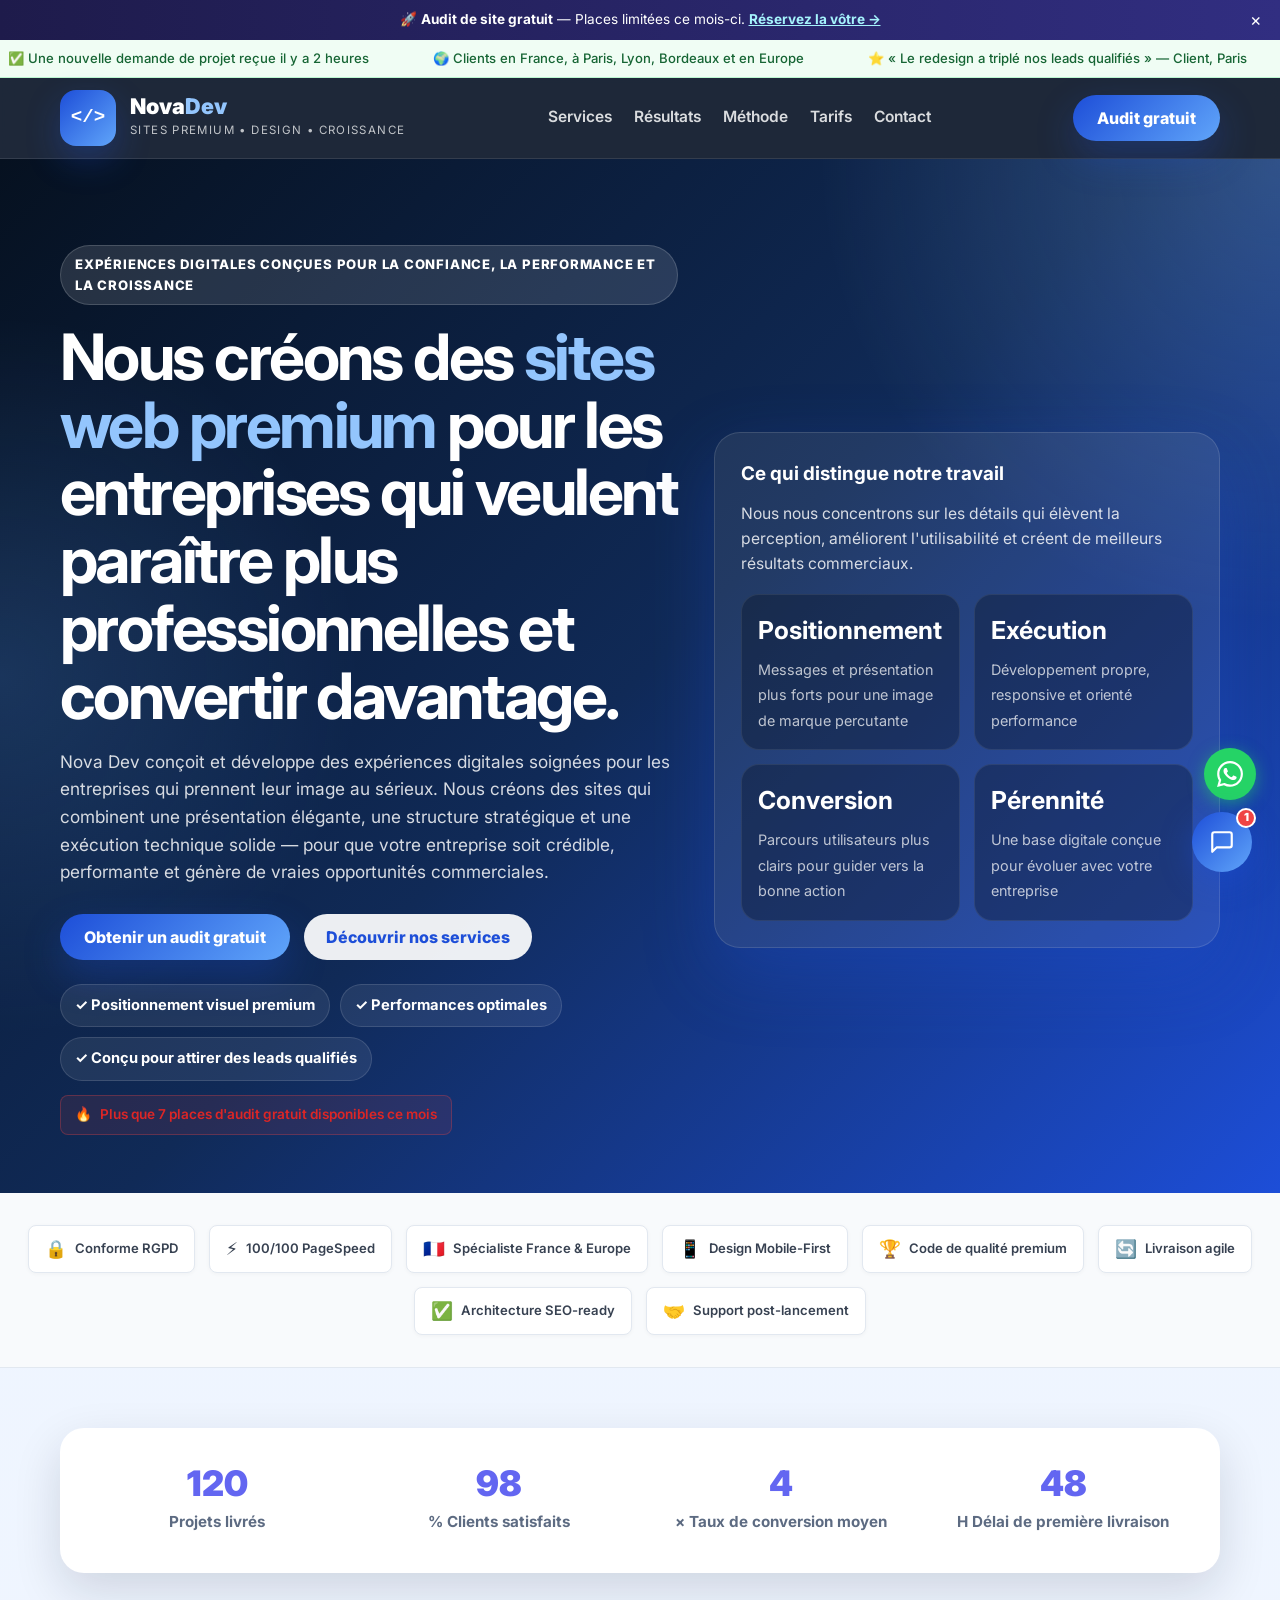
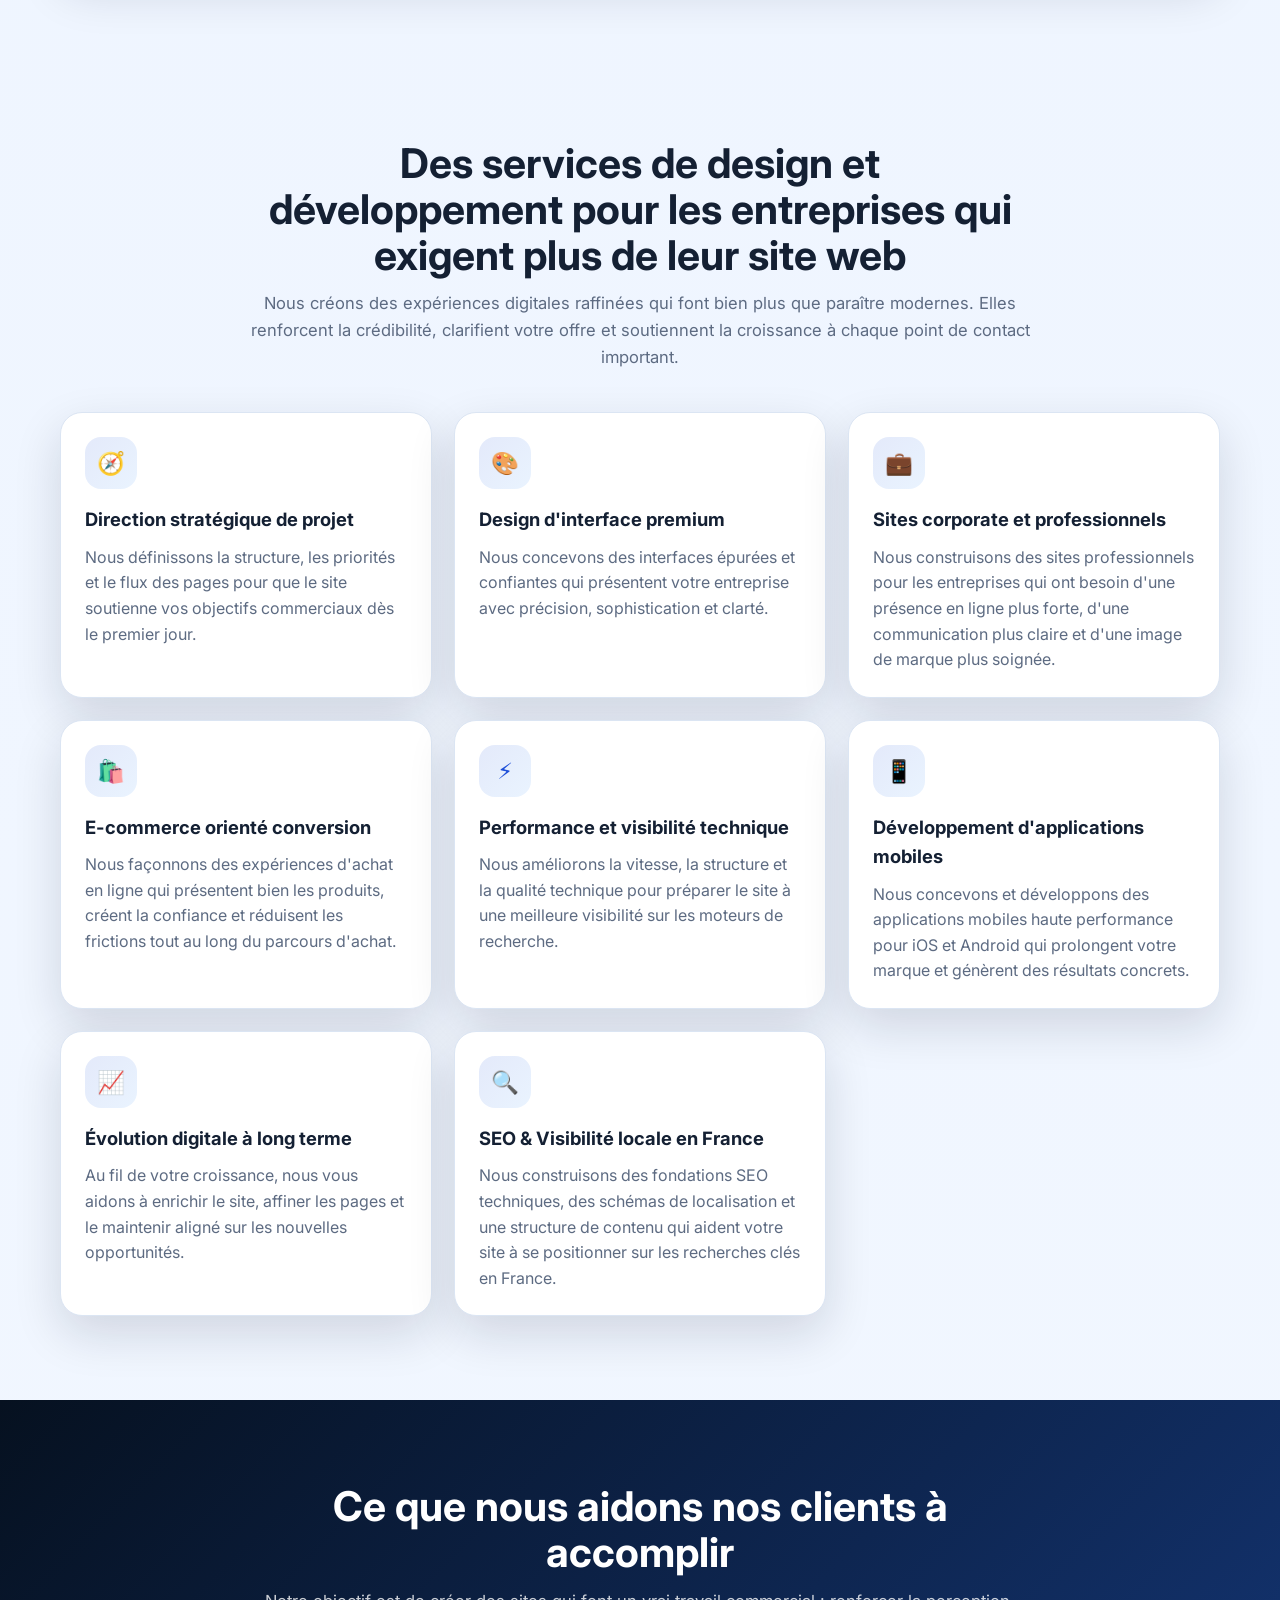
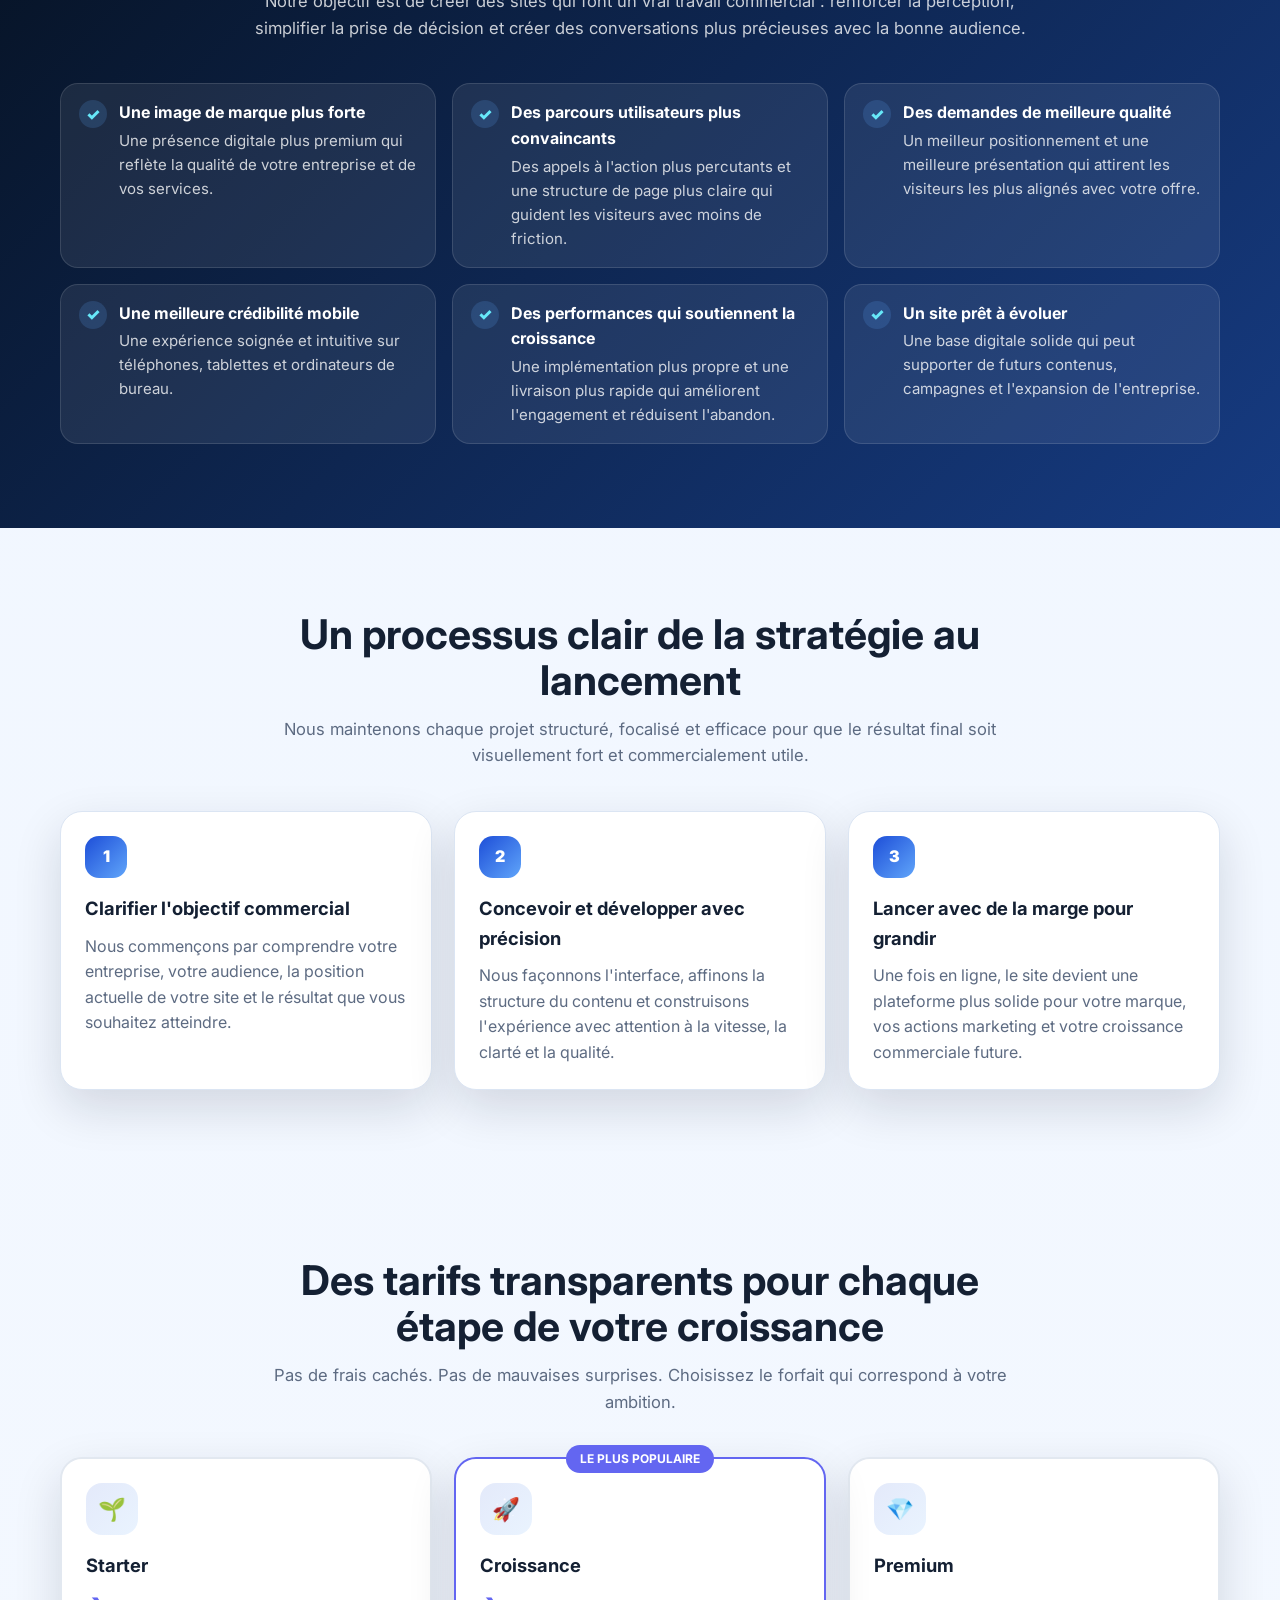
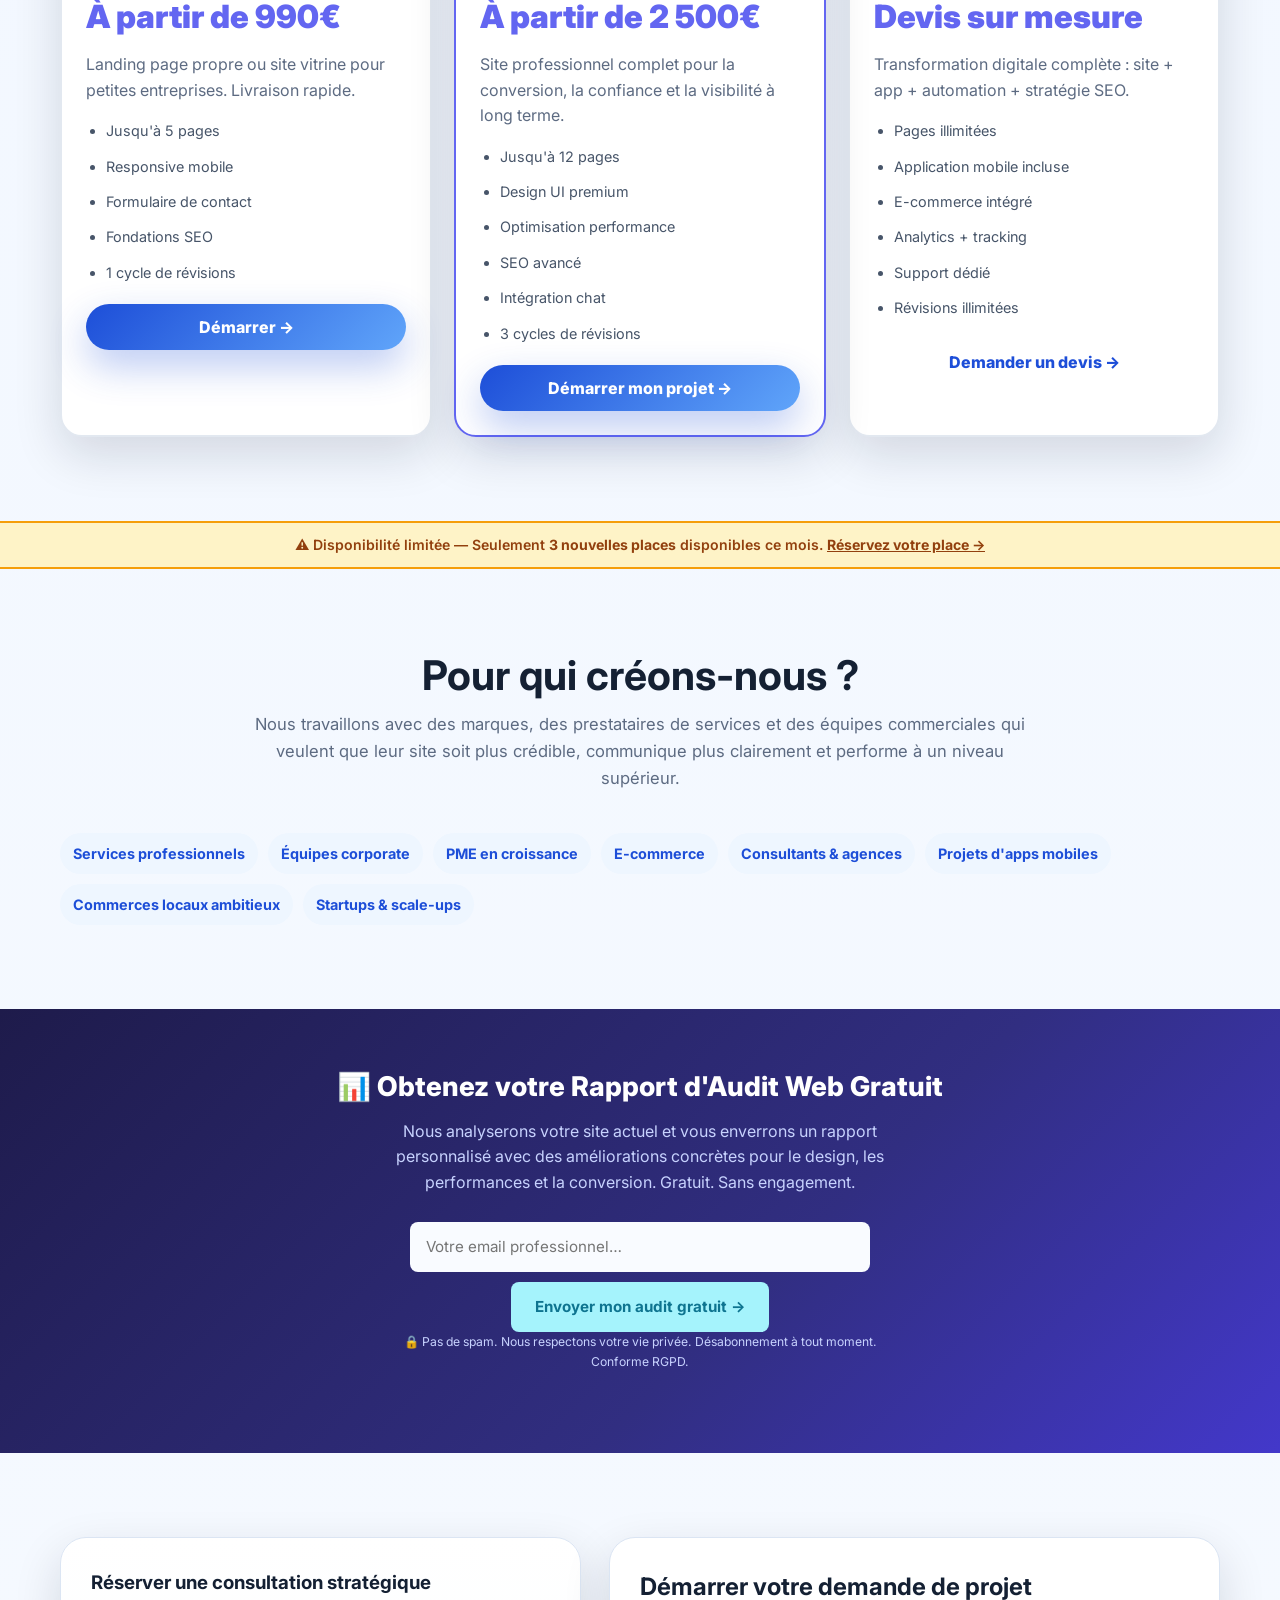
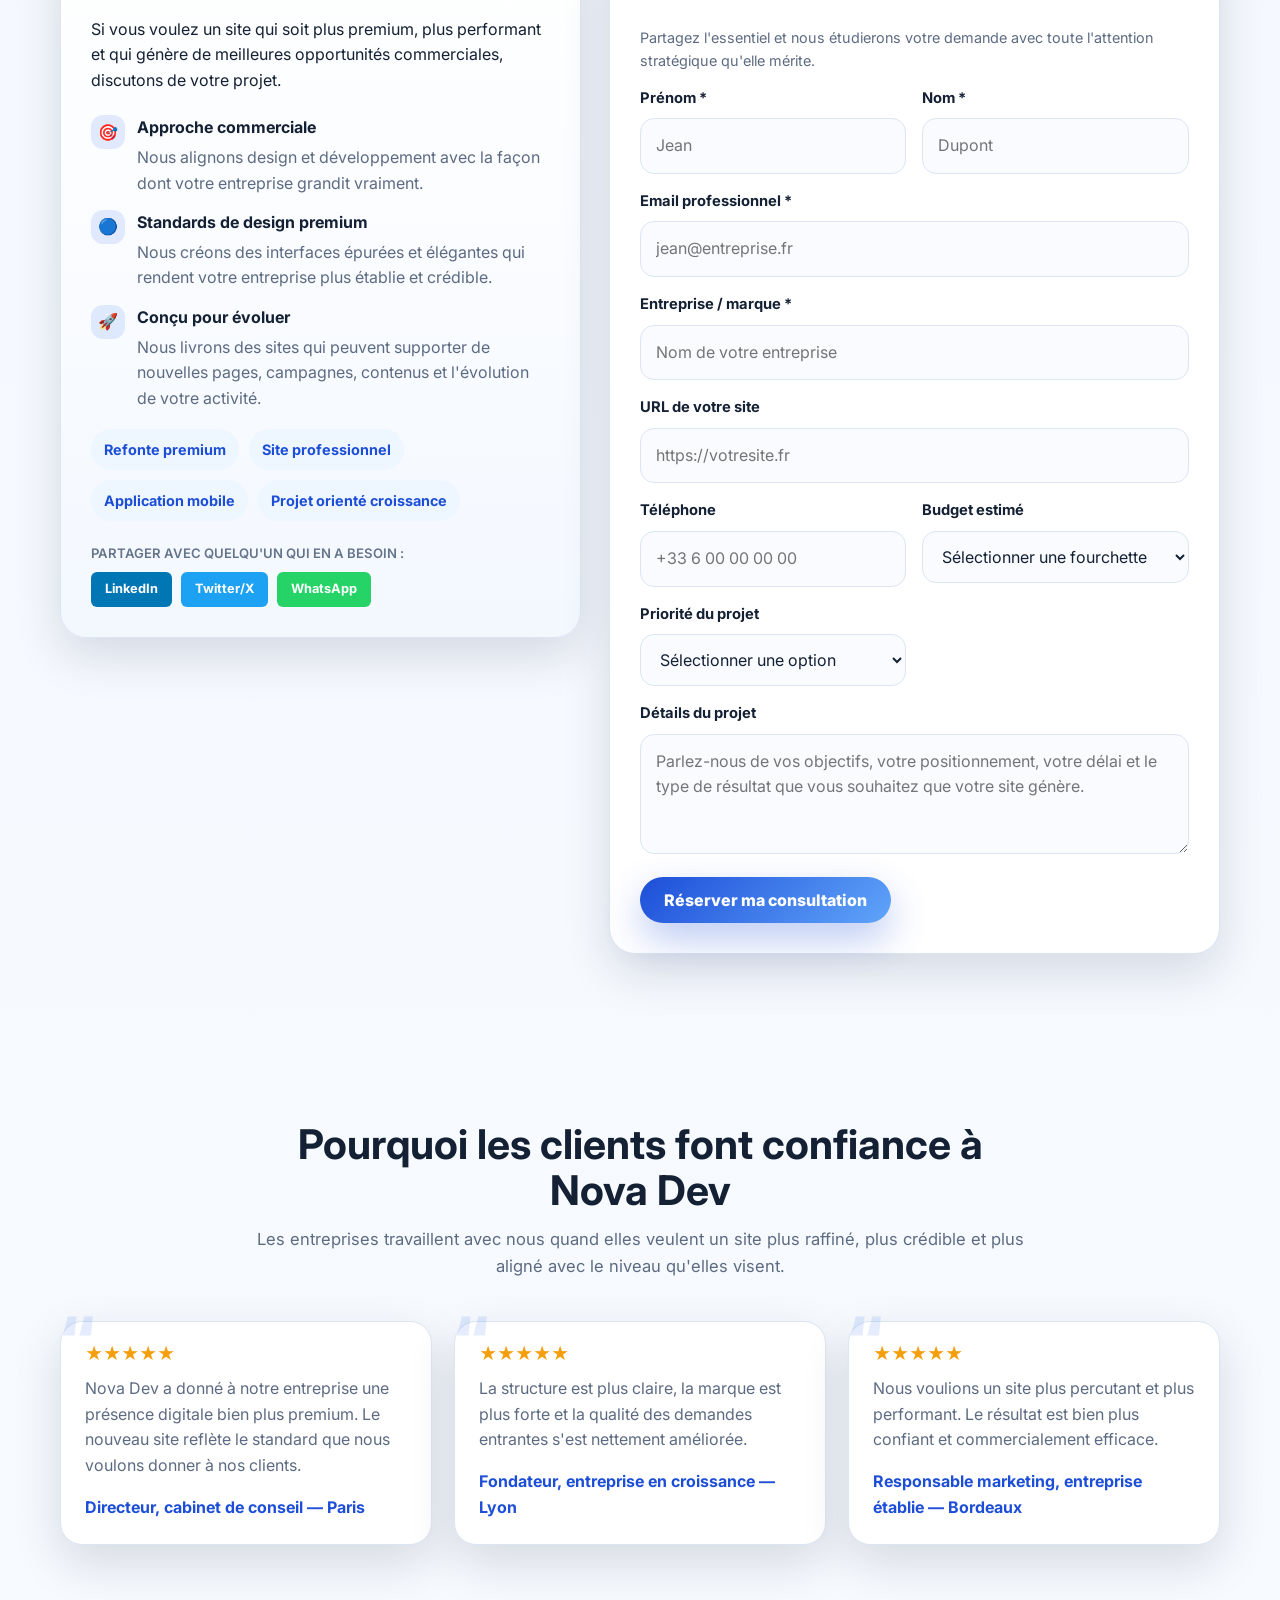
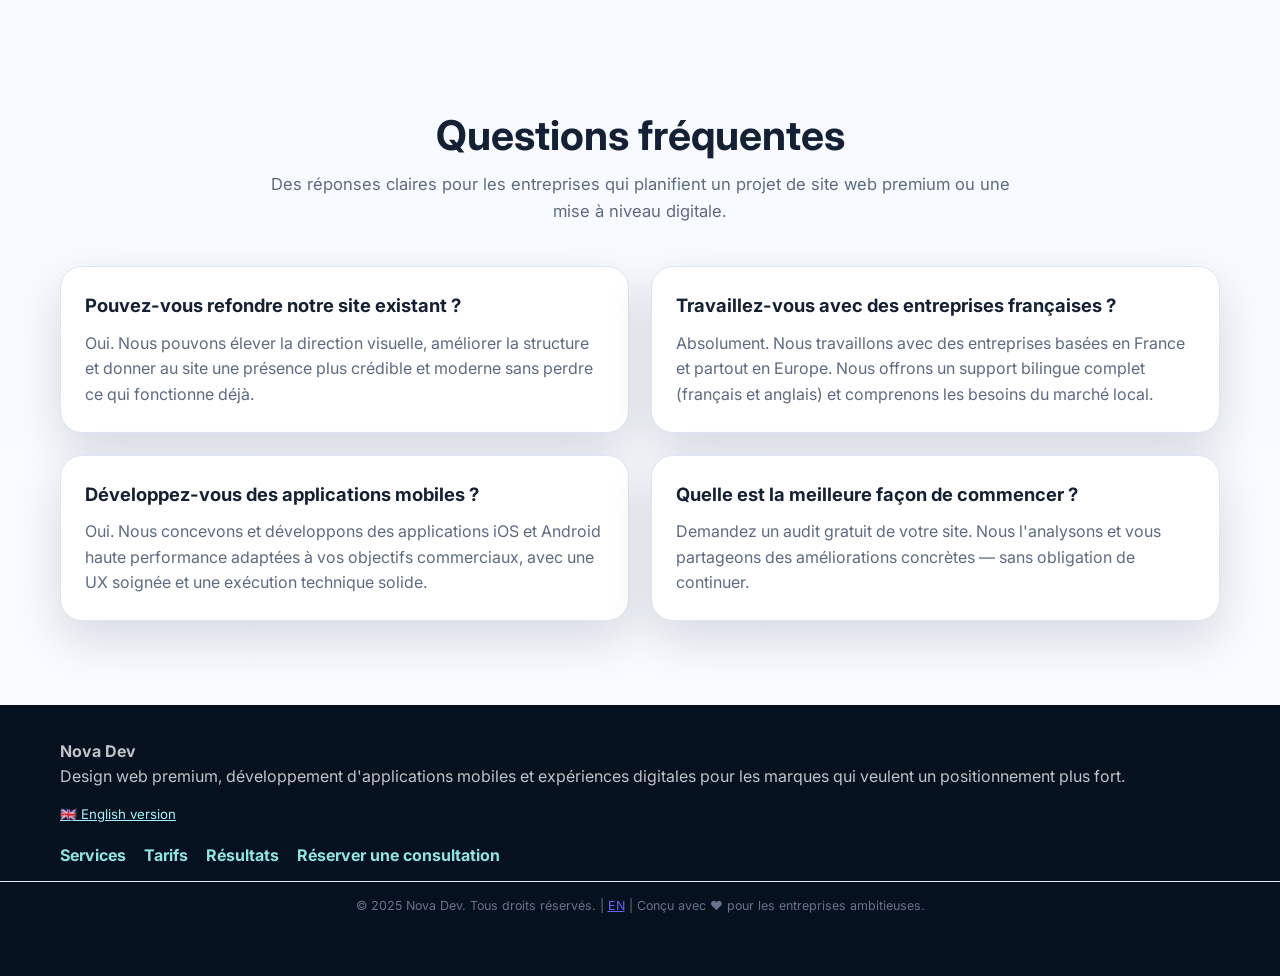
==== index.html @ 9b4efb51 "✨ Upgrade marketing automation : popup exit-intent, ticker preuve sociale, tarifs, badges de confian" ====
<!DOCTYPE html>
<html lang="fr">
<head>
  <meta charset="UTF-8" />
  <meta name="viewport" content="width=device-width, initial-scale=1.0" />
  <title>Agence premium de création de sites web | Nova Dev France</title>
  <meta name="description" content="Nova Dev crée des sites web premium pour les entreprises ambitieuses en France. Design haut de gamme, performances optimales et plus de demandes qualifiées." />
  <meta name="robots" content="index,follow" />
  <meta property="og:title" content="Agence premium de création de sites web | Nova Dev France" />
  <meta property="og:description" content="Design et développement web haut de gamme pour les entreprises qui veulent une présence digitale plus forte, plus performante et plus rentable." />
  <meta property="og:type" content="website" />
  <meta property="og:url" content="https://novadev-fr-audit.vercel.app/" />
  <meta property="og:image" content="https://novadev-fr-audit.vercel.app/assets/img/og-image.png" />
  <meta name="twitter:card" content="summary_large_image" />
  <meta name="twitter:title" content="Agence premium de création de sites web | Nova Dev France" />
  <meta name="twitter:description" content="Design et développement web haut de gamme pour entreprises ambitieuses en France." />
  <!-- Canonical -->
  <link rel="canonical" href="https://novadev-fr-audit.vercel.app/" />
  <!-- Hreflang -->
  <link rel="alternate" hreflang="fr" href="https://novadev-fr-audit.vercel.app/" />
  <link rel="alternate" hreflang="en" href="https://novadev-audit.vercel.app/" />
  <link rel="alternate" hreflang="x-default" href="https://novadev-audit.vercel.app/" />
  <!-- Fonts -->
  <link rel="preconnect" href="https://fonts.googleapis.com" />
  <link rel="preconnect" href="https://fonts.gstatic.com" crossorigin />
  <link href="https://fonts.googleapis.com/css2?family=Inter:wght@400;500;600;700;800;900&display=swap" rel="stylesheet" />
  <link rel="stylesheet" href="assets/css/style.css" />
  <!-- =====================================================
       STACK MARKETING AUTOMATION — ENTIÈREMENT GRATUIT
       =====================================================
       1. Umami Analytics  — RGPD, sans cookies, open-source
          Déployer GRATUITEMENT sur Vercel : https://github.com/umami-software/umami
       2. Brevo (ex Sendinblue) — Email + SMS automation (300 emails/jour GRATUIT)
          https://www.brevo.com — remplacer YOUR_BREVO_FORM_ID ci-dessous
       3. Tawk.to — Chat en direct gratuit + capture de leads
          Remplacer YOUR_TAWK_PROPERTY_ID ci-dessous
       4. Schema.org JSON-LD — Données structurées pour le SEO local
       5. Popup exit-intent — JS personnalisé, 100% gratuit
       6. Ticker preuve sociale — JS personnalisé, 100% gratuit
       7. Barre de progression + CTA — JS personnalisé, 100% gratuit
  ===================================================== -->
  <!-- Umami Analytics (conforme RGPD, sans cookies) -->
  <!-- <script async src="https://YOUR_UMAMI_DOMAIN.vercel.app/script.js" data-website-id="YOUR_UMAMI_WEBSITE_ID"></script> -->

  <!-- Schema.org — Données structurées pour SEO local France -->
  <script type="application/ld+json">
  {
    "@context": "https://schema.org",
    "@graph": [
      {
        "@type": "ProfessionalService",
        "@id": "https://novadev-fr-audit.vercel.app/#organization",
        "name": "Nova Dev",
        "description": "Agence premium de création de sites web et développement mobile pour entreprises ambitieuses en France.",
        "url": "https://novadev-fr-audit.vercel.app/",
        "sameAs": [
          "https://novadev-audit.vercel.app/",
          "https://github.com/massziri"
        ],
        "serviceType": ["Création de site web", "Design web", "Développement mobile", "E-commerce", "SEO"],
        "areaServed": ["France", "Paris", "Lyon", "Marseille", "Europe"],
        "priceRange": "€€€",
        "contactPoint": {
          "@type": "ContactPoint",
          "contactType": "sales",
          "availableLanguage": ["French", "English"]
        }
      },
      {
        "@type": "WebSite",
        "@id": "https://novadev-fr-audit.vercel.app/#website",
        "url": "https://novadev-fr-audit.vercel.app/",
        "name": "Nova Dev — Agence Web Premium France",
        "inLanguage": "fr"
      }
    ]
  }
  </script>
  <style>
    /* ── MARKETING AUTOMATION EXTRAS ─────────────────────── */
    #scroll-bar { position:fixed; top:0; left:0; width:0; height:3px; background:linear-gradient(90deg,#6366f1,#8b5cf6); z-index:9999; transition:width .1s; }
    #sticky-banner { display:flex; align-items:center; justify-content:center; gap:12px; background:linear-gradient(90deg,#1e1b4b,#312e81); color:#fff; font-size:.85rem; padding:9px 16px; position:relative; z-index:900; flex-wrap:wrap; }
    #sticky-banner a { color:#a5f3fc; font-weight:700; text-decoration:underline; white-space:nowrap; }
    #sticky-banner .close-banner { position:absolute; right:12px; background:none; border:none; color:#fff; cursor:pointer; font-size:1.1rem; line-height:1; }
    #social-proof { background:#f0fdf4; border-bottom:1px solid #bbf7d0; padding:8px 0; overflow:hidden; font-size:.82rem; color:#166534; font-weight:500; }
    .ticker-inner { display:flex; gap:48px; white-space:nowrap; animation:ticker 28s linear infinite; }
    .ticker-inner span { padding:0 8px; }
    @keyframes ticker { 0%{transform:translateX(0)} 100%{transform:translateX(-50%)} }
    #exit-overlay { display:none; position:fixed; inset:0; background:rgba(0,0,0,.65); z-index:10000; align-items:center; justify-content:center; }
    #exit-overlay.active { display:flex; }
    #exit-box { background:#fff; border-radius:16px; padding:40px 36px; max-width:460px; width:90%; text-align:center; position:relative; box-shadow:0 24px 60px rgba(0,0,0,.2); animation:fadeUp .35s ease; }
    @keyframes fadeUp { from{opacity:0;transform:translateY(30px)} to{opacity:1;transform:translateY(0)} }
    #exit-box h2 { font-size:1.5rem; font-weight:800; color:#1e1b4b; margin:0 0 10px; }
    #exit-box p { color:#475569; margin:0 0 22px; font-size:.95rem; }
    #exit-box .exit-btns { display:flex; gap:12px; justify-content:center; flex-wrap:wrap; }
    #exit-box .exit-btns a { display:inline-block; padding:12px 22px; border-radius:8px; font-weight:700; font-size:.9rem; text-decoration:none; cursor:pointer; }
    #exit-box .exit-yes { background:#6366f1; color:#fff; }
    #exit-box .exit-no { background:#f1f5f9; color:#475569; }
    #exit-close { position:absolute; top:14px; right:16px; background:none; border:none; font-size:1.4rem; cursor:pointer; color:#94a3b8; }
    #wa-float { position:fixed; bottom:100px; right:24px; z-index:8000; background:#25D366; color:#fff; border-radius:50%; width:52px; height:52px; display:flex; align-items:center; justify-content:center; box-shadow:0 4px 16px rgba(37,211,102,.5); text-decoration:none; animation:pulse 2s infinite; }
    @keyframes pulse { 0%,100%{box-shadow:0 4px 16px rgba(37,211,102,.5)} 50%{box-shadow:0 4px 28px rgba(37,211,102,.8)} }
    #wa-float svg { width:26px; height:26px; }
    .lead-strip { background:linear-gradient(135deg,#1e1b4b 0%,#312e81 60%,#4338ca 100%); color:#fff; padding:56px 20px; text-align:center; }
    .lead-strip h2 { font-size:1.7rem; font-weight:800; margin:0 0 10px; }
    .lead-strip p { color:#c7d2fe; margin:0 0 26px; max-width:520px; margin-left:auto; margin-right:auto; }
    .lead-form { display:flex; gap:10px; max-width:460px; margin:0 auto; flex-wrap:wrap; justify-content:center; }
    .lead-form input[type=email] { flex:1; min-width:200px; padding:13px 16px; border-radius:8px; border:none; font-size:.95rem; outline:none; }
    .lead-form button { padding:13px 24px; background:#a5f3fc; color:#0e7490; font-weight:700; border:none; border-radius:8px; cursor:pointer; font-size:.95rem; white-space:nowrap; }
    .lead-note { font-size:.76rem; color:#94a3b8; margin-top:10px; }
    .cta-timer { display:inline-flex; align-items:center; gap:8px; background:rgba(239,68,68,.1); border:1px solid rgba(239,68,68,.3); border-radius:8px; padding:8px 14px; font-size:.85rem; color:#dc2626; font-weight:600; margin-top:14px; }
    .stat strong { display:block; font-size:2.2rem; font-weight:900; color:#6366f1; }
    .trust-badges { display:flex; flex-wrap:wrap; gap:14px; justify-content:center; padding:32px 20px; background:#f8fafc; border-bottom:1px solid #e2e8f0; }
    .trust-badge { display:flex; align-items:center; gap:8px; background:#fff; border:1px solid #e2e8f0; border-radius:8px; padding:9px 16px; font-size:.82rem; font-weight:600; color:#374151; box-shadow:0 1px 4px rgba(0,0,0,.04); }
    .trust-badge span { font-size:1.1rem; }
    .urgency-bar { background:#fef3c7; border-top:2px solid #f59e0b; border-bottom:2px solid #f59e0b; padding:11px; text-align:center; font-size:.88rem; font-weight:600; color:#92400e; }
    #lead-popup { display:none; position:fixed; bottom:80px; left:20px; z-index:7000; background:#fff; border-radius:14px; padding:22px 24px; max-width:300px; box-shadow:0 8px 32px rgba(0,0,0,.18); border-top:4px solid #6366f1; }
    #lead-popup.active { display:block; animation:fadeUp .3s ease; }
    #lead-popup h4 { margin:0 0 8px; font-size:1rem; font-weight:800; color:#1e1b4b; }
    #lead-popup p { font-size:.82rem; color:#64748b; margin:0 0 12px; }
    #lead-popup input { width:100%; box-sizing:border-box; padding:9px 12px; border:1px solid #e2e8f0; border-radius:7px; font-size:.88rem; margin-bottom:9px; outline:none; }
    #lead-popup button.lp-btn { width:100%; padding:10px; background:#6366f1; color:#fff; border:none; border-radius:7px; font-weight:700; cursor:pointer; font-size:.9rem; }
    #lead-popup .lp-close { position:absolute; top:10px; right:13px; background:none; border:none; cursor:pointer; font-size:1.1rem; color:#94a3b8; }
  </style>
</head>
<body>

<div id="scroll-bar"></div>

<!-- Bannière d'annonce sticky -->
<div id="sticky-banner">
  <span>🚀 <strong>Audit de site gratuit</strong> — Places limitées ce mois-ci. <a href="#contact">Réservez la vôtre →</a></span>
  <button class="close-banner" aria-label="Fermer la bannière" onclick="this.parentElement.remove()">×</button>
</div>

<!-- Ticker preuve sociale -->
<div id="social-proof" aria-hidden="true">
  <div class="ticker-inner">
    <span>✅ Une nouvelle demande de projet reçue il y a 2 heures</span>
    <span>🌍 Clients en France, à Paris, Lyon, Bordeaux et en Europe</span>
    <span>⭐ « Le redesign a triplé nos leads qualifiés » — Client, Paris</span>
    <span>🚀 5 consultations de projets réservées cette semaine</span>
    <span>📈 « Notre site convertit maintenant 4× mieux » — Fondateur SaaS</span>
    <span>✅ Une nouvelle demande de projet reçue il y a 2 heures</span>
    <span>🌍 Clients en France, à Paris, Lyon, Bordeaux et en Europe</span>
    <span>⭐ « Le redesign a triplé nos leads qualifiés » — Client, Paris</span>
    <span>🚀 5 consultations de projets réservées cette semaine</span>
    <span>📈 « Notre site convertit maintenant 4× mieux » — Fondateur SaaS</span>
  </div>
</div>

<header class="site-header">
  <div class="container site-nav">
    <a class="brand" href="#top" aria-label="Accueil Nova Dev">
      <div class="brand-mark"><span>&lt;/&gt;</span></div>
      <div class="brand-copy">
        <span class="brand-title">Nova<em>Dev</em></span>
        <span class="brand-tag">Sites premium • Design • Croissance</span>
      </div>
    </a>
    <nav class="nav-links" aria-label="Navigation principale">
      <a href="#services">Services</a>
      <a href="#results">Résultats</a>
      <a href="#process">Méthode</a>
      <a href="#pricing">Tarifs</a>
      <a href="#contact">Contact</a>
    </nav>
    <div class="nav-actions">
      <a class="btn btn-primary" href="#contact">Audit gratuit</a>
      <button class="menu-toggle" type="button" aria-label="Ouvrir le menu" aria-expanded="false" data-menu-toggle>
        <svg viewBox="0 0 24 24" fill="none" stroke="currentColor" stroke-width="2.2" stroke-linecap="round"><path d="M4 7h16M4 12h16M4 17h16"/></svg>
      </button>
    </div>
  </div>
</header>

<main id="top">
  <!-- HERO -->
  <section class="hero">
    <div class="container hero-grid">
      <div>
        <div class="eyebrow">Expériences digitales conçues pour la confiance, la performance et la croissance</div>
        <h1>Nous créons des <span>sites web premium</span> pour les entreprises qui veulent paraître plus professionnelles et convertir davantage.</h1>
        <p>Nova Dev conçoit et développe des expériences digitales soignées pour les entreprises qui prennent leur image au sérieux. Nous créons des sites qui combinent une présentation élégante, une structure stratégique et une exécution technique solide — pour que votre entreprise soit crédible, performante et génère de vraies opportunités commerciales.</p>
        <div class="hero-actions">
          <a class="btn btn-primary" href="#contact">Obtenir un audit gratuit</a>
          <a class="btn btn-secondary" href="#services">Découvrir nos services</a>
        </div>
        <div class="hero-points">
          <span>✓ Positionnement visuel premium</span>
          <span>✓ Performances optimales</span>
          <span>✓ Conçu pour attirer des leads qualifiés</span>
        </div>
        <div class="cta-timer">🔥 <span>Plus que <span id="countdown">7</span> places d'audit gratuit disponibles ce mois</span></div>
      </div>
      <aside class="hero-card" aria-label="Aperçu des services">
        <h2>Ce qui distingue notre travail</h2>
        <p>Nous nous concentrons sur les détails qui élèvent la perception, améliorent l'utilisabilité et créent de meilleurs résultats commerciaux.</p>
        <div class="mini-grid">
          <div class="mini-card"><strong>Positionnement</strong><span>Messages et présentation plus forts pour une image de marque percutante</span></div>
          <div class="mini-card"><strong>Exécution</strong><span>Développement propre, responsive et orienté performance</span></div>
          <div class="mini-card"><strong>Conversion</strong><span>Parcours utilisateurs plus clairs pour guider vers la bonne action</span></div>
          <div class="mini-card"><strong>Pérennité</strong><span>Une base digitale conçue pour évoluer avec votre entreprise</span></div>
        </div>
      </aside>
    </div>
  </section>

  <!-- BADGES DE CONFIANCE -->
  <div class="trust-badges">
    <div class="trust-badge"><span>🔒</span> Conforme RGPD</div>
    <div class="trust-badge"><span>⚡</span> 100/100 PageSpeed</div>
    <div class="trust-badge"><span>🇫🇷</span> Spécialiste France & Europe</div>
    <div class="trust-badge"><span>📱</span> Design Mobile-First</div>
    <div class="trust-badge"><span>🏆</span> Code de qualité premium</div>
    <div class="trust-badge"><span>🔄</span> Livraison agile</div>
    <div class="trust-badge"><span>✅</span> Architecture SEO-ready</div>
    <div class="trust-badge"><span>🤝</span> Support post-lancement</div>
  </div>

  <!-- STATISTIQUES -->
  <section class="stats">
    <div class="container stats-grid">
      <div class="stat"><strong data-count="120">0</strong><span>Projets livrés</span></div>
      <div class="stat"><strong data-count="98">0</strong><span>% Clients satisfaits</span></div>
      <div class="stat"><strong data-count="4">0</strong><span>× Taux de conversion moyen</span></div>
      <div class="stat"><strong data-count="48">0</strong><span>H Délai de première livraison</span></div>
    </div>
  </section>

  <!-- SERVICES -->
  <section id="services">
    <div class="container">
      <div class="section-head">
        <h2>Des services de design et développement pour les entreprises qui exigent plus de leur site web</h2>
        <p>Nous créons des expériences digitales raffinées qui font bien plus que paraître modernes. Elles renforcent la crédibilité, clarifient votre offre et soutiennent la croissance à chaque point de contact important.</p>
      </div>
      <div class="cards-3">
        <article class="card">
          <div class="icon">🧭</div>
          <h3>Direction stratégique de projet</h3>
          <p>Nous définissons la structure, les priorités et le flux des pages pour que le site soutienne vos objectifs commerciaux dès le premier jour.</p>
        </article>
        <article class="card">
          <div class="icon">🎨</div>
          <h3>Design d'interface premium</h3>
          <p>Nous concevons des interfaces épurées et confiantes qui présentent votre entreprise avec précision, sophistication et clarté.</p>
        </article>
        <article class="card">
          <div class="icon">💼</div>
          <h3>Sites corporate et professionnels</h3>
          <p>Nous construisons des sites professionnels pour les entreprises qui ont besoin d'une présence en ligne plus forte, d'une communication plus claire et d'une image de marque plus soignée.</p>
        </article>
        <article class="card">
          <div class="icon">🛍️</div>
          <h3>E-commerce orienté conversion</h3>
          <p>Nous façonnons des expériences d'achat en ligne qui présentent bien les produits, créent la confiance et réduisent les frictions tout au long du parcours d'achat.</p>
        </article>
        <article class="card">
          <div class="icon">⚡</div>
          <h3>Performance et visibilité technique</h3>
          <p>Nous améliorons la vitesse, la structure et la qualité technique pour préparer le site à une meilleure visibilité sur les moteurs de recherche.</p>
        </article>
        <article class="card">
          <div class="icon">📱</div>
          <h3>Développement d'applications mobiles</h3>
          <p>Nous concevons et développons des applications mobiles haute performance pour iOS et Android qui prolongent votre marque et génèrent des résultats concrets.</p>
        </article>
        <article class="card">
          <div class="icon">📈</div>
          <h3>Évolution digitale à long terme</h3>
          <p>Au fil de votre croissance, nous vous aidons à enrichir le site, affiner les pages et le maintenir aligné sur les nouvelles opportunités.</p>
        </article>
        <article class="card">
          <div class="icon">🔍</div>
          <h3>SEO & Visibilité locale en France</h3>
          <p>Nous construisons des fondations SEO techniques, des schémas de localisation et une structure de contenu qui aident votre site à se positionner sur les recherches clés en France.</p>
        </article>
      </div>
    </div>
  </section>

  <!-- RÉSULTATS -->
  <section class="dark-band" id="results">
    <div class="container">
      <div class="section-head">
        <h2>Ce que nous aidons nos clients à accomplir</h2>
        <p>Notre objectif est de créer des sites qui font un vrai travail commercial : renforcer la perception, simplifier la prise de décision et créer des conversations plus précieuses avec la bonne audience.</p>
      </div>
      <div class="check-grid">
        <div class="check-item"><span>✓</span><div><strong>Une image de marque plus forte</strong><p>Une présence digitale plus premium qui reflète la qualité de votre entreprise et de vos services.</p></div></div>
        <div class="check-item"><span>✓</span><div><strong>Des parcours utilisateurs plus convaincants</strong><p>Des appels à l'action plus percutants et une structure de page plus claire qui guident les visiteurs avec moins de friction.</p></div></div>
        <div class="check-item"><span>✓</span><div><strong>Des demandes de meilleure qualité</strong><p>Un meilleur positionnement et une meilleure présentation qui attirent les visiteurs les plus alignés avec votre offre.</p></div></div>
        <div class="check-item"><span>✓</span><div><strong>Une meilleure crédibilité mobile</strong><p>Une expérience soignée et intuitive sur téléphones, tablettes et ordinateurs de bureau.</p></div></div>
        <div class="check-item"><span>✓</span><div><strong>Des performances qui soutiennent la croissance</strong><p>Une implémentation plus propre et une livraison plus rapide qui améliorent l'engagement et réduisent l'abandon.</p></div></div>
        <div class="check-item"><span>✓</span><div><strong>Un site prêt à évoluer</strong><p>Une base digitale solide qui peut supporter de futurs contenus, campagnes et l'expansion de l'entreprise.</p></div></div>
      </div>
    </div>
  </section>

  <!-- MÉTHODE -->
  <section id="process">
    <div class="container">
      <div class="section-head">
        <h2>Un processus clair de la stratégie au lancement</h2>
        <p>Nous maintenons chaque projet structuré, focalisé et efficace pour que le résultat final soit visuellement fort et commercialement utile.</p>
      </div>
      <div class="steps">
        <article class="card">
          <div class="step-number">1</div>
          <h3>Clarifier l'objectif commercial</h3>
          <p>Nous commençons par comprendre votre entreprise, votre audience, la position actuelle de votre site et le résultat que vous souhaitez atteindre.</p>
        </article>
        <article class="card">
          <div class="step-number">2</div>
          <h3>Concevoir et développer avec précision</h3>
          <p>Nous façonnons l'interface, affinons la structure du contenu et construisons l'expérience avec attention à la vitesse, la clarté et la qualité.</p>
        </article>
        <article class="card">
          <div class="step-number">3</div>
          <h3>Lancer avec de la marge pour grandir</h3>
          <p>Une fois en ligne, le site devient une plateforme plus solide pour votre marque, vos actions marketing et votre croissance commerciale future.</p>
        </article>
      </div>
    </div>
  </section>

  <!-- TARIFS -->
  <section id="pricing">
    <div class="container">
      <div class="section-head">
        <h2>Des tarifs transparents pour chaque étape de votre croissance</h2>
        <p>Pas de frais cachés. Pas de mauvaises surprises. Choisissez le forfait qui correspond à votre ambition.</p>
      </div>
      <div class="cards-3">
        <article class="card" style="border:2px solid #e2e8f0;">
          <div class="icon">🌱</div>
          <h3>Starter</h3>
          <p style="font-size:2rem;font-weight:900;color:#6366f1;margin:10px 0;">À partir de 990€</p>
          <p>Landing page propre ou site vitrine pour petites entreprises. Livraison rapide.</p>
          <ul style="text-align:left;margin:14px 0 18px;padding-left:20px;font-size:.9rem;color:#475569;line-height:1.9;">
            <li>Jusqu'à 5 pages</li>
            <li>Responsive mobile</li>
            <li>Formulaire de contact</li>
            <li>Fondations SEO</li>
            <li>1 cycle de révisions</li>
          </ul>
          <a class="btn btn-primary" href="#contact" style="display:block;text-align:center;">Démarrer →</a>
        </article>
        <article class="card" style="border:2px solid #6366f1;position:relative;">
          <div style="position:absolute;top:-14px;left:50%;transform:translateX(-50%);background:#6366f1;color:#fff;font-size:.75rem;font-weight:700;padding:4px 14px;border-radius:20px;">LE PLUS POPULAIRE</div>
          <div class="icon">🚀</div>
          <h3>Croissance</h3>
          <p style="font-size:2rem;font-weight:900;color:#6366f1;margin:10px 0;">À partir de 2 500€</p>
          <p>Site professionnel complet pour la conversion, la confiance et la visibilité à long terme.</p>
          <ul style="text-align:left;margin:14px 0 18px;padding-left:20px;font-size:.9rem;color:#475569;line-height:1.9;">
            <li>Jusqu'à 12 pages</li>
            <li>Design UI premium</li>
            <li>Optimisation performance</li>
            <li>SEO avancé</li>
            <li>Intégration chat</li>
            <li>3 cycles de révisions</li>
          </ul>
          <a class="btn btn-primary" href="#contact" style="display:block;text-align:center;">Démarrer mon projet →</a>
        </article>
        <article class="card" style="border:2px solid #e2e8f0;">
          <div class="icon">💎</div>
          <h3>Premium</h3>
          <p style="font-size:2rem;font-weight:900;color:#6366f1;margin:10px 0;">Devis sur mesure</p>
          <p>Transformation digitale complète : site + app + automation + stratégie SEO.</p>
          <ul style="text-align:left;margin:14px 0 18px;padding-left:20px;font-size:.9rem;color:#475569;line-height:1.9;">
            <li>Pages illimitées</li>
            <li>Application mobile incluse</li>
            <li>E-commerce intégré</li>
            <li>Analytics + tracking</li>
            <li>Support dédié</li>
            <li>Révisions illimitées</li>
          </ul>
          <a class="btn btn-secondary" href="#contact" style="display:block;text-align:center;">Demander un devis →</a>
        </article>
      </div>
    </div>
  </section>

  <!-- BARRE D'URGENCE -->
  <div class="urgency-bar">
    ⚠️ Disponibilité limitée — Seulement <strong>3 nouvelles places</strong> disponibles ce mois. <a href="#contact" style="color:#92400e;font-weight:700;">Réservez votre place →</a>
  </div>

  <!-- POUR QUI -->
  <section>
    <div class="container">
      <div class="section-head">
        <h2>Pour qui créons-nous ?</h2>
        <p>Nous travaillons avec des marques, des prestataires de services et des équipes commerciales qui veulent que leur site soit plus crédible, communique plus clairement et performe à un niveau supérieur.</p>
      </div>
      <div class="badge-row" aria-label="Types d'entreprises">
        <span>Services professionnels</span>
        <span>Équipes corporate</span>
        <span>PME en croissance</span>
        <span>E-commerce</span>
        <span>Consultants &amp; agences</span>
        <span>Projets d'apps mobiles</span>
        <span>Commerces locaux ambitieux</span>
        <span>Startups &amp; scale-ups</span>
      </div>
    </div>
  </section>

  <!-- LEAD MAGNET -->
  <div class="lead-strip">
    <h2>📊 Obtenez votre Rapport d'Audit Web Gratuit</h2>
    <p>Nous analyserons votre site actuel et vous enverrons un rapport personnalisé avec des améliorations concrètes pour le design, les performances et la conversion. Gratuit. Sans engagement.</p>
    <div id="brevo-form-container">
      <form class="lead-form" id="auditLeadForm" onsubmit="submitLeadForm(event)">
        <input type="email" id="leadEmail" placeholder="Votre email professionnel…" required autocomplete="email" />
        <button type="submit">Envoyer mon audit gratuit →</button>
      </form>
      <p class="lead-note">🔒 Pas de spam. Nous respectons votre vie privée. Désabonnement à tout moment. Conforme RGPD.</p>
    </div>
    <div id="leadSuccess" style="display:none;color:#a5f3fc;font-weight:700;font-size:1.05rem;margin-top:16px;">✅ Demande reçue ! Nous vous enverrons votre audit dans les 24 heures.</div>
  </div>

  <!-- CONTACT -->
  <section id="contact">
    <div class="container form-shell">
      <aside class="info-panel">
        <h3>Réserver une consultation stratégique</h3>
        <p>Si vous voulez un site qui soit plus premium, plus performant et qui génère de meilleures opportunités commerciales, discutons de votre projet.</p>
        <div class="info-list">
          <div class="item"><div class="info-dot">🎯</div><div><strong>Approche commerciale</strong>Nous alignons design et développement avec la façon dont votre entreprise grandit vraiment.</div></div>
          <div class="item"><div class="info-dot">🔵</div><div><strong>Standards de design premium</strong>Nous créons des interfaces épurées et élégantes qui rendent votre entreprise plus établie et crédible.</div></div>
          <div class="item"><div class="info-dot">🚀</div><div><strong>Conçu pour évoluer</strong>Nous livrons des sites qui peuvent supporter de nouvelles pages, campagnes, contenus et l'évolution de votre activité.</div></div>
        </div>
        <div class="badge-row">
          <span>Refonte premium</span>
          <span>Site professionnel</span>
          <span>Application mobile</span>
          <span>Projet orienté croissance</span>
        </div>
        <!-- Partage social -->
        <div style="margin-top:22px;">
          <p style="font-size:.82rem;color:#64748b;margin-bottom:8px;font-weight:600;">PARTAGER AVEC QUELQU'UN QUI EN A BESOIN :</p>
          <div style="display:flex;gap:9px;flex-wrap:wrap;">
            <a href="https://www.linkedin.com/shareArticle?mini=true&url=https://novadev-fr-audit.vercel.app&title=Agence+Web+Premium+France" target="_blank" rel="noopener" style="background:#0077b5;color:#fff;padding:7px 14px;border-radius:6px;font-size:.8rem;font-weight:700;text-decoration:none;">LinkedIn</a>
            <a href="https://twitter.com/intent/tweet?url=https://novadev-fr-audit.vercel.app&text=NovaDev+—+agence+web+premium+en+France" target="_blank" rel="noopener" style="background:#1DA1F2;color:#fff;padding:7px 14px;border-radius:6px;font-size:.8rem;font-weight:700;text-decoration:none;">Twitter/X</a>
            <a href="https://api.whatsapp.com/send?text=Découvrez+NovaDev+—+agence+web+premium+https://novadev-fr-audit.vercel.app" target="_blank" rel="noopener" style="background:#25D366;color:#fff;padding:7px 14px;border-radius:6px;font-size:.8rem;font-weight:700;text-decoration:none;">WhatsApp</a>
          </div>
        </div>
      </aside>

      <div class="form-panel">
        <h2>Démarrer votre demande de projet</h2>
        <p class="form-note">Partagez l'essentiel et nous étudierons votre demande avec toute l'attention stratégique qu'elle mérite.</p>
        <form id="contactForm" novalidate>
          <input type="hidden" name="_subject" value="Nova Dev — Demande de projet (FR)" />
          <input type="hidden" name="_captcha" value="false" />
          <input type="hidden" name="_template" value="table" />
          <div class="form-grid">
            <div class="field">
              <label for="fname">Prénom *</label>
              <input id="fname" name="fname" type="text" placeholder="Jean" required />
            </div>
            <div class="field">
              <label for="lname">Nom *</label>
              <input id="lname" name="lname" type="text" placeholder="Dupont" required />
            </div>
            <div class="field field-full">
              <label for="email">Email professionnel *</label>
              <input id="email" name="email" type="email" placeholder="jean@entreprise.fr" required />
            </div>
            <div class="field field-full">
              <label for="company">Entreprise / marque *</label>
              <input id="company" name="company" type="text" placeholder="Nom de votre entreprise" required />
            </div>
            <div class="field field-full">
              <label for="website">URL de votre site</label>
              <input id="website" name="website" type="url" placeholder="https://votresite.fr" />
            </div>
            <div class="field">
              <label for="phone">Téléphone</label>
              <input id="phone" name="phone" type="tel" placeholder="+33 6 00 00 00 00" />
            </div>
            <div class="field">
              <label for="budget">Budget estimé</label>
              <select id="budget" name="budget">
                <option value="">Sélectionner une fourchette</option>
                <option>Moins de 1 000€</option>
                <option>1 000€ – 2 500€</option>
                <option>2 500€ – 5 000€</option>
                <option>5 000€ – 10 000€</option>
                <option>10 000€+</option>
              </select>
            </div>
            <div class="field">
              <label for="service">Priorité du projet</label>
              <select id="service" name="service">
                <option value="">Sélectionner une option</option>
                <option>Création de site professionnel</option>
                <option>Refonte de site existant</option>
                <option>Développement d'application mobile</option>
                <option>Projet landing page</option>
                <option>Projet e-commerce</option>
                <option>Support amélioration continue</option>
                <option>Besoin de conseils stratégiques</option>
              </select>
            </div>
            <div class="field field-full">
              <label for="message">Détails du projet</label>
              <textarea id="message" name="message" placeholder="Parlez-nous de vos objectifs, votre positionnement, votre délai et le type de résultat que vous souhaitez que votre site génère."></textarea>
            </div>
            <div class="field field-full">
              <button class="btn btn-primary" type="submit">Réserver ma consultation</button>
            </div>
          </div>
        </form>
        <div class="alert success" id="formSuccess">Votre demande a bien été envoyée. Nous vous répondons sous 24h.</div>
        <div class="alert error" id="formError">Le formulaire n'a pas pu être soumis. Veuillez réessayer.</div>
      </div>
    </div>
  </section>

  <!-- TÉMOIGNAGES -->
  <section>
    <div class="container">
      <div class="section-head">
        <h2>Pourquoi les clients font confiance à Nova Dev</h2>
        <p>Les entreprises travaillent avec nous quand elles veulent un site plus raffiné, plus crédible et plus aligné avec le niveau qu'elles visent.</p>
      </div>
      <div class="testimonials">
        <article class="card quote">
          <div style="color:#f59e0b;font-size:1.1rem;margin-bottom:8px;">★★★★★</div>
          <p>Nova Dev a donné à notre entreprise une présence digitale bien plus premium. Le nouveau site reflète le standard que nous voulons donner à nos clients.</p>
          <strong>Directeur, cabinet de conseil — Paris</strong>
        </article>
        <article class="card quote">
          <div style="color:#f59e0b;font-size:1.1rem;margin-bottom:8px;">★★★★★</div>
          <p>La structure est plus claire, la marque est plus forte et la qualité des demandes entrantes s'est nettement améliorée.</p>
          <strong>Fondateur, entreprise en croissance — Lyon</strong>
        </article>
        <article class="card quote">
          <div style="color:#f59e0b;font-size:1.1rem;margin-bottom:8px;">★★★★★</div>
          <p>Nous voulions un site plus percutant et plus performant. Le résultat est bien plus confiant et commercialement efficace.</p>
          <strong>Responsable marketing, entreprise établie — Bordeaux</strong>
        </article>
      </div>
    </div>
  </section>

  <!-- FAQ -->
  <section id="faq">
    <div class="container">
      <div class="section-head">
        <h2>Questions fréquentes</h2>
        <p>Des réponses claires pour les entreprises qui planifient un projet de site web premium ou une mise à niveau digitale.</p>
      </div>
      <div class="faq-grid">
        <article class="card"><h3>Pouvez-vous refondre notre site existant ?</h3><p>Oui. Nous pouvons élever la direction visuelle, améliorer la structure et donner au site une présence plus crédible et moderne sans perdre ce qui fonctionne déjà.</p></article>
        <article class="card"><h3>Travaillez-vous avec des entreprises françaises ?</h3><p>Absolument. Nous travaillons avec des entreprises basées en France et partout en Europe. Nous offrons un support bilingue complet (français et anglais) et comprenons les besoins du marché local.</p></article>
        <article class="card"><h3>Développez-vous des applications mobiles ?</h3><p>Oui. Nous concevons et développons des applications iOS et Android haute performance adaptées à vos objectifs commerciaux, avec une UX soignée et une exécution technique solide.</p></article>
        <article class="card"><h3>Quelle est la meilleure façon de commencer ?</h3><p>Demandez un audit gratuit de votre site. Nous l'analysons et vous partageons des améliorations concrètes — sans obligation de continuer.</p></article>
      </div>
    </div>
  </section>
</main>

<footer class="site-footer">
  <div class="container footer-grid">
    <div>
      <strong>Nova Dev</strong><br />
      Design web premium, développement d'applications mobiles et expériences digitales pour les marques qui veulent un positionnement plus fort.
      <div style="margin-top:14px;display:flex;gap:12px;flex-wrap:wrap;">
        <a href="https://novadev-audit.vercel.app" style="color:#a5f3fc;font-size:.83rem;text-decoration:underline;">🇬🇧 English version</a>
      </div>
    </div>
    <div class="footer-links">
      <a href="#services">Services</a>
      <a href="#pricing">Tarifs</a>
      <a href="#results">Résultats</a>
      <a href="#contact">Réserver une consultation</a>
    </div>
  </div>
  <div style="text-align:center;padding:14px;font-size:.78rem;color:#64748b;border-top:1px solid #e2e8f0;margin-top:12px;">
    © 2025 Nova Dev. Tous droits réservés. |
    <a href="https://novadev-audit.vercel.app" style="color:#6366f1;">EN</a> |
    Conçu avec ♥ pour les entreprises ambitieuses.
  </div>
</footer>

<!-- POPUP EXIT INTENT -->
<div id="exit-overlay" role="dialog" aria-modal="true" aria-label="Offre spéciale">
  <div id="exit-box">
    <button id="exit-close" aria-label="Fermer">×</button>
    <div style="font-size:2.5rem;margin-bottom:8px;">🎁</div>
    <h2>Attendez ! Avant de partir…</h2>
    <p>Obtenez un <strong>audit personnalisé gratuit de votre site</strong> — nous analysons votre site et vous envoyons un rapport avec des améliorations spécifiques pour le design, la vitesse et la conversion.</p>
    <div class="exit-btns">
      <a href="#contact" class="exit-yes" onclick="document.getElementById('exit-overlay').classList.remove('active')">Oui, je veux mon audit gratuit</a>
      <span class="exit-no" onclick="document.getElementById('exit-overlay').classList.remove('active')" role="button" tabindex="0">Non merci</span>
    </div>
  </div>
</div>

<!-- BOUTON WHATSAPP FLOTTANT -->
<a id="wa-float" href="https://api.whatsapp.com/send?phone=&text=Bonjour%20Nova%20Dev%2C%20je%20souhaite%20discuter%20d%27un%20projet%20web." target="_blank" rel="noopener" aria-label="Discuter sur WhatsApp">
  <svg viewBox="0 0 24 24" fill="currentColor" aria-hidden="true"><path d="M17.472 14.382c-.297-.149-1.758-.867-2.03-.967-.273-.099-.471-.148-.67.15-.197.297-.767.966-.94 1.164-.173.199-.347.223-.644.075-.297-.15-1.255-.463-2.39-1.475-.883-.788-1.48-1.761-1.653-2.059-.173-.297-.018-.458.13-.606.134-.133.298-.347.446-.52.149-.174.198-.298.298-.497.099-.198.05-.371-.025-.52-.075-.149-.669-1.612-.916-2.207-.242-.579-.487-.5-.669-.51-.173-.008-.371-.01-.57-.01-.198 0-.52.074-.792.372-.272.297-1.04 1.016-1.04 2.479 0 1.462 1.065 2.875 1.213 3.074.149.198 2.096 3.2 5.077 4.487.709.306 1.262.489 1.694.625.712.227 1.36.195 1.871.118.571-.085 1.758-.719 2.006-1.413.248-.694.248-1.289.173-1.413-.074-.124-.272-.198-.57-.347m-5.421 7.403h-.004a9.87 9.87 0 01-5.031-1.378l-.361-.214-3.741.982.998-3.648-.235-.374a9.86 9.86 0 01-1.51-5.26c.001-5.45 4.436-9.884 9.888-9.884 2.64 0 5.122 1.03 6.988 2.898a9.825 9.825 0 012.893 6.994c-.003 5.45-4.437 9.884-9.885 9.884m8.413-18.297A11.815 11.815 0 0012.05 0C5.495 0 .16 5.335.157 11.892c0 2.096.547 4.142 1.588 5.945L.057 24l6.305-1.654a11.882 11.882 0 005.683 1.448h.005c6.554 0 11.89-5.335 11.893-11.893a11.821 11.821 0 00-3.48-8.413Z"/></svg>
</a>

<!-- POPUP LEAD FORM (apparaît après 30s) -->
<div id="lead-popup">
  <button class="lp-close" aria-label="Fermer" onclick="document.getElementById('lead-popup').classList.remove('active')">×</button>
  <h4>💡 Conseils web gratuits pour votre entreprise</h4>
  <p>Recevez notre guide gratuit : <em>« 5 erreurs qui coûtent des leads à votre site »</em></p>
  <form onsubmit="submitPopupForm(event)">
    <input type="email" id="popupEmail" placeholder="Votre adresse email" required />
    <button type="submit" class="lp-btn">Envoyer le guide gratuit →</button>
  </form>
</div>

<!-- AI CHAT POPUP -->
<div id="ai-chat-bubble" aria-label="Ouvrir le chat" role="button" tabindex="0">
  <svg viewBox="0 0 24 24" fill="none" stroke="currentColor" stroke-width="2" stroke-linecap="round" stroke-linejoin="round" aria-hidden="true">
    <path d="M21 15a2 2 0 0 1-2 2H7l-4 4V5a2 2 0 0 1 2-2h14a2 2 0 0 1 2 2z"/>
  </svg>
  <span class="chat-badge">1</span>
</div>

<div id="ai-chat-window" role="dialog" aria-modal="true" aria-label="Chat avec l'assistant Nova Dev" hidden>
  <div class="chat-header">
    <div class="chat-header-info">
      <div class="chat-avatar">
        <svg viewBox="0 0 24 24" fill="none" stroke="currentColor" stroke-width="2" aria-hidden="true">
          <circle cx="12" cy="8" r="4"/><path d="M6 20v-2a6 6 0 0 1 12 0v2"/>
        </svg>
      </div>
      <div>
        <strong>Assistant Nova Dev</strong>
        <span class="chat-status"><span class="chat-dot"></span> En ligne</span>
      </div>
    </div>
    <button id="ai-chat-close" aria-label="Fermer le chat">&times;</button>
  </div>
  <div class="chat-messages" id="chat-messages" role="log" aria-live="polite"></div>
  <div class="chat-input-row">
    <input type="text" id="chat-input" placeholder="Tapez votre message…" autocomplete="off" aria-label="Message" maxlength="300" />
    <button id="chat-send" aria-label="Envoyer">
      <svg viewBox="0 0 24 24" fill="none" stroke="currentColor" stroke-width="2.2" stroke-linecap="round" aria-hidden="true">
        <line x1="22" y1="2" x2="11" y2="13"/><polygon points="22 2 15 22 11 13 2 9 22 2"/>
      </svg>
    </button>
  </div>
</div>

<script src="assets/js/main.js"></script>
<script src="assets/js/chat.js" defer></script>
<script>
// ── MARKETING AUTOMATION JS (FR) ─────────────────────────

// 1. Barre de progression
window.addEventListener('scroll', () => {
  const scrolled = window.scrollY / (document.documentElement.scrollHeight - window.innerHeight);
  document.getElementById('scroll-bar').style.width = (scrolled * 100) + '%';
});

// 2. Compteur animé
function animateCounter(el, target) {
  let current = 0;
  const step = Math.ceil(target / 60);
  const timer = setInterval(() => {
    current = Math.min(current + step, target);
    el.textContent = current + (el.dataset.suffix || '');
    if (current >= target) clearInterval(timer);
  }, 30);
}
const observer = new IntersectionObserver((entries) => {
  entries.forEach(entry => {
    if (entry.isIntersecting) {
      animateCounter(entry.target, parseInt(entry.target.dataset.count));
      observer.unobserve(entry.target);
    }
  });
}, { threshold: 0.5 });
document.querySelectorAll('[data-count]').forEach(el => observer.observe(el));

// 3. Popup exit intent
let exitShown = false;
document.addEventListener('mouseleave', (e) => {
  if (e.clientY < 10 && !exitShown) {
    exitShown = true;
    document.getElementById('exit-overlay').classList.add('active');
  }
});
document.getElementById('exit-close').addEventListener('click', () => {
  document.getElementById('exit-overlay').classList.remove('active');
});
document.getElementById('exit-overlay').addEventListener('click', (e) => {
  if (e.target === document.getElementById('exit-overlay'))
    document.getElementById('exit-overlay').classList.remove('active');
});

// 4. Popup lead form (30 secondes)
setTimeout(() => {
  document.getElementById('lead-popup').classList.add('active');
}, 30000);

// 5. Formulaire lead magnet
function submitLeadForm(e) {
  e.preventDefault();
  const email = document.getElementById('leadEmail').value;
  fetch('https://formsubmit.co/ajax/novadev.contact@gmail.com', {
    method: 'POST',
    headers: { 'Content-Type': 'application/json', 'Accept': 'application/json' },
    body: JSON.stringify({ email, _subject: 'Nova Dev — Demande Audit Gratuit (FR)', _template: 'table' })
  }).catch(() => {});
  document.getElementById('auditLeadForm').style.display = 'none';
  document.getElementById('leadSuccess').style.display = 'block';
}

// 6. Formulaire popup
function submitPopupForm(e) {
  e.preventDefault();
  const email = document.getElementById('popupEmail').value;
  fetch('https://formsubmit.co/ajax/novadev.contact@gmail.com', {
    method: 'POST',
    headers: { 'Content-Type': 'application/json', 'Accept': 'application/json' },
    body: JSON.stringify({ email, _subject: 'Nova Dev — Téléchargement Guide (FR)', _template: 'table' })
  }).catch(() => {});
  document.getElementById('lead-popup').innerHTML = '<p style="padding:10px;text-align:center;font-weight:700;color:#166534;">✅ Guide envoyé ! Vérifiez votre boîte mail.</p>';
  setTimeout(() => document.getElementById('lead-popup').classList.remove('active'), 3000);
}

// 7. Suivi des paramètres UTM
(function(){
  const params = new URLSearchParams(window.location.search);
  ['utm_source','utm_medium','utm_campaign','utm_content'].forEach(p => {
    if (params.get(p)) sessionStorage.setItem(p, params.get(p));
  });
})();

// 8. Injecter les UTM dans le formulaire principal
document.addEventListener('DOMContentLoaded', () => {
  const form = document.getElementById('contactForm');
  if (form) {
    ['utm_source','utm_medium','utm_campaign'].forEach(p => {
      const val = sessionStorage.getItem(p);
      if (val) {
        const inp = document.createElement('input');
        inp.type = 'hidden'; inp.name = p; inp.value = val;
        form.appendChild(inp);
      }
    });
  }
});
</script>
</body>
</html>
---- assets/css/style.css ----
:root {
  --bg: #08111f;
  --bg-soft: #0f1c31;
  --surface: #ffffff;
  --surface-soft: #f4f8ff;
  --text: #142033;
  --muted: #5d6b82;
  --line: #dbe5f3;
  --primary: #1d4ed8;
  --primary-2: #3b82f6;
  --accent: #60a5fa;
  --accent-2: #bfdbfe;
  --white: #ffffff;
  --danger: #b91c1c;
  --success: #166534;
  --success-bg: #ecfdf3;
  --danger-bg: #fef2f2;
  --radius: 18px;
  --shadow: 0 18px 48px rgba(15, 23, 42, 0.14);
  --hero-shadow: 0 26px 70px rgba(29, 78, 216, 0.30);
  --max: 1160px;
  --font: 'Inter', system-ui, -apple-system, BlinkMacSystemFont, 'Segoe UI', sans-serif;
}

* { box-sizing: border-box; }
html { scroll-behavior: smooth; }
body {
  margin: 0;
  font-family: var(--font);
  color: var(--text);
  background: linear-gradient(180deg, #edf4ff 0%, #f8fbff 100%);
  line-height: 1.6;
}
a { color: inherit; }
img { max-width: 100%; display: block; }
button, input, select, textarea { font: inherit; }

.container {
  width: min(calc(100% - 32px), var(--max));
  margin: 0 auto;
}

.site-header {
  position: sticky;
  top: 0;
  z-index: 1000;
  backdrop-filter: blur(14px);
  background: rgba(7, 18, 36, 0.9);
  border-bottom: 1px solid rgba(255,255,255,0.10);
}
.site-nav {
  min-height: 80px;
  display: flex;
  align-items: center;
  justify-content: space-between;
  gap: 24px;
}
.brand {
  display: inline-flex;
  align-items: center;
  gap: 14px;
  text-decoration: none;
  color: var(--white);
  min-width: 0;
}
.brand-mark {
  width: 56px;
  height: 56px;
  border-radius: 16px;
  background: linear-gradient(135deg, #1d4ed8, #60a5fa);
  display: grid;
  place-items: center;
  box-shadow: 0 14px 34px rgba(29, 78, 216, 0.30);
  flex: 0 0 auto;
  overflow: hidden;
}
.brand-mark span {
  font-family: 'Courier New', monospace;
  font-size: 1.2rem;
  font-weight: 900;
  color: #fff;
}
/* brand--image class kept for backwards compat but not used */
.brand-copy { min-width: 0; }
.brand-title {
  display: block;
  font-size: 1.35rem;
  font-weight: 900;
  line-height: 1;
}
.brand-title em { color: #93c5fd; font-style: normal; }
.brand-tag {
  display: block;
  color: rgba(255,255,255,0.72);
  font-size: 0.72rem;
  letter-spacing: 0.12em;
  text-transform: uppercase;
  margin-top: 4px;
}
.nav-links {
  display: flex;
  align-items: center;
  gap: 22px;
}
.nav-links a {
  color: rgba(255,255,255,0.84);
  text-decoration: none;
  font-weight: 600;
  font-size: 0.97rem;
}
.nav-links a:hover { color: #fff; }
.nav-actions {
  display: flex;
  align-items: center;
  gap: 14px;
}
.btn,
.menu-toggle {
  border: 0;
  border-radius: 999px;
  cursor: pointer;
}
.btn {
  display: inline-flex;
  align-items: center;
  justify-content: center;
  gap: 10px;
  text-decoration: none;
  font-weight: 800;
  line-height: 1;
  transition: transform .2s ease, box-shadow .2s ease, opacity .2s ease;
}
.btn:hover { transform: translateY(-2px); }
.btn-primary {
  color: #fff;
  background: linear-gradient(135deg, #1d4ed8, #60a5fa);
  box-shadow: 0 16px 38px rgba(29, 78, 216, 0.30);
  padding: 15px 24px;
}
.btn-secondary {
  color: var(--primary);
  background: rgba(255,255,255,0.92);
  padding: 15px 22px;
}
.menu-toggle {
  display: none;
  width: 48px;
  height: 48px;
  background: rgba(255,255,255,0.08);
  color: #fff;
}
.menu-toggle svg { width: 22px; height: 22px; }

.hero {
  position: relative;
  overflow: hidden;
  background: radial-gradient(circle at top right, rgba(147,197,253,0.24), transparent 28%),
              radial-gradient(circle at left center, rgba(96,165,250,0.18), transparent 26%),
              linear-gradient(135deg, #061120 0%, #102a57 50%, #1d4ed8 100%);
  color: var(--white);
  padding: 86px 0 58px;
}
.hero-grid {
  display: grid;
  grid-template-columns: minmax(0, 1.1fr) minmax(320px, 0.9fr);
  gap: 36px;
  align-items: center;
}
.eyebrow {
  display: inline-flex;
  align-items: center;
  gap: 10px;
  background: rgba(255,255,255,0.12);
  border: 1px solid rgba(255,255,255,0.16);
  border-radius: 999px;
  padding: 8px 14px;
  font-size: 0.82rem;
  font-weight: 800;
  letter-spacing: .06em;
  text-transform: uppercase;
}
.hero h1 {
  font-size: clamp(2.2rem, 5vw, 4.3rem);
  line-height: 1.06;
  letter-spacing: -0.04em;
  margin: 18px 0 18px;
}
.hero h1 span { color: #93c5fd; }
.hero p {
  max-width: 650px;
  color: rgba(255,255,255,0.83);
  font-size: 1.08rem;
  margin: 0 0 28px;
}
.hero-actions {
  display: flex;
  flex-wrap: wrap;
  gap: 14px;
  margin-bottom: 24px;
}
.hero-points {
  display: flex;
  flex-wrap: wrap;
  gap: 10px;
}
.hero-points span {
  display: inline-flex;
  align-items: center;
  gap: 8px;
  background: rgba(255,255,255,0.08);
  border: 1px solid rgba(255,255,255,0.12);
  border-radius: 999px;
  padding: 9px 14px;
  font-weight: 700;
  font-size: 0.92rem;
}
.hero-card {
  background: rgba(255,255,255,0.08);
  border: 1px solid rgba(255,255,255,0.12);
  border-radius: 26px;
  padding: 26px;
  box-shadow: var(--hero-shadow);
}
.hero-card h2 {
  margin: 0 0 12px;
  font-size: 1.18rem;
}
.hero-card p {
  margin: 0 0 18px;
  color: rgba(255,255,255,0.82);
  font-size: 0.98rem;
}
.mini-grid {
  display: grid;
  grid-template-columns: repeat(2, minmax(0, 1fr));
  gap: 14px;
}
.mini-card {
  background: rgba(8,17,31,0.35);
  border: 1px solid rgba(255,255,255,0.08);
  border-radius: 18px;
  padding: 16px;
}
.mini-card strong {
  display: block;
  font-size: 1.55rem;
  margin-bottom: 6px;
}
.mini-card span { color: rgba(255,255,255,0.72); font-size: 0.9rem; }

.stats {
  margin-top: -24px;
  position: relative;
  z-index: 2;
}
.stats-grid {
  background: #fff;
  border-radius: 24px;
  box-shadow: var(--shadow);
  display: grid;
  grid-template-columns: repeat(4, minmax(0, 1fr));
  gap: 16px;
  padding: 24px;
}
.stat {
  text-align: center;
  padding: 14px;
}
.stat strong {
  display: block;
  color: var(--primary);
  font-size: clamp(1.7rem, 3vw, 2.4rem);
  line-height: 1;
  margin-bottom: 8px;
}
.stat span { color: var(--muted); font-weight: 700; font-size: .95rem; }

section { padding: 84px 0; }
.section-head {
  text-align: center;
  max-width: 780px;
  margin: 0 auto 42px;
}
.section-head h2 {
  margin: 0 0 12px;
  font-size: clamp(1.9rem, 3.2vw, 3rem);
  line-height: 1.12;
}
.section-head p {
  margin: 0;
  color: var(--muted);
  font-size: 1.04rem;
}
.cards-3, .cards-4, .steps, .testimonials, .faq-grid {
  display: grid;
  gap: 22px;
}
.cards-3 { grid-template-columns: repeat(3, minmax(0, 1fr)); }
.cards-4 { grid-template-columns: repeat(4, minmax(0, 1fr)); }
.steps { grid-template-columns: repeat(3, minmax(0, 1fr)); }
.testimonials { grid-template-columns: repeat(3, minmax(0, 1fr)); }
.faq-grid { grid-template-columns: repeat(2, minmax(0, 1fr)); }
.card {
  background: #fff;
  border: 1px solid var(--line);
  border-radius: 22px;
  padding: 24px;
  box-shadow: var(--shadow);
}
.card .icon {
  width: 52px;
  height: 52px;
  border-radius: 16px;
  display: grid;
  place-items: center;
  background: linear-gradient(135deg, rgba(29,78,216,0.12), rgba(147,197,253,0.20));
  color: var(--primary);
  font-size: 1.4rem;
  margin-bottom: 16px;
}
.card h3 { margin: 0 0 10px; font-size: 1.15rem; }
.card p { margin: 0; color: var(--muted); }
.card ul { margin: 12px 0 0; padding-left: 18px; color: var(--muted); }
.card li + li { margin-top: 8px; }

.dark-band {
  background: linear-gradient(135deg, #061120 0%, #163b82 100%);
  color: #fff;
}
.dark-band .section-head p { color: rgba(255,255,255,0.78); }
.check-grid {
  display: grid;
  grid-template-columns: repeat(3, minmax(0, 1fr));
  gap: 16px;
}
.check-item {
  background: rgba(255,255,255,0.08);
  border: 1px solid rgba(255,255,255,0.12);
  border-radius: 18px;
  padding: 16px 18px;
  display: flex;
  gap: 12px;
  align-items: flex-start;
}
.check-item span {
  display: inline-grid;
  place-items: center;
  width: 28px;
  height: 28px;
  border-radius: 50%;
  background: rgba(96,165,250,0.18);
  color: #67e8f9;
  flex: 0 0 auto;
  font-weight: 900;
}
.check-item strong { display: block; margin-bottom: 3px; }
.check-item p { margin: 0; color: rgba(255,255,255,0.78); font-size: 0.94rem; }

.step-number {
  display: inline-grid;
  place-items: center;
  width: 42px;
  height: 42px;
  border-radius: 14px;
  background: linear-gradient(135deg, #1d4ed8, #60a5fa);
  color: #fff;
  font-weight: 900;
  margin-bottom: 16px;
}

.form-shell {
  display: grid;
  grid-template-columns: minmax(0, .92fr) minmax(0, 1.08fr);
  gap: 28px;
  align-items: start;
}
.form-panel, .info-panel {
  background: #fff;
  border: 1px solid var(--line);
  border-radius: 26px;
  box-shadow: var(--shadow);
}
.form-panel { padding: 30px; }
.info-panel {
  padding: 30px;
  background: linear-gradient(180deg, #ffffff 0%, #f3f8ff 100%);
}
.info-panel h3, .form-panel h2 { margin-top: 0; }
.info-list {
  display: grid;
  gap: 14px;
  margin-top: 22px;
}
.info-list .item {
  display: flex;
  gap: 12px;
  align-items: flex-start;
  color: var(--muted);
}
.info-list .item strong { color: var(--text); display: block; margin-bottom: 4px; }
.info-dot {
  width: 34px;
  height: 34px;
  border-radius: 12px;
  display: grid;
  place-items: center;
  background: rgba(37,99,235,0.12);
  color: var(--primary);
  flex: 0 0 auto;
}
.form-grid {
  display: grid;
  grid-template-columns: repeat(2, minmax(0, 1fr));
  gap: 16px;
}
.field,
.field-full { display: block; }
.field-full { grid-column: 1 / -1; }
label {
  display: block;
  margin-bottom: 8px;
  font-weight: 700;
  font-size: 0.92rem;
}
input, select, textarea {
  width: 100%;
  border: 1.8px solid var(--line);
  border-radius: 14px;
  background: #f9fbff;
  padding: 14px 15px;
  color: var(--text);
  outline: none;
  transition: border-color .2s ease, box-shadow .2s ease, background .2s ease;
}
input:focus, select:focus, textarea:focus {
  border-color: var(--primary);
  box-shadow: 0 0 0 4px rgba(37,99,235,0.10);
  background: #fff;
}
textarea { min-height: 120px; resize: vertical; }
.form-note {
  color: var(--muted);
  font-size: .9rem;
  margin-top: 14px;
}
.alert {
  display: none;
  margin-top: 18px;
  border-radius: 16px;
  padding: 16px 18px;
  font-weight: 700;
}
.alert.success {
  color: var(--success);
  background: var(--success-bg);
  border: 1px solid #bbf7d0;
}
.alert.error {
  color: var(--danger);
  background: var(--danger-bg);
  border: 1px solid #fecaca;
}
.badge-row {
  display: flex;
  flex-wrap: wrap;
  gap: 10px;
  margin-top: 18px;
}
.badge-row span {
  display: inline-flex;
  align-items: center;
  gap: 8px;
  border-radius: 999px;
  padding: 9px 13px;
  background: #eef6ff;
  color: var(--primary);
  font-weight: 700;
  font-size: 0.9rem;
}
.quote {
  position: relative;
  padding-top: 18px;
}
.quote::before {
  content: '“';
  position: absolute;
  top: -14px;
  left: 0;
  font-size: 4rem;
  color: rgba(37,99,235,0.12);
  font-weight: 900;
  line-height: 1;
}
.quote p { margin: 0 0 16px; }
.quote strong { color: var(--primary); }

.site-footer {
  background: #061120;
  color: rgba(255,255,255,0.75);
  padding: 34px 0 46px;
}
.footer-grid {
  display: flex;
  align-items: center;
  justify-content: space-between;
  gap: 18px;
  flex-wrap: wrap;
}
.footer-links {
  display: flex;
  gap: 18px;
  flex-wrap: wrap;
}
.footer-links a {
  color: #8fe5df;
  text-decoration: none;
  font-weight: 700;
}
.footer-links a:hover { color: #fff; }

@media (max-width: 1024px) {
  .hero-grid,
  .form-shell,
  .cards-4,
  .check-grid,
  .cards-3,
  .steps,
  .testimonials,
  .faq-grid {
    grid-template-columns: repeat(2, minmax(0, 1fr));
  }
  .hero-grid { grid-template-columns: 1fr; }
}

@media (max-width: 860px) {
  .site-nav {
    min-height: 74px;
    flex-wrap: wrap;
    padding: 14px 0;
  }
  .menu-toggle { display: inline-grid; place-items: center; }
  .nav-links {
    width: 100%;
    order: 10;
    display: none;
    flex-direction: column;
    align-items: stretch;
    gap: 6px;
    padding: 10px 0 4px;
  }
  .site-header.menu-open .nav-links { display: flex; }
  .nav-links a {
    padding: 12px 14px;
    border-radius: 14px;
    background: rgba(255,255,255,0.06);
  }
  .nav-actions .btn-primary {
    display: none;
  }
}

@media (max-width: 720px) {
  section { padding: 68px 0; }
  .hero { padding: 72px 0 48px; }
  .hero-actions,
  .badge-row,
  .footer-grid,
  .footer-links {
    justify-content: center;
  }
  .stats-grid,
  .form-grid,
  .hero-grid,
  .form-shell,
  .cards-4,
  .cards-3,
  .steps,
  .testimonials,
  .faq-grid,
  .check-grid,
  .mini-grid {
    grid-template-columns: 1fr;
  }
  .form-panel,
  .info-panel { padding: 22px; }
}

@media (max-width: 560px) {
  .container {
    width: min(calc(100% - 20px), var(--max));
  }
  .brand-mark {
    width: 52px;
    height: 52px;
    border-radius: 14px;
  }
  /* brand--image not used */
  .brand-title { font-size: 1.15rem; }
  .hero h1 { font-size: 2.2rem; }
  .hero p { font-size: 1rem; }
  .btn-primary,
  .btn-secondary { width: 100%; }
  .hero-actions .btn { width: 100%; }
}

/* ============================================================
   AI CHAT POPUP STYLES
============================================================ */
#ai-chat-bubble {
  position: fixed;
  bottom: 28px;
  right: 28px;
  z-index: 9999;
  width: 60px;
  height: 60px;
  border-radius: 50%;
  background: linear-gradient(135deg, #1d4ed8, #60a5fa);
  box-shadow: 0 8px 32px rgba(29, 78, 216, 0.45);
  display: flex;
  align-items: center;
  justify-content: center;
  cursor: pointer;
  transition: transform .25s ease, box-shadow .25s ease;
  color: #fff;
}
#ai-chat-bubble:hover,
#ai-chat-bubble:focus {
  transform: scale(1.08) translateY(-3px);
  box-shadow: 0 14px 40px rgba(29, 78, 216, 0.55);
  outline: 3px solid rgba(96,165,250,0.5);
}
#ai-chat-bubble svg {
  width: 26px;
  height: 26px;
}
.chat-badge {
  position: absolute;
  top: -4px;
  right: -4px;
  background: #ef4444;
  color: #fff;
  font-size: 0.7rem;
  font-weight: 900;
  width: 20px;
  height: 20px;
  border-radius: 50%;
  display: flex;
  align-items: center;
  justify-content: center;
  border: 2px solid #fff;
  animation: pulse-badge 2s ease infinite;
}
@keyframes pulse-badge {
  0%, 100% { transform: scale(1); }
  50% { transform: scale(1.15); }
}
#ai-chat-window {
  position: fixed;
  bottom: 100px;
  right: 28px;
  z-index: 9998;
  width: 370px;
  max-width: calc(100vw - 40px);
  height: 530px;
  max-height: calc(100vh - 120px);
  background: #fff;
  border-radius: 24px;
  box-shadow: 0 24px 80px rgba(15, 23, 42, 0.22);
  display: flex;
  flex-direction: column;
  overflow: hidden;
  border: 1px solid var(--line);
  animation: chat-slide-up .28s cubic-bezier(.34,1.56,.64,1);
}
#ai-chat-window[hidden] {
  display: none !important;
}
@keyframes chat-slide-up {
  from { opacity: 0; transform: translateY(24px) scale(.96); }
  to   { opacity: 1; transform: translateY(0) scale(1); }
}
.chat-header {
  background: linear-gradient(135deg, #1d4ed8, #3b82f6);
  color: #fff;
  padding: 16px 18px;
  display: flex;
  align-items: center;
  justify-content: space-between;
  flex-shrink: 0;
}
.chat-header-info {
  display: flex;
  align-items: center;
  gap: 12px;
}
.chat-avatar {
  width: 40px;
  height: 40px;
  border-radius: 50%;
  background: rgba(255,255,255,0.18);
  display: grid;
  place-items: center;
  flex-shrink: 0;
}
.chat-avatar svg { width: 20px; height: 20px; }
.chat-header strong {
  display: block;
  font-size: 0.97rem;
}
.chat-status {
  display: flex;
  align-items: center;
  gap: 5px;
  font-size: 0.78rem;
  opacity: .85;
  margin-top: 2px;
}
.chat-dot {
  width: 7px;
  height: 7px;
  border-radius: 50%;
  background: #4ade80;
  display: inline-block;
  animation: blink-dot 2s ease infinite;
}
@keyframes blink-dot {
  0%, 100% { opacity: 1; }
  50% { opacity: .4; }
}
#ai-chat-close {
  background: rgba(255,255,255,0.16);
  border: none;
  color: #fff;
  font-size: 1.4rem;
  width: 32px;
  height: 32px;
  border-radius: 50%;
  cursor: pointer;
  display: flex;
  align-items: center;
  justify-content: center;
  line-height: 1;
  transition: background .2s;
  padding: 0;
}
#ai-chat-close:hover { background: rgba(255,255,255,0.28); }
.chat-messages {
  flex: 1;
  overflow-y: auto;
  padding: 18px 16px;
  display: flex;
  flex-direction: column;
  gap: 12px;
  scroll-behavior: smooth;
}
.chat-msg {
  display: flex;
  flex-direction: column;
  max-width: 82%;
}
.chat-msg.bot { align-self: flex-start; }
.chat-msg.user { align-self: flex-end; }
.chat-bubble {
  padding: 11px 15px;
  border-radius: 18px;
  font-size: 0.93rem;
  line-height: 1.5;
}
.chat-msg.bot .chat-bubble {
  background: var(--surface-soft);
  border: 1px solid var(--line);
  color: var(--text);
  border-bottom-left-radius: 4px;
}
.chat-msg.user .chat-bubble {
  background: linear-gradient(135deg, #1d4ed8, #3b82f6);
  color: #fff;
  border-bottom-right-radius: 4px;
}
.chat-time {
  font-size: 0.7rem;
  color: var(--muted);
  margin-top: 4px;
  padding: 0 4px;
}
.chat-msg.user .chat-time { text-align: right; }
.chat-typing {
  display: flex;
  align-items: center;
  gap: 5px;
  padding: 11px 15px;
  background: var(--surface-soft);
  border: 1px solid var(--line);
  border-radius: 18px;
  border-bottom-left-radius: 4px;
  width: fit-content;
}
.chat-typing span {
  width: 7px;
  height: 7px;
  background: var(--primary);
  border-radius: 50%;
  opacity: .5;
  animation: typing-bounce .9s ease infinite;
}
.chat-typing span:nth-child(2) { animation-delay: .15s; }
.chat-typing span:nth-child(3) { animation-delay: .30s; }
@keyframes typing-bounce {
  0%, 80%, 100% { transform: translateY(0); opacity: .5; }
  40% { transform: translateY(-5px); opacity: 1; }
}
.chat-input-row {
  padding: 14px 16px;
  border-top: 1px solid var(--line);
  display: flex;
  gap: 10px;
  background: #fff;
  flex-shrink: 0;
}
#chat-input {
  flex: 1;
  border: 1.8px solid var(--line);
  border-radius: 999px;
  padding: 11px 18px;
  font-size: 0.93rem;
  outline: none;
  transition: border-color .2s, box-shadow .2s;
  width: auto;
  background: var(--surface-soft);
}
#chat-input:focus {
  border-color: var(--primary);
  box-shadow: 0 0 0 3px rgba(29,78,216,.12);
  background: #fff;
}
#chat-send {
  width: 44px;
  height: 44px;
  border-radius: 50%;
  background: linear-gradient(135deg, #1d4ed8, #60a5fa);
  border: none;
  color: #fff;
  cursor: pointer;
  display: flex;
  align-items: center;
  justify-content: center;
  flex-shrink: 0;
  transition: transform .2s, box-shadow .2s;
  box-shadow: 0 4px 14px rgba(29,78,216,.3);
}
#chat-send:hover { transform: scale(1.08); box-shadow: 0 6px 18px rgba(29,78,216,.4); }
#chat-send svg { width: 18px; height: 18px; }
.chat-quick-btns {
  display: flex;
  flex-wrap: wrap;
  gap: 8px;
  margin-top: 8px;
}
.chat-quick-btn {
  background: #eef6ff;
  color: var(--primary);
  border: 1.5px solid rgba(29,78,216,0.18);
  border-radius: 999px;
  padding: 7px 13px;
  font-size: 0.83rem;
  font-weight: 700;
  cursor: pointer;
  transition: background .2s, transform .15s;
  font-family: var(--font);
}
.chat-quick-btn:hover { background: #dbeafe; transform: translateY(-1px); }
@media (max-width: 480px) {
  #ai-chat-window {
    right: 12px;
    bottom: 88px;
    width: calc(100vw - 24px);
  }
  #ai-chat-bubble {
    right: 16px;
    bottom: 20px;
  }
}

/* ── Language Switcher ─────────────────────────────────────── */
.nd-lang-switch {
  display: inline-flex;
  align-items: center;
  gap: 5px;
  color: rgba(255,255,255,0.85);
  text-decoration: none;
  font-size: 0.85rem;
  font-weight: 700;
  padding: 7px 12px;
  border-radius: 999px;
  border: 1px solid rgba(255,255,255,0.22);
  transition: background .2s, color .2s;
  letter-spacing: .03em;
}
.nd-lang-switch:hover {
  background: rgba(255,255,255,0.12);
  color: #fff;
}
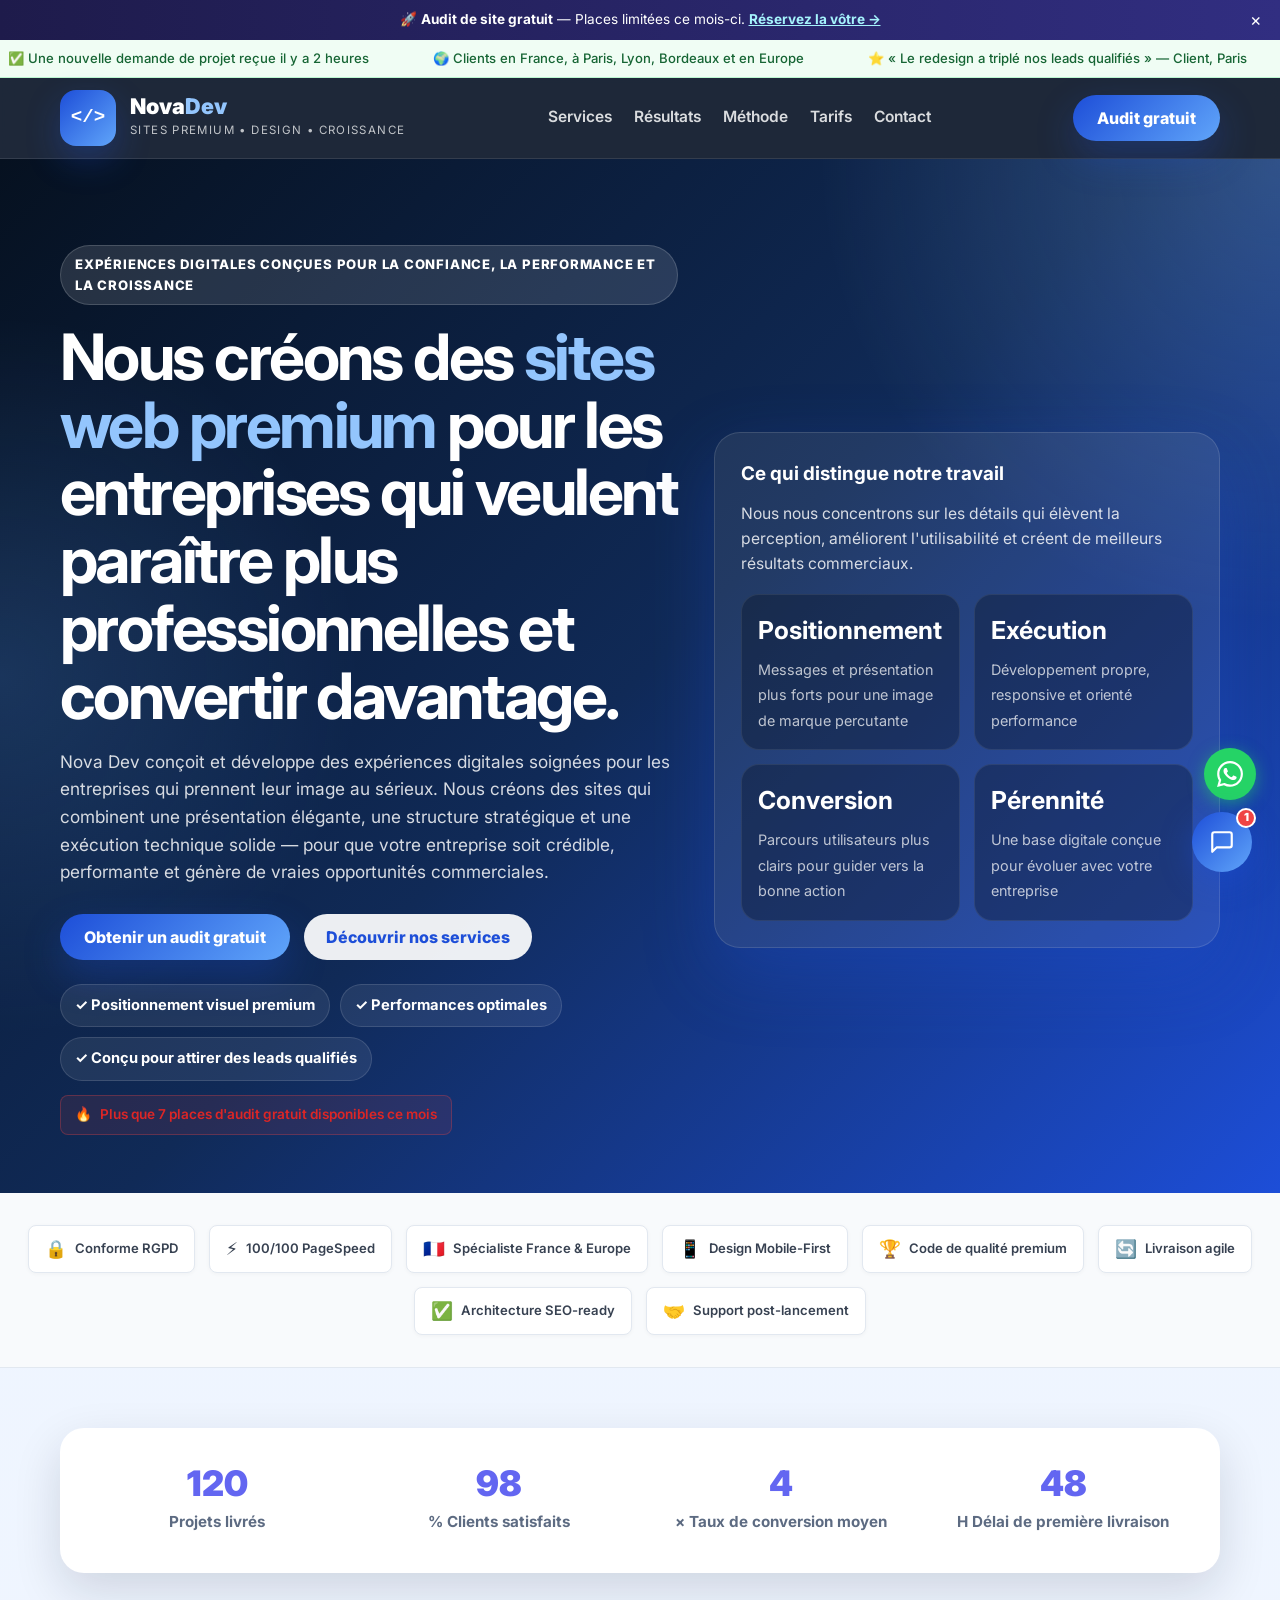
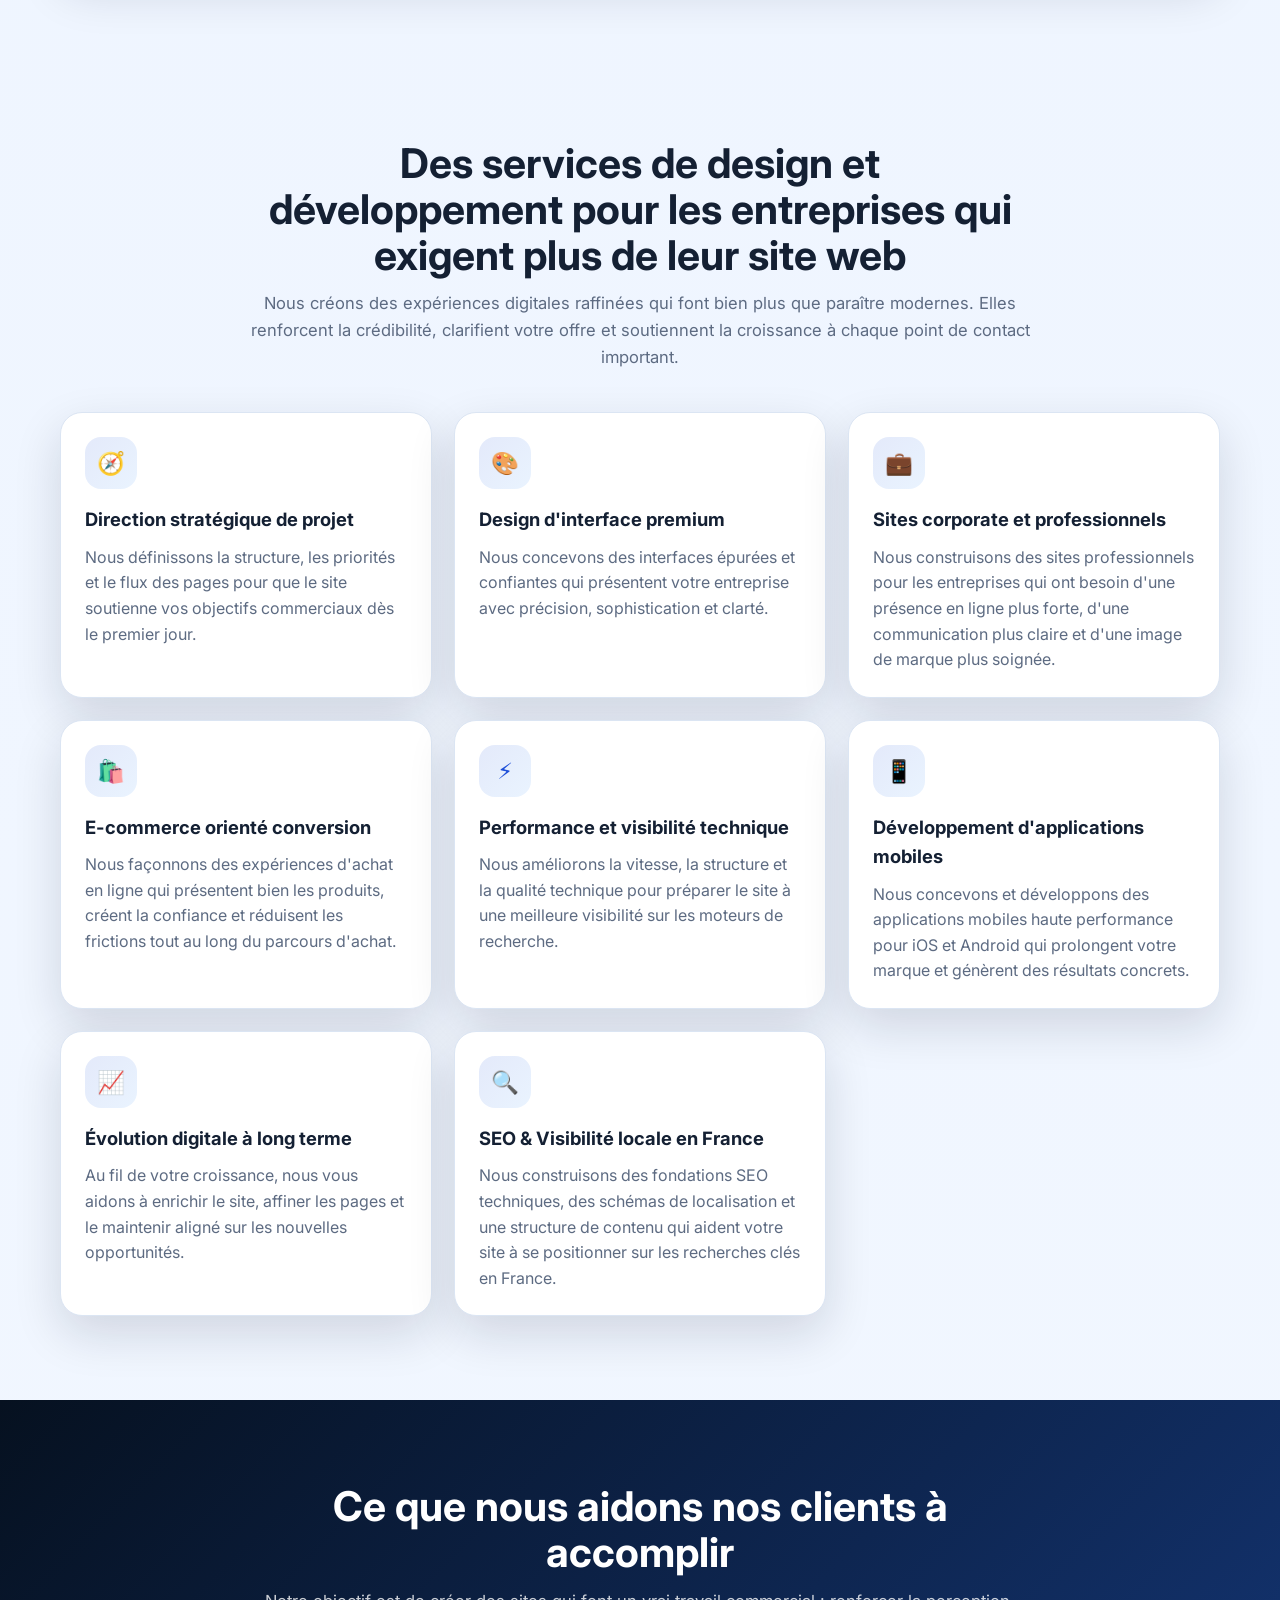
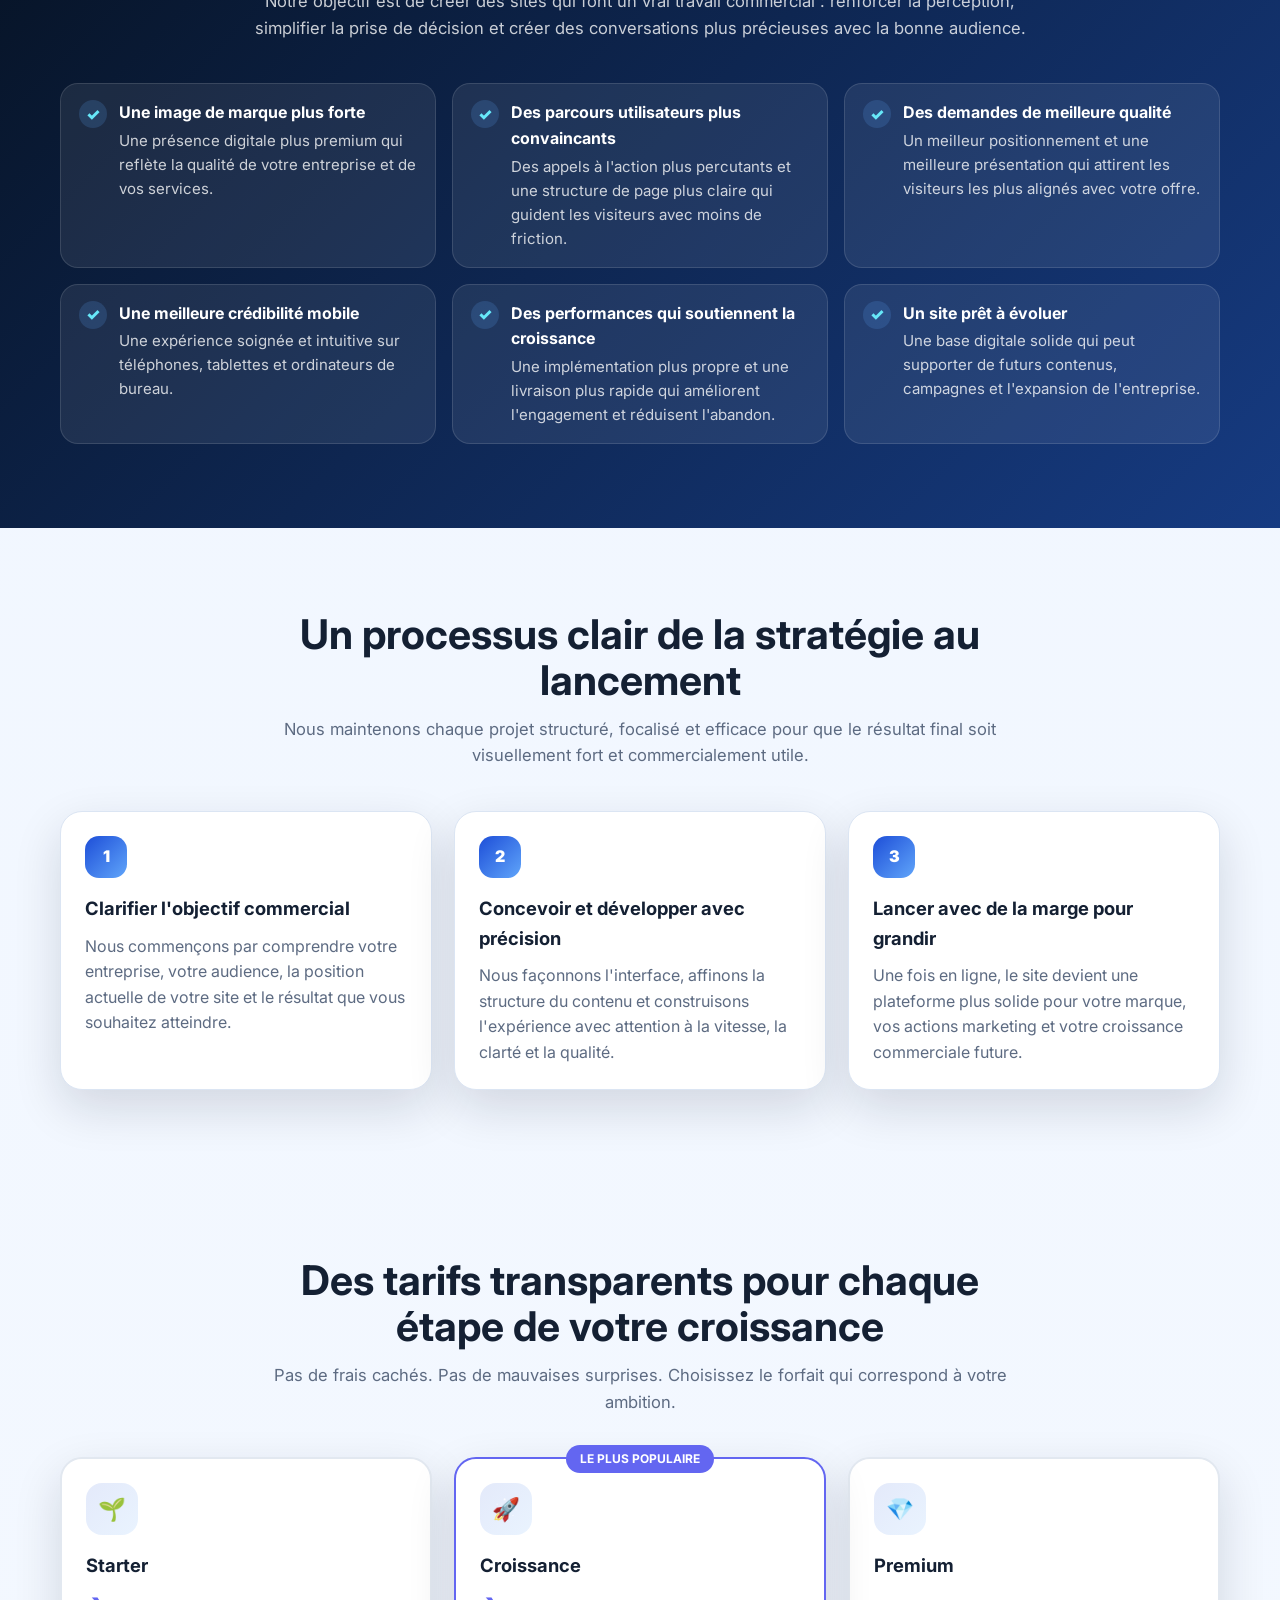
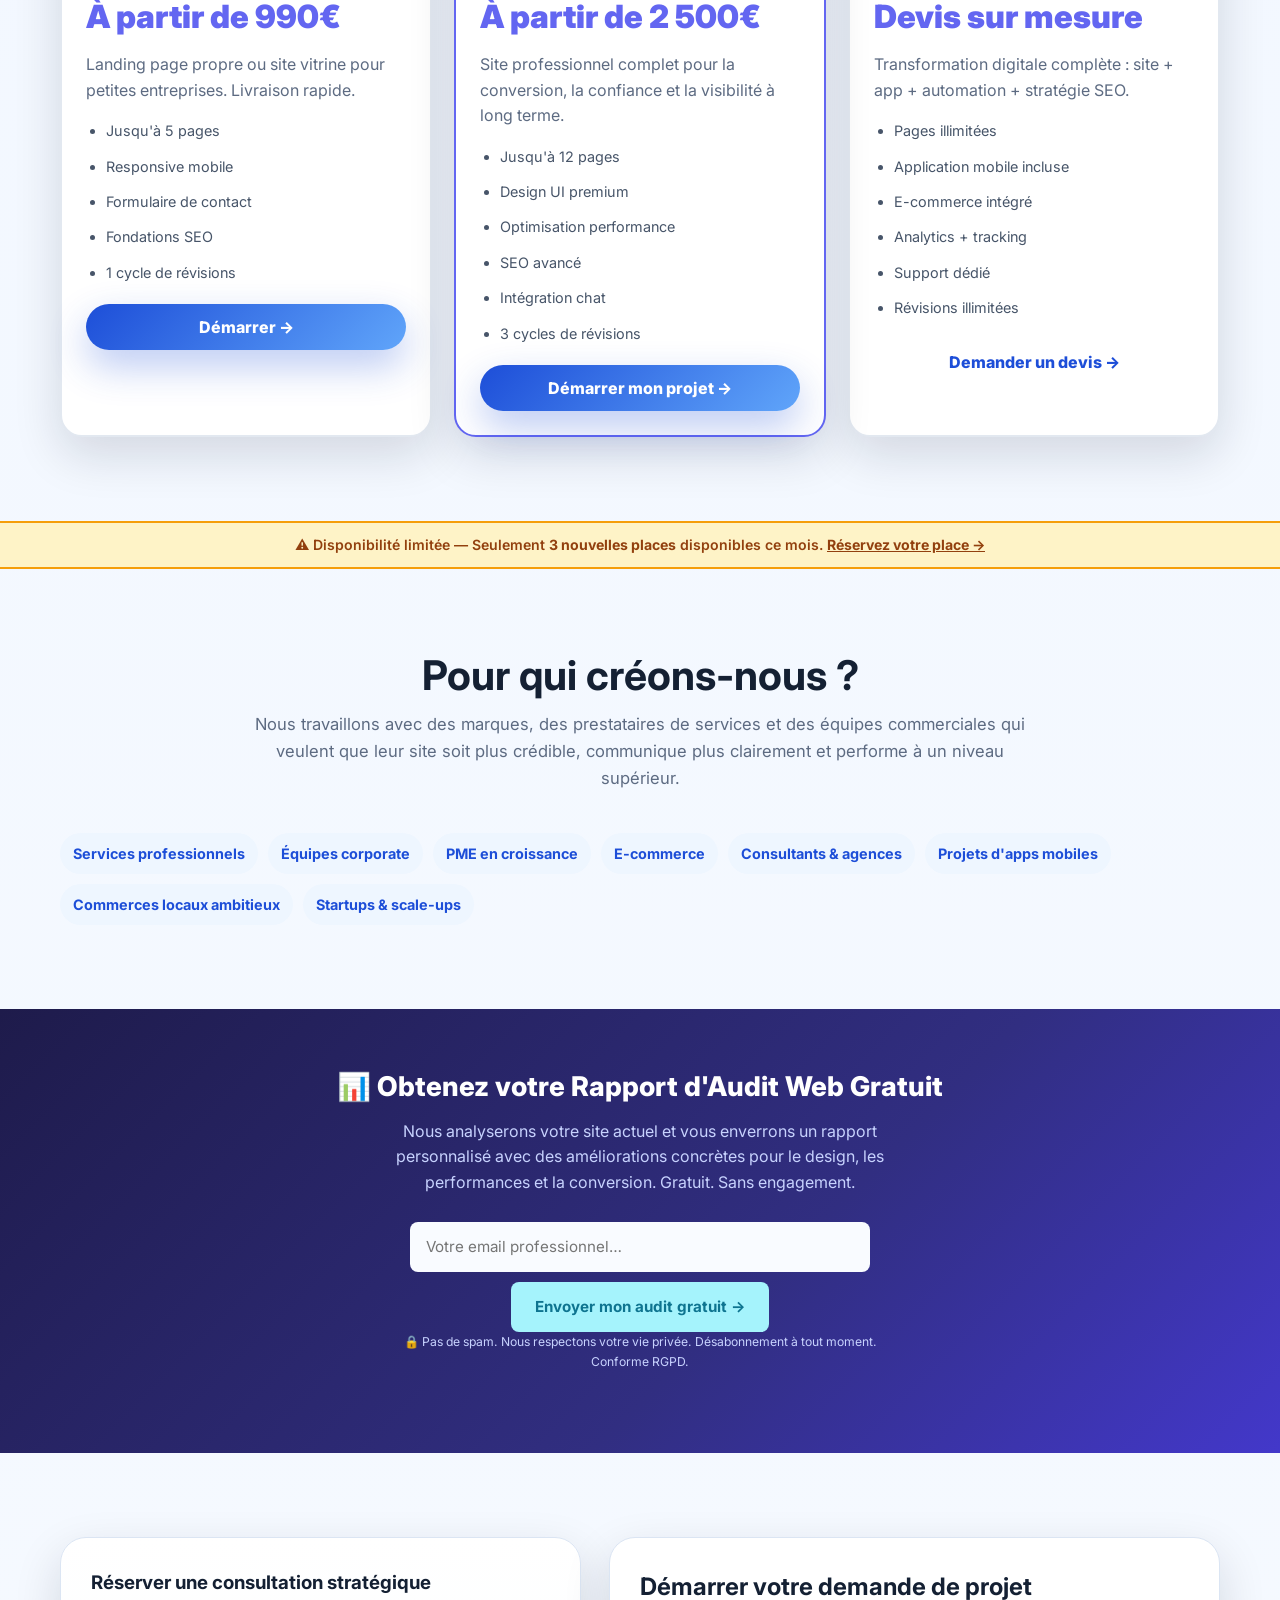
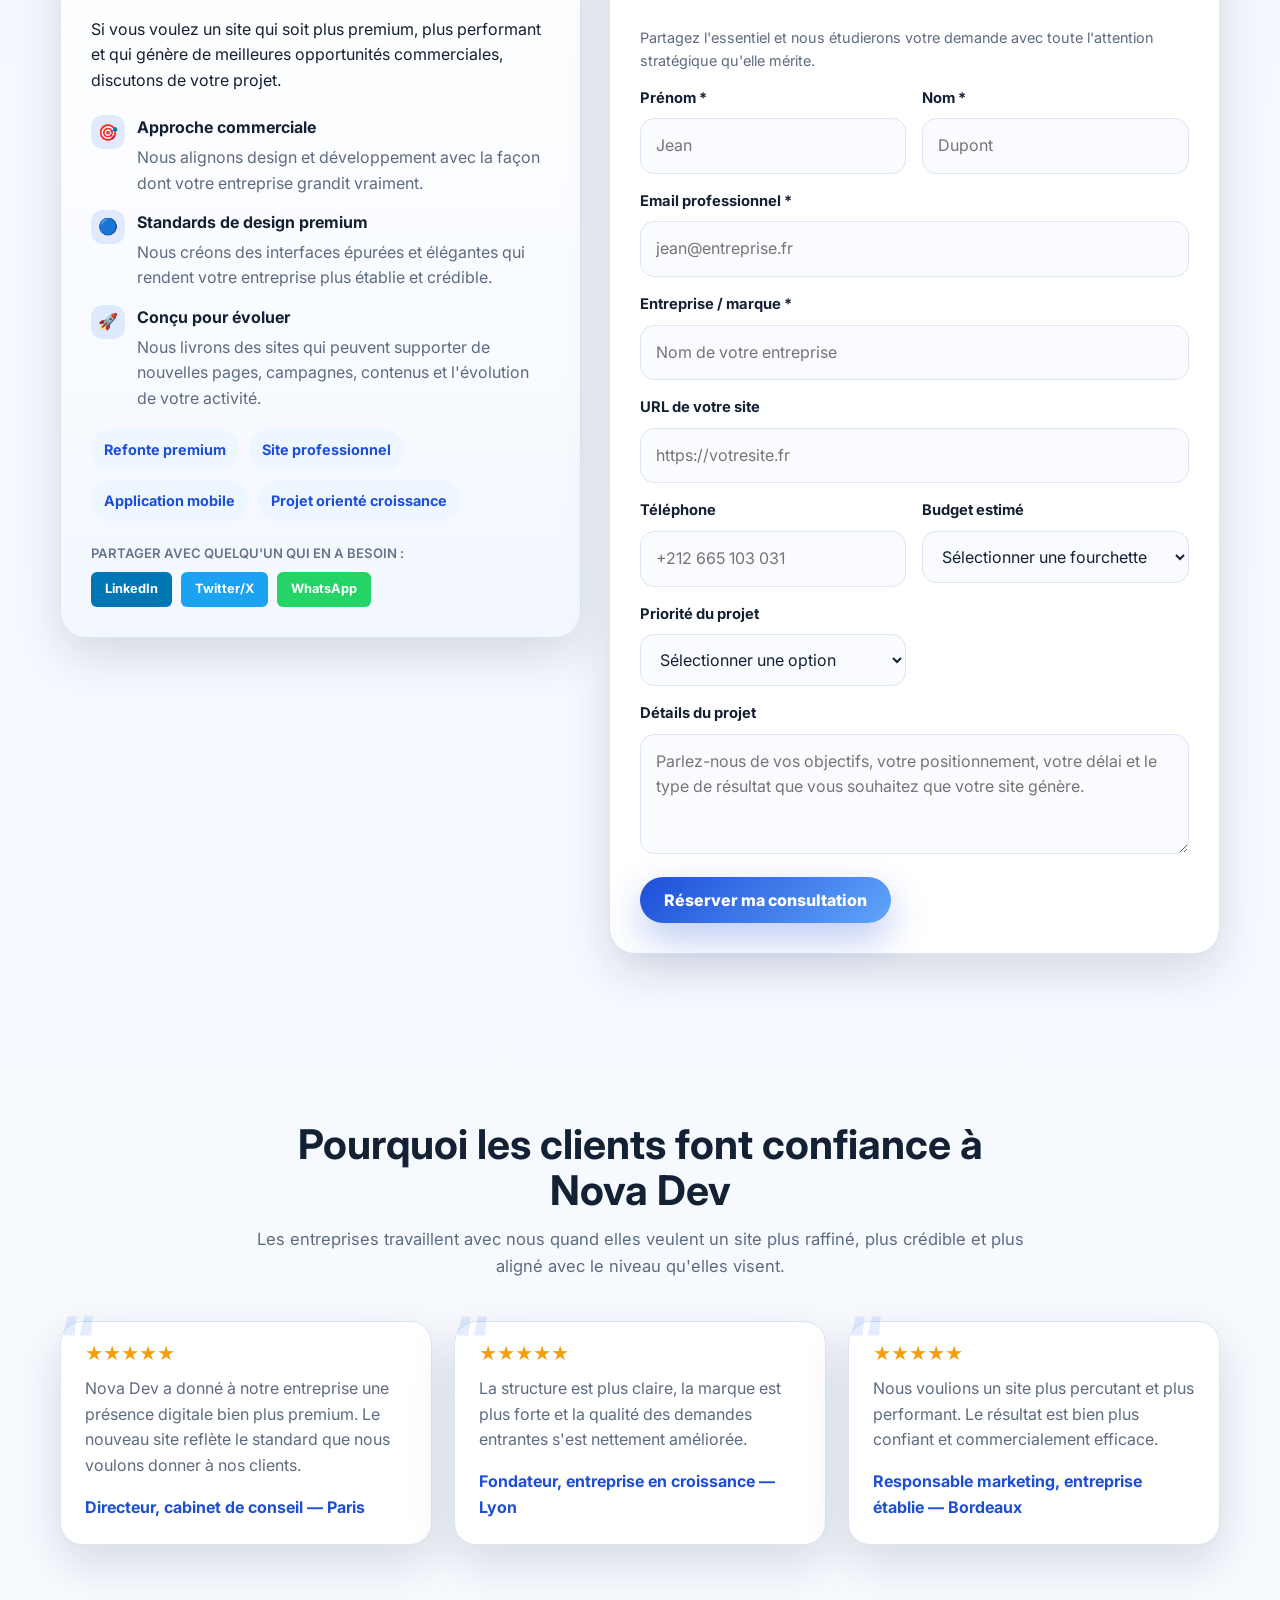
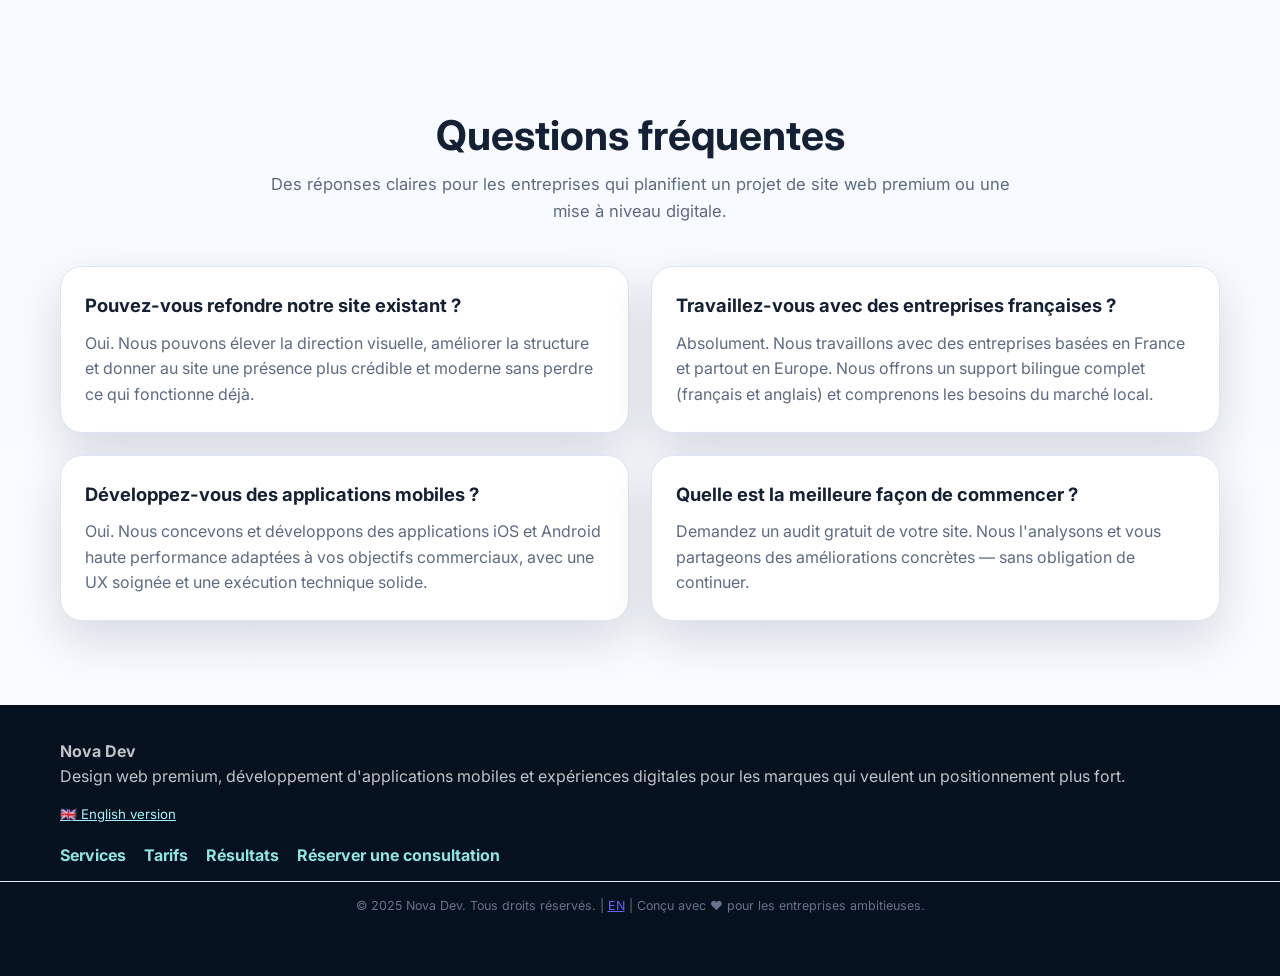
==== commit 7f5f7876: "fix: numéro WhatsApp, email, suppression Tawk — 2026-04-04 17:00" ====
--- a/index.html
+++ b/index.html
@@ -478,7 +478,7 @@
             </div>
             <div class="field">
               <label for="phone">Téléphone</label>
-              <input id="phone" name="phone" type="tel" placeholder="+33 6 00 00 00 00" />
+              <input id="phone" name="phone" type="tel" placeholder="+212 665 103 031" />
             </div>
             <div class="field">
               <label for="budget">Budget estimé</label>
@@ -601,7 +601,7 @@
 </div>
 
 <!-- BOUTON WHATSAPP FLOTTANT -->
-<a id="wa-float" href="https://api.whatsapp.com/send?phone=&text=Bonjour%20Nova%20Dev%2C%20je%20souhaite%20discuter%20d%27un%20projet%20web." target="_blank" rel="noopener" aria-label="Discuter sur WhatsApp">
+<a id="wa-float" href="https://wa.me/212665103031" target="_blank" rel="noopener" aria-label="Discuter sur WhatsApp">
   <svg viewBox="0 0 24 24" fill="currentColor" aria-hidden="true"><path d="M17.472 14.382c-.297-.149-1.758-.867-2.03-.967-.273-.099-.471-.148-.67.15-.197.297-.767.966-.94 1.164-.173.199-.347.223-.644.075-.297-.15-1.255-.463-2.39-1.475-.883-.788-1.48-1.761-1.653-2.059-.173-.297-.018-.458.13-.606.134-.133.298-.347.446-.52.149-.174.198-.298.298-.497.099-.198.05-.371-.025-.52-.075-.149-.669-1.612-.916-2.207-.242-.579-.487-.5-.669-.51-.173-.008-.371-.01-.57-.01-.198 0-.52.074-.792.372-.272.297-1.04 1.016-1.04 2.479 0 1.462 1.065 2.875 1.213 3.074.149.198 2.096 3.2 5.077 4.487.709.306 1.262.489 1.694.625.712.227 1.36.195 1.871.118.571-.085 1.758-.719 2.006-1.413.248-.694.248-1.289.173-1.413-.074-.124-.272-.198-.57-.347m-5.421 7.403h-.004a9.87 9.87 0 01-5.031-1.378l-.361-.214-3.741.982.998-3.648-.235-.374a9.86 9.86 0 01-1.51-5.26c.001-5.45 4.436-9.884 9.888-9.884 2.64 0 5.122 1.03 6.988 2.898a9.825 9.825 0 012.893 6.994c-.003 5.45-4.437 9.884-9.885 9.884m8.413-18.297A11.815 11.815 0 0012.05 0C5.495 0 .16 5.335.157 11.892c0 2.096.547 4.142 1.588 5.945L.057 24l6.305-1.654a11.882 11.882 0 005.683 1.448h.005c6.554 0 11.89-5.335 11.893-11.893a11.821 11.821 0 00-3.48-8.413Z"/></svg>
 </a>
 
@@ -706,7 +706,7 @@
 function submitLeadForm(e) {
   e.preventDefault();
   const email = document.getElementById('leadEmail').value;
-  fetch('https://formsubmit.co/ajax/novadev.contact@gmail.com', {
+  fetch('https://formsubmit.co/ajax/admin@novatvhub.com', {
     method: 'POST',
     headers: { 'Content-Type': 'application/json', 'Accept': 'application/json' },
     body: JSON.stringify({ email, _subject: 'Nova Dev — Demande Audit Gratuit (FR)', _template: 'table' })
@@ -719,7 +719,7 @@
 function submitPopupForm(e) {
   e.preventDefault();
   const email = document.getElementById('popupEmail').value;
-  fetch('https://formsubmit.co/ajax/novadev.contact@gmail.com', {
+  fetch('https://formsubmit.co/ajax/admin@novatvhub.com', {
     method: 'POST',
     headers: { 'Content-Type': 'application/json', 'Accept': 'application/json' },
     body: JSON.stringify({ email, _subject: 'Nova Dev — Téléchargement Guide (FR)', _template: 'table' })
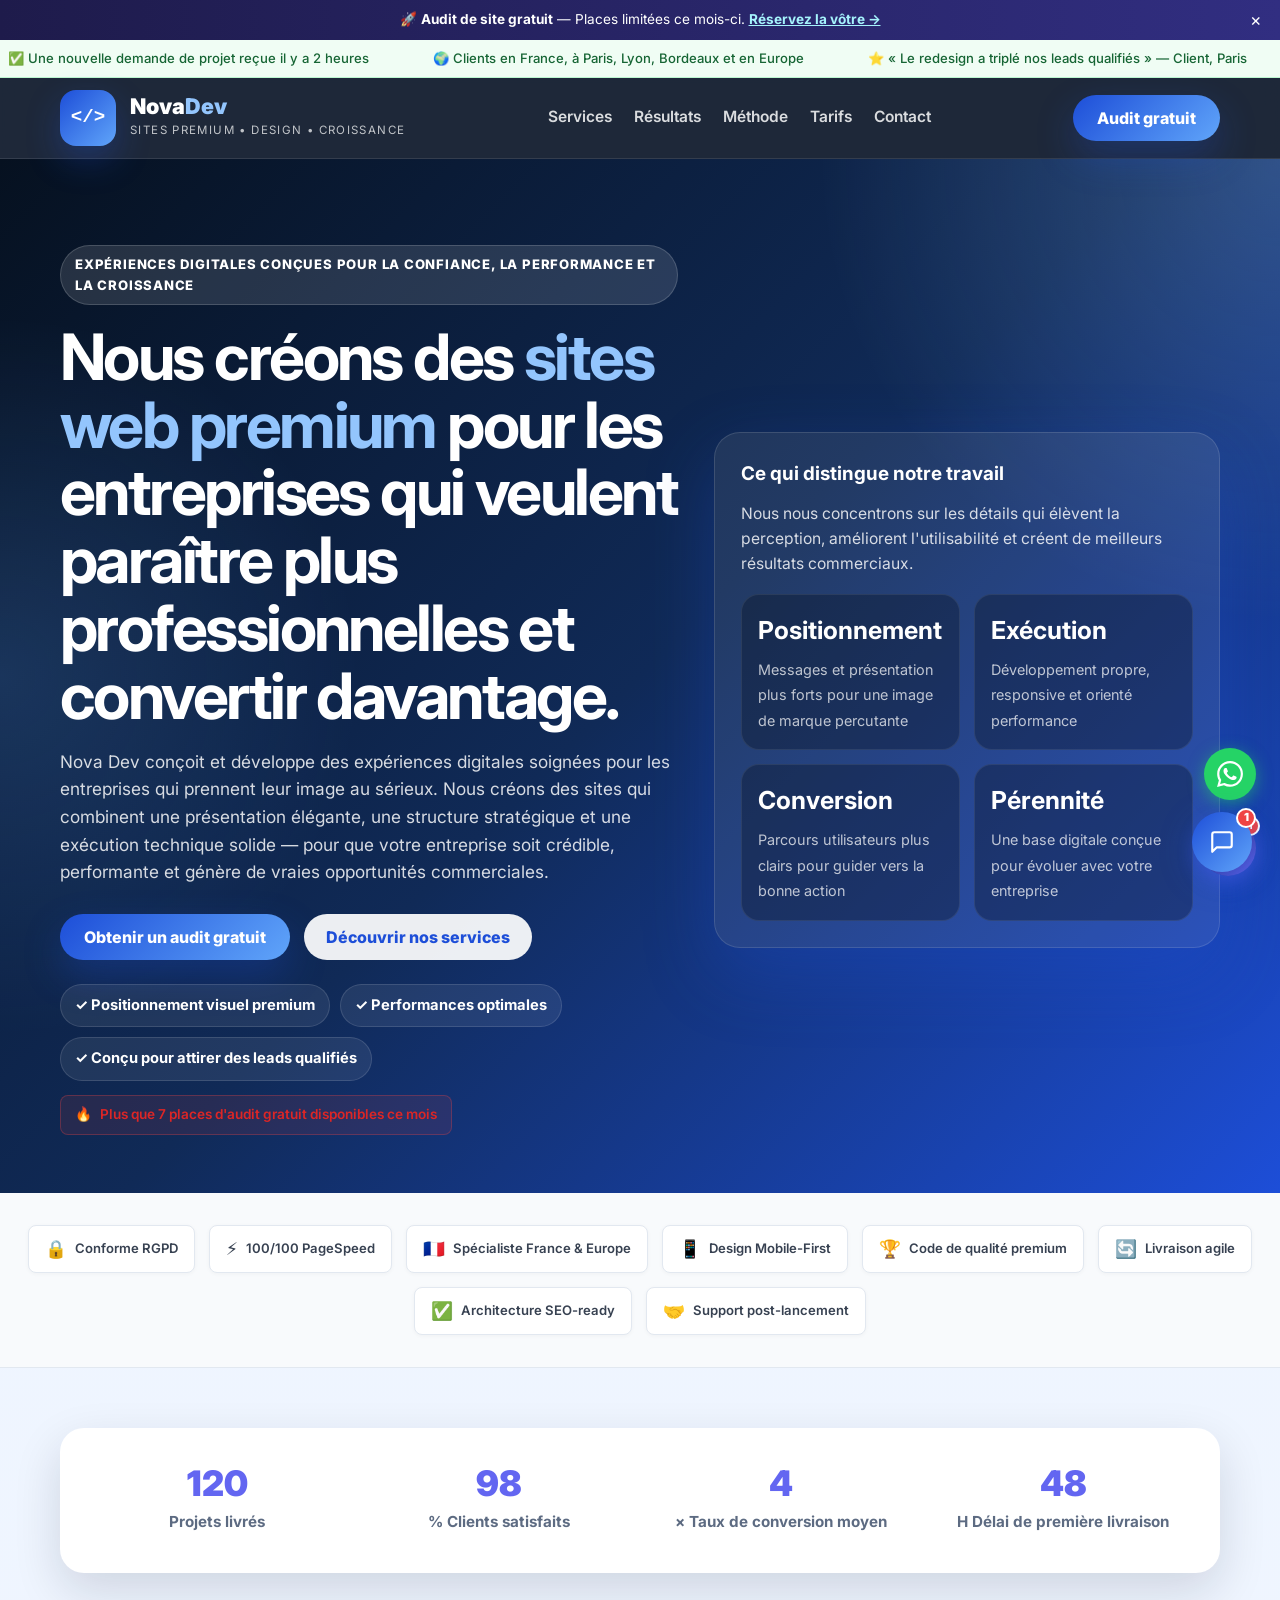
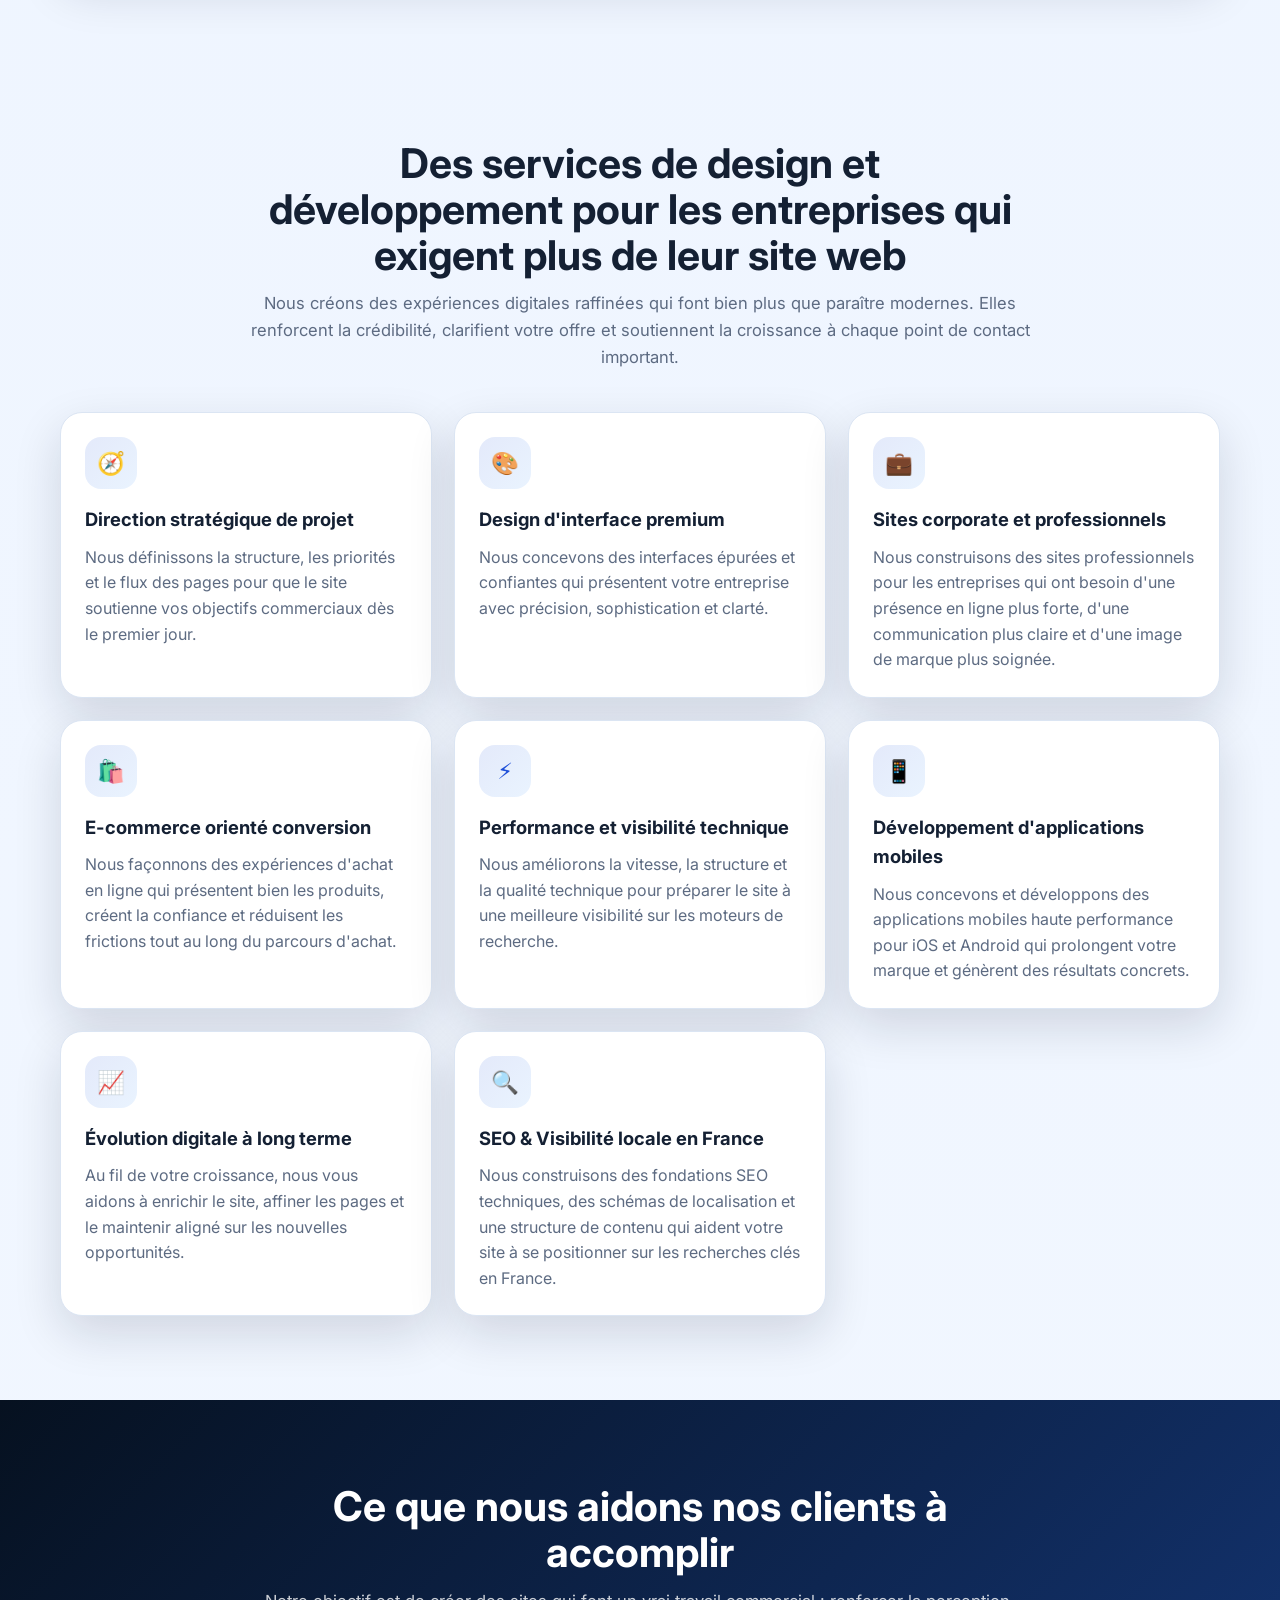
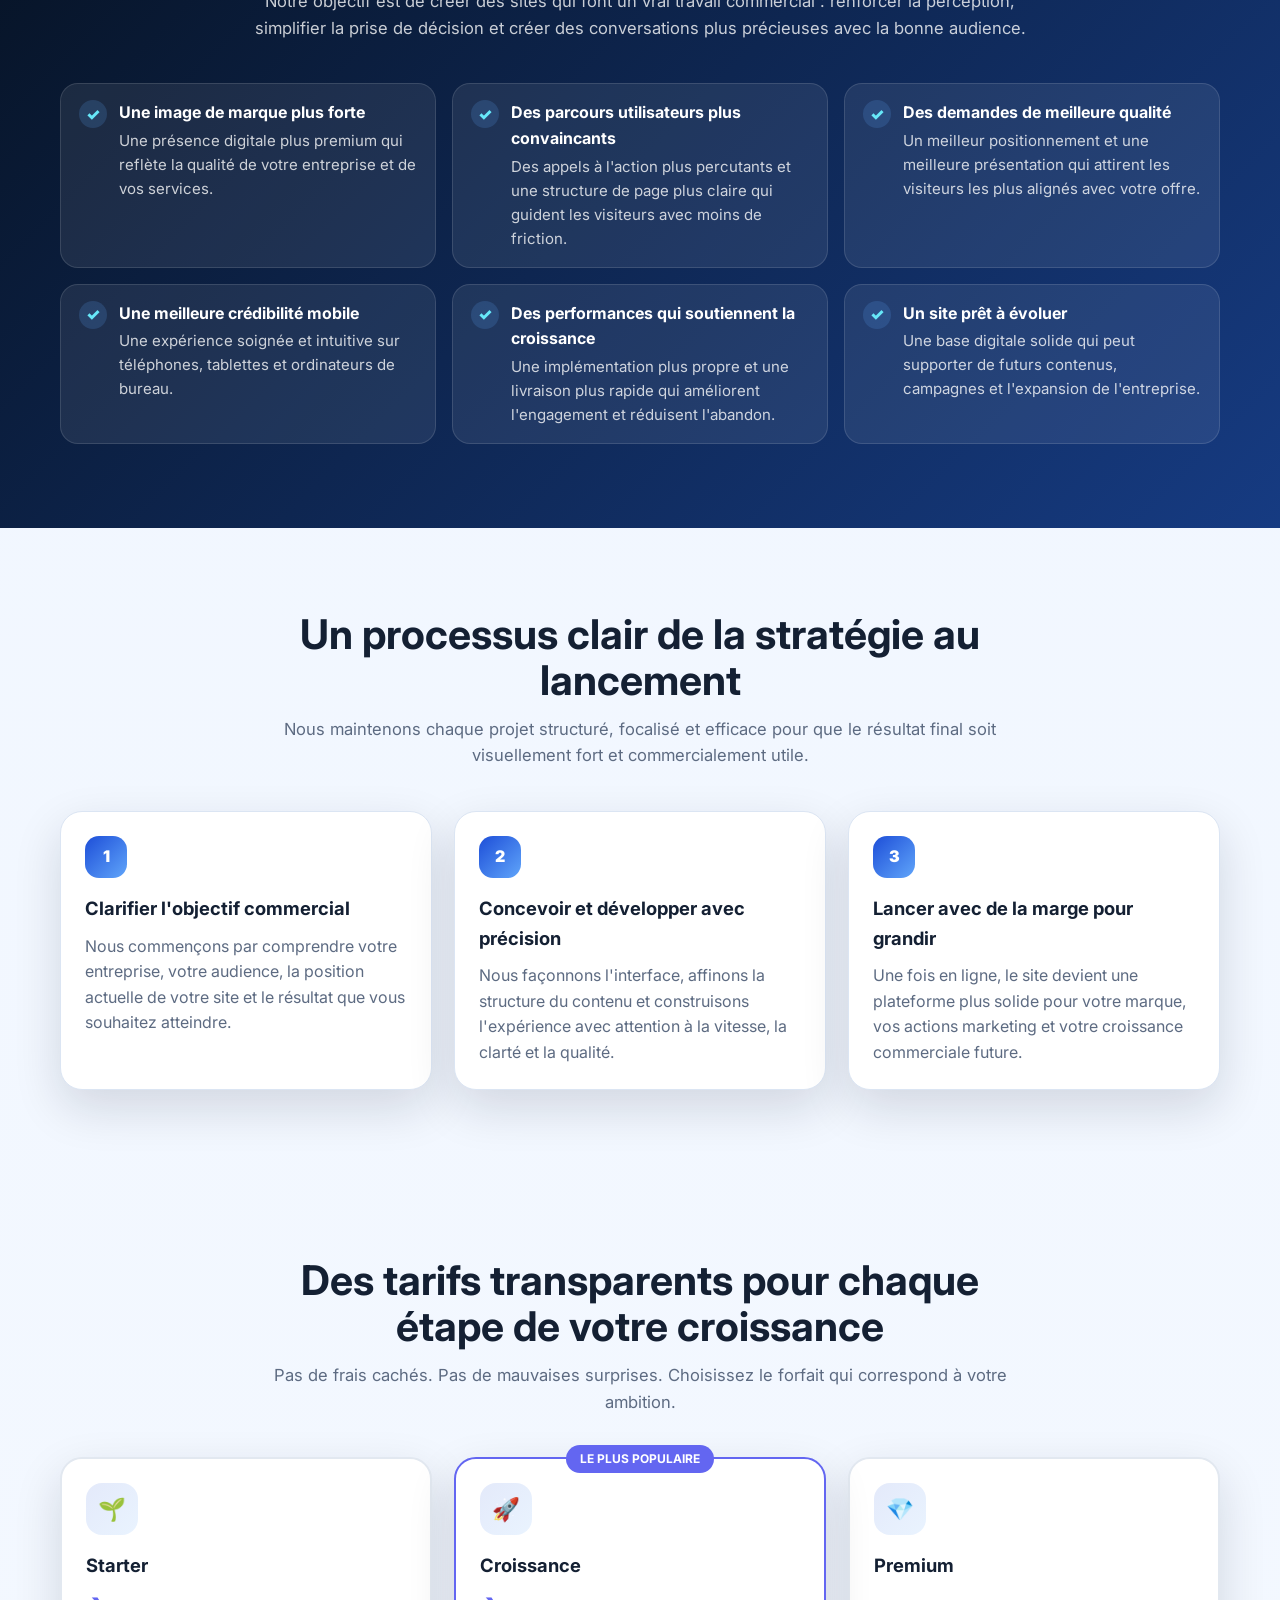
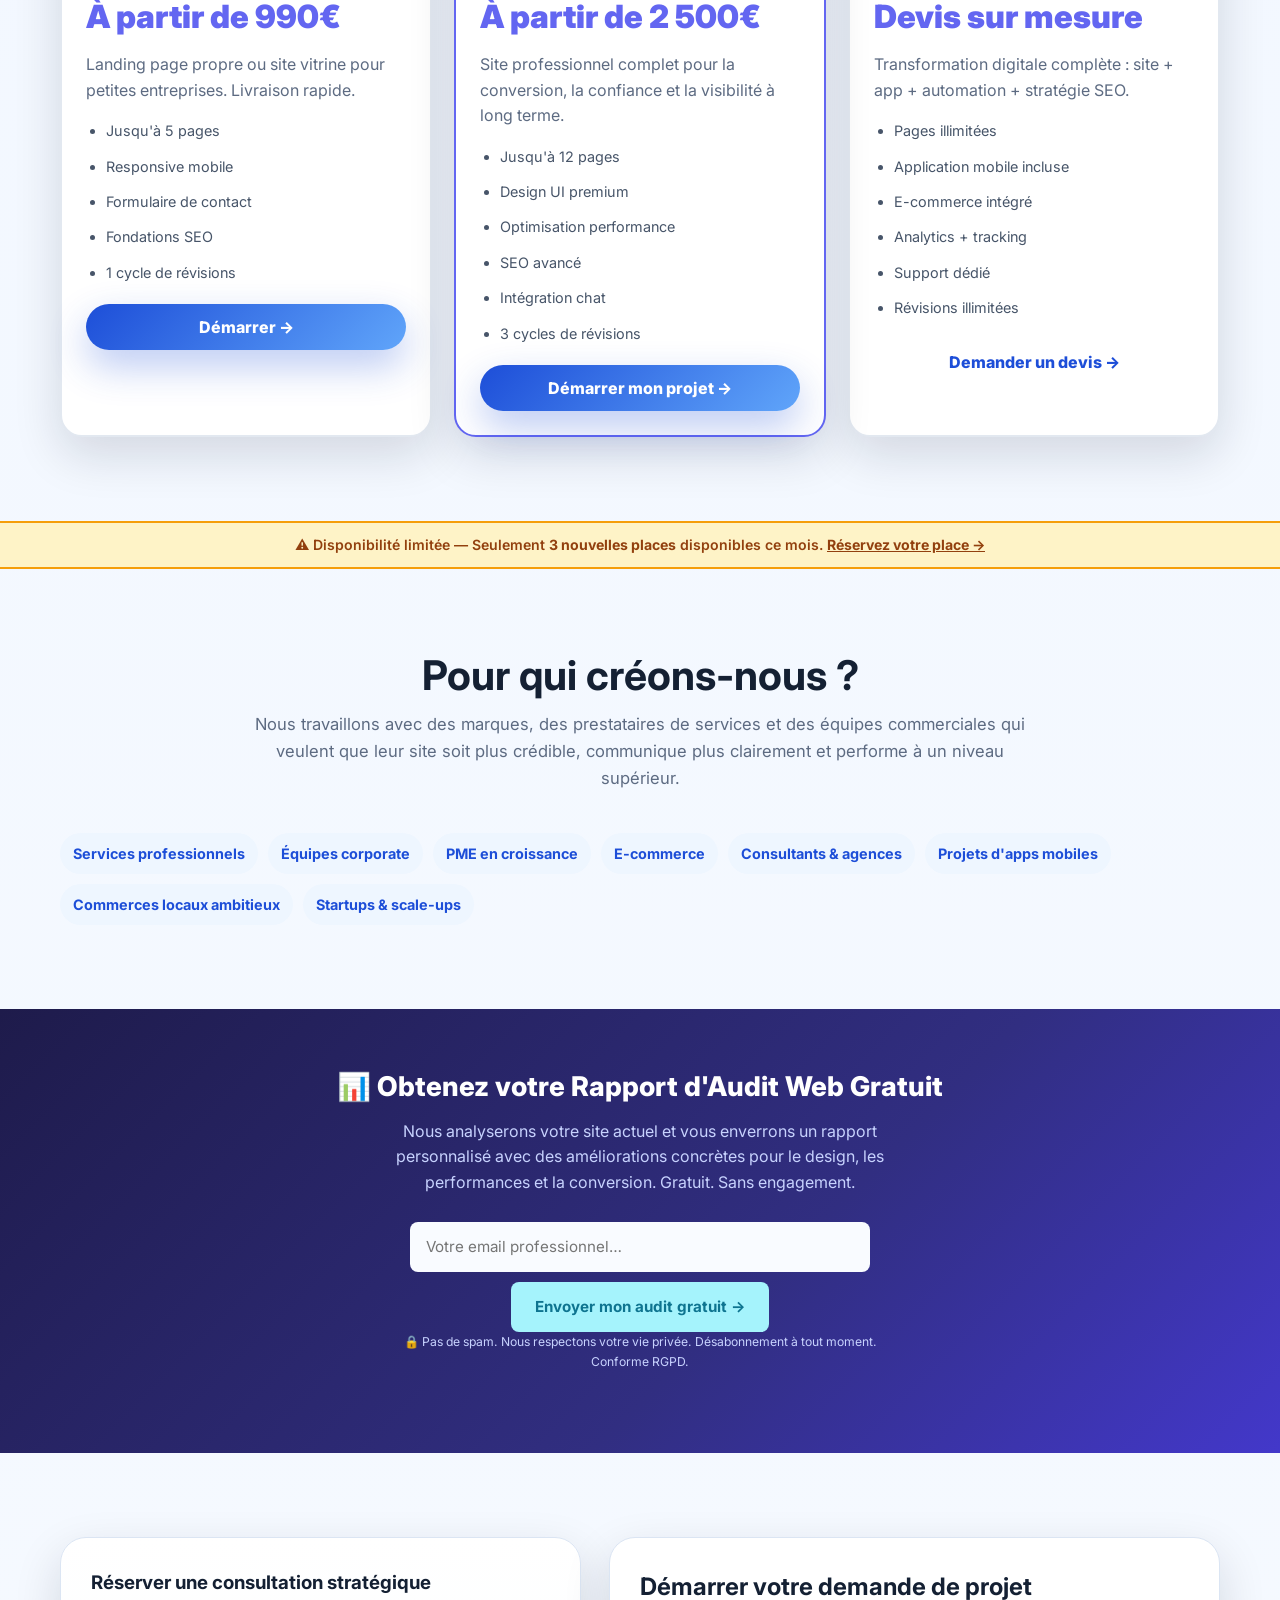
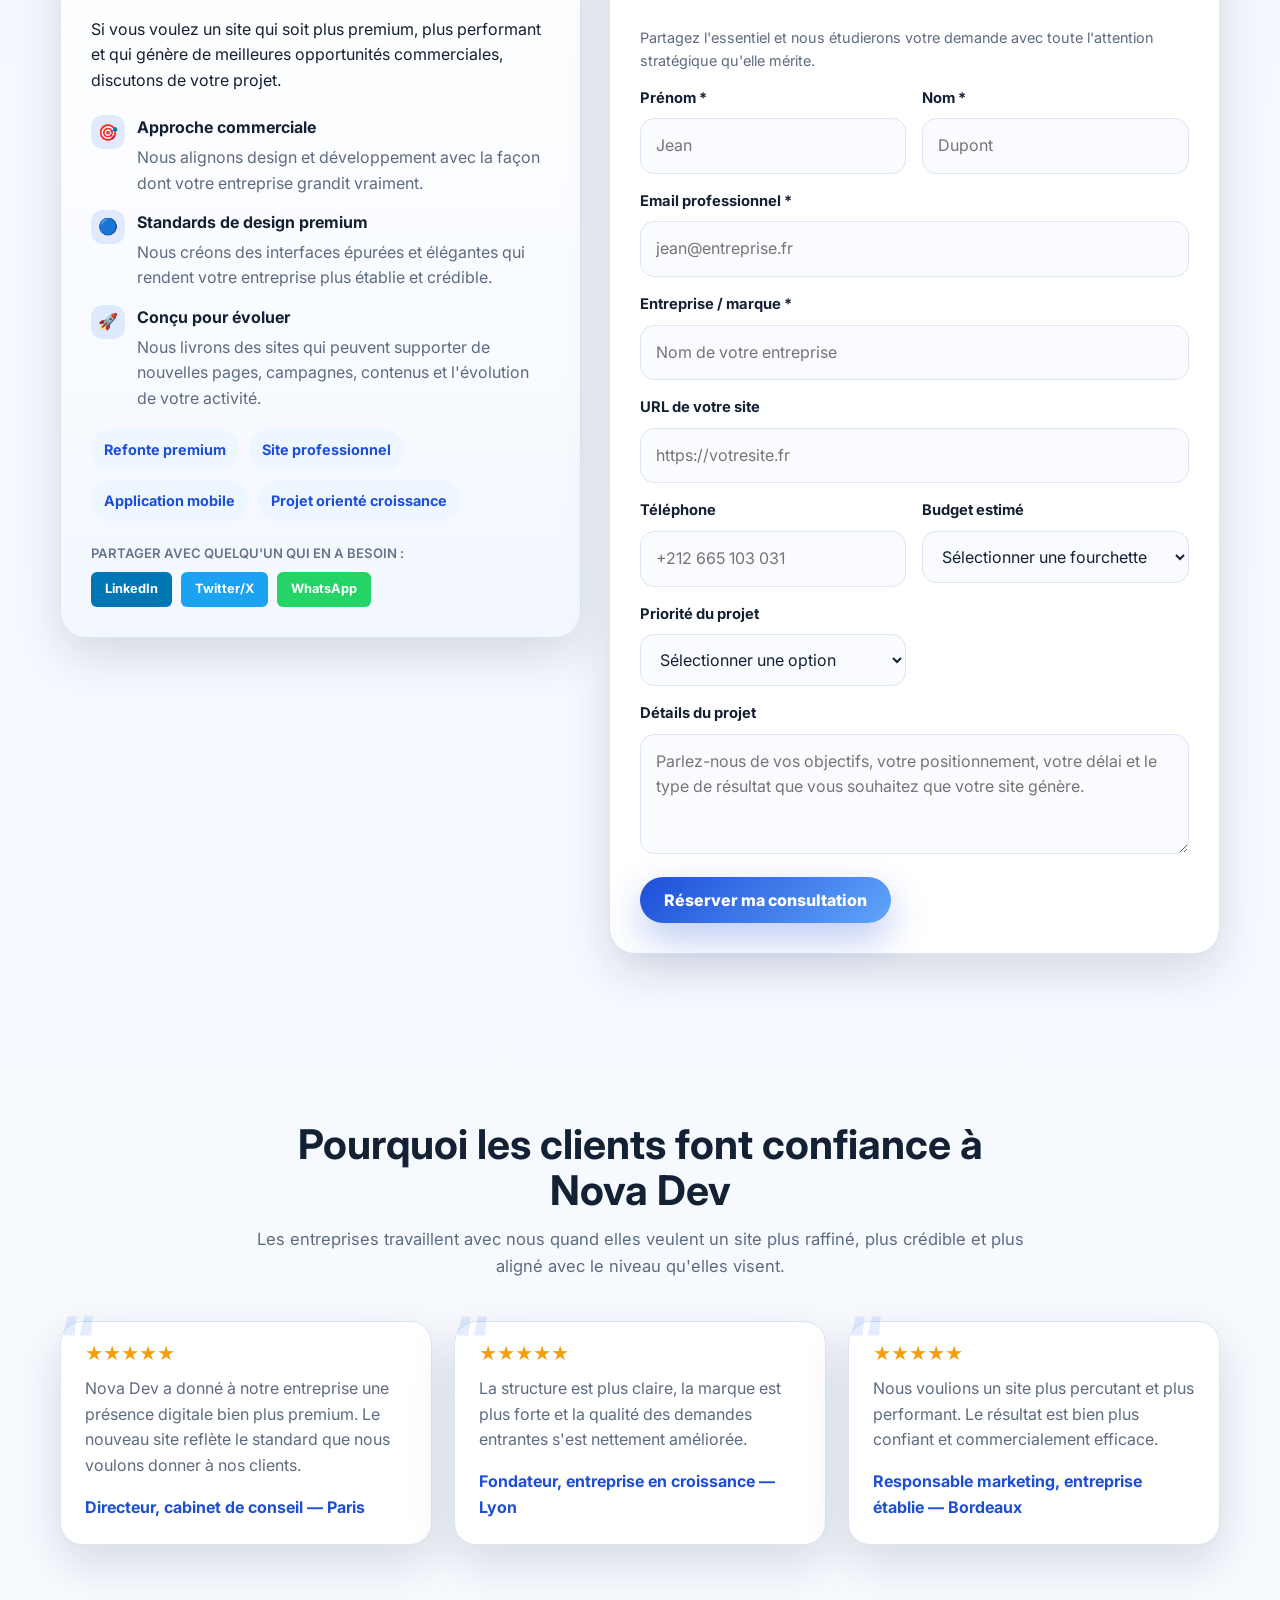
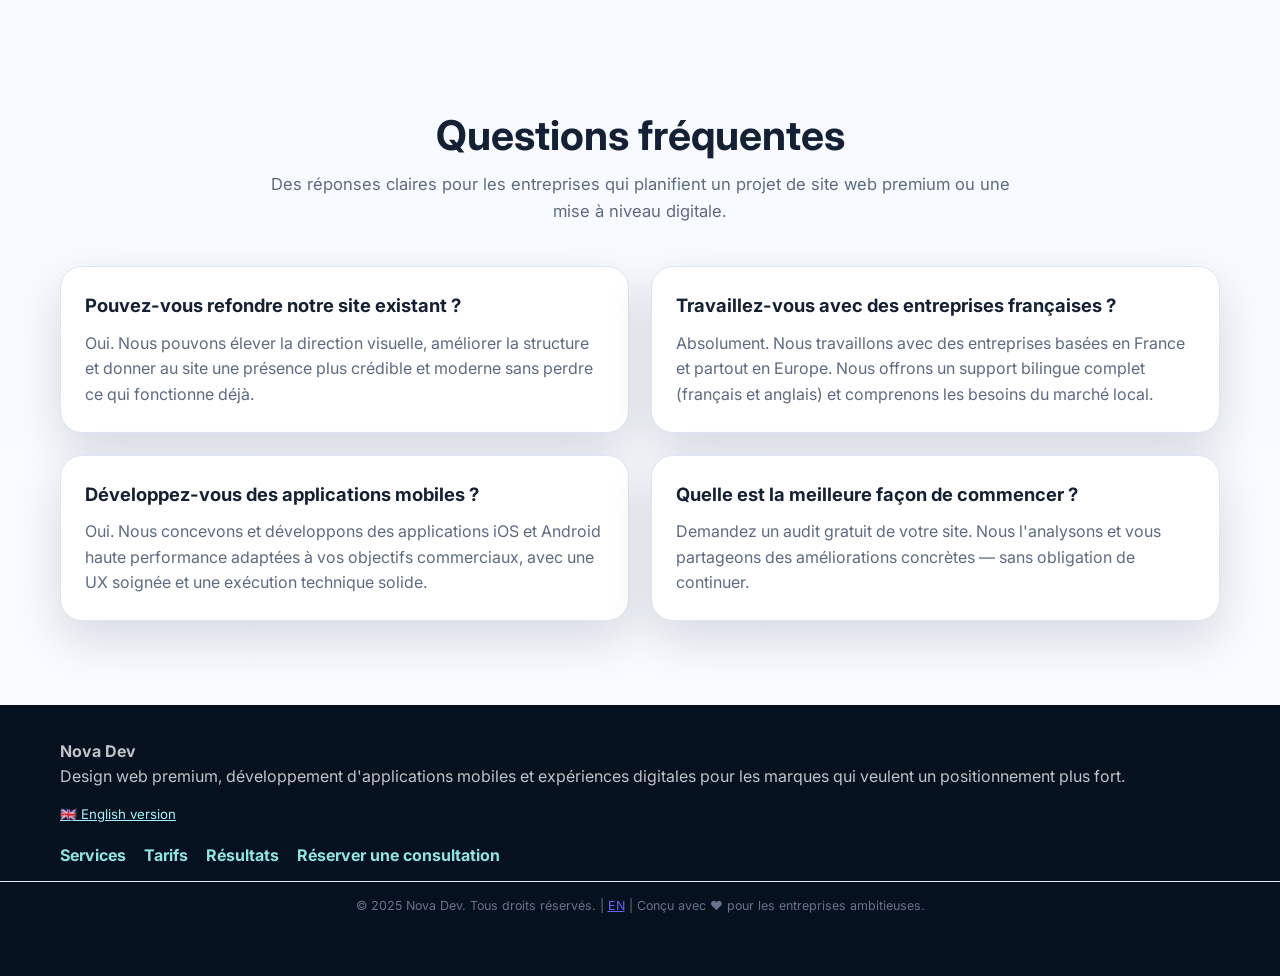
==== commit 7af773e9: "seo: schéma JSON-LD complet (Service+FAQ+Offre+BreadcrumbList) + balises vérification GSC/Bing/Yande" ====
--- a/index.html
+++ b/index.html
@@ -42,27 +42,56 @@
   <!-- Umami Analytics (conforme RGPD, sans cookies) -->
   <!-- <script async src="https://YOUR_UMAMI_DOMAIN.vercel.app/script.js" data-website-id="YOUR_UMAMI_WEBSITE_ID"></script> -->
 
-  <!-- Schema.org — Données structurées pour SEO local France -->
+  <!-- Google Search Console Verification -->
+  <meta name="google-site-verification" content="GOOGLE_VERIFICATION_CODE_FR" />
+  <!-- Bing / Microsoft Webmaster Verification -->
+  <meta name="msvalidate.01" content="BING_VERIFICATION_CODE_FR" />
+  <!-- Yandex Webmaster Verification -->
+  <meta name="yandex-verification" content="YANDEX_VERIFICATION_CODE_FR" />
+
+  <!-- Schema.org — Données structurées SEO complètes : Agence + Services + FAQ + Offres + Fil d'Ariane -->
   <script type="application/ld+json">
   {
     "@context": "https://schema.org",
     "@graph": [
       {
-        "@type": "ProfessionalService",
+        "@type": ["ProfessionalService", "Organization"],
         "@id": "https://novadev-fr-audit.vercel.app/#organization",
         "name": "Nova Dev",
-        "description": "Agence premium de création de sites web et développement mobile pour entreprises ambitieuses en France.",
+        "alternateName": "Nova Dev Agence Web",
+        "description": "Agence premium de création de sites web, refonte et développement mobile pour entreprises ambitieuses en France et en Europe. Sites web à partir de 150€.",
         "url": "https://novadev-fr-audit.vercel.app/",
+        "logo": {
+          "@type": "ImageObject",
+          "url": "https://novadev-fr-audit.vercel.app/assets/img/og-image.png"
+        },
+        "image": "https://novadev-fr-audit.vercel.app/assets/img/og-image.png",
         "sameAs": [
           "https://novadev-audit.vercel.app/",
-          "https://github.com/massziri"
+          "https://github.com/massziri",
+          "https://www.linkedin.com/company/nova-dev-agency",
+          "https://twitter.com/novadevagency",
+          "https://www.facebook.com/novadevagency",
+          "https://www.instagram.com/novadevagency"
         ],
-        "serviceType": ["Création de site web", "Design web", "Développement mobile", "E-commerce", "SEO"],
-        "areaServed": ["France", "Paris", "Lyon", "Marseille", "Europe"],
-        "priceRange": "€€€",
+        "serviceType": ["Création de site web", "Design web", "Refonte de site", "Développement mobile", "E-commerce", "Landing page", "SEO", "UI/UX Design"],
+        "areaServed": [
+          { "@type": "City", "name": "Paris" },
+          { "@type": "City", "name": "Lyon" },
+          { "@type": "City", "name": "Marseille" },
+          { "@type": "City", "name": "Bordeaux" },
+          { "@type": "City", "name": "Toulouse" },
+          { "@type": "Country", "name": "France" },
+          { "@type": "Country", "name": "Belgique" },
+          { "@type": "Country", "name": "Suisse" },
+          { "@type": "Continent", "name": "Europe" }
+        ],
+        "priceRange": "€€",
+        "currenciesAccepted": "EUR, USD",
+        "paymentAccepted": "Virement bancaire, Carte de crédit",
         "contactPoint": {
           "@type": "ContactPoint",
-          "contactType": "sales",
+          "contactType": "service client",
           "availableLanguage": ["French", "English"]
         }
       },
@@ -70,8 +99,141 @@
         "@type": "WebSite",
         "@id": "https://novadev-fr-audit.vercel.app/#website",
         "url": "https://novadev-fr-audit.vercel.app/",
-        "name": "Nova Dev — Agence Web Premium France",
-        "inLanguage": "fr"
+        "name": "Nova Dev — Agence Web & Mobile Premium France",
+        "description": "Création de sites web premium à partir de 150€. Landing pages, sites professionnels, e-commerce et apps mobiles pour entreprises en France.",
+        "inLanguage": "fr",
+        "potentialAction": {
+          "@type": "SearchAction",
+          "target": "https://novadev-fr-audit.vercel.app/?q={search_term_string}",
+          "query-input": "required name=search_term_string"
+        }
+      },
+      {
+        "@type": "WebPage",
+        "@id": "https://novadev-fr-audit.vercel.app/#webpage",
+        "url": "https://novadev-fr-audit.vercel.app/",
+        "name": "Agence premium de création de sites web | Nova Dev France",
+        "isPartOf": { "@id": "https://novadev-fr-audit.vercel.app/#website" },
+        "about": { "@id": "https://novadev-fr-audit.vercel.app/#organization" },
+        "inLanguage": "fr",
+        "datePublished": "2025-01-01",
+        "dateModified": "2026-04-04"
+      },
+      {
+        "@type": "Service",
+        "@id": "https://novadev-fr-audit.vercel.app/#landing-page-service",
+        "serviceType": "Création de Landing Page",
+        "name": "Création de Landing Page",
+        "description": "Landing pages haute conversion à partir de 150€. Design professionnel, optimisé pour générer des leads et des ventes.",
+        "provider": { "@id": "https://novadev-fr-audit.vercel.app/#organization" },
+        "offers": {
+          "@type": "Offer",
+          "price": "150",
+          "priceCurrency": "EUR",
+          "priceSpecification": {
+            "@type": "UnitPriceSpecification",
+            "price": "150",
+            "priceCurrency": "EUR",
+            "unitText": "à partir de"
+          }
+        },
+        "areaServed": "France"
+      },
+      {
+        "@type": "Service",
+        "@id": "https://novadev-fr-audit.vercel.app/#website-service",
+        "serviceType": "Création de Site Web",
+        "name": "Création de Site Web Professionnel",
+        "description": "Sites web professionnels et corporate à partir de 150€. 2 à 5 pages, livraison en 2 à 4 semaines.",
+        "provider": { "@id": "https://novadev-fr-audit.vercel.app/#organization" },
+        "offers": {
+          "@type": "Offer",
+          "price": "150",
+          "priceCurrency": "EUR"
+        }
+      },
+      {
+        "@type": "Service",
+        "@id": "https://novadev-fr-audit.vercel.app/#ecommerce-service",
+        "serviceType": "Développement E-commerce",
+        "name": "Création de Site E-commerce",
+        "description": "Boutiques e-commerce complètes à partir de 200€. Intégration paiement, gestion produits, SEO inclus.",
+        "provider": { "@id": "https://novadev-fr-audit.vercel.app/#organization" },
+        "offers": {
+          "@type": "Offer",
+          "price": "200",
+          "priceCurrency": "EUR"
+        }
+      },
+      {
+        "@type": "Service",
+        "@id": "https://novadev-fr-audit.vercel.app/#redesign-service",
+        "serviceType": "Refonte de Site Web",
+        "name": "Refonte de Site Web",
+        "description": "Refonte complète de votre site web à partir de 150€. Nouveau design, UX améliorée, meilleures performances.",
+        "provider": { "@id": "https://novadev-fr-audit.vercel.app/#organization" },
+        "offers": {
+          "@type": "Offer",
+          "price": "150",
+          "priceCurrency": "EUR"
+        }
+      },
+      {
+        "@type": "FAQPage",
+        "@id": "https://novadev-fr-audit.vercel.app/#faq",
+        "mainEntity": [
+          {
+            "@type": "Question",
+            "name": "Combien coûte la création d'un site web chez Nova Dev ?",
+            "acceptedAnswer": {
+              "@type": "Answer",
+              "text": "Nos tarifs commencent à 150€ pour les landing pages et sites professionnels. L'e-commerce démarre à 200€ et les applications mobiles à 200€. Prix fixes et transparents, sans frais cachés."
+            }
+          },
+          {
+            "@type": "Question",
+            "name": "Quel est le délai de création d'un site web ?",
+            "acceptedAnswer": {
+              "@type": "Answer",
+              "text": "Les landing pages sont livrées en 3 à 7 jours. Les sites professionnels en 2 à 4 semaines. Les projets e-commerce prennent 15 à 60 jours. Les applications mobiles entre 8 et 16 semaines selon la complexité."
+            }
+          },
+          {
+            "@type": "Question",
+            "name": "Travaillez-vous avec des entreprises en dehors de la France ?",
+            "acceptedAnswer": {
+              "@type": "Answer",
+              "text": "Oui. Nova Dev travaille avec des clients en France, Belgique, Suisse et dans toute l'Europe. Nous communiquons en français et en anglais."
+            }
+          },
+          {
+            "@type": "Question",
+            "name": "Quelles technologies utilisez-vous ?",
+            "acceptedAnswer": {
+              "@type": "Answer",
+              "text": "Nous utilisons React, Next.js, TypeScript, Node.js, Shopify, WordPress ainsi que React Native et Flutter pour les applications mobiles."
+            }
+          },
+          {
+            "@type": "Question",
+            "name": "Proposez-vous des services de refonte de site web ?",
+            "acceptedAnswer": {
+              "@type": "Answer",
+              "text": "Oui. Notre service de refonte démarre à 150€. Nous modernisons votre site avec un nouveau design, une UX améliorée et de meilleures performances."
+            }
+          }
+        ]
+      },
+      {
+        "@type": "BreadcrumbList",
+        "itemListElement": [
+          {
+            "@type": "ListItem",
+            "position": 1,
+            "name": "Accueil",
+            "item": "https://novadev-fr-audit.vercel.app/"
+          }
+        ]
       }
     ]
   }
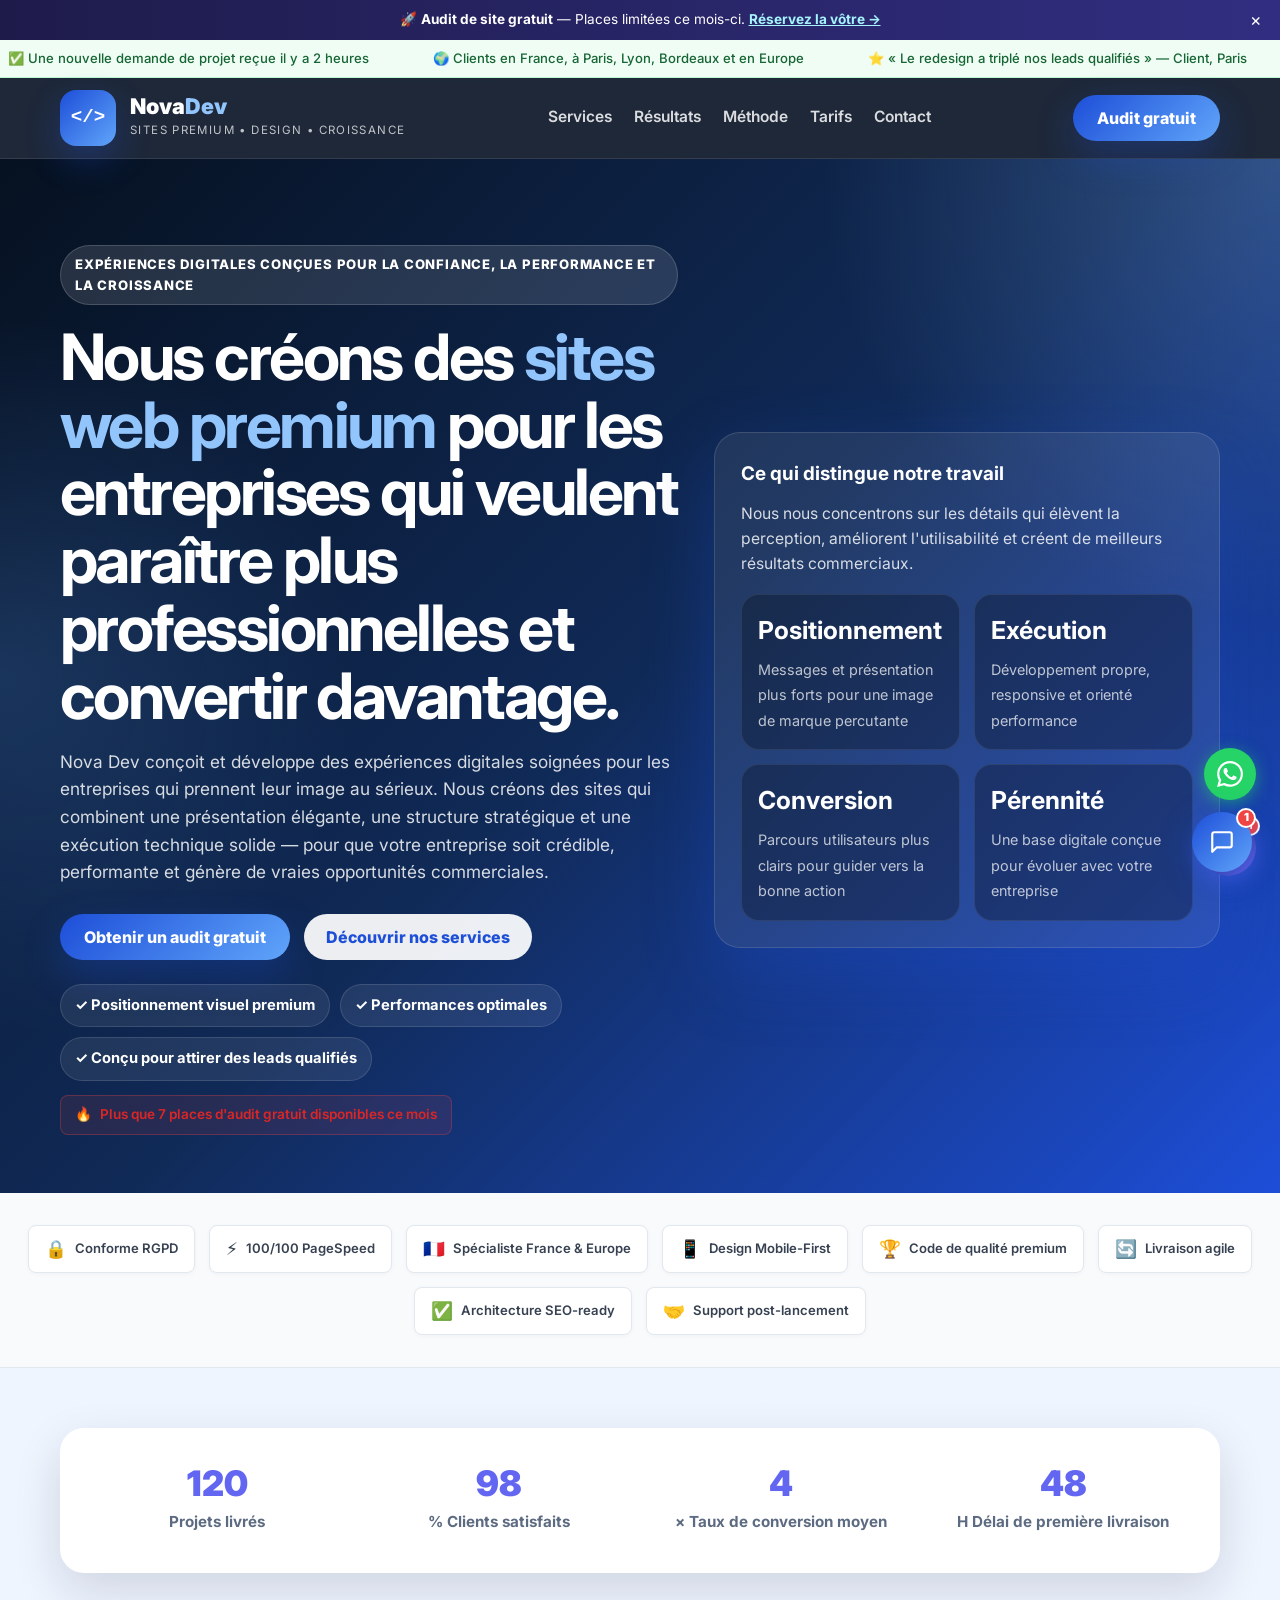
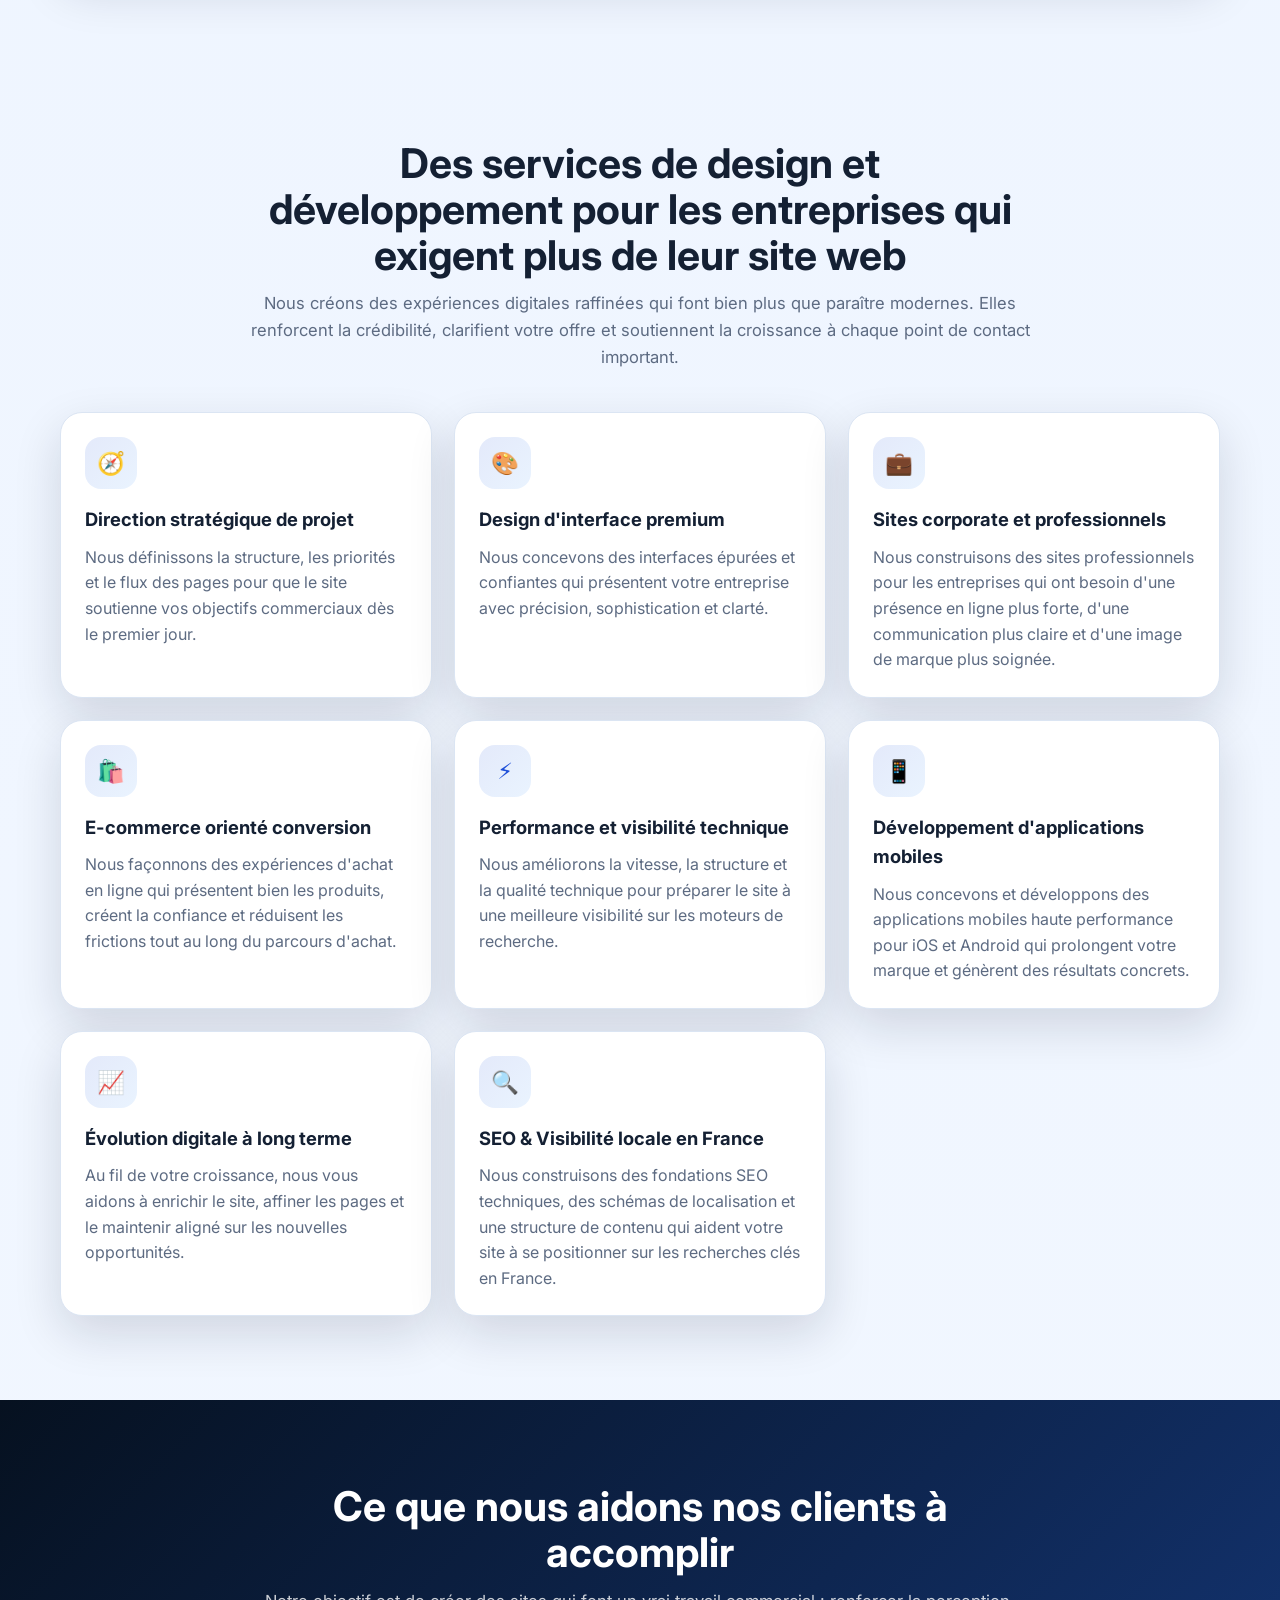
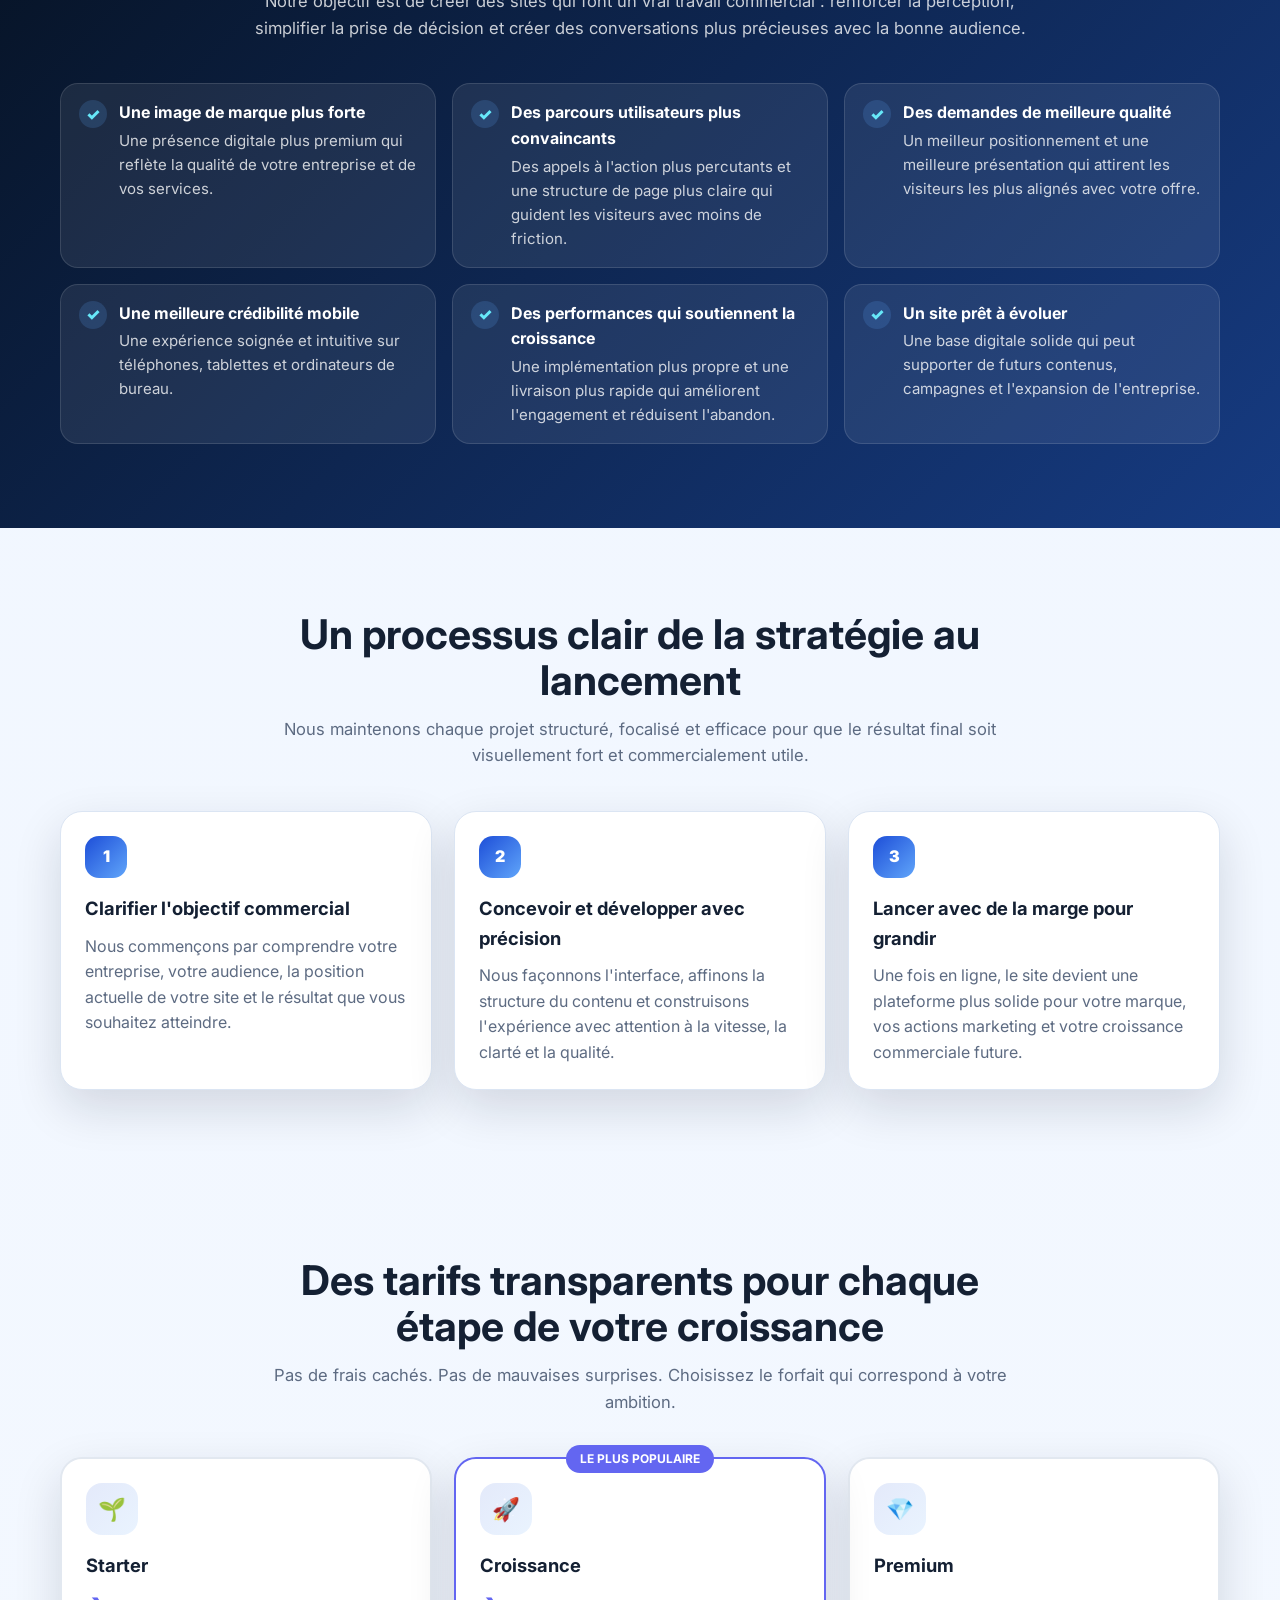
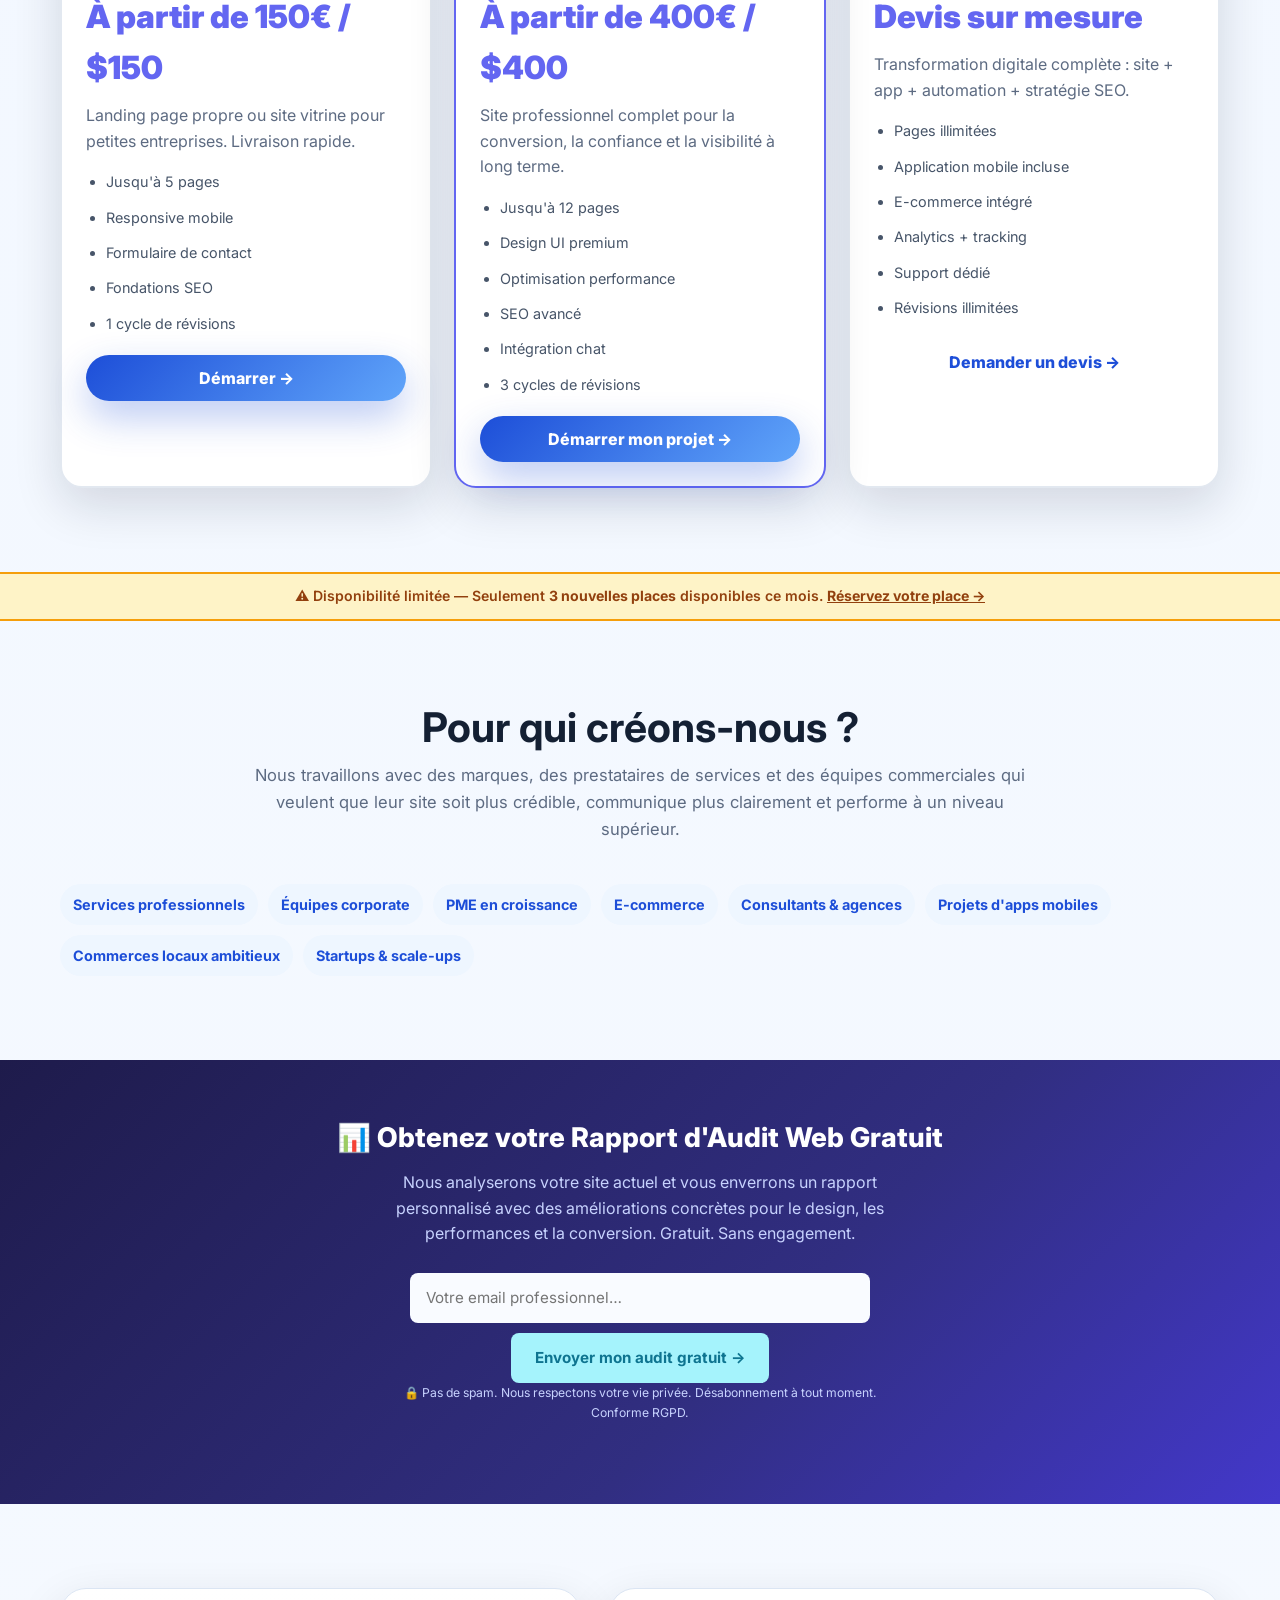
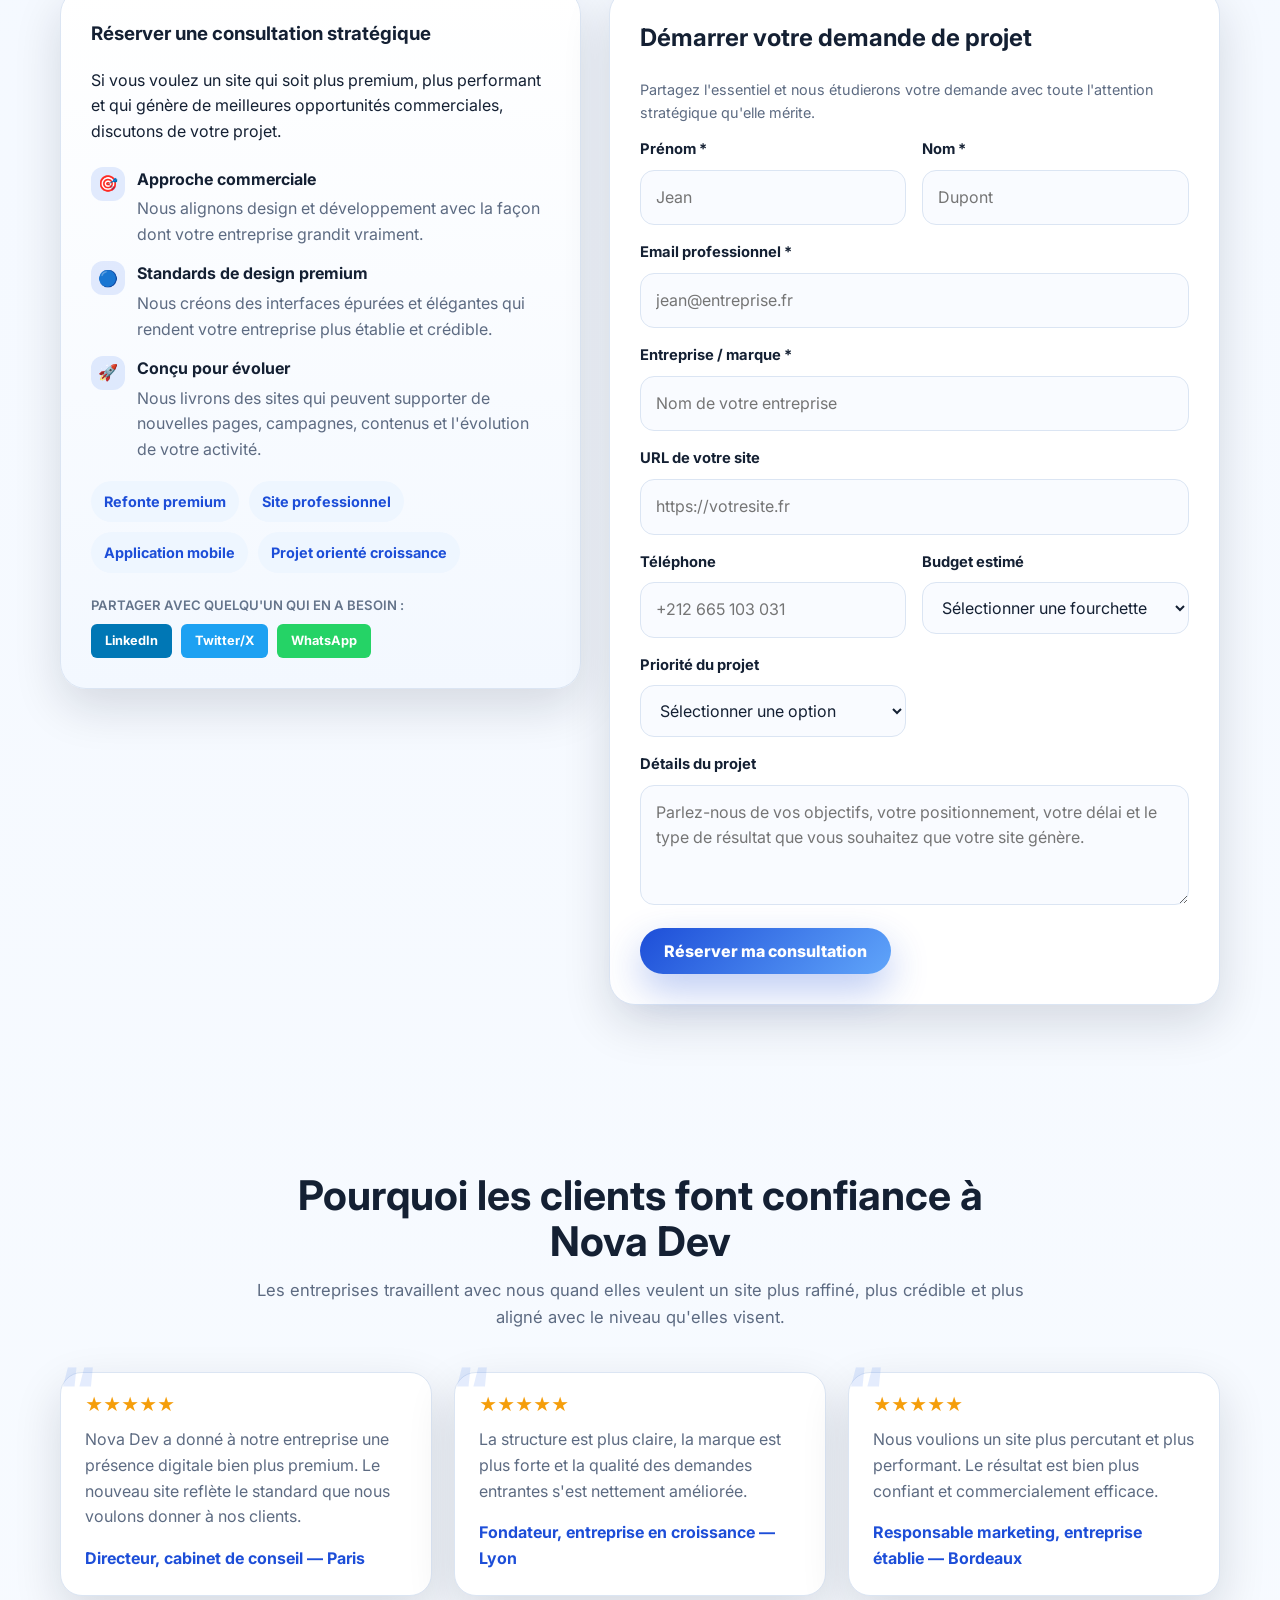
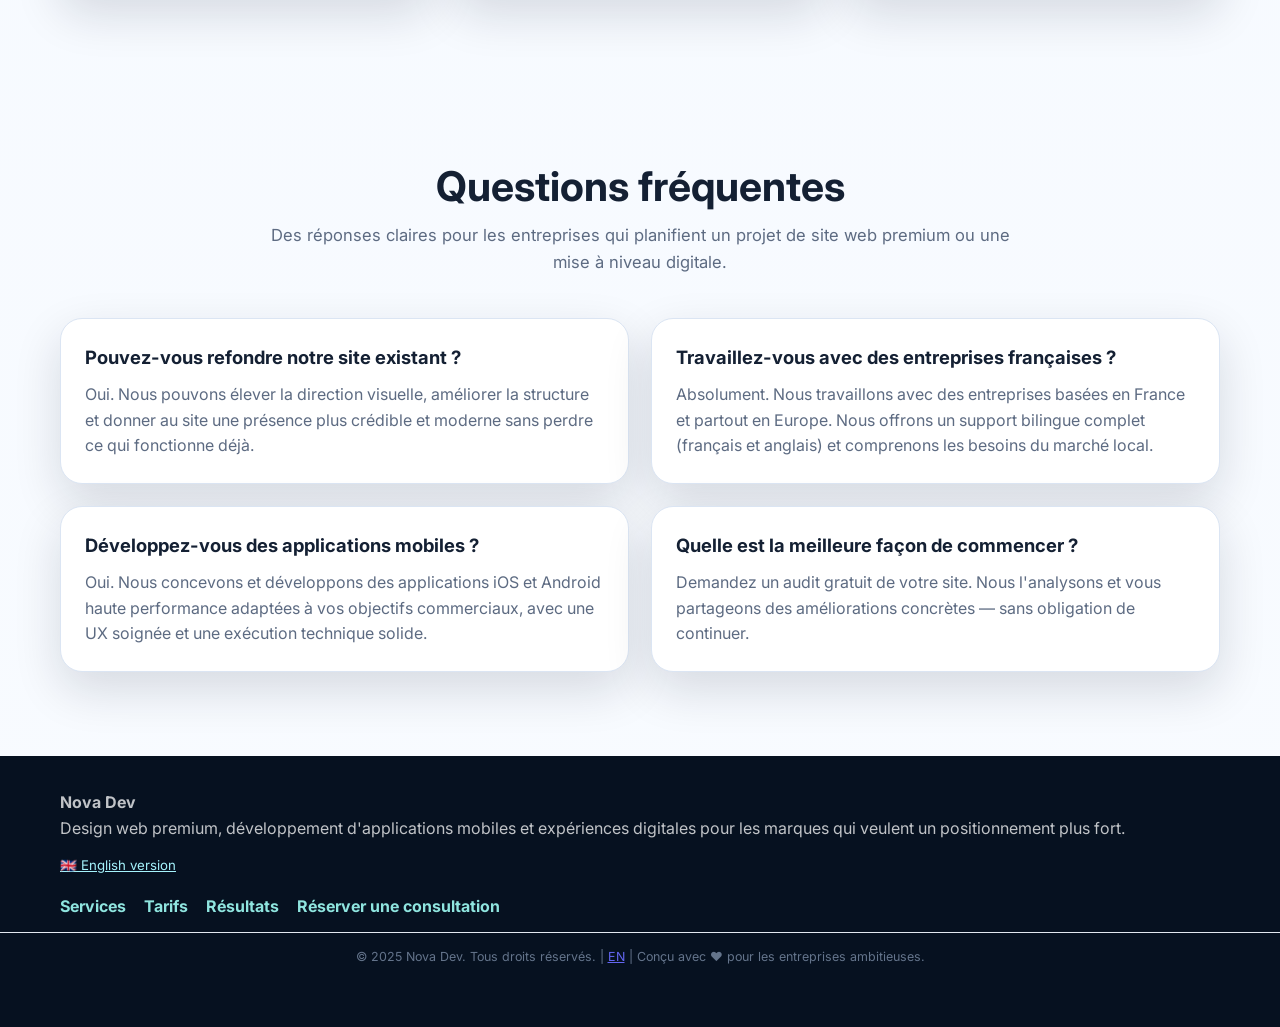
==== commit 3d97a477: "fix: correct Starter 150€ and Croissance 400€ pricing display" ====
--- a/index.html
+++ b/index.html
@@ -497,7 +497,7 @@
         <article class="card" style="border:2px solid #e2e8f0;">
           <div class="icon">🌱</div>
           <h3>Starter</h3>
-          <p style="font-size:2rem;font-weight:900;color:#6366f1;margin:10px 0;">À partir de 990€</p>
+          <p style="font-size:2rem;font-weight:900;color:#6366f1;margin:10px 0;">À partir de 150€ / $150</p>
           <p>Landing page propre ou site vitrine pour petites entreprises. Livraison rapide.</p>
           <ul style="text-align:left;margin:14px 0 18px;padding-left:20px;font-size:.9rem;color:#475569;line-height:1.9;">
             <li>Jusqu'à 5 pages</li>
@@ -512,7 +512,7 @@
           <div style="position:absolute;top:-14px;left:50%;transform:translateX(-50%);background:#6366f1;color:#fff;font-size:.75rem;font-weight:700;padding:4px 14px;border-radius:20px;">LE PLUS POPULAIRE</div>
           <div class="icon">🚀</div>
           <h3>Croissance</h3>
-          <p style="font-size:2rem;font-weight:900;color:#6366f1;margin:10px 0;">À partir de 2 500€</p>
+          <p style="font-size:2rem;font-weight:900;color:#6366f1;margin:10px 0;">À partir de 400€ / $400</p>
           <p>Site professionnel complet pour la conversion, la confiance et la visibilité à long terme.</p>
           <ul style="text-align:left;margin:14px 0 18px;padding-left:20px;font-size:.9rem;color:#475569;line-height:1.9;">
             <li>Jusqu'à 12 pages</li>
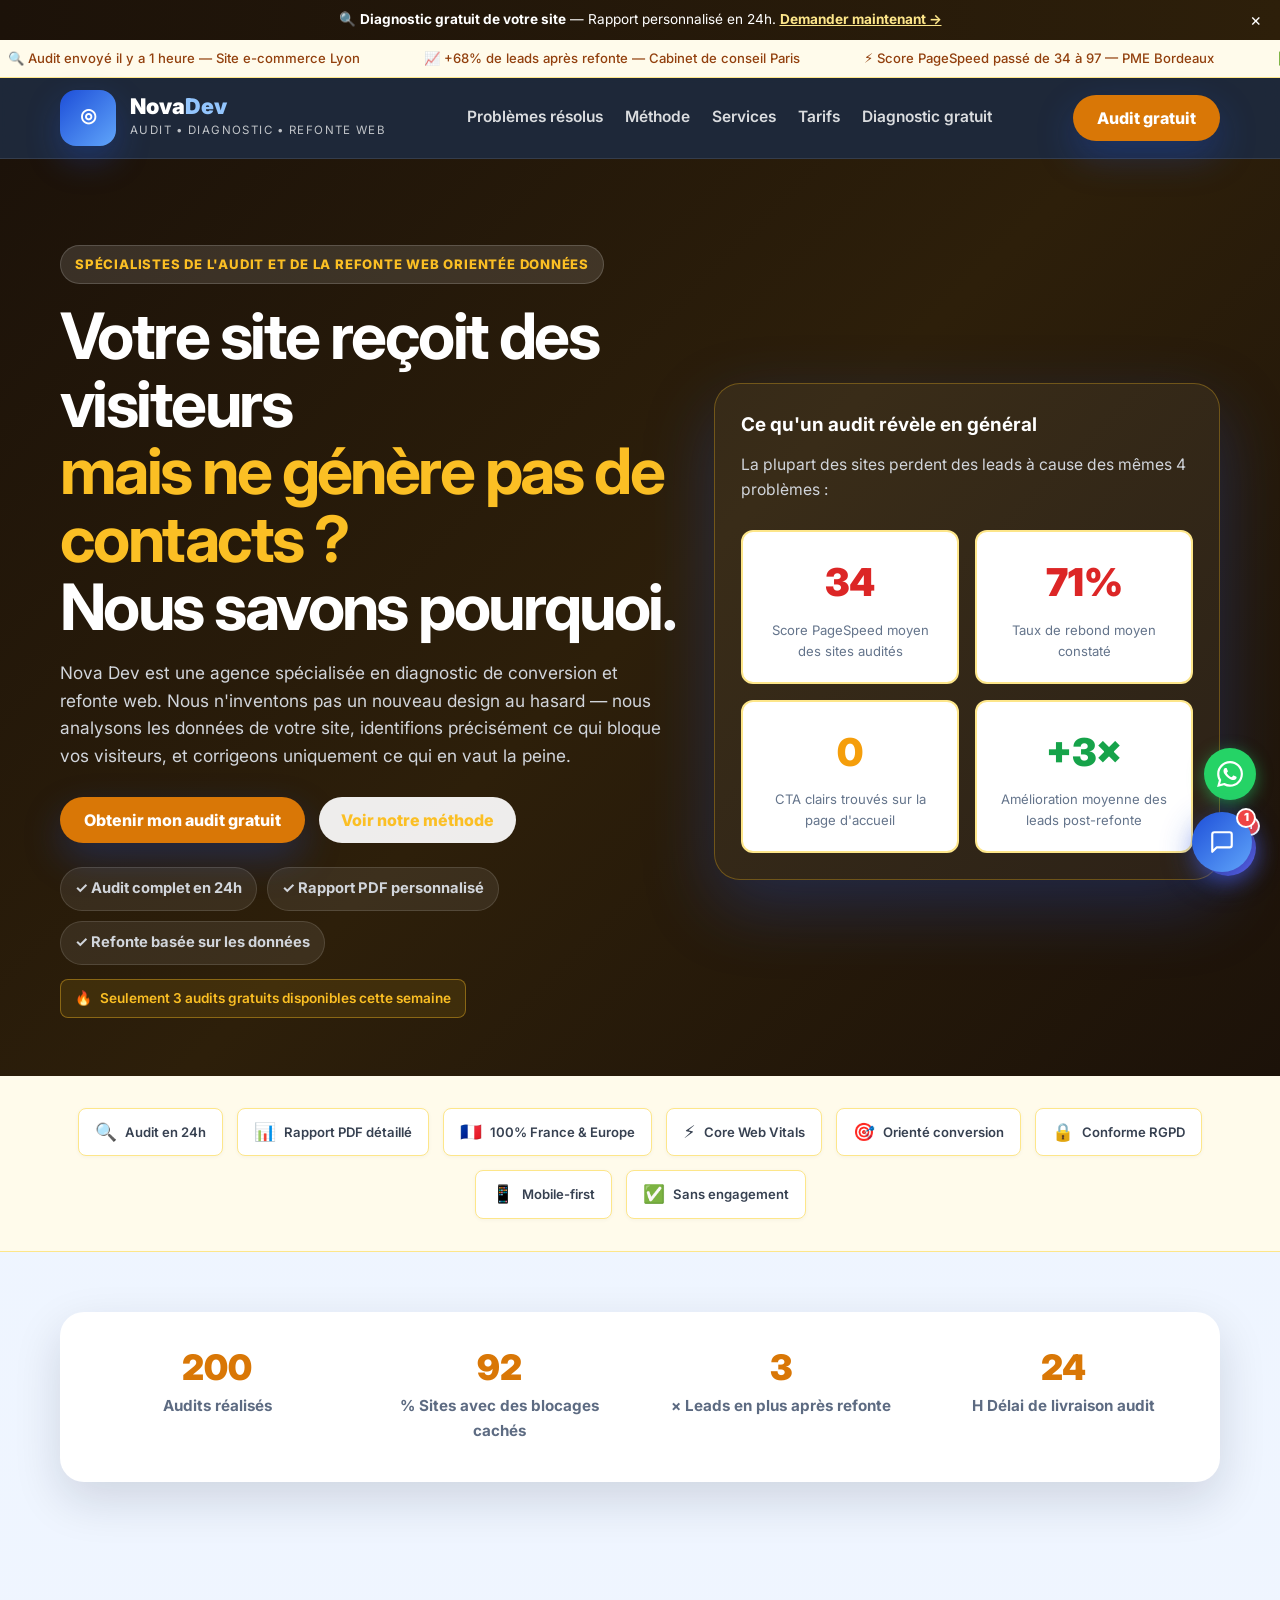
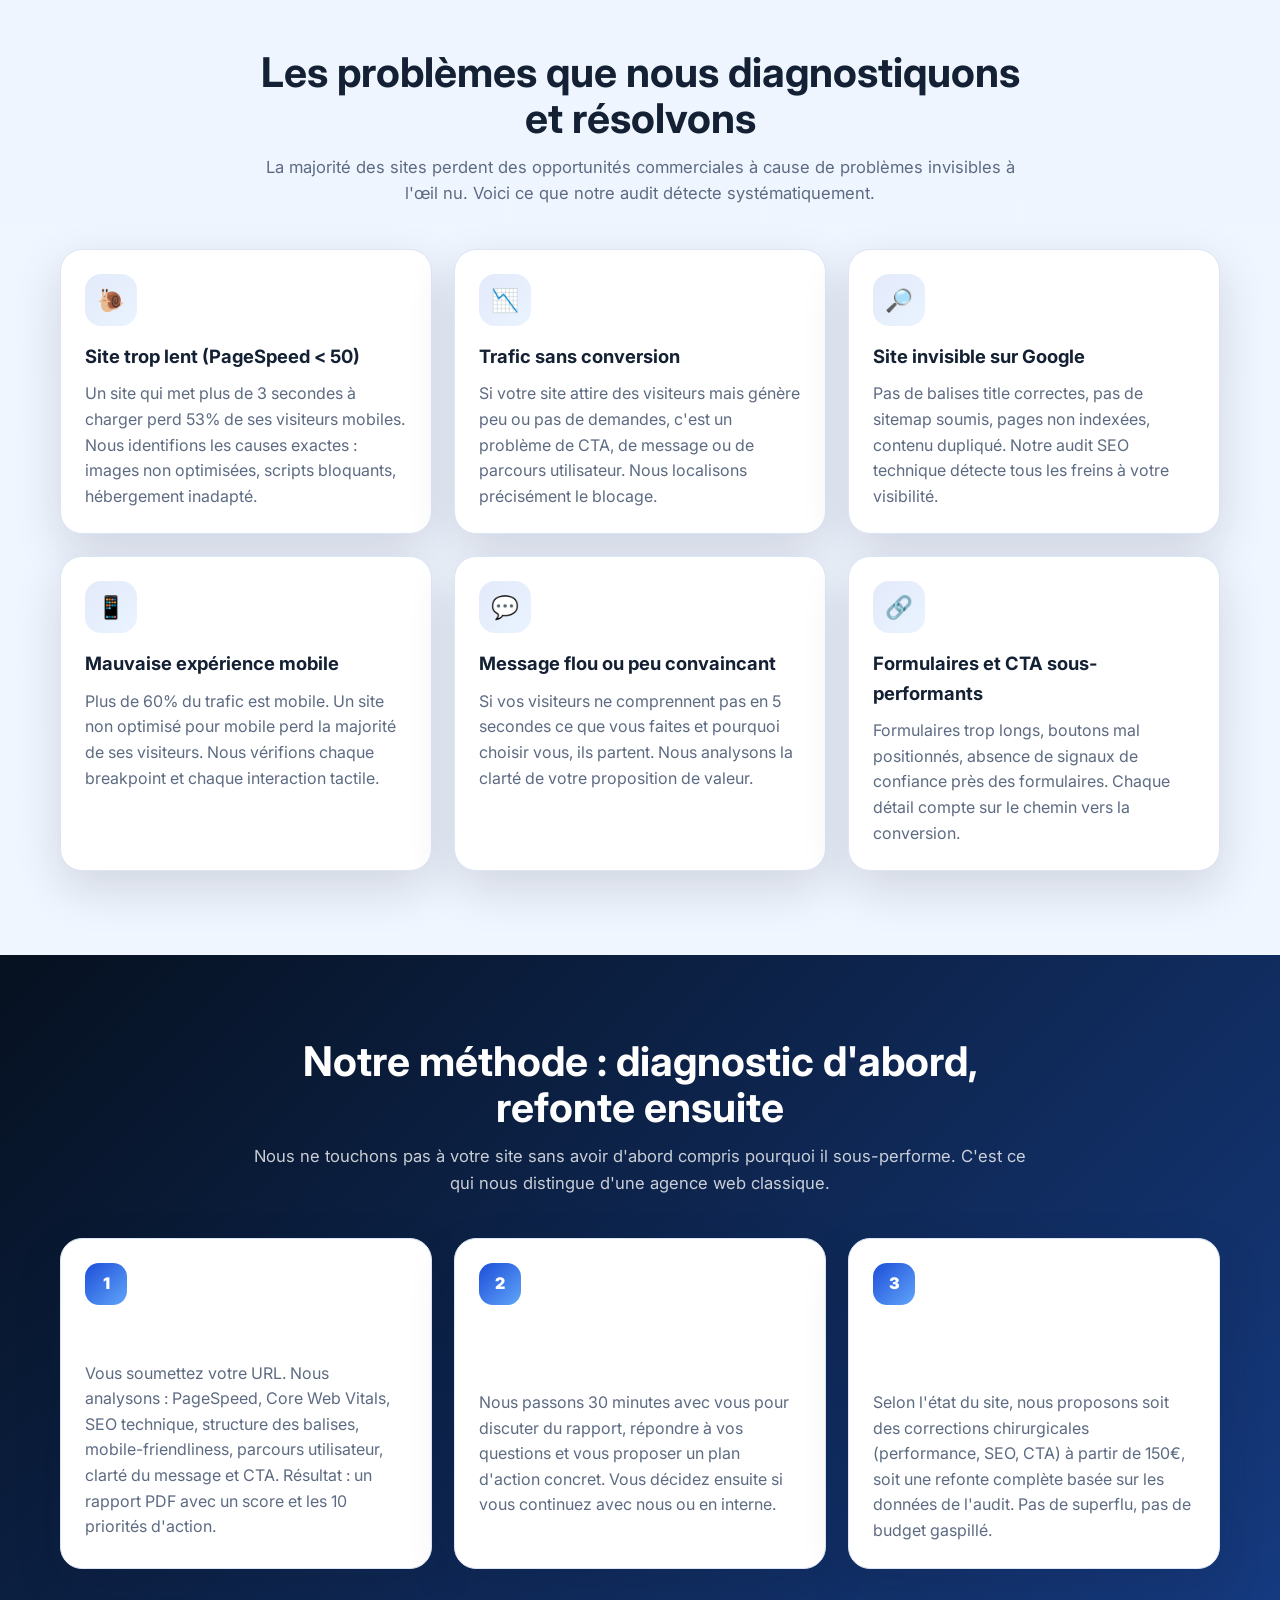
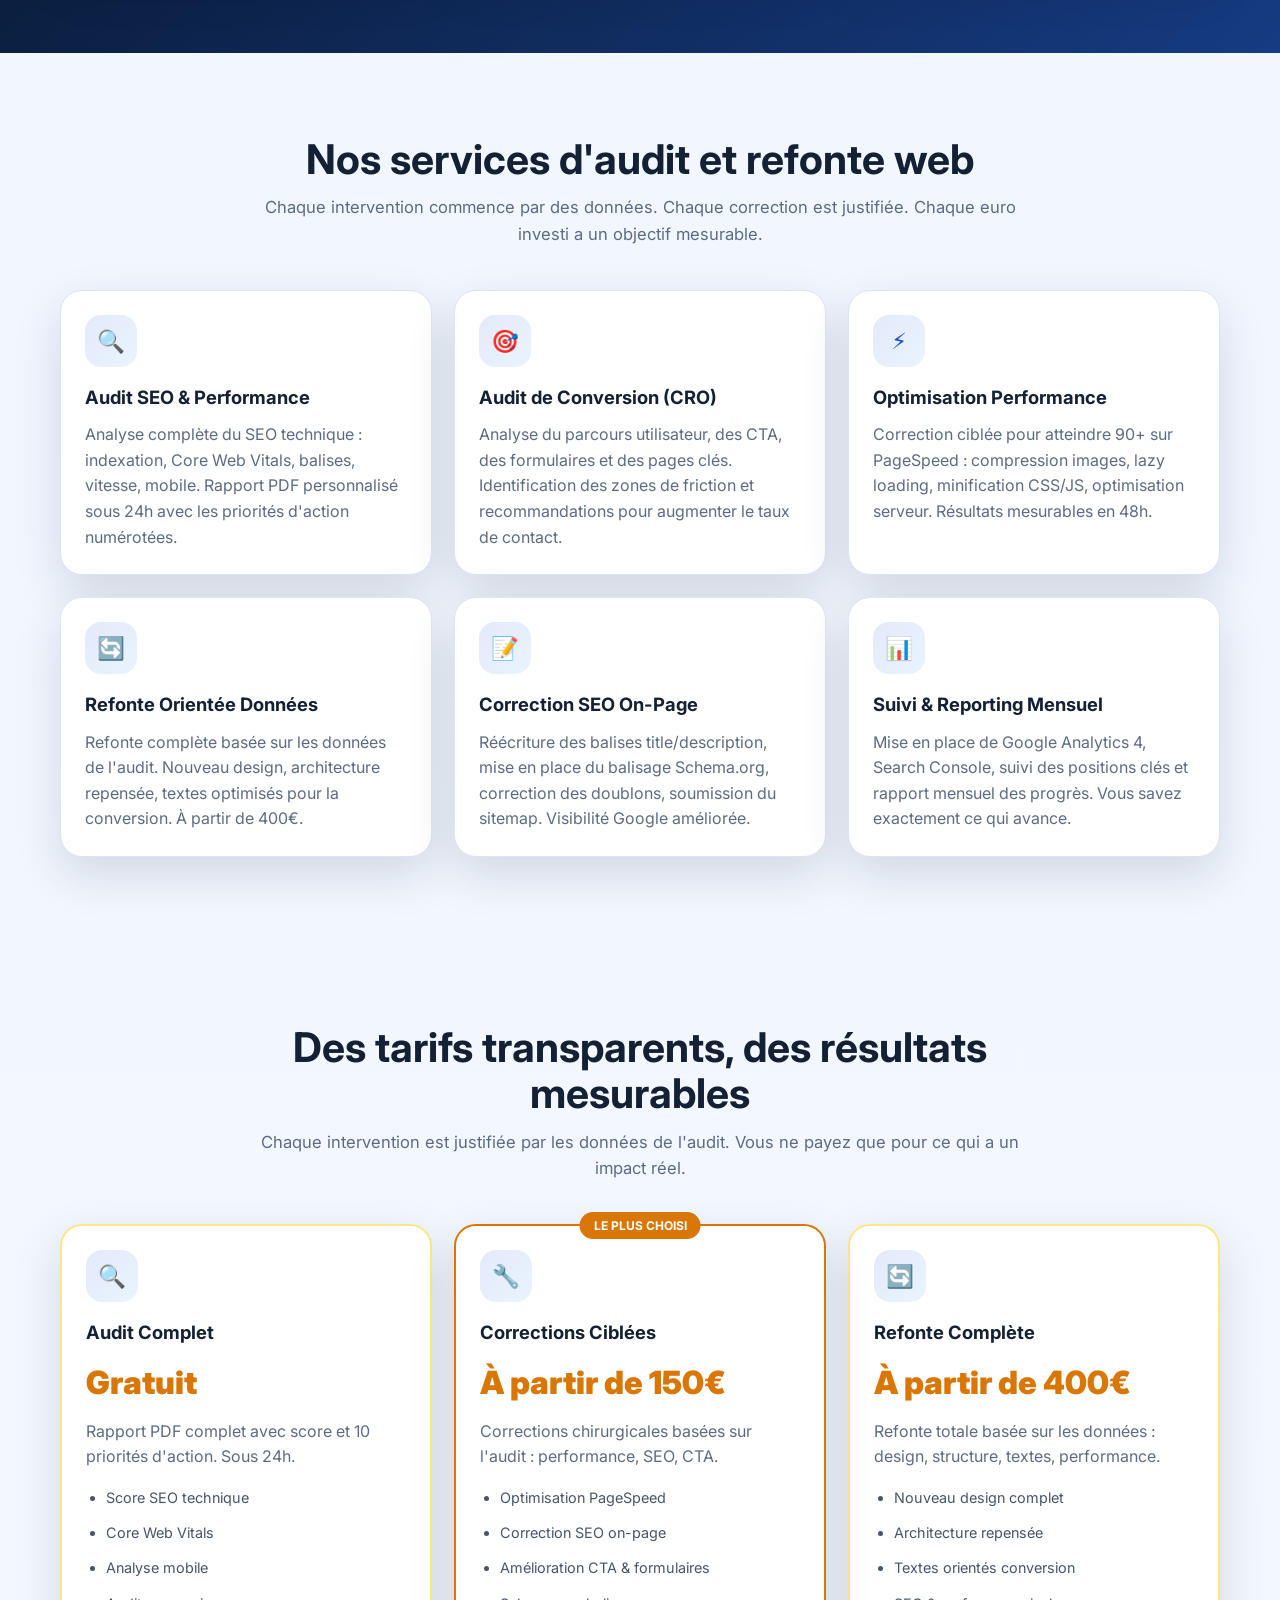
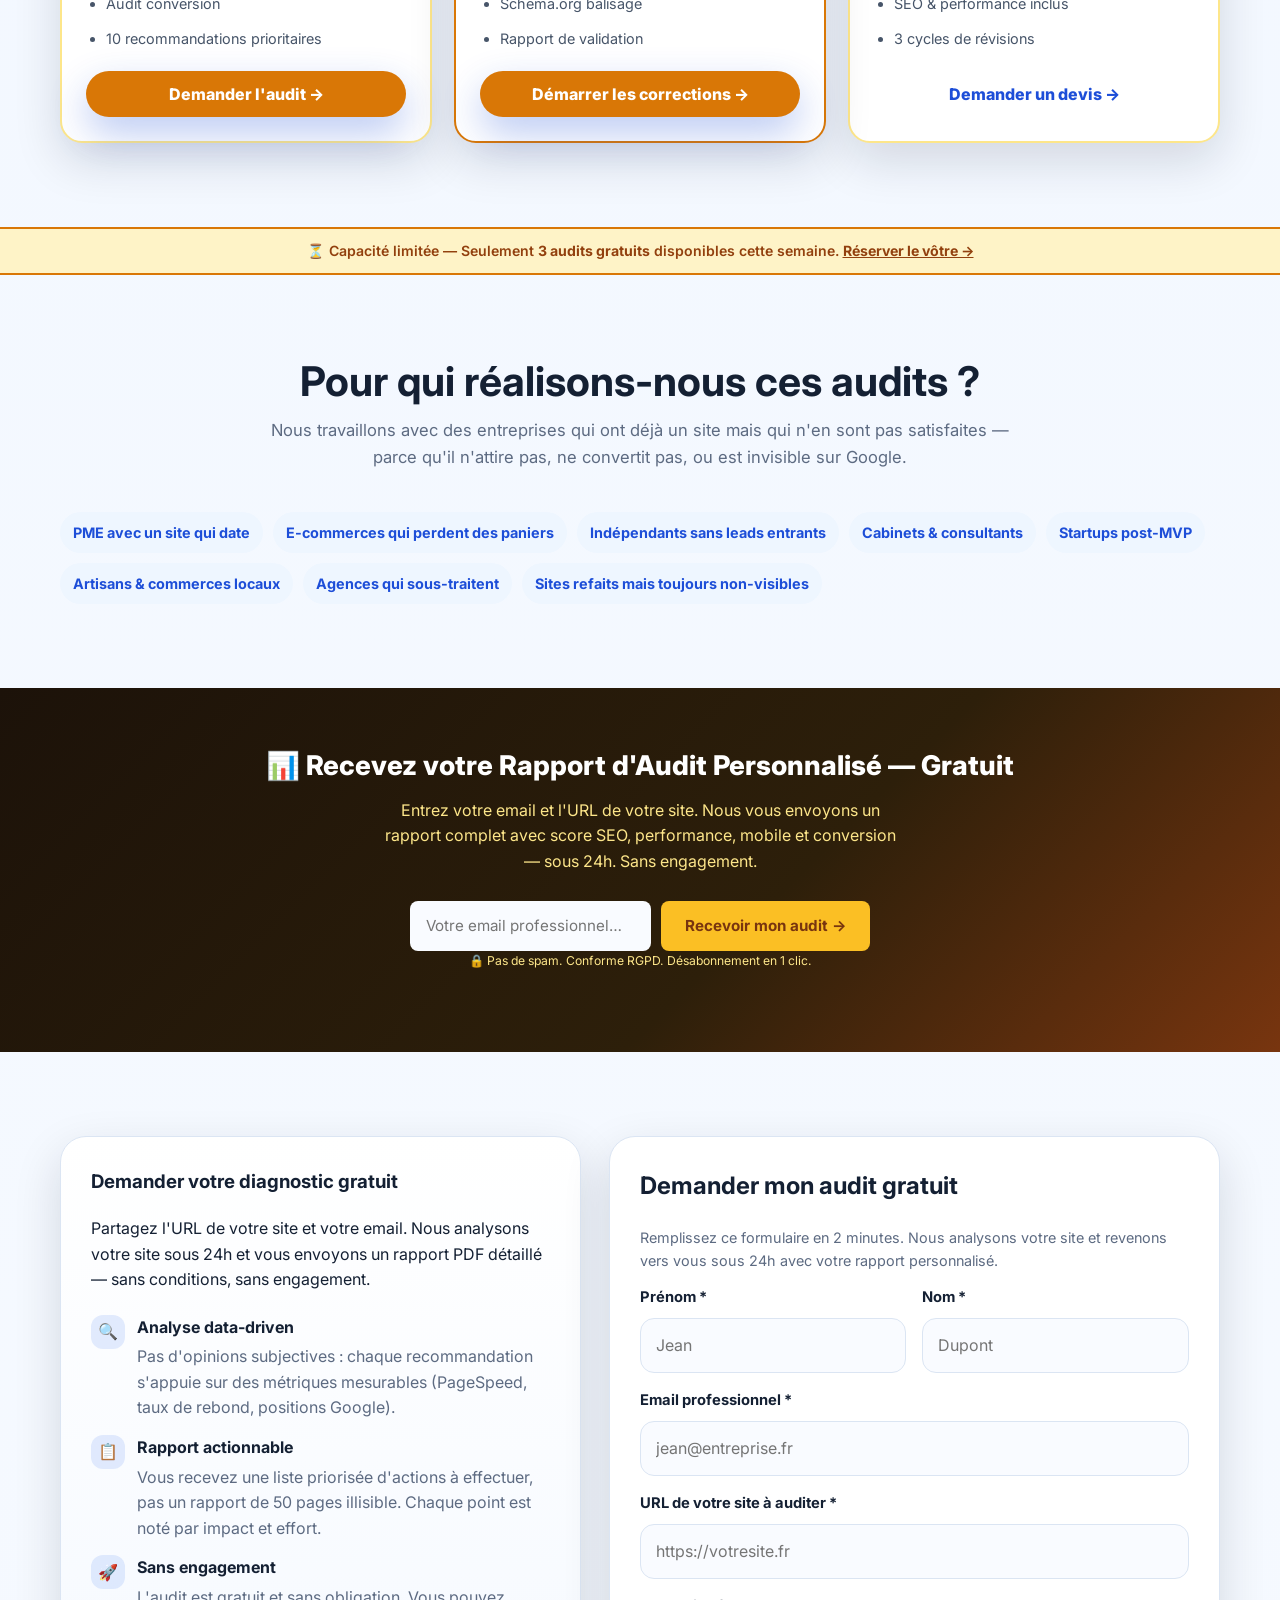
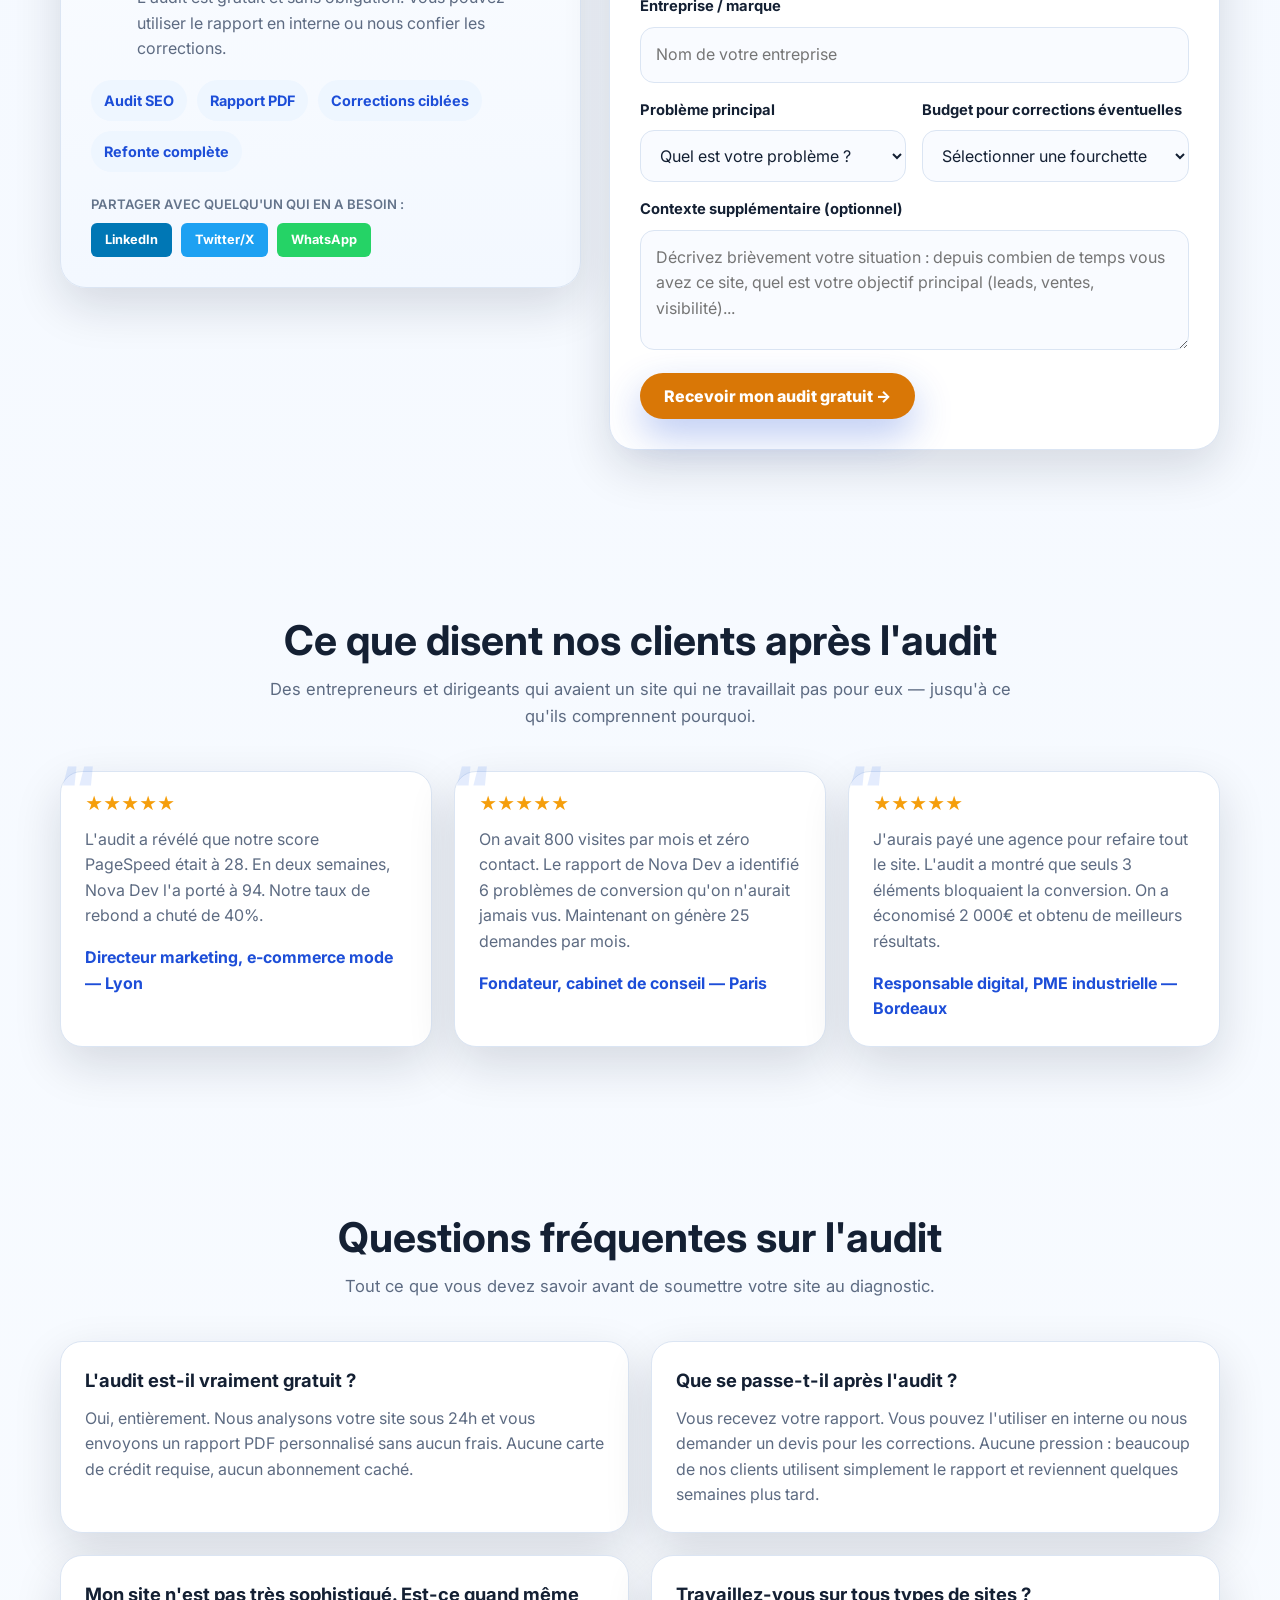
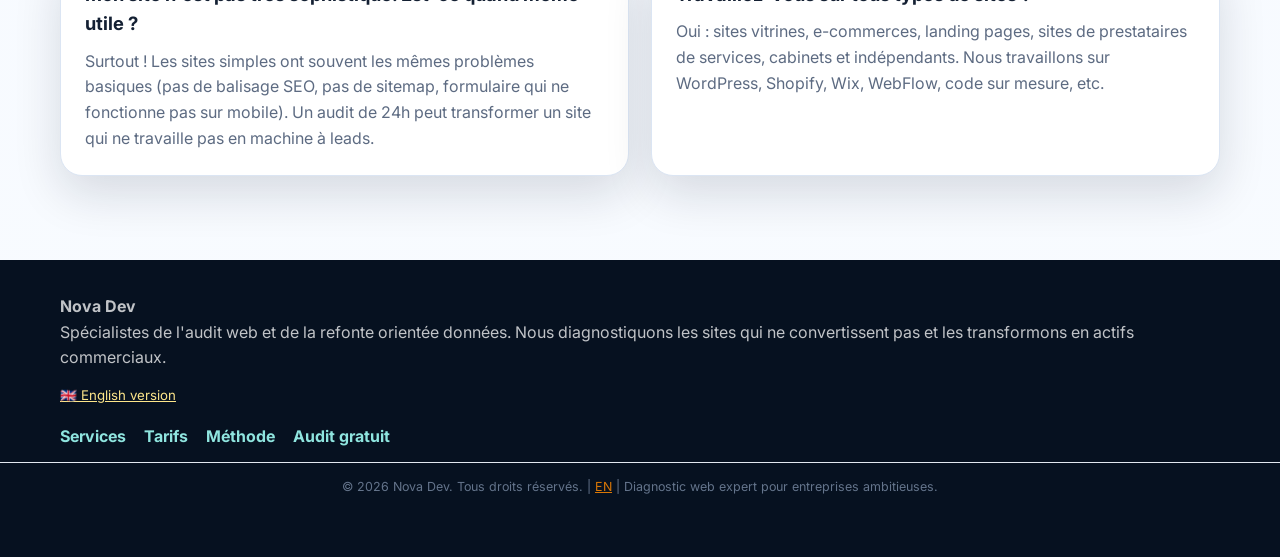
==== commit d2770d2e: "Refonte complète index.html — Nova Dev repositionné audit/diagnostic vs Ziri Dev création premium - " ====
--- a/index.html
+++ b/index.html
@@ -3,17 +3,17 @@
 <head>
   <meta charset="UTF-8" />
   <meta name="viewport" content="width=device-width, initial-scale=1.0" />
-  <title>Agence premium de création de sites web | Nova Dev France</title>
-  <meta name="description" content="Nova Dev crée des sites web premium pour les entreprises ambitieuses en France. Design haut de gamme, performances optimales et plus de demandes qualifiées." />
+  <title>Audit & Refonte de Site Web | Nova Dev — Diagnostic Gratuit France</title>
+  <meta name="description" content="Nova Dev diagnostique les sites web qui ne convertissent pas et les transforme. Audit gratuit en 24h, refonte orientée résultats pour PME et indépendants en France." />
   <meta name="robots" content="index,follow" />
-  <meta property="og:title" content="Agence premium de création de sites web | Nova Dev France" />
-  <meta property="og:description" content="Design et développement web haut de gamme pour les entreprises qui veulent une présence digitale plus forte, plus performante et plus rentable." />
+  <meta property="og:title" content="Audit & Refonte de Site Web | Nova Dev — Diagnostic Gratuit France" />
+  <meta property="og:description" content="Votre site reçoit du trafic mais ne génère pas de leads ? Nova Dev identifie exactement pourquoi et le corrige. Audit gratuit en 24h. Résultats garantis." />
   <meta property="og:type" content="website" />
   <meta property="og:url" content="https://novadev-fr-audit.vercel.app/" />
   <meta property="og:image" content="https://novadev-fr-audit.vercel.app/assets/img/og-image.png" />
   <meta name="twitter:card" content="summary_large_image" />
-  <meta name="twitter:title" content="Agence premium de création de sites web | Nova Dev France" />
-  <meta name="twitter:description" content="Design et développement web haut de gamme pour entreprises ambitieuses en France." />
+  <meta name="twitter:title" content="Audit & Refonte de Site Web | Nova Dev — Diagnostic Gratuit" />
+  <meta name="twitter:description" content="Votre site ne convertit pas ? Nova Dev diagnostique le problème et le répare. Audit gratuit 24h." />
   <!-- Canonical -->
   <link rel="canonical" href="https://novadev-fr-audit.vercel.app/" />
   <!-- Hreflang -->
@@ -25,22 +25,6 @@
   <link rel="preconnect" href="https://fonts.gstatic.com" crossorigin />
   <link href="https://fonts.googleapis.com/css2?family=Inter:wght@400;500;600;700;800;900&display=swap" rel="stylesheet" />
   <link rel="stylesheet" href="assets/css/style.css" />
-  <!-- =====================================================
-       STACK MARKETING AUTOMATION — ENTIÈREMENT GRATUIT
-       =====================================================
-       1. Umami Analytics  — RGPD, sans cookies, open-source
-          Déployer GRATUITEMENT sur Vercel : https://github.com/umami-software/umami
-       2. Brevo (ex Sendinblue) — Email + SMS automation (300 emails/jour GRATUIT)
-          https://www.brevo.com — remplacer YOUR_BREVO_FORM_ID ci-dessous
-       3. Tawk.to — Chat en direct gratuit + capture de leads
-          Remplacer YOUR_TAWK_PROPERTY_ID ci-dessous
-       4. Schema.org JSON-LD — Données structurées pour le SEO local
-       5. Popup exit-intent — JS personnalisé, 100% gratuit
-       6. Ticker preuve sociale — JS personnalisé, 100% gratuit
-       7. Barre de progression + CTA — JS personnalisé, 100% gratuit
-  ===================================================== -->
-  <!-- Umami Analytics (conforme RGPD, sans cookies) -->
-  <!-- <script async src="https://YOUR_UMAMI_DOMAIN.vercel.app/script.js" data-website-id="YOUR_UMAMI_WEBSITE_ID"></script> -->
 
   <!-- Google Search Console Verification -->
   <meta name="google-site-verification" content="GOOGLE_VERIFICATION_CODE_FR" />
@@ -49,7 +33,7 @@
   <!-- Yandex Webmaster Verification -->
   <meta name="yandex-verification" content="YANDEX_VERIFICATION_CODE_FR" />
 
-  <!-- Schema.org — Données structurées SEO complètes : Agence + Services + FAQ + Offres + Fil d'Ariane -->
+  <!-- Schema.org JSON-LD — Nova Dev : Audit & Refonte Web -->
   <script type="application/ld+json">
   {
     "@context": "https://schema.org",
@@ -58,8 +42,8 @@
         "@type": ["ProfessionalService", "Organization"],
         "@id": "https://novadev-fr-audit.vercel.app/#organization",
         "name": "Nova Dev",
-        "alternateName": "Nova Dev Agence Web",
-        "description": "Agence premium de création de sites web, refonte et développement mobile pour entreprises ambitieuses en France et en Europe. Sites web à partir de 150€.",
+        "alternateName": "Nova Dev Audit Web",
+        "description": "Agence spécialisée en audit SEO, diagnostic de conversion et refonte de sites web pour PME et indépendants en France. Audit gratuit en 24h.",
         "url": "https://novadev-fr-audit.vercel.app/",
         "logo": {
           "@type": "ImageObject",
@@ -70,11 +54,9 @@
           "https://novadev-audit.vercel.app/",
           "https://github.com/massziri",
           "https://www.linkedin.com/company/nova-dev-agency",
-          "https://twitter.com/novadevagency",
-          "https://www.facebook.com/novadevagency",
-          "https://www.instagram.com/novadevagency"
+          "https://twitter.com/novadevagency"
         ],
-        "serviceType": ["Création de site web", "Design web", "Refonte de site", "Développement mobile", "E-commerce", "Landing page", "SEO", "UI/UX Design"],
+        "serviceType": ["Audit SEO", "Audit de conversion", "Refonte de site web", "Optimisation de performance", "Diagnostic web", "UX Review", "Core Web Vitals"],
         "areaServed": [
           { "@type": "City", "name": "Paris" },
           { "@type": "City", "name": "Lyon" },
@@ -83,11 +65,10 @@
           { "@type": "City", "name": "Toulouse" },
           { "@type": "Country", "name": "France" },
           { "@type": "Country", "name": "Belgique" },
-          { "@type": "Country", "name": "Suisse" },
-          { "@type": "Continent", "name": "Europe" }
+          { "@type": "Country", "name": "Suisse" }
         ],
         "priceRange": "€€",
-        "currenciesAccepted": "EUR, USD",
+        "currenciesAccepted": "EUR",
         "paymentAccepted": "Virement bancaire, Carte de crédit",
         "contactPoint": {
           "@type": "ContactPoint",
@@ -99,8 +80,8 @@
         "@type": "WebSite",
         "@id": "https://novadev-fr-audit.vercel.app/#website",
         "url": "https://novadev-fr-audit.vercel.app/",
-        "name": "Nova Dev — Agence Web & Mobile Premium France",
-        "description": "Création de sites web premium à partir de 150€. Landing pages, sites professionnels, e-commerce et apps mobiles pour entreprises en France.",
+        "name": "Nova Dev — Audit & Refonte Web France",
+        "description": "Diagnostic gratuit de votre site web en 24h. Audit SEO, conversion, performance. Refonte complète si nécessaire.",
         "inLanguage": "fr",
         "potentialAction": {
           "@type": "SearchAction",
@@ -112,39 +93,34 @@
         "@type": "WebPage",
         "@id": "https://novadev-fr-audit.vercel.app/#webpage",
         "url": "https://novadev-fr-audit.vercel.app/",
-        "name": "Agence premium de création de sites web | Nova Dev France",
+        "name": "Audit & Refonte de Site Web | Nova Dev — Diagnostic Gratuit France",
         "isPartOf": { "@id": "https://novadev-fr-audit.vercel.app/#website" },
         "about": { "@id": "https://novadev-fr-audit.vercel.app/#organization" },
         "inLanguage": "fr",
         "datePublished": "2025-01-01",
-        "dateModified": "2026-04-04"
+        "dateModified": "2026-04-07"
       },
       {
         "@type": "Service",
-        "@id": "https://novadev-fr-audit.vercel.app/#landing-page-service",
-        "serviceType": "Création de Landing Page",
-        "name": "Création de Landing Page",
-        "description": "Landing pages haute conversion à partir de 150€. Design professionnel, optimisé pour générer des leads et des ventes.",
+        "@id": "https://novadev-fr-audit.vercel.app/#audit-service",
+        "serviceType": "Audit SEO & Conversion",
+        "name": "Audit Complet de Site Web",
+        "description": "Audit SEO, UX, performance et conversion en 24h. Rapport personnalisé avec les 10 points critiques à corriger immédiatement.",
         "provider": { "@id": "https://novadev-fr-audit.vercel.app/#organization" },
         "offers": {
           "@type": "Offer",
-          "price": "150",
+          "price": "0",
           "priceCurrency": "EUR",
-          "priceSpecification": {
-            "@type": "UnitPriceSpecification",
-            "price": "150",
-            "priceCurrency": "EUR",
-            "unitText": "à partir de"
-          }
+          "description": "Audit initial gratuit"
         },
         "areaServed": "France"
       },
       {
         "@type": "Service",
-        "@id": "https://novadev-fr-audit.vercel.app/#website-service",
-        "serviceType": "Création de Site Web",
-        "name": "Création de Site Web Professionnel",
-        "description": "Sites web professionnels et corporate à partir de 150€. 2 à 5 pages, livraison en 2 à 4 semaines.",
+        "@id": "https://novadev-fr-audit.vercel.app/#refonte-service",
+        "serviceType": "Refonte de Site Web",
+        "name": "Refonte Site Web Orientée Résultats",
+        "description": "Refonte complète basée sur les données de l'audit. Design repensé, performances optimisées, conversion améliorée. À partir de 150€.",
         "provider": { "@id": "https://novadev-fr-audit.vercel.app/#organization" },
         "offers": {
           "@type": "Offer",
@@ -154,23 +130,10 @@
       },
       {
         "@type": "Service",
-        "@id": "https://novadev-fr-audit.vercel.app/#ecommerce-service",
-        "serviceType": "Développement E-commerce",
-        "name": "Création de Site E-commerce",
-        "description": "Boutiques e-commerce complètes à partir de 200€. Intégration paiement, gestion produits, SEO inclus.",
-        "provider": { "@id": "https://novadev-fr-audit.vercel.app/#organization" },
-        "offers": {
-          "@type": "Offer",
-          "price": "200",
-          "priceCurrency": "EUR"
-        }
-      },
-      {
-        "@type": "Service",
-        "@id": "https://novadev-fr-audit.vercel.app/#redesign-service",
-        "serviceType": "Refonte de Site Web",
-        "name": "Refonte de Site Web",
-        "description": "Refonte complète de votre site web à partir de 150€. Nouveau design, UX améliorée, meilleures performances.",
+        "@id": "https://novadev-fr-audit.vercel.app/#performance-service",
+        "serviceType": "Optimisation Performance Web",
+        "name": "Optimisation Core Web Vitals & PageSpeed",
+        "description": "Correction technique ciblée pour atteindre 90+ PageSpeed. LCP, CLS, FID optimisés. SEO technique renforcé.",
         "provider": { "@id": "https://novadev-fr-audit.vercel.app/#organization" },
         "offers": {
           "@type": "Offer",
@@ -184,42 +147,42 @@
         "mainEntity": [
           {
             "@type": "Question",
-            "name": "Combien coûte la création d'un site web chez Nova Dev ?",
+            "name": "En quoi consiste l'audit gratuit de Nova Dev ?",
             "acceptedAnswer": {
               "@type": "Answer",
-              "text": "Nos tarifs commencent à 150€ pour les landing pages et sites professionnels. L'e-commerce démarre à 200€ et les applications mobiles à 200€. Prix fixes et transparents, sans frais cachés."
+              "text": "Nous analysons votre site sous 24h sur 4 axes : SEO technique (indexation, balises, sitemap), performance (Core Web Vitals, vitesse de chargement), conversion (CTA, parcours utilisateur, formulaires) et mobile. Vous recevez un rapport PDF avec les 10 points critiques à corriger en priorité."
             }
           },
           {
             "@type": "Question",
-            "name": "Quel est le délai de création d'un site web ?",
+            "name": "Quelle est la différence entre Nova Dev et une agence web classique ?",
             "acceptedAnswer": {
               "@type": "Answer",
-              "text": "Les landing pages sont livrées en 3 à 7 jours. Les sites professionnels en 2 à 4 semaines. Les projets e-commerce prennent 15 à 60 jours. Les applications mobiles entre 8 et 16 semaines selon la complexité."
+              "text": "Nous partons toujours d'un diagnostic data-driven avant de toucher au code. Une agence classique refait souvent un site à l'aveugle. Chez Nova Dev, chaque décision de refonte s'appuie sur des données concrètes issues de l'audit : zones de friction, taux de rebond, pages perdues en indexation."
             }
           },
           {
             "@type": "Question",
-            "name": "Travaillez-vous avec des entreprises en dehors de la France ?",
+            "name": "Mon site a du trafic mais peu de contacts. Pouvez-vous aider ?",
             "acceptedAnswer": {
               "@type": "Answer",
-              "text": "Oui. Nova Dev travaille avec des clients en France, Belgique, Suisse et dans toute l'Europe. Nous communiquons en français et en anglais."
+              "text": "C'est exactement notre spécialité. Un site qui reçoit du trafic sans générer de leads souffre généralement d'un problème de conversion : CTA mal placés, formulaires trop longs, message peu clair ou manque de preuve sociale. Notre audit identifie précisément ces blocages."
             }
           },
           {
             "@type": "Question",
-            "name": "Quelles technologies utilisez-vous ?",
+            "name": "Combien coûte une refonte après l'audit ?",
             "acceptedAnswer": {
               "@type": "Answer",
-              "text": "Nous utilisons React, Next.js, TypeScript, Node.js, Shopify, WordPress ainsi que React Native et Flutter pour les applications mobiles."
+              "text": "Nos refontes démarrent à 150€ pour des corrections ciblées (performance, SEO, CTA). Une refonte complète avec nouveau design est à partir de 400€. L'audit est toujours gratuit et sans engagement de suite."
             }
           },
           {
             "@type": "Question",
-            "name": "Proposez-vous des services de refonte de site web ?",
+            "name": "Travaillez-vous en dehors de Paris ?",
             "acceptedAnswer": {
               "@type": "Answer",
-              "text": "Oui. Notre service de refonte démarre à 150€. Nous modernisons votre site avec un nouveau design, une UX améliorée et de meilleures performances."
+              "text": "Oui, nous travaillons avec des clients dans toute la France (Lyon, Marseille, Bordeaux, Toulouse, Lille...) ainsi qu'en Belgique et en Suisse, entièrement à distance. Nos livrables sont clairs et nos échanges structurés."
             }
           }
         ]
@@ -239,12 +202,19 @@
   }
   </script>
   <style>
-    /* ── MARKETING AUTOMATION EXTRAS ─────────────────────── */
-    #scroll-bar { position:fixed; top:0; left:0; width:0; height:3px; background:linear-gradient(90deg,#6366f1,#8b5cf6); z-index:9999; transition:width .1s; }
-    #sticky-banner { display:flex; align-items:center; justify-content:center; gap:12px; background:linear-gradient(90deg,#1e1b4b,#312e81); color:#fff; font-size:.85rem; padding:9px 16px; position:relative; z-index:900; flex-wrap:wrap; }
-    #sticky-banner a { color:#a5f3fc; font-weight:700; text-decoration:underline; white-space:nowrap; }
+    /* ── NOVA DEV — AUDIT THEME (orange/amber) ─────────────── */
+    :root {
+      --nd-primary: #d97706;
+      --nd-dark: #1c1209;
+      --nd-dark2: #2d1f0a;
+      --nd-accent: #fbbf24;
+      --nd-light: #fffbeb;
+    }
+    #scroll-bar { position:fixed; top:0; left:0; width:0; height:3px; background:linear-gradient(90deg,#d97706,#f59e0b); z-index:9999; transition:width .1s; }
+    #sticky-banner { display:flex; align-items:center; justify-content:center; gap:12px; background:linear-gradient(90deg,#1c1209,#2d1f0a); color:#fff; font-size:.85rem; padding:9px 16px; position:relative; z-index:900; flex-wrap:wrap; }
+    #sticky-banner a { color:#fde68a; font-weight:700; text-decoration:underline; white-space:nowrap; }
     #sticky-banner .close-banner { position:absolute; right:12px; background:none; border:none; color:#fff; cursor:pointer; font-size:1.1rem; line-height:1; }
-    #social-proof { background:#f0fdf4; border-bottom:1px solid #bbf7d0; padding:8px 0; overflow:hidden; font-size:.82rem; color:#166534; font-weight:500; }
+    #social-proof { background:#fffbeb; border-bottom:1px solid #fde68a; padding:8px 0; overflow:hidden; font-size:.82rem; color:#92400e; font-weight:500; }
     .ticker-inner { display:flex; gap:48px; white-space:nowrap; animation:ticker 28s linear infinite; }
     .ticker-inner span { padding:0 8px; }
     @keyframes ticker { 0%{transform:translateX(0)} 100%{transform:translateX(-50%)} }
@@ -252,36 +222,49 @@
     #exit-overlay.active { display:flex; }
     #exit-box { background:#fff; border-radius:16px; padding:40px 36px; max-width:460px; width:90%; text-align:center; position:relative; box-shadow:0 24px 60px rgba(0,0,0,.2); animation:fadeUp .35s ease; }
     @keyframes fadeUp { from{opacity:0;transform:translateY(30px)} to{opacity:1;transform:translateY(0)} }
-    #exit-box h2 { font-size:1.5rem; font-weight:800; color:#1e1b4b; margin:0 0 10px; }
+    #exit-box h2 { font-size:1.5rem; font-weight:800; color:#1c1209; margin:0 0 10px; }
     #exit-box p { color:#475569; margin:0 0 22px; font-size:.95rem; }
     #exit-box .exit-btns { display:flex; gap:12px; justify-content:center; flex-wrap:wrap; }
     #exit-box .exit-btns a { display:inline-block; padding:12px 22px; border-radius:8px; font-weight:700; font-size:.9rem; text-decoration:none; cursor:pointer; }
-    #exit-box .exit-yes { background:#6366f1; color:#fff; }
+    #exit-box .exit-yes { background:#d97706; color:#fff; }
     #exit-box .exit-no { background:#f1f5f9; color:#475569; }
     #exit-close { position:absolute; top:14px; right:16px; background:none; border:none; font-size:1.4rem; cursor:pointer; color:#94a3b8; }
     #wa-float { position:fixed; bottom:100px; right:24px; z-index:8000; background:#25D366; color:#fff; border-radius:50%; width:52px; height:52px; display:flex; align-items:center; justify-content:center; box-shadow:0 4px 16px rgba(37,211,102,.5); text-decoration:none; animation:pulse 2s infinite; }
     @keyframes pulse { 0%,100%{box-shadow:0 4px 16px rgba(37,211,102,.5)} 50%{box-shadow:0 4px 28px rgba(37,211,102,.8)} }
     #wa-float svg { width:26px; height:26px; }
-    .lead-strip { background:linear-gradient(135deg,#1e1b4b 0%,#312e81 60%,#4338ca 100%); color:#fff; padding:56px 20px; text-align:center; }
+    .lead-strip { background:linear-gradient(135deg,#1c1209 0%,#2d1f0a 60%,#78350f 100%); color:#fff; padding:56px 20px; text-align:center; }
     .lead-strip h2 { font-size:1.7rem; font-weight:800; margin:0 0 10px; }
-    .lead-strip p { color:#c7d2fe; margin:0 0 26px; max-width:520px; margin-left:auto; margin-right:auto; }
+    .lead-strip p { color:#fde68a; margin:0 0 26px; max-width:520px; margin-left:auto; margin-right:auto; }
     .lead-form { display:flex; gap:10px; max-width:460px; margin:0 auto; flex-wrap:wrap; justify-content:center; }
     .lead-form input[type=email] { flex:1; min-width:200px; padding:13px 16px; border-radius:8px; border:none; font-size:.95rem; outline:none; }
-    .lead-form button { padding:13px 24px; background:#a5f3fc; color:#0e7490; font-weight:700; border:none; border-radius:8px; cursor:pointer; font-size:.95rem; white-space:nowrap; }
-    .lead-note { font-size:.76rem; color:#94a3b8; margin-top:10px; }
-    .cta-timer { display:inline-flex; align-items:center; gap:8px; background:rgba(239,68,68,.1); border:1px solid rgba(239,68,68,.3); border-radius:8px; padding:8px 14px; font-size:.85rem; color:#dc2626; font-weight:600; margin-top:14px; }
-    .stat strong { display:block; font-size:2.2rem; font-weight:900; color:#6366f1; }
-    .trust-badges { display:flex; flex-wrap:wrap; gap:14px; justify-content:center; padding:32px 20px; background:#f8fafc; border-bottom:1px solid #e2e8f0; }
-    .trust-badge { display:flex; align-items:center; gap:8px; background:#fff; border:1px solid #e2e8f0; border-radius:8px; padding:9px 16px; font-size:.82rem; font-weight:600; color:#374151; box-shadow:0 1px 4px rgba(0,0,0,.04); }
+    .lead-form button { padding:13px 24px; background:#fbbf24; color:#78350f; font-weight:700; border:none; border-radius:8px; cursor:pointer; font-size:.95rem; white-space:nowrap; }
+    .lead-note { font-size:.76rem; color:#d1d5db; margin-top:10px; }
+    .cta-timer { display:inline-flex; align-items:center; gap:8px; background:rgba(217,119,6,.1); border:1px solid rgba(217,119,6,.3); border-radius:8px; padding:8px 14px; font-size:.85rem; color:#d97706; font-weight:600; margin-top:14px; }
+    .stat strong { display:block; font-size:2.2rem; font-weight:900; color:#d97706; }
+    .trust-badges { display:flex; flex-wrap:wrap; gap:14px; justify-content:center; padding:32px 20px; background:#fffbeb; border-bottom:1px solid #fde68a; }
+    .trust-badge { display:flex; align-items:center; gap:8px; background:#fff; border:1px solid #fde68a; border-radius:8px; padding:9px 16px; font-size:.82rem; font-weight:600; color:#374151; box-shadow:0 1px 4px rgba(0,0,0,.04); }
     .trust-badge span { font-size:1.1rem; }
-    .urgency-bar { background:#fef3c7; border-top:2px solid #f59e0b; border-bottom:2px solid #f59e0b; padding:11px; text-align:center; font-size:.88rem; font-weight:600; color:#92400e; }
-    #lead-popup { display:none; position:fixed; bottom:80px; left:20px; z-index:7000; background:#fff; border-radius:14px; padding:22px 24px; max-width:300px; box-shadow:0 8px 32px rgba(0,0,0,.18); border-top:4px solid #6366f1; }
+    .urgency-bar { background:#fef3c7; border-top:2px solid #d97706; border-bottom:2px solid #d97706; padding:11px; text-align:center; font-size:.88rem; font-weight:600; color:#92400e; }
+    #lead-popup { display:none; position:fixed; bottom:80px; left:20px; z-index:7000; background:#fff; border-radius:14px; padding:22px 24px; max-width:300px; box-shadow:0 8px 32px rgba(0,0,0,.18); border-top:4px solid #d97706; }
     #lead-popup.active { display:block; animation:fadeUp .3s ease; }
-    #lead-popup h4 { margin:0 0 8px; font-size:1rem; font-weight:800; color:#1e1b4b; }
+    #lead-popup h4 { margin:0 0 8px; font-size:1rem; font-weight:800; color:#1c1209; }
     #lead-popup p { font-size:.82rem; color:#64748b; margin:0 0 12px; }
-    #lead-popup input { width:100%; box-sizing:border-box; padding:9px 12px; border:1px solid #e2e8f0; border-radius:7px; font-size:.88rem; margin-bottom:9px; outline:none; }
-    #lead-popup button.lp-btn { width:100%; padding:10px; background:#6366f1; color:#fff; border:none; border-radius:7px; font-weight:700; cursor:pointer; font-size:.9rem; }
+    #lead-popup input { width:100%; box-sizing:border-box; padding:9px 12px; border:1px solid #fde68a; border-radius:7px; font-size:.88rem; margin-bottom:9px; outline:none; }
+    #lead-popup button.lp-btn { width:100%; padding:10px; background:#d97706; color:#fff; border:none; border-radius:7px; font-weight:700; cursor:pointer; font-size:.9rem; }
     #lead-popup .lp-close { position:absolute; top:10px; right:13px; background:none; border:none; cursor:pointer; font-size:1.1rem; color:#94a3b8; }
+    /* Audit score visual */
+    .audit-score-grid { display:grid; grid-template-columns:repeat(auto-fit,minmax(180px,1fr)); gap:16px; margin-top:28px; }
+    .audit-score-card { background:#fff; border:2px solid #fde68a; border-radius:12px; padding:20px 16px; text-align:center; }
+    .audit-score-card .score { font-size:2.4rem; font-weight:900; color:#d97706; display:block; }
+    .audit-score-card .score.bad { color:#dc2626; }
+    .audit-score-card .score.mid { color:#f59e0b; }
+    .audit-score-card .score.good { color:#16a34a; }
+    .audit-score-card p { font-size:.82rem; color:#64748b; margin:6px 0 0; }
+    .problem-list { list-style:none; padding:0; margin:0; }
+    .problem-list li { display:flex; align-items:flex-start; gap:12px; padding:14px 0; border-bottom:1px solid #f3f4f6; font-size:.9rem; color:#374151; }
+    .problem-list li:last-child { border-bottom:none; }
+    .problem-list .icon-bad { color:#dc2626; font-size:1.2rem; flex-shrink:0; }
+    .problem-list .icon-fix { color:#16a34a; font-size:1.2rem; flex-shrink:0; }
   </style>
 </head>
 <body>
@@ -290,44 +273,44 @@
 
 <!-- Bannière d'annonce sticky -->
 <div id="sticky-banner">
-  <span>🚀 <strong>Audit de site gratuit</strong> — Places limitées ce mois-ci. <a href="#contact">Réservez la vôtre →</a></span>
+  <span>🔍 <strong>Diagnostic gratuit de votre site</strong> — Rapport personnalisé en 24h. <a href="#contact">Demander maintenant →</a></span>
   <button class="close-banner" aria-label="Fermer la bannière" onclick="this.parentElement.remove()">×</button>
 </div>
 
 <!-- Ticker preuve sociale -->
 <div id="social-proof" aria-hidden="true">
   <div class="ticker-inner">
-    <span>✅ Une nouvelle demande de projet reçue il y a 2 heures</span>
-    <span>🌍 Clients en France, à Paris, Lyon, Bordeaux et en Europe</span>
-    <span>⭐ « Le redesign a triplé nos leads qualifiés » — Client, Paris</span>
-    <span>🚀 5 consultations de projets réservées cette semaine</span>
-    <span>📈 « Notre site convertit maintenant 4× mieux » — Fondateur SaaS</span>
-    <span>✅ Une nouvelle demande de projet reçue il y a 2 heures</span>
-    <span>🌍 Clients en France, à Paris, Lyon, Bordeaux et en Europe</span>
-    <span>⭐ « Le redesign a triplé nos leads qualifiés » — Client, Paris</span>
-    <span>🚀 5 consultations de projets réservées cette semaine</span>
-    <span>📈 « Notre site convertit maintenant 4× mieux » — Fondateur SaaS</span>
+    <span>🔍 Audit envoyé il y a 1 heure — Site e-commerce Lyon</span>
+    <span>📈 +68% de leads après refonte — Cabinet de conseil Paris</span>
+    <span>⚡ Score PageSpeed passé de 34 à 97 — PME Bordeaux</span>
+    <span>✅ 12 audits réalisés cette semaine en France</span>
+    <span>🏆 « Enfin on sait pourquoi notre site ne convertissait pas » — Fondateur startup</span>
+    <span>🔍 Audit envoyé il y a 1 heure — Site e-commerce Lyon</span>
+    <span>📈 +68% de leads après refonte — Cabinet de conseil Paris</span>
+    <span>⚡ Score PageSpeed passé de 34 à 97 — PME Bordeaux</span>
+    <span>✅ 12 audits réalisés cette semaine en France</span>
+    <span>🏆 « Enfin on sait pourquoi notre site ne convertissait pas » — Fondateur startup</span>
   </div>
 </div>
 
 <header class="site-header">
   <div class="container site-nav">
     <a class="brand" href="#top" aria-label="Accueil Nova Dev">
-      <div class="brand-mark"><span>&lt;/&gt;</span></div>
+      <div class="brand-mark"><span>◎</span></div>
       <div class="brand-copy">
         <span class="brand-title">Nova<em>Dev</em></span>
-        <span class="brand-tag">Sites premium • Design • Croissance</span>
+        <span class="brand-tag">Audit • Diagnostic • Refonte web</span>
       </div>
     </a>
     <nav class="nav-links" aria-label="Navigation principale">
+      <a href="#problemes">Problèmes résolus</a>
+      <a href="#methode">Méthode</a>
       <a href="#services">Services</a>
-      <a href="#results">Résultats</a>
-      <a href="#process">Méthode</a>
       <a href="#pricing">Tarifs</a>
-      <a href="#contact">Contact</a>
+      <a href="#contact">Diagnostic gratuit</a>
     </nav>
     <div class="nav-actions">
-      <a class="btn btn-primary" href="#contact">Audit gratuit</a>
+      <a class="btn btn-primary" href="#contact" style="background:#d97706;border-color:#d97706;">Audit gratuit</a>
       <button class="menu-toggle" type="button" aria-label="Ouvrir le menu" aria-expanded="false" data-menu-toggle>
         <svg viewBox="0 0 24 24" fill="none" stroke="currentColor" stroke-width="2.2" stroke-linecap="round"><path d="M4 7h16M4 12h16M4 17h16"/></svg>
       </button>
@@ -337,31 +320,43 @@
 
 <main id="top">
   <!-- HERO -->
-  <section class="hero">
+  <section class="hero" style="background:linear-gradient(135deg,#1c1209 0%,#2d1f0a 50%,#1c1209 100%);">
     <div class="container hero-grid">
       <div>
-        <div class="eyebrow">Expériences digitales conçues pour la confiance, la performance et la croissance</div>
-        <h1>Nous créons des <span>sites web premium</span> pour les entreprises qui veulent paraître plus professionnelles et convertir davantage.</h1>
-        <p>Nova Dev conçoit et développe des expériences digitales soignées pour les entreprises qui prennent leur image au sérieux. Nous créons des sites qui combinent une présentation élégante, une structure stratégique et une exécution technique solide — pour que votre entreprise soit crédible, performante et génère de vraies opportunités commerciales.</p>
+        <div class="eyebrow" style="color:#fbbf24;">Spécialistes de l'audit et de la refonte web orientée données</div>
+        <h1 style="color:#fff;">Votre site reçoit des visiteurs<br /><span style="color:#fbbf24;">mais ne génère pas de contacts ?</span><br />Nous savons pourquoi.</h1>
+        <p style="color:#d1d5db;">Nova Dev est une agence spécialisée en diagnostic de conversion et refonte web. Nous n'inventons pas un nouveau design au hasard — nous analysons les données de votre site, identifions précisément ce qui bloque vos visiteurs, et corrigeons uniquement ce qui en vaut la peine.</p>
         <div class="hero-actions">
-          <a class="btn btn-primary" href="#contact">Obtenir un audit gratuit</a>
-          <a class="btn btn-secondary" href="#services">Découvrir nos services</a>
+          <a class="btn btn-primary" href="#contact" style="background:#d97706;border-color:#d97706;">Obtenir mon audit gratuit</a>
+          <a class="btn btn-secondary" href="#methode" style="border-color:#fbbf24;color:#fbbf24;">Voir notre méthode</a>
         </div>
-        <div class="hero-points">
-          <span>✓ Positionnement visuel premium</span>
-          <span>✓ Performances optimales</span>
-          <span>✓ Conçu pour attirer des leads qualifiés</span>
+        <div class="hero-points" style="color:#d1d5db;">
+          <span>✓ Audit complet en 24h</span>
+          <span>✓ Rapport PDF personnalisé</span>
+          <span>✓ Refonte basée sur les données</span>
         </div>
-        <div class="cta-timer">🔥 <span>Plus que <span id="countdown">7</span> places d'audit gratuit disponibles ce mois</span></div>
-      </div>
-      <aside class="hero-card" aria-label="Aperçu des services">
-        <h2>Ce qui distingue notre travail</h2>
-        <p>Nous nous concentrons sur les détails qui élèvent la perception, améliorent l'utilisabilité et créent de meilleurs résultats commerciaux.</p>
-        <div class="mini-grid">
-          <div class="mini-card"><strong>Positionnement</strong><span>Messages et présentation plus forts pour une image de marque percutante</span></div>
-          <div class="mini-card"><strong>Exécution</strong><span>Développement propre, responsive et orienté performance</span></div>
-          <div class="mini-card"><strong>Conversion</strong><span>Parcours utilisateurs plus clairs pour guider vers la bonne action</span></div>
-          <div class="mini-card"><strong>Pérennité</strong><span>Une base digitale conçue pour évoluer avec votre entreprise</span></div>
+        <div class="cta-timer" style="background:rgba(251,191,36,.1);border-color:rgba(251,191,36,.4);color:#fbbf24;">🔥 <span>Seulement <span id="countdown">3</span> audits gratuits disponibles cette semaine</span></div>
+      </div>
+      <aside class="hero-card" aria-label="Ce que révèle un audit" style="background:rgba(255,255,255,.06);border-color:rgba(251,191,36,.3);">
+        <h2 style="color:#fff;">Ce qu'un audit révèle en général</h2>
+        <p style="color:#d1d5db;">La plupart des sites perdent des leads à cause des mêmes 4 problèmes :</p>
+        <div class="audit-score-grid">
+          <div class="audit-score-card">
+            <span class="score bad">34</span>
+            <p>Score PageSpeed moyen des sites audités</p>
+          </div>
+          <div class="audit-score-card">
+            <span class="score bad">71%</span>
+            <p>Taux de rebond moyen constaté</p>
+          </div>
+          <div class="audit-score-card">
+            <span class="score mid">0</span>
+            <p>CTA clairs trouvés sur la page d'accueil</p>
+          </div>
+          <div class="audit-score-card">
+            <span class="score good">+3×</span>
+            <p>Amélioration moyenne des leads post-refonte</p>
+          </div>
         </div>
       </aside>
     </div>
@@ -369,23 +364,92 @@
 
   <!-- BADGES DE CONFIANCE -->
   <div class="trust-badges">
+    <div class="trust-badge"><span>🔍</span> Audit en 24h</div>
+    <div class="trust-badge"><span>📊</span> Rapport PDF détaillé</div>
+    <div class="trust-badge"><span>🇫🇷</span> 100% France & Europe</div>
+    <div class="trust-badge"><span>⚡</span> Core Web Vitals</div>
+    <div class="trust-badge"><span>🎯</span> Orienté conversion</div>
     <div class="trust-badge"><span>🔒</span> Conforme RGPD</div>
-    <div class="trust-badge"><span>⚡</span> 100/100 PageSpeed</div>
-    <div class="trust-badge"><span>🇫🇷</span> Spécialiste France & Europe</div>
-    <div class="trust-badge"><span>📱</span> Design Mobile-First</div>
-    <div class="trust-badge"><span>🏆</span> Code de qualité premium</div>
-    <div class="trust-badge"><span>🔄</span> Livraison agile</div>
-    <div class="trust-badge"><span>✅</span> Architecture SEO-ready</div>
-    <div class="trust-badge"><span>🤝</span> Support post-lancement</div>
+    <div class="trust-badge"><span>📱</span> Mobile-first</div>
+    <div class="trust-badge"><span>✅</span> Sans engagement</div>
   </div>
 
   <!-- STATISTIQUES -->
   <section class="stats">
     <div class="container stats-grid">
-      <div class="stat"><strong data-count="120">0</strong><span>Projets livrés</span></div>
-      <div class="stat"><strong data-count="98">0</strong><span>% Clients satisfaits</span></div>
-      <div class="stat"><strong data-count="4">0</strong><span>× Taux de conversion moyen</span></div>
-      <div class="stat"><strong data-count="48">0</strong><span>H Délai de première livraison</span></div>
+      <div class="stat"><strong data-count="200">0</strong><span>Audits réalisés</span></div>
+      <div class="stat"><strong data-count="92">0</strong><span>% Sites avec des blocages cachés</span></div>
+      <div class="stat"><strong data-count="3">0</strong><span>× Leads en plus après refonte</span></div>
+      <div class="stat"><strong data-count="24">0</strong><span>H Délai de livraison audit</span></div>
+    </div>
+  </section>
+
+  <!-- PROBLÈMES RÉSOLUS -->
+  <section id="problemes">
+    <div class="container">
+      <div class="section-head">
+        <h2>Les problèmes que nous diagnostiquons et résolvons</h2>
+        <p>La majorité des sites perdent des opportunités commerciales à cause de problèmes invisibles à l'œil nu. Voici ce que notre audit détecte systématiquement.</p>
+      </div>
+      <div class="cards-3">
+        <article class="card">
+          <div class="icon" style="color:#dc2626;">🐌</div>
+          <h3>Site trop lent (PageSpeed &lt; 50)</h3>
+          <p>Un site qui met plus de 3 secondes à charger perd 53% de ses visiteurs mobiles. Nous identifions les causes exactes : images non optimisées, scripts bloquants, hébergement inadapté.</p>
+        </article>
+        <article class="card">
+          <div class="icon" style="color:#dc2626;">📉</div>
+          <h3>Trafic sans conversion</h3>
+          <p>Si votre site attire des visiteurs mais génère peu ou pas de demandes, c'est un problème de CTA, de message ou de parcours utilisateur. Nous localisons précisément le blocage.</p>
+        </article>
+        <article class="card">
+          <div class="icon" style="color:#dc2626;">🔎</div>
+          <h3>Site invisible sur Google</h3>
+          <p>Pas de balises title correctes, pas de sitemap soumis, pages non indexées, contenu dupliqué. Notre audit SEO technique détecte tous les freins à votre visibilité.</p>
+        </article>
+        <article class="card">
+          <div class="icon" style="color:#f59e0b;">📱</div>
+          <h3>Mauvaise expérience mobile</h3>
+          <p>Plus de 60% du trafic est mobile. Un site non optimisé pour mobile perd la majorité de ses visiteurs. Nous vérifions chaque breakpoint et chaque interaction tactile.</p>
+        </article>
+        <article class="card">
+          <div class="icon" style="color:#f59e0b;">💬</div>
+          <h3>Message flou ou peu convaincant</h3>
+          <p>Si vos visiteurs ne comprennent pas en 5 secondes ce que vous faites et pourquoi choisir vous, ils partent. Nous analysons la clarté de votre proposition de valeur.</p>
+        </article>
+        <article class="card">
+          <div class="icon" style="color:#f59e0b;">🔗</div>
+          <h3>Formulaires et CTA sous-performants</h3>
+          <p>Formulaires trop longs, boutons mal positionnés, absence de signaux de confiance près des formulaires. Chaque détail compte sur le chemin vers la conversion.</p>
+        </article>
+      </div>
+    </div>
+  </section>
+
+  <!-- MÉTHODE -->
+  <section class="dark-band" id="methode">
+    <div class="container">
+      <div class="section-head">
+        <h2>Notre méthode : diagnostic d'abord, refonte ensuite</h2>
+        <p>Nous ne touchons pas à votre site sans avoir d'abord compris pourquoi il sous-performe. C'est ce qui nous distingue d'une agence web classique.</p>
+      </div>
+      <div class="steps">
+        <article class="card">
+          <div class="step-number">1</div>
+          <h3>Audit complet en 24h</h3>
+          <p>Vous soumettez votre URL. Nous analysons : PageSpeed, Core Web Vitals, SEO technique, structure des balises, mobile-friendliness, parcours utilisateur, clarté du message et CTA. Résultat : un rapport PDF avec un score et les 10 priorités d'action.</p>
+        </article>
+        <article class="card">
+          <div class="step-number">2</div>
+          <h3>Consultation stratégique (optionnelle)</h3>
+          <p>Nous passons 30 minutes avec vous pour discuter du rapport, répondre à vos questions et vous proposer un plan d'action concret. Vous décidez ensuite si vous continuez avec nous ou en interne.</p>
+        </article>
+        <article class="card">
+          <div class="step-number">3</div>
+          <h3>Corrections ciblées ou refonte complète</h3>
+          <p>Selon l'état du site, nous proposons soit des corrections chirurgicales (performance, SEO, CTA) à partir de 150€, soit une refonte complète basée sur les données de l'audit. Pas de superflu, pas de budget gaspillé.</p>
+        </article>
+      </div>
     </div>
   </section>
 
@@ -393,94 +457,39 @@
   <section id="services">
     <div class="container">
       <div class="section-head">
-        <h2>Des services de design et développement pour les entreprises qui exigent plus de leur site web</h2>
-        <p>Nous créons des expériences digitales raffinées qui font bien plus que paraître modernes. Elles renforcent la crédibilité, clarifient votre offre et soutiennent la croissance à chaque point de contact important.</p>
+        <h2>Nos services d'audit et refonte web</h2>
+        <p>Chaque intervention commence par des données. Chaque correction est justifiée. Chaque euro investi a un objectif mesurable.</p>
       </div>
       <div class="cards-3">
         <article class="card">
-          <div class="icon">🧭</div>
-          <h3>Direction stratégique de projet</h3>
-          <p>Nous définissons la structure, les priorités et le flux des pages pour que le site soutienne vos objectifs commerciaux dès le premier jour.</p>
-        </article>
-        <article class="card">
-          <div class="icon">🎨</div>
-          <h3>Design d'interface premium</h3>
-          <p>Nous concevons des interfaces épurées et confiantes qui présentent votre entreprise avec précision, sophistication et clarté.</p>
-        </article>
-        <article class="card">
-          <div class="icon">💼</div>
-          <h3>Sites corporate et professionnels</h3>
-          <p>Nous construisons des sites professionnels pour les entreprises qui ont besoin d'une présence en ligne plus forte, d'une communication plus claire et d'une image de marque plus soignée.</p>
-        </article>
-        <article class="card">
-          <div class="icon">🛍️</div>
-          <h3>E-commerce orienté conversion</h3>
-          <p>Nous façonnons des expériences d'achat en ligne qui présentent bien les produits, créent la confiance et réduisent les frictions tout au long du parcours d'achat.</p>
+          <div class="icon">🔍</div>
+          <h3>Audit SEO & Performance</h3>
+          <p>Analyse complète du SEO technique : indexation, Core Web Vitals, balises, vitesse, mobile. Rapport PDF personnalisé sous 24h avec les priorités d'action numérotées.</p>
+        </article>
+        <article class="card">
+          <div class="icon">🎯</div>
+          <h3>Audit de Conversion (CRO)</h3>
+          <p>Analyse du parcours utilisateur, des CTA, des formulaires et des pages clés. Identification des zones de friction et recommandations pour augmenter le taux de contact.</p>
         </article>
         <article class="card">
           <div class="icon">⚡</div>
-          <h3>Performance et visibilité technique</h3>
-          <p>Nous améliorons la vitesse, la structure et la qualité technique pour préparer le site à une meilleure visibilité sur les moteurs de recherche.</p>
-        </article>
-        <article class="card">
-          <div class="icon">📱</div>
-          <h3>Développement d'applications mobiles</h3>
-          <p>Nous concevons et développons des applications mobiles haute performance pour iOS et Android qui prolongent votre marque et génèrent des résultats concrets.</p>
-        </article>
-        <article class="card">
-          <div class="icon">📈</div>
-          <h3>Évolution digitale à long terme</h3>
-          <p>Au fil de votre croissance, nous vous aidons à enrichir le site, affiner les pages et le maintenir aligné sur les nouvelles opportunités.</p>
-        </article>
-        <article class="card">
-          <div class="icon">🔍</div>
-          <h3>SEO & Visibilité locale en France</h3>
-          <p>Nous construisons des fondations SEO techniques, des schémas de localisation et une structure de contenu qui aident votre site à se positionner sur les recherches clés en France.</p>
-        </article>
-      </div>
-    </div>
-  </section>
-
-  <!-- RÉSULTATS -->
-  <section class="dark-band" id="results">
-    <div class="container">
-      <div class="section-head">
-        <h2>Ce que nous aidons nos clients à accomplir</h2>
-        <p>Notre objectif est de créer des sites qui font un vrai travail commercial : renforcer la perception, simplifier la prise de décision et créer des conversations plus précieuses avec la bonne audience.</p>
-      </div>
-      <div class="check-grid">
-        <div class="check-item"><span>✓</span><div><strong>Une image de marque plus forte</strong><p>Une présence digitale plus premium qui reflète la qualité de votre entreprise et de vos services.</p></div></div>
-        <div class="check-item"><span>✓</span><div><strong>Des parcours utilisateurs plus convaincants</strong><p>Des appels à l'action plus percutants et une structure de page plus claire qui guident les visiteurs avec moins de friction.</p></div></div>
-        <div class="check-item"><span>✓</span><div><strong>Des demandes de meilleure qualité</strong><p>Un meilleur positionnement et une meilleure présentation qui attirent les visiteurs les plus alignés avec votre offre.</p></div></div>
-        <div class="check-item"><span>✓</span><div><strong>Une meilleure crédibilité mobile</strong><p>Une expérience soignée et intuitive sur téléphones, tablettes et ordinateurs de bureau.</p></div></div>
-        <div class="check-item"><span>✓</span><div><strong>Des performances qui soutiennent la croissance</strong><p>Une implémentation plus propre et une livraison plus rapide qui améliorent l'engagement et réduisent l'abandon.</p></div></div>
-        <div class="check-item"><span>✓</span><div><strong>Un site prêt à évoluer</strong><p>Une base digitale solide qui peut supporter de futurs contenus, campagnes et l'expansion de l'entreprise.</p></div></div>
-      </div>
-    </div>
-  </section>
-
-  <!-- MÉTHODE -->
-  <section id="process">
-    <div class="container">
-      <div class="section-head">
-        <h2>Un processus clair de la stratégie au lancement</h2>
-        <p>Nous maintenons chaque projet structuré, focalisé et efficace pour que le résultat final soit visuellement fort et commercialement utile.</p>
-      </div>
-      <div class="steps">
-        <article class="card">
-          <div class="step-number">1</div>
-          <h3>Clarifier l'objectif commercial</h3>
-          <p>Nous commençons par comprendre votre entreprise, votre audience, la position actuelle de votre site et le résultat que vous souhaitez atteindre.</p>
-        </article>
-        <article class="card">
-          <div class="step-number">2</div>
-          <h3>Concevoir et développer avec précision</h3>
-          <p>Nous façonnons l'interface, affinons la structure du contenu et construisons l'expérience avec attention à la vitesse, la clarté et la qualité.</p>
-        </article>
-        <article class="card">
-          <div class="step-number">3</div>
-          <h3>Lancer avec de la marge pour grandir</h3>
-          <p>Une fois en ligne, le site devient une plateforme plus solide pour votre marque, vos actions marketing et votre croissance commerciale future.</p>
+          <h3>Optimisation Performance</h3>
+          <p>Correction ciblée pour atteindre 90+ sur PageSpeed : compression images, lazy loading, minification CSS/JS, optimisation serveur. Résultats mesurables en 48h.</p>
+        </article>
+        <article class="card">
+          <div class="icon">🔄</div>
+          <h3>Refonte Orientée Données</h3>
+          <p>Refonte complète basée sur les données de l'audit. Nouveau design, architecture repensée, textes optimisés pour la conversion. À partir de 400€.</p>
+        </article>
+        <article class="card">
+          <div class="icon">📝</div>
+          <h3>Correction SEO On-Page</h3>
+          <p>Réécriture des balises title/description, mise en place du balisage Schema.org, correction des doublons, soumission du sitemap. Visibilité Google améliorée.</p>
+        </article>
+        <article class="card">
+          <div class="icon">📊</div>
+          <h3>Suivi & Reporting Mensuel</h3>
+          <p>Mise en place de Google Analytics 4, Search Console, suivi des positions clés et rapport mensuel des progrès. Vous savez exactement ce qui avance.</p>
         </article>
       </div>
     </div>
@@ -490,53 +499,51 @@
   <section id="pricing">
     <div class="container">
       <div class="section-head">
-        <h2>Des tarifs transparents pour chaque étape de votre croissance</h2>
-        <p>Pas de frais cachés. Pas de mauvaises surprises. Choisissez le forfait qui correspond à votre ambition.</p>
+        <h2>Des tarifs transparents, des résultats mesurables</h2>
+        <p>Chaque intervention est justifiée par les données de l'audit. Vous ne payez que pour ce qui a un impact réel.</p>
       </div>
       <div class="cards-3">
-        <article class="card" style="border:2px solid #e2e8f0;">
-          <div class="icon">🌱</div>
-          <h3>Starter</h3>
-          <p style="font-size:2rem;font-weight:900;color:#6366f1;margin:10px 0;">À partir de 150€ / $150</p>
-          <p>Landing page propre ou site vitrine pour petites entreprises. Livraison rapide.</p>
+        <article class="card" style="border:2px solid #fde68a;">
+          <div class="icon">🔍</div>
+          <h3>Audit Complet</h3>
+          <p style="font-size:2rem;font-weight:900;color:#d97706;margin:10px 0;">Gratuit</p>
+          <p>Rapport PDF complet avec score et 10 priorités d'action. Sous 24h.</p>
           <ul style="text-align:left;margin:14px 0 18px;padding-left:20px;font-size:.9rem;color:#475569;line-height:1.9;">
-            <li>Jusqu'à 5 pages</li>
-            <li>Responsive mobile</li>
-            <li>Formulaire de contact</li>
-            <li>Fondations SEO</li>
-            <li>1 cycle de révisions</li>
+            <li>Score SEO technique</li>
+            <li>Core Web Vitals</li>
+            <li>Analyse mobile</li>
+            <li>Audit conversion</li>
+            <li>10 recommandations prioritaires</li>
           </ul>
-          <a class="btn btn-primary" href="#contact" style="display:block;text-align:center;">Démarrer →</a>
-        </article>
-        <article class="card" style="border:2px solid #6366f1;position:relative;">
-          <div style="position:absolute;top:-14px;left:50%;transform:translateX(-50%);background:#6366f1;color:#fff;font-size:.75rem;font-weight:700;padding:4px 14px;border-radius:20px;">LE PLUS POPULAIRE</div>
-          <div class="icon">🚀</div>
-          <h3>Croissance</h3>
-          <p style="font-size:2rem;font-weight:900;color:#6366f1;margin:10px 0;">À partir de 400€ / $400</p>
-          <p>Site professionnel complet pour la conversion, la confiance et la visibilité à long terme.</p>
+          <a class="btn btn-primary" href="#contact" style="display:block;text-align:center;background:#d97706;border-color:#d97706;">Demander l'audit →</a>
+        </article>
+        <article class="card" style="border:2px solid #d97706;position:relative;">
+          <div style="position:absolute;top:-14px;left:50%;transform:translateX(-50%);background:#d97706;color:#fff;font-size:.75rem;font-weight:700;padding:4px 14px;border-radius:20px;">LE PLUS CHOISI</div>
+          <div class="icon">🔧</div>
+          <h3>Corrections Ciblées</h3>
+          <p style="font-size:2rem;font-weight:900;color:#d97706;margin:10px 0;">À partir de 150€</p>
+          <p>Corrections chirurgicales basées sur l'audit : performance, SEO, CTA.</p>
           <ul style="text-align:left;margin:14px 0 18px;padding-left:20px;font-size:.9rem;color:#475569;line-height:1.9;">
-            <li>Jusqu'à 12 pages</li>
-            <li>Design UI premium</li>
-            <li>Optimisation performance</li>
-            <li>SEO avancé</li>
-            <li>Intégration chat</li>
+            <li>Optimisation PageSpeed</li>
+            <li>Correction SEO on-page</li>
+            <li>Amélioration CTA & formulaires</li>
+            <li>Schema.org balisage</li>
+            <li>Rapport de validation</li>
+          </ul>
+          <a class="btn btn-primary" href="#contact" style="display:block;text-align:center;background:#d97706;border-color:#d97706;">Démarrer les corrections →</a>
+        </article>
+        <article class="card" style="border:2px solid #fde68a;">
+          <div class="icon">🔄</div>
+          <h3>Refonte Complète</h3>
+          <p style="font-size:2rem;font-weight:900;color:#d97706;margin:10px 0;">À partir de 400€</p>
+          <p>Refonte totale basée sur les données : design, structure, textes, performance.</p>
+          <ul style="text-align:left;margin:14px 0 18px;padding-left:20px;font-size:.9rem;color:#475569;line-height:1.9;">
+            <li>Nouveau design complet</li>
+            <li>Architecture repensée</li>
+            <li>Textes orientés conversion</li>
+            <li>SEO & performance inclus</li>
             <li>3 cycles de révisions</li>
           </ul>
-          <a class="btn btn-primary" href="#contact" style="display:block;text-align:center;">Démarrer mon projet →</a>
-        </article>
-        <article class="card" style="border:2px solid #e2e8f0;">
-          <div class="icon">💎</div>
-          <h3>Premium</h3>
-          <p style="font-size:2rem;font-weight:900;color:#6366f1;margin:10px 0;">Devis sur mesure</p>
-          <p>Transformation digitale complète : site + app + automation + stratégie SEO.</p>
-          <ul style="text-align:left;margin:14px 0 18px;padding-left:20px;font-size:.9rem;color:#475569;line-height:1.9;">
-            <li>Pages illimitées</li>
-            <li>Application mobile incluse</li>
-            <li>E-commerce intégré</li>
-            <li>Analytics + tracking</li>
-            <li>Support dédié</li>
-            <li>Révisions illimitées</li>
-          </ul>
           <a class="btn btn-secondary" href="#contact" style="display:block;text-align:center;">Demander un devis →</a>
         </article>
       </div>
@@ -545,76 +552,76 @@
 
   <!-- BARRE D'URGENCE -->
   <div class="urgency-bar">
-    ⚠️ Disponibilité limitée — Seulement <strong>3 nouvelles places</strong> disponibles ce mois. <a href="#contact" style="color:#92400e;font-weight:700;">Réservez votre place →</a>
+    ⏳ Capacité limitée — Seulement <strong>3 audits gratuits</strong> disponibles cette semaine. <a href="#contact" style="color:#92400e;font-weight:700;">Réserver le vôtre →</a>
   </div>
 
   <!-- POUR QUI -->
   <section>
     <div class="container">
       <div class="section-head">
-        <h2>Pour qui créons-nous ?</h2>
-        <p>Nous travaillons avec des marques, des prestataires de services et des équipes commerciales qui veulent que leur site soit plus crédible, communique plus clairement et performe à un niveau supérieur.</p>
+        <h2>Pour qui réalisons-nous ces audits ?</h2>
+        <p>Nous travaillons avec des entreprises qui ont déjà un site mais qui n'en sont pas satisfaites — parce qu'il n'attire pas, ne convertit pas, ou est invisible sur Google.</p>
       </div>
       <div class="badge-row" aria-label="Types d'entreprises">
-        <span>Services professionnels</span>
-        <span>Équipes corporate</span>
-        <span>PME en croissance</span>
-        <span>E-commerce</span>
-        <span>Consultants &amp; agences</span>
-        <span>Projets d'apps mobiles</span>
-        <span>Commerces locaux ambitieux</span>
-        <span>Startups &amp; scale-ups</span>
+        <span>PME avec un site qui date</span>
+        <span>E-commerces qui perdent des paniers</span>
+        <span>Indépendants sans leads entrants</span>
+        <span>Cabinets & consultants</span>
+        <span>Startups post-MVP</span>
+        <span>Artisans & commerces locaux</span>
+        <span>Agences qui sous-traitent</span>
+        <span>Sites refaits mais toujours non-visibles</span>
       </div>
     </div>
   </section>
 
   <!-- LEAD MAGNET -->
   <div class="lead-strip">
-    <h2>📊 Obtenez votre Rapport d'Audit Web Gratuit</h2>
-    <p>Nous analyserons votre site actuel et vous enverrons un rapport personnalisé avec des améliorations concrètes pour le design, les performances et la conversion. Gratuit. Sans engagement.</p>
+    <h2>📊 Recevez votre Rapport d'Audit Personnalisé — Gratuit</h2>
+    <p>Entrez votre email et l'URL de votre site. Nous vous envoyons un rapport complet avec score SEO, performance, mobile et conversion — sous 24h. Sans engagement.</p>
     <div id="brevo-form-container">
       <form class="lead-form" id="auditLeadForm" onsubmit="submitLeadForm(event)">
         <input type="email" id="leadEmail" placeholder="Votre email professionnel…" required autocomplete="email" />
-        <button type="submit">Envoyer mon audit gratuit →</button>
+        <button type="submit">Recevoir mon audit →</button>
       </form>
-      <p class="lead-note">🔒 Pas de spam. Nous respectons votre vie privée. Désabonnement à tout moment. Conforme RGPD.</p>
-    </div>
-    <div id="leadSuccess" style="display:none;color:#a5f3fc;font-weight:700;font-size:1.05rem;margin-top:16px;">✅ Demande reçue ! Nous vous enverrons votre audit dans les 24 heures.</div>
+      <p class="lead-note">🔒 Pas de spam. Conforme RGPD. Désabonnement en 1 clic.</p>
+    </div>
+    <div id="leadSuccess" style="display:none;color:#fde68a;font-weight:700;font-size:1.05rem;margin-top:16px;">✅ Demande reçue ! Votre rapport arrive dans les 24 heures.</div>
   </div>
 
   <!-- CONTACT -->
   <section id="contact">
     <div class="container form-shell">
       <aside class="info-panel">
-        <h3>Réserver une consultation stratégique</h3>
-        <p>Si vous voulez un site qui soit plus premium, plus performant et qui génère de meilleures opportunités commerciales, discutons de votre projet.</p>
+        <h3>Demander votre diagnostic gratuit</h3>
+        <p>Partagez l'URL de votre site et votre email. Nous analysons votre site sous 24h et vous envoyons un rapport PDF détaillé — sans conditions, sans engagement.</p>
         <div class="info-list">
-          <div class="item"><div class="info-dot">🎯</div><div><strong>Approche commerciale</strong>Nous alignons design et développement avec la façon dont votre entreprise grandit vraiment.</div></div>
-          <div class="item"><div class="info-dot">🔵</div><div><strong>Standards de design premium</strong>Nous créons des interfaces épurées et élégantes qui rendent votre entreprise plus établie et crédible.</div></div>
-          <div class="item"><div class="info-dot">🚀</div><div><strong>Conçu pour évoluer</strong>Nous livrons des sites qui peuvent supporter de nouvelles pages, campagnes, contenus et l'évolution de votre activité.</div></div>
+          <div class="item"><div class="info-dot">🔍</div><div><strong>Analyse data-driven</strong>Pas d'opinions subjectives : chaque recommandation s'appuie sur des métriques mesurables (PageSpeed, taux de rebond, positions Google).</div></div>
+          <div class="item"><div class="info-dot">📋</div><div><strong>Rapport actionnable</strong>Vous recevez une liste priorisée d'actions à effectuer, pas un rapport de 50 pages illisible. Chaque point est noté par impact et effort.</div></div>
+          <div class="item"><div class="info-dot">🚀</div><div><strong>Sans engagement</strong>L'audit est gratuit et sans obligation. Vous pouvez utiliser le rapport en interne ou nous confier les corrections.</div></div>
         </div>
         <div class="badge-row">
-          <span>Refonte premium</span>
-          <span>Site professionnel</span>
-          <span>Application mobile</span>
-          <span>Projet orienté croissance</span>
+          <span>Audit SEO</span>
+          <span>Rapport PDF</span>
+          <span>Corrections ciblées</span>
+          <span>Refonte complète</span>
         </div>
         <!-- Partage social -->
         <div style="margin-top:22px;">
           <p style="font-size:.82rem;color:#64748b;margin-bottom:8px;font-weight:600;">PARTAGER AVEC QUELQU'UN QUI EN A BESOIN :</p>
           <div style="display:flex;gap:9px;flex-wrap:wrap;">
-            <a href="https://www.linkedin.com/shareArticle?mini=true&url=https://novadev-fr-audit.vercel.app&title=Agence+Web+Premium+France" target="_blank" rel="noopener" style="background:#0077b5;color:#fff;padding:7px 14px;border-radius:6px;font-size:.8rem;font-weight:700;text-decoration:none;">LinkedIn</a>
-            <a href="https://twitter.com/intent/tweet?url=https://novadev-fr-audit.vercel.app&text=NovaDev+—+agence+web+premium+en+France" target="_blank" rel="noopener" style="background:#1DA1F2;color:#fff;padding:7px 14px;border-radius:6px;font-size:.8rem;font-weight:700;text-decoration:none;">Twitter/X</a>
-            <a href="https://api.whatsapp.com/send?text=Découvrez+NovaDev+—+agence+web+premium+https://novadev-fr-audit.vercel.app" target="_blank" rel="noopener" style="background:#25D366;color:#fff;padding:7px 14px;border-radius:6px;font-size:.8rem;font-weight:700;text-decoration:none;">WhatsApp</a>
+            <a href="https://www.linkedin.com/shareArticle?mini=true&url=https://novadev-fr-audit.vercel.app&title=Audit+Web+Gratuit+en+24h+%7C+Nova+Dev" target="_blank" rel="noopener" style="background:#0077b5;color:#fff;padding:7px 14px;border-radius:6px;font-size:.8rem;font-weight:700;text-decoration:none;">LinkedIn</a>
+            <a href="https://twitter.com/intent/tweet?url=https://novadev-fr-audit.vercel.app&text=Nova+Dev+diagnostique+votre+site+gratuitement+en+24h" target="_blank" rel="noopener" style="background:#1DA1F2;color:#fff;padding:7px 14px;border-radius:6px;font-size:.8rem;font-weight:700;text-decoration:none;">Twitter/X</a>
+            <a href="https://api.whatsapp.com/send?text=Diagnostic+web+gratuit+en+24h+—+Nova+Dev+https://novadev-fr-audit.vercel.app" target="_blank" rel="noopener" style="background:#25D366;color:#fff;padding:7px 14px;border-radius:6px;font-size:.8rem;font-weight:700;text-decoration:none;">WhatsApp</a>
           </div>
         </div>
       </aside>
 
       <div class="form-panel">
-        <h2>Démarrer votre demande de projet</h2>
-        <p class="form-note">Partagez l'essentiel et nous étudierons votre demande avec toute l'attention stratégique qu'elle mérite.</p>
+        <h2>Demander mon audit gratuit</h2>
+        <p class="form-note">Remplissez ce formulaire en 2 minutes. Nous analysons votre site et revenons vers vous sous 24h avec votre rapport personnalisé.</p>
         <form id="contactForm" novalidate>
-          <input type="hidden" name="_subject" value="Nova Dev — Demande de projet (FR)" />
+          <input type="hidden" name="_subject" value="Nova Dev — Demande Audit Gratuit (FR)" />
           <input type="hidden" name="_captcha" value="false" />
           <input type="hidden" name="_template" value="table" />
           <div class="form-grid">
@@ -631,51 +638,46 @@
               <input id="email" name="email" type="email" placeholder="jean@entreprise.fr" required />
             </div>
             <div class="field field-full">
-              <label for="company">Entreprise / marque *</label>
-              <input id="company" name="company" type="text" placeholder="Nom de votre entreprise" required />
+              <label for="website">URL de votre site à auditer *</label>
+              <input id="website" name="website" type="url" placeholder="https://votresite.fr" required />
             </div>
             <div class="field field-full">
-              <label for="website">URL de votre site</label>
-              <input id="website" name="website" type="url" placeholder="https://votresite.fr" />
+              <label for="company">Entreprise / marque</label>
+              <input id="company" name="company" type="text" placeholder="Nom de votre entreprise" />
             </div>
             <div class="field">
-              <label for="phone">Téléphone</label>
-              <input id="phone" name="phone" type="tel" placeholder="+212 665 103 031" />
-            </div>
-            <div class="field">
-              <label for="budget">Budget estimé</label>
-              <select id="budget" name="budget">
-                <option value="">Sélectionner une fourchette</option>
-                <option>Moins de 1 000€</option>
-                <option>1 000€ – 2 500€</option>
-                <option>2 500€ – 5 000€</option>
-                <option>5 000€ – 10 000€</option>
-                <option>10 000€+</option>
+              <label for="problem">Problème principal</label>
+              <select id="problem" name="problem">
+                <option value="">Quel est votre problème ?</option>
+                <option>Mon site est lent</option>
+                <option>Mon site ne génère pas de contacts</option>
+                <option>Mon site n'est pas visible sur Google</option>
+                <option>Mon site s'affiche mal sur mobile</option>
+                <option>Je ne sais pas pourquoi mon site sous-performe</option>
+                <option>Autre problème</option>
               </select>
             </div>
             <div class="field">
-              <label for="service">Priorité du projet</label>
-              <select id="service" name="service">
-                <option value="">Sélectionner une option</option>
-                <option>Création de site professionnel</option>
-                <option>Refonte de site existant</option>
-                <option>Développement d'application mobile</option>
-                <option>Projet landing page</option>
-                <option>Projet e-commerce</option>
-                <option>Support amélioration continue</option>
-                <option>Besoin de conseils stratégiques</option>
+              <label for="budget">Budget pour corrections éventuelles</label>
+              <select id="budget" name="budget">
+                <option value="">Sélectionner une fourchette</option>
+                <option>Je veux juste l'audit gratuit</option>
+                <option>Moins de 500€</option>
+                <option>500€ – 1 500€</option>
+                <option>1 500€ – 3 000€</option>
+                <option>3 000€+</option>
               </select>
             </div>
             <div class="field field-full">
-              <label for="message">Détails du projet</label>
-              <textarea id="message" name="message" placeholder="Parlez-nous de vos objectifs, votre positionnement, votre délai et le type de résultat que vous souhaitez que votre site génère."></textarea>
+              <label for="message">Contexte supplémentaire (optionnel)</label>
+              <textarea id="message" name="message" placeholder="Décrivez brièvement votre situation : depuis combien de temps vous avez ce site, quel est votre objectif principal (leads, ventes, visibilité)..."></textarea>
             </div>
             <div class="field field-full">
-              <button class="btn btn-primary" type="submit">Réserver ma consultation</button>
+              <button class="btn btn-primary" type="submit" style="background:#d97706;border-color:#d97706;">Recevoir mon audit gratuit →</button>
             </div>
           </div>
         </form>
-        <div class="alert success" id="formSuccess">Votre demande a bien été envoyée. Nous vous répondons sous 24h.</div>
+        <div class="alert success" id="formSuccess">Demande reçue ! Nous analysons votre site et vous envoyons votre rapport sous 24h.</div>
         <div class="alert error" id="formError">Le formulaire n'a pas pu être soumis. Veuillez réessayer.</div>
       </div>
     </div>
@@ -685,24 +687,24 @@
   <section>
     <div class="container">
       <div class="section-head">
-        <h2>Pourquoi les clients font confiance à Nova Dev</h2>
-        <p>Les entreprises travaillent avec nous quand elles veulent un site plus raffiné, plus crédible et plus aligné avec le niveau qu'elles visent.</p>
+        <h2>Ce que disent nos clients après l'audit</h2>
+        <p>Des entrepreneurs et dirigeants qui avaient un site qui ne travaillait pas pour eux — jusqu'à ce qu'ils comprennent pourquoi.</p>
       </div>
       <div class="testimonials">
         <article class="card quote">
           <div style="color:#f59e0b;font-size:1.1rem;margin-bottom:8px;">★★★★★</div>
-          <p>Nova Dev a donné à notre entreprise une présence digitale bien plus premium. Le nouveau site reflète le standard que nous voulons donner à nos clients.</p>
-          <strong>Directeur, cabinet de conseil — Paris</strong>
+          <p>L'audit a révélé que notre score PageSpeed était à 28. En deux semaines, Nova Dev l'a porté à 94. Notre taux de rebond a chuté de 40%.</p>
+          <strong>Directeur marketing, e-commerce mode — Lyon</strong>
         </article>
         <article class="card quote">
           <div style="color:#f59e0b;font-size:1.1rem;margin-bottom:8px;">★★★★★</div>
-          <p>La structure est plus claire, la marque est plus forte et la qualité des demandes entrantes s'est nettement améliorée.</p>
-          <strong>Fondateur, entreprise en croissance — Lyon</strong>
+          <p>On avait 800 visites par mois et zéro contact. Le rapport de Nova Dev a identifié 6 problèmes de conversion qu'on n'aurait jamais vus. Maintenant on génère 25 demandes par mois.</p>
+          <strong>Fondateur, cabinet de conseil — Paris</strong>
         </article>
         <article class="card quote">
           <div style="color:#f59e0b;font-size:1.1rem;margin-bottom:8px;">★★★★★</div>
-          <p>Nous voulions un site plus percutant et plus performant. Le résultat est bien plus confiant et commercialement efficace.</p>
-          <strong>Responsable marketing, entreprise établie — Bordeaux</strong>
+          <p>J'aurais payé une agence pour refaire tout le site. L'audit a montré que seuls 3 éléments bloquaient la conversion. On a économisé 2 000€ et obtenu de meilleurs résultats.</p>
+          <strong>Responsable digital, PME industrielle — Bordeaux</strong>
         </article>
       </div>
     </div>
@@ -712,14 +714,14 @@
   <section id="faq">
     <div class="container">
       <div class="section-head">
-        <h2>Questions fréquentes</h2>
-        <p>Des réponses claires pour les entreprises qui planifient un projet de site web premium ou une mise à niveau digitale.</p>
+        <h2>Questions fréquentes sur l'audit</h2>
+        <p>Tout ce que vous devez savoir avant de soumettre votre site au diagnostic.</p>
       </div>
       <div class="faq-grid">
-        <article class="card"><h3>Pouvez-vous refondre notre site existant ?</h3><p>Oui. Nous pouvons élever la direction visuelle, améliorer la structure et donner au site une présence plus crédible et moderne sans perdre ce qui fonctionne déjà.</p></article>
-        <article class="card"><h3>Travaillez-vous avec des entreprises françaises ?</h3><p>Absolument. Nous travaillons avec des entreprises basées en France et partout en Europe. Nous offrons un support bilingue complet (français et anglais) et comprenons les besoins du marché local.</p></article>
-        <article class="card"><h3>Développez-vous des applications mobiles ?</h3><p>Oui. Nous concevons et développons des applications iOS et Android haute performance adaptées à vos objectifs commerciaux, avec une UX soignée et une exécution technique solide.</p></article>
-        <article class="card"><h3>Quelle est la meilleure façon de commencer ?</h3><p>Demandez un audit gratuit de votre site. Nous l'analysons et vous partageons des améliorations concrètes — sans obligation de continuer.</p></article>
+        <article class="card"><h3>L'audit est-il vraiment gratuit ?</h3><p>Oui, entièrement. Nous analysons votre site sous 24h et vous envoyons un rapport PDF personnalisé sans aucun frais. Aucune carte de crédit requise, aucun abonnement caché.</p></article>
+        <article class="card"><h3>Que se passe-t-il après l'audit ?</h3><p>Vous recevez votre rapport. Vous pouvez l'utiliser en interne ou nous demander un devis pour les corrections. Aucune pression : beaucoup de nos clients utilisent simplement le rapport et reviennent quelques semaines plus tard.</p></article>
+        <article class="card"><h3>Mon site n'est pas très sophistiqué. Est-ce quand même utile ?</h3><p>Surtout ! Les sites simples ont souvent les mêmes problèmes basiques (pas de balisage SEO, pas de sitemap, formulaire qui ne fonctionne pas sur mobile). Un audit de 24h peut transformer un site qui ne travaille pas en machine à leads.</p></article>
+        <article class="card"><h3>Travaillez-vous sur tous types de sites ?</h3><p>Oui : sites vitrines, e-commerces, landing pages, sites de prestataires de services, cabinets et indépendants. Nous travaillons sur WordPress, Shopify, Wix, WebFlow, code sur mesure, etc.</p></article>
       </div>
     </div>
   </section>
@@ -729,22 +731,22 @@
   <div class="container footer-grid">
     <div>
       <strong>Nova Dev</strong><br />
-      Design web premium, développement d'applications mobiles et expériences digitales pour les marques qui veulent un positionnement plus fort.
+      Spécialistes de l'audit web et de la refonte orientée données. Nous diagnostiquons les sites qui ne convertissent pas et les transformons en actifs commerciaux.
       <div style="margin-top:14px;display:flex;gap:12px;flex-wrap:wrap;">
-        <a href="https://novadev-audit.vercel.app" style="color:#a5f3fc;font-size:.83rem;text-decoration:underline;">🇬🇧 English version</a>
+        <a href="https://novadev-audit.vercel.app" style="color:#fde68a;font-size:.83rem;text-decoration:underline;">🇬🇧 English version</a>
       </div>
     </div>
     <div class="footer-links">
       <a href="#services">Services</a>
       <a href="#pricing">Tarifs</a>
-      <a href="#results">Résultats</a>
-      <a href="#contact">Réserver une consultation</a>
+      <a href="#methode">Méthode</a>
+      <a href="#contact">Audit gratuit</a>
     </div>
   </div>
   <div style="text-align:center;padding:14px;font-size:.78rem;color:#64748b;border-top:1px solid #e2e8f0;margin-top:12px;">
-    © 2025 Nova Dev. Tous droits réservés. |
-    <a href="https://novadev-audit.vercel.app" style="color:#6366f1;">EN</a> |
-    Conçu avec ♥ pour les entreprises ambitieuses.
+    © 2026 Nova Dev. Tous droits réservés. |
+    <a href="https://novadev-audit.vercel.app" style="color:#d97706;">EN</a> |
+    Diagnostic web expert pour entreprises ambitieuses.
   </div>
 </footer>
 
@@ -752,11 +754,11 @@
 <div id="exit-overlay" role="dialog" aria-modal="true" aria-label="Offre spéciale">
   <div id="exit-box">
     <button id="exit-close" aria-label="Fermer">×</button>
-    <div style="font-size:2.5rem;margin-bottom:8px;">🎁</div>
+    <div style="font-size:2.5rem;margin-bottom:8px;">🔍</div>
     <h2>Attendez ! Avant de partir…</h2>
-    <p>Obtenez un <strong>audit personnalisé gratuit de votre site</strong> — nous analysons votre site et vous envoyons un rapport avec des améliorations spécifiques pour le design, la vitesse et la conversion.</p>
+    <p>Vous avez un site ? Laissez-nous le diagnostiquer <strong>gratuitement en 24h</strong>. Vous recevrez un rapport PDF avec exactement ce qui ne fonctionne pas — et comment y remédier.</p>
     <div class="exit-btns">
-      <a href="#contact" class="exit-yes" onclick="document.getElementById('exit-overlay').classList.remove('active')">Oui, je veux mon audit gratuit</a>
+      <a href="#contact" class="exit-yes" onclick="document.getElementById('exit-overlay').classList.remove('active')">Oui, je veux mon diagnostic gratuit</a>
       <span class="exit-no" onclick="document.getElementById('exit-overlay').classList.remove('active')" role="button" tabindex="0">Non merci</span>
     </div>
   </div>
@@ -767,14 +769,14 @@
   <svg viewBox="0 0 24 24" fill="currentColor" aria-hidden="true"><path d="M17.472 14.382c-.297-.149-1.758-.867-2.03-.967-.273-.099-.471-.148-.67.15-.197.297-.767.966-.94 1.164-.173.199-.347.223-.644.075-.297-.15-1.255-.463-2.39-1.475-.883-.788-1.48-1.761-1.653-2.059-.173-.297-.018-.458.13-.606.134-.133.298-.347.446-.52.149-.174.198-.298.298-.497.099-.198.05-.371-.025-.52-.075-.149-.669-1.612-.916-2.207-.242-.579-.487-.5-.669-.51-.173-.008-.371-.01-.57-.01-.198 0-.52.074-.792.372-.272.297-1.04 1.016-1.04 2.479 0 1.462 1.065 2.875 1.213 3.074.149.198 2.096 3.2 5.077 4.487.709.306 1.262.489 1.694.625.712.227 1.36.195 1.871.118.571-.085 1.758-.719 2.006-1.413.248-.694.248-1.289.173-1.413-.074-.124-.272-.198-.57-.347m-5.421 7.403h-.004a9.87 9.87 0 01-5.031-1.378l-.361-.214-3.741.982.998-3.648-.235-.374a9.86 9.86 0 01-1.51-5.26c.001-5.45 4.436-9.884 9.888-9.884 2.64 0 5.122 1.03 6.988 2.898a9.825 9.825 0 012.893 6.994c-.003 5.45-4.437 9.884-9.885 9.884m8.413-18.297A11.815 11.815 0 0012.05 0C5.495 0 .16 5.335.157 11.892c0 2.096.547 4.142 1.588 5.945L.057 24l6.305-1.654a11.882 11.882 0 005.683 1.448h.005c6.554 0 11.89-5.335 11.893-11.893a11.821 11.821 0 00-3.48-8.413Z"/></svg>
 </a>
 
-<!-- POPUP LEAD FORM (apparaît après 30s) -->
+<!-- POPUP LEAD FORM (apparaît après 40s) -->
 <div id="lead-popup">
   <button class="lp-close" aria-label="Fermer" onclick="document.getElementById('lead-popup').classList.remove('active')">×</button>
-  <h4>💡 Conseils web gratuits pour votre entreprise</h4>
-  <p>Recevez notre guide gratuit : <em>« 5 erreurs qui coûtent des leads à votre site »</em></p>
+  <h4>🔍 Votre site perd des leads sans que vous le sachiez</h4>
+  <p>Recevez notre checklist gratuite : <em>« 10 signes que votre site sabote votre croissance »</em></p>
   <form onsubmit="submitPopupForm(event)">
     <input type="email" id="popupEmail" placeholder="Votre adresse email" required />
-    <button type="submit" class="lp-btn">Envoyer le guide gratuit →</button>
+    <button type="submit" class="lp-btn">Envoyer la checklist →</button>
   </form>
 </div>
 
@@ -815,7 +817,7 @@
 <script src="assets/js/main.js"></script>
 <script src="assets/js/chat.js" defer></script>
 <script>
-// ── MARKETING AUTOMATION JS (FR) ─────────────────────────
+// ── NOVA DEV MARKETING AUTOMATION JS ─────────────────────
 
 // 1. Barre de progression
 window.addEventListener('scroll', () => {
@@ -859,10 +861,10 @@
     document.getElementById('exit-overlay').classList.remove('active');
 });
 
-// 4. Popup lead form (30 secondes)
+// 4. Popup lead form (40 secondes)
 setTimeout(() => {
   document.getElementById('lead-popup').classList.add('active');
-}, 30000);
+}, 40000);
 
 // 5. Formulaire lead magnet
 function submitLeadForm(e) {
@@ -884,9 +886,9 @@
   fetch('https://formsubmit.co/ajax/admin@novatvhub.com', {
     method: 'POST',
     headers: { 'Content-Type': 'application/json', 'Accept': 'application/json' },
-    body: JSON.stringify({ email, _subject: 'Nova Dev — Téléchargement Guide (FR)', _template: 'table' })
+    body: JSON.stringify({ email, _subject: 'Nova Dev — Téléchargement Checklist (FR)', _template: 'table' })
   }).catch(() => {});
-  document.getElementById('lead-popup').innerHTML = '<p style="padding:10px;text-align:center;font-weight:700;color:#166534;">✅ Guide envoyé ! Vérifiez votre boîte mail.</p>';
+  document.getElementById('lead-popup').innerHTML = '<p style="padding:10px;text-align:center;font-weight:700;color:#92400e;">✅ Checklist envoyée ! Vérifiez votre boîte mail.</p>';
   setTimeout(() => document.getElementById('lead-popup').classList.remove('active'), 3000);
 }
 
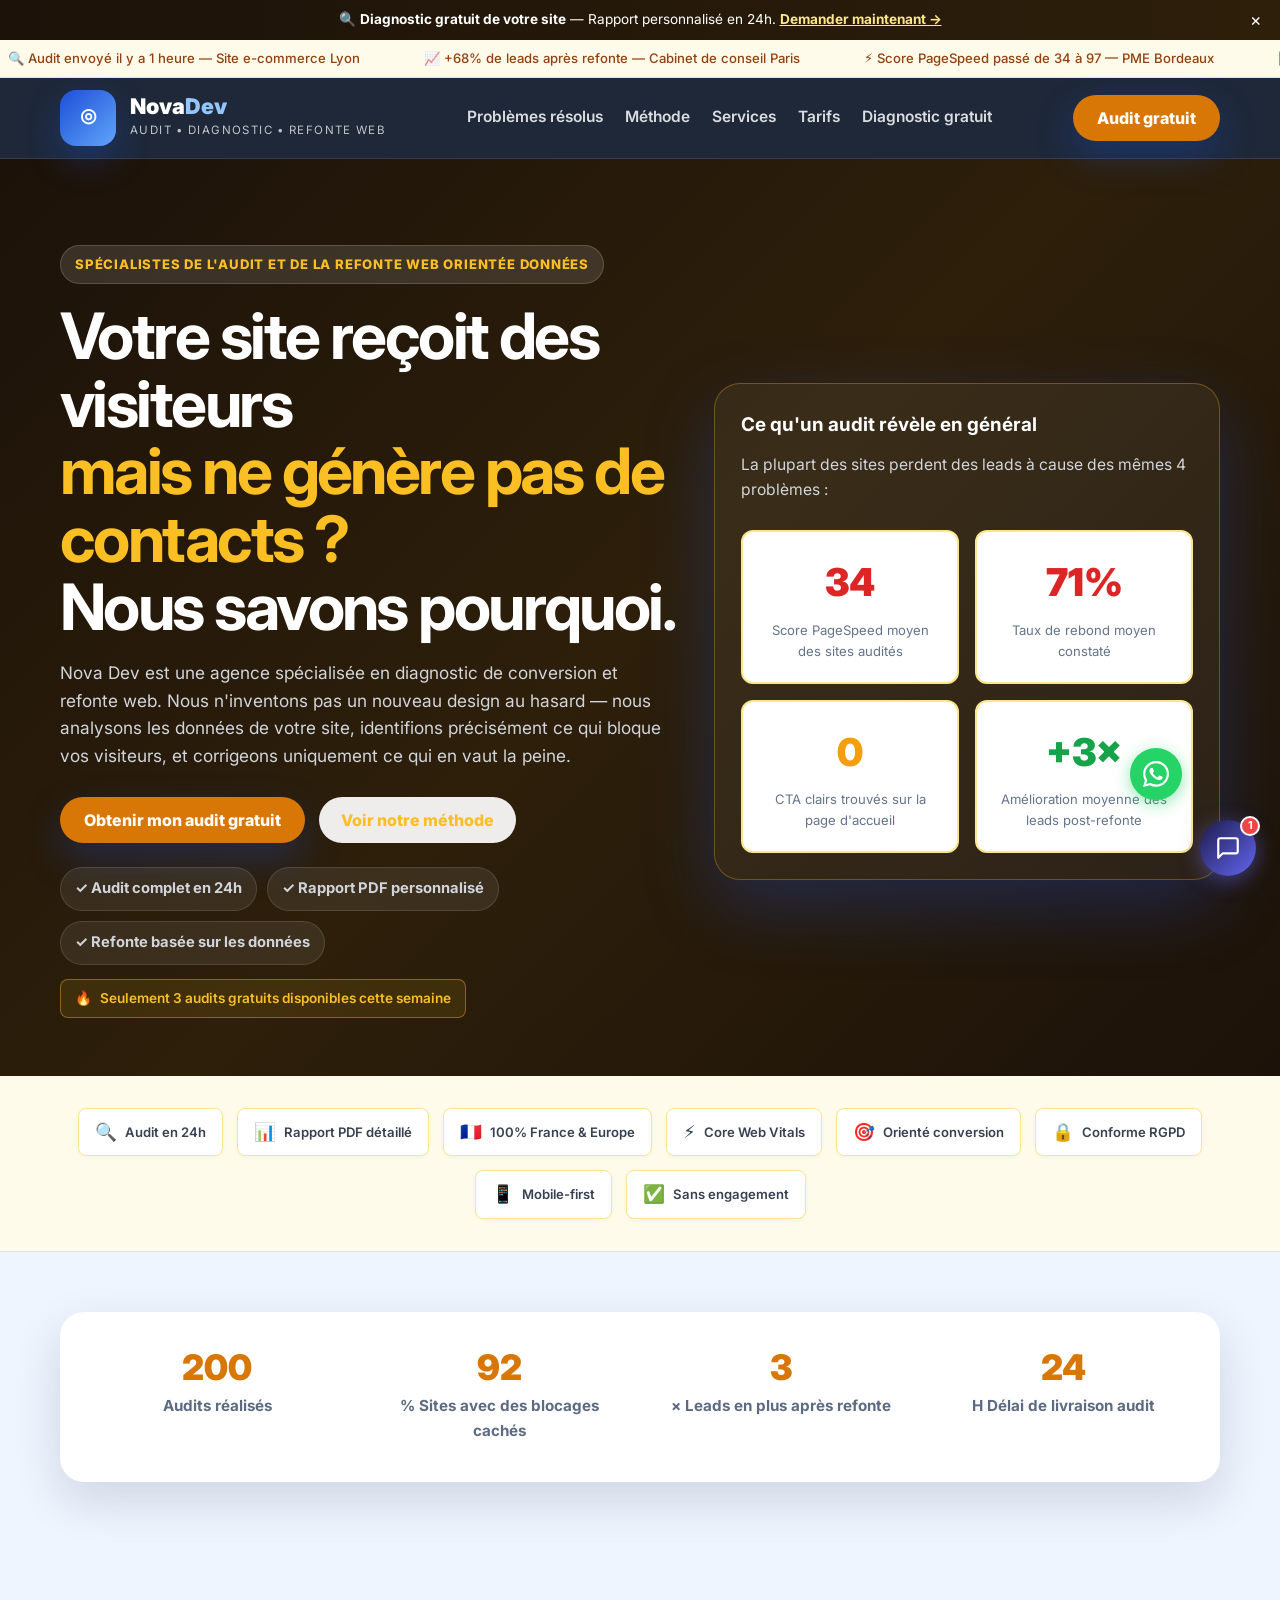
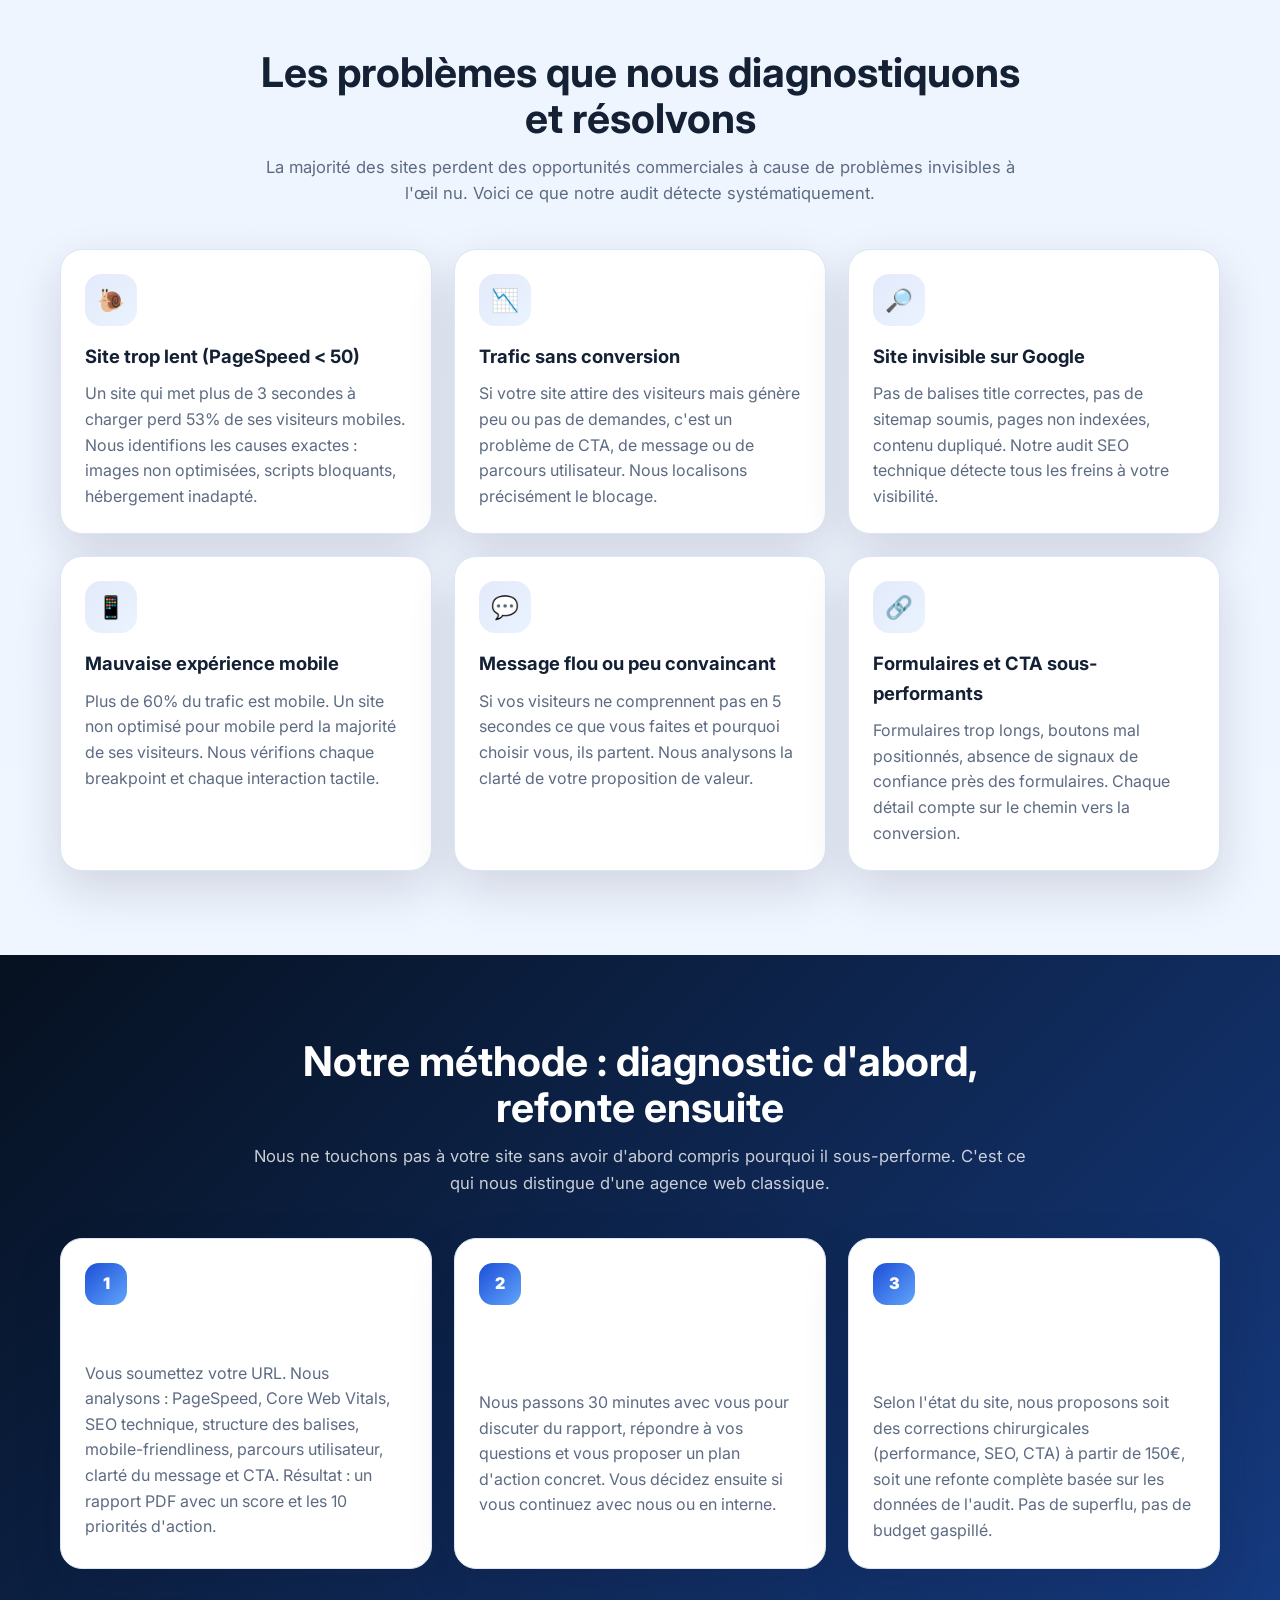
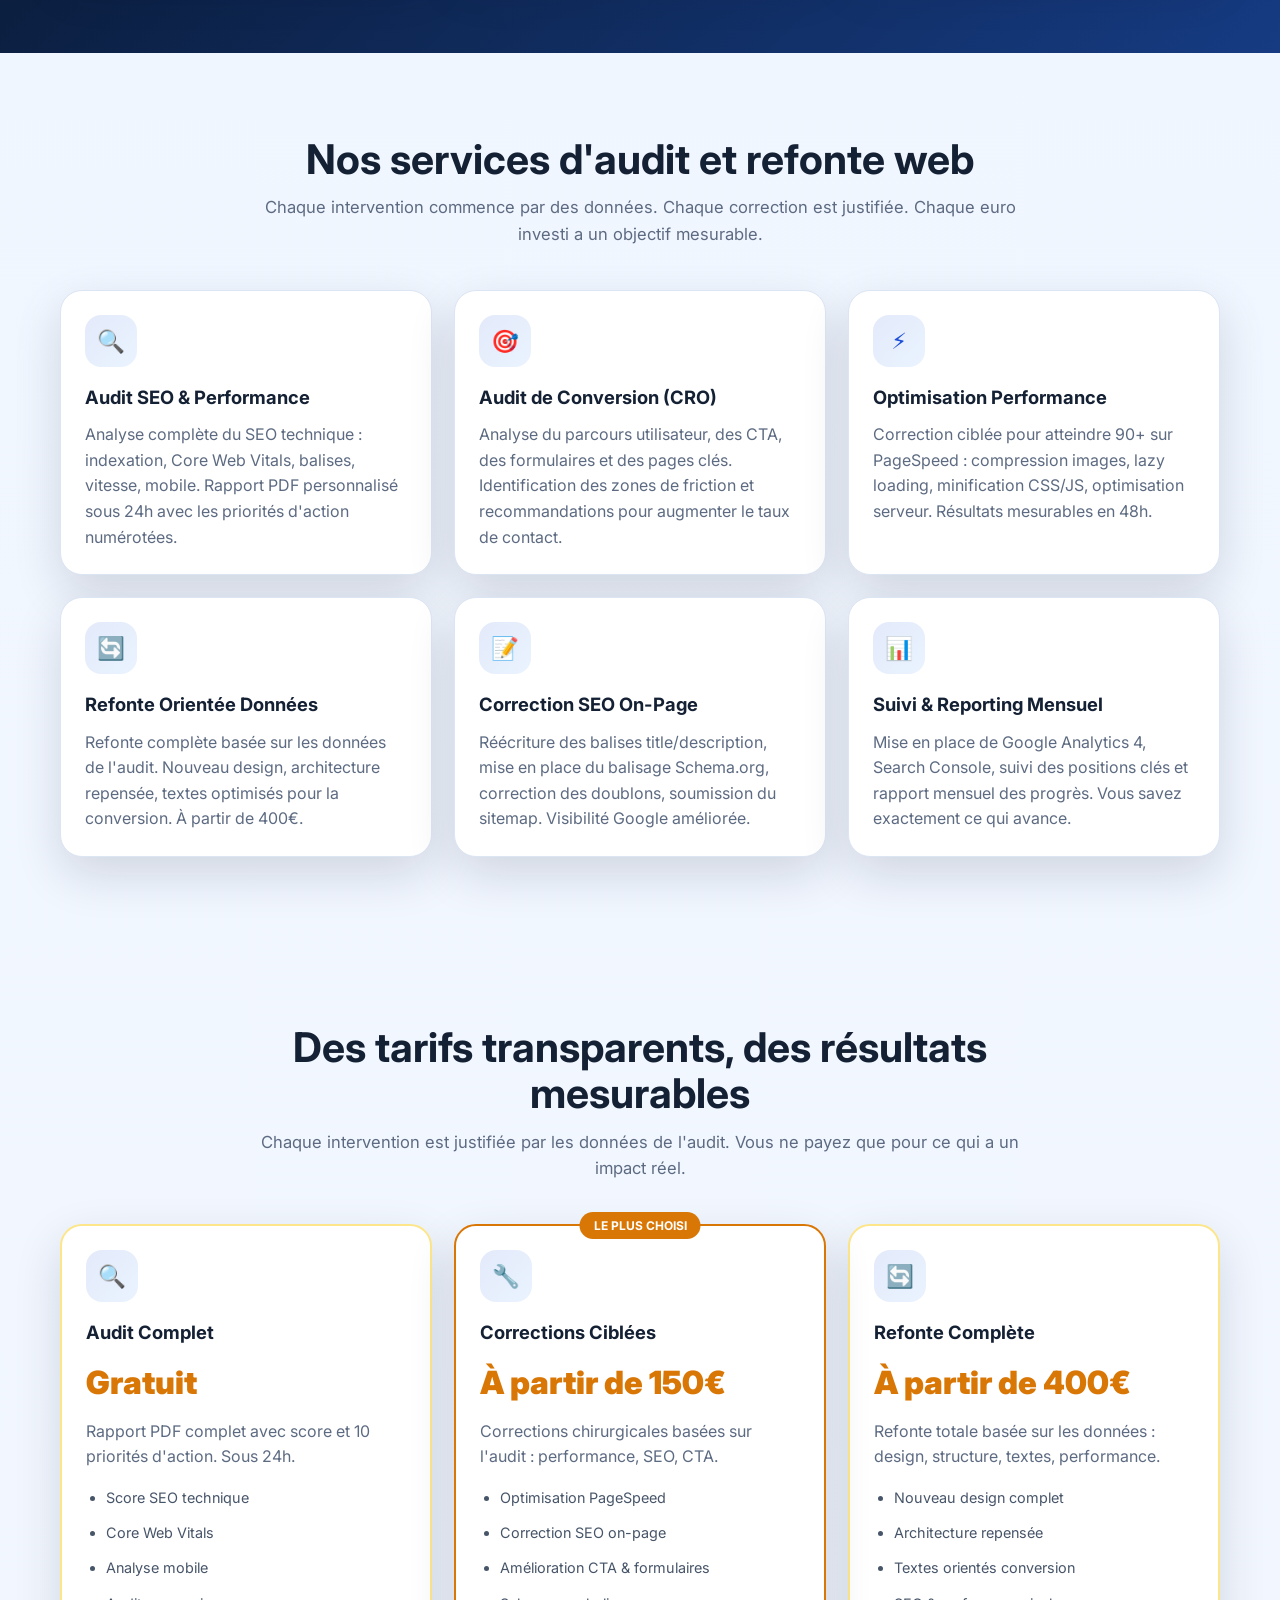
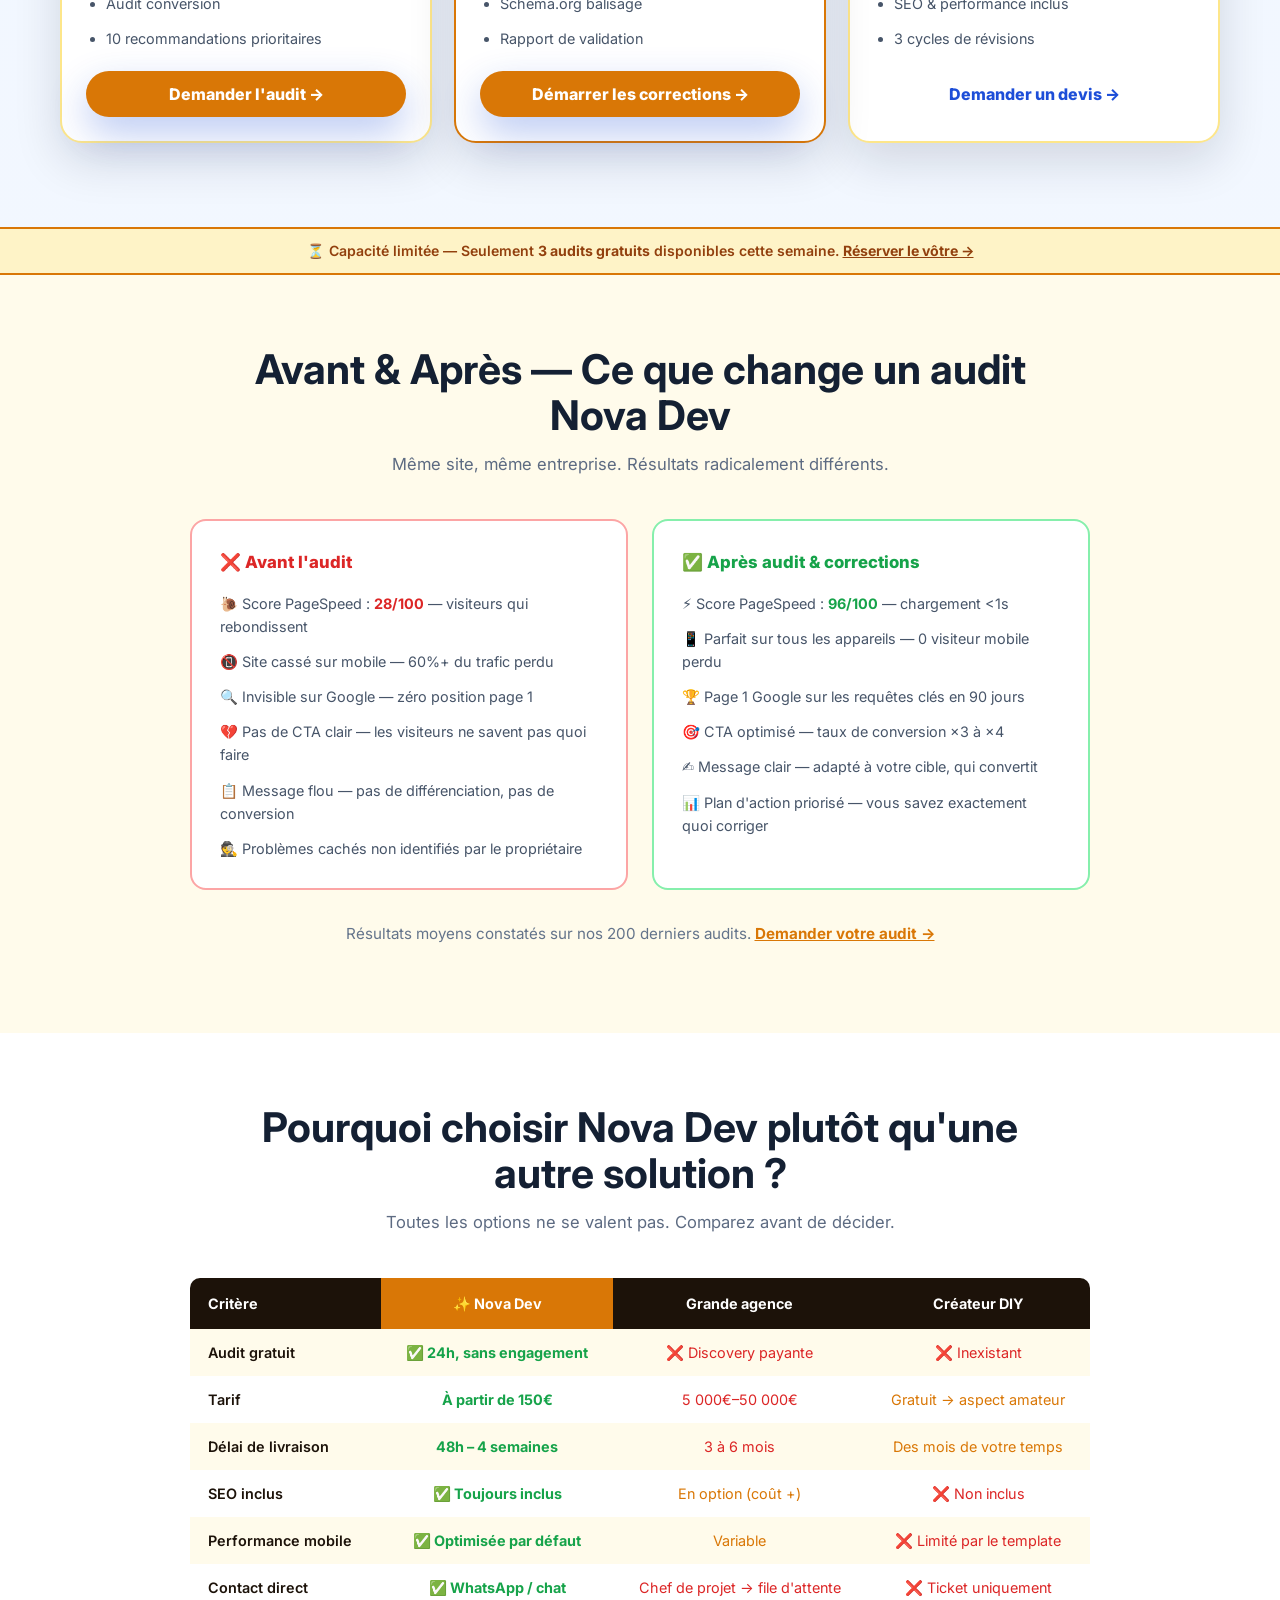
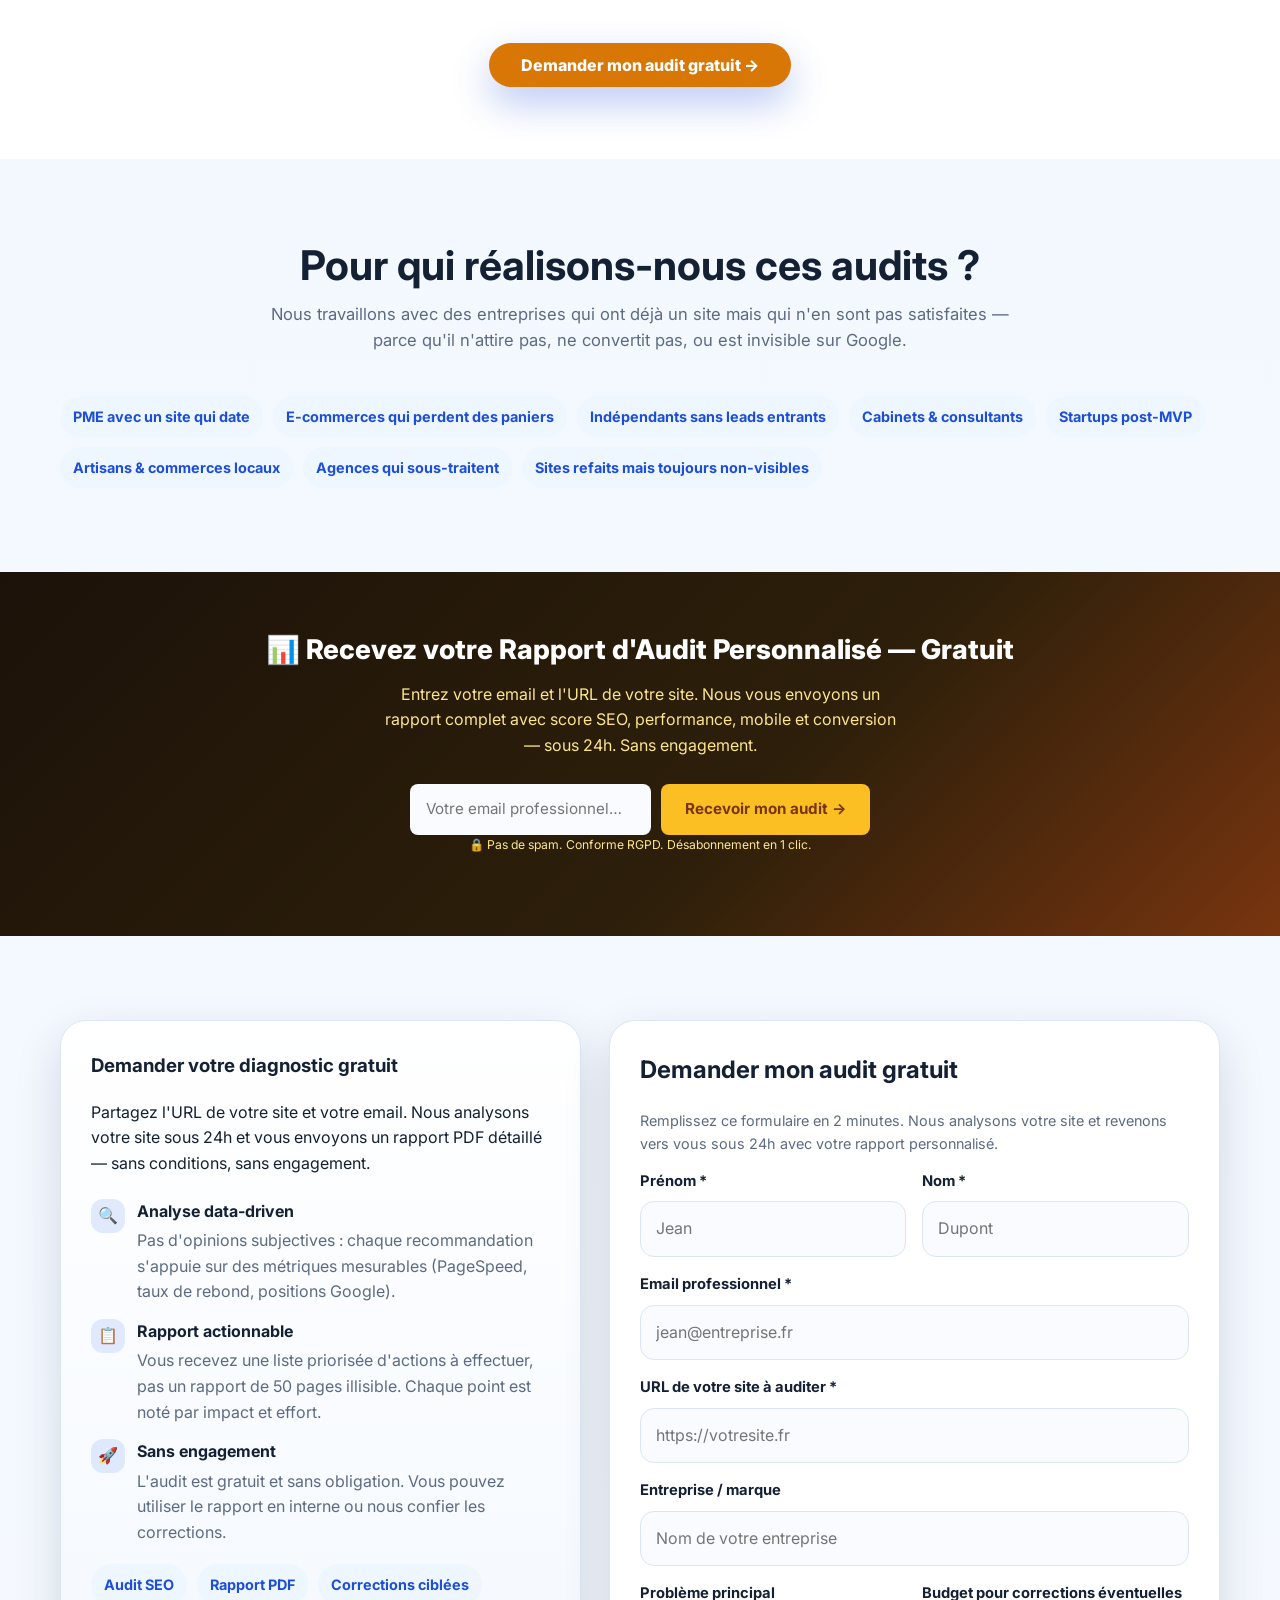
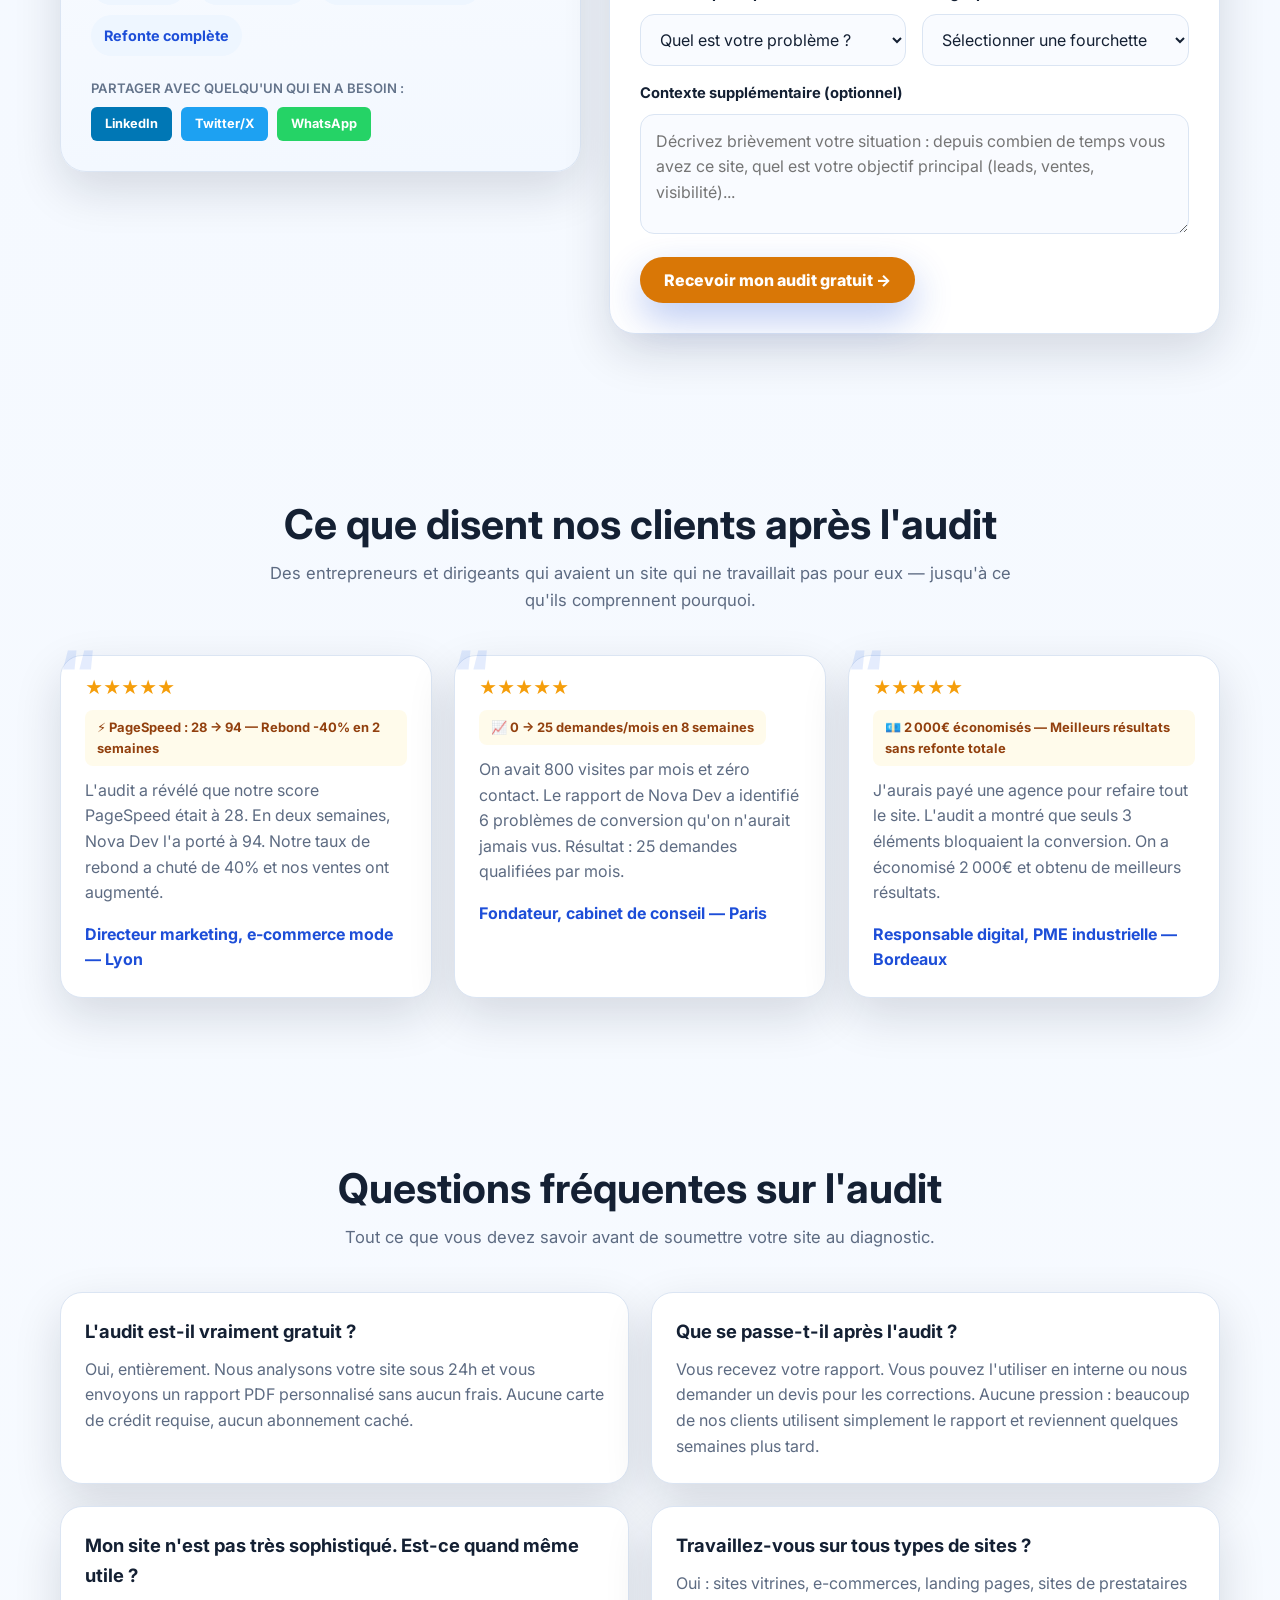
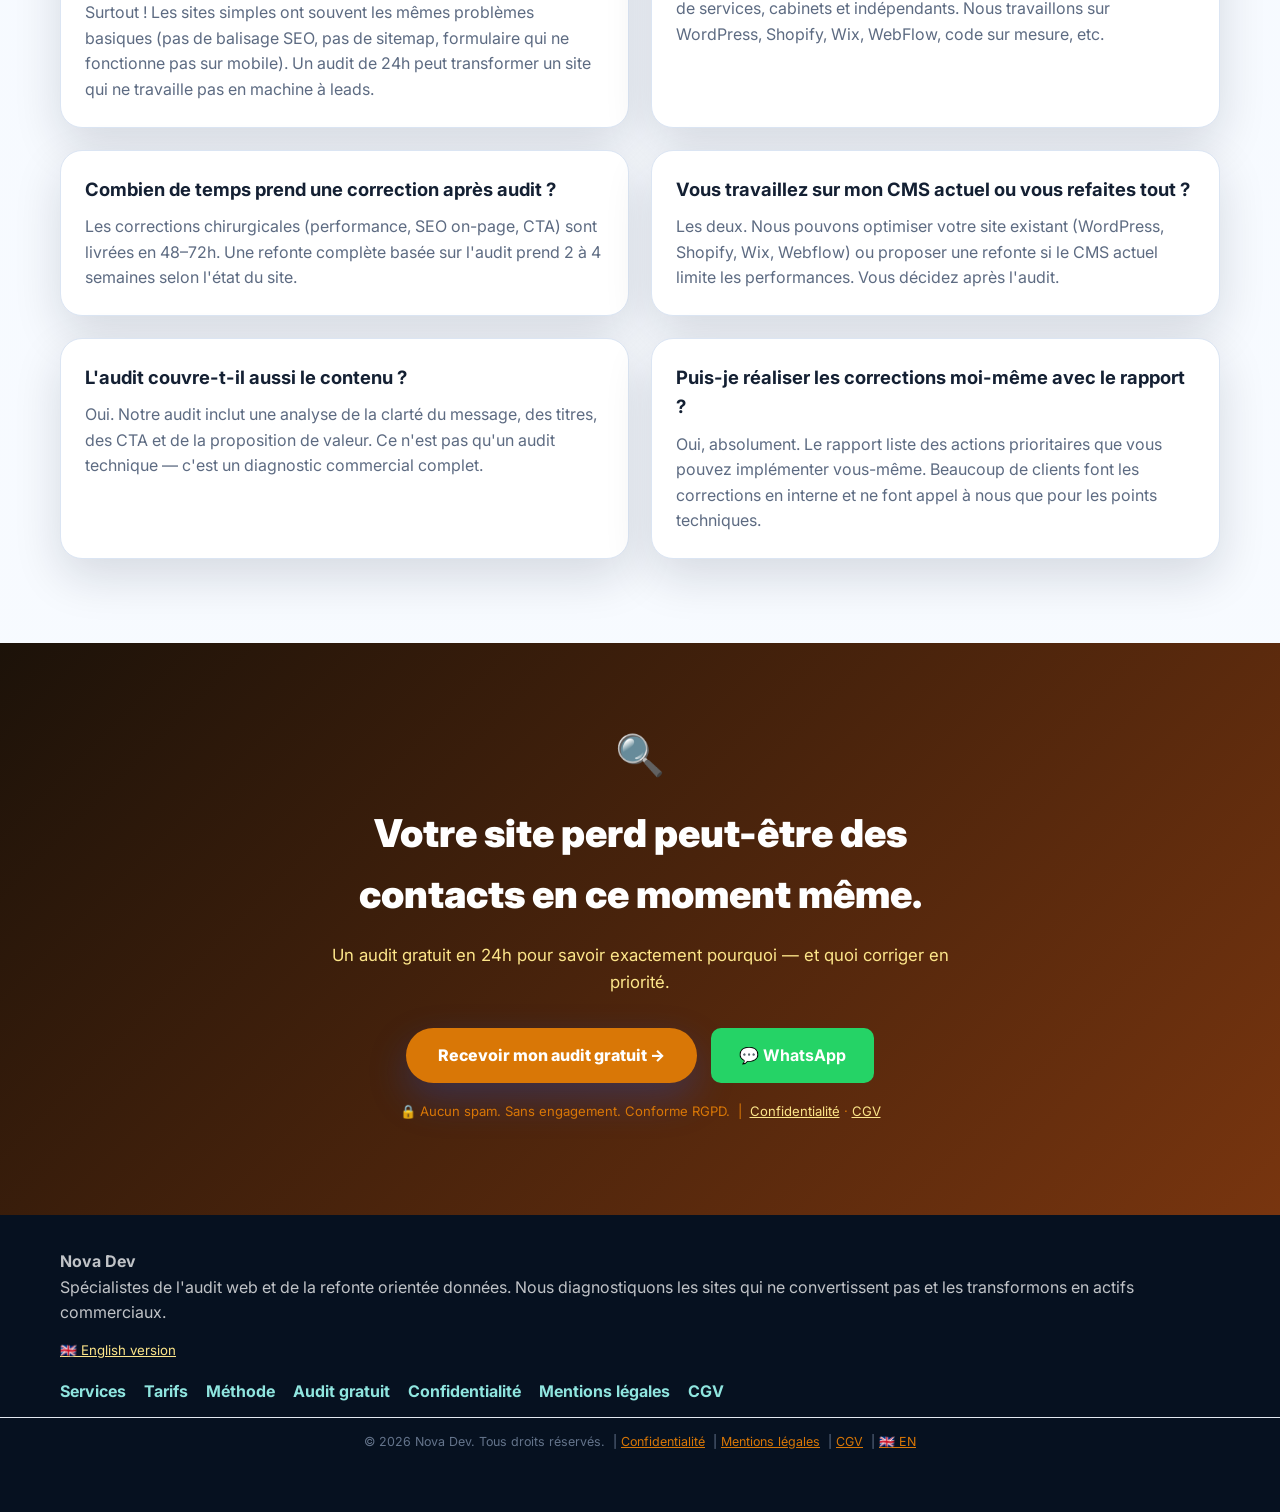
==== commit dfd2f7ea: "fix: réparer icône chat, ajouter pages légales, améliorer landing page - Masquer #ai-chat-bubble sta" ====
--- a/index.html
+++ b/index.html
@@ -229,9 +229,11 @@
     #exit-box .exit-yes { background:#d97706; color:#fff; }
     #exit-box .exit-no { background:#f1f5f9; color:#475569; }
     #exit-close { position:absolute; top:14px; right:16px; background:none; border:none; font-size:1.4rem; cursor:pointer; color:#94a3b8; }
-    #wa-float { position:fixed; bottom:100px; right:24px; z-index:8000; background:#25D366; color:#fff; border-radius:50%; width:52px; height:52px; display:flex; align-items:center; justify-content:center; box-shadow:0 4px 16px rgba(37,211,102,.5); text-decoration:none; animation:pulse 2s infinite; }
+    #wa-float { position:fixed; bottom:100px; right:98px; z-index:8000; background:#25D366; color:#fff; border-radius:50%; width:52px; height:52px; display:flex; align-items:center; justify-content:center; box-shadow:0 4px 16px rgba(37,211,102,.5); text-decoration:none; animation:pulse 2s infinite; }
     @keyframes pulse { 0%,100%{box-shadow:0 4px 16px rgba(37,211,102,.5)} 50%{box-shadow:0 4px 28px rgba(37,211,102,.8)} }
     #wa-float svg { width:26px; height:26px; }
+    /* Masquer l'ancien chat statique — remplacé par chat.js */
+    #ai-chat-bubble, #ai-chat-window { display:none !important; }
     .lead-strip { background:linear-gradient(135deg,#1c1209 0%,#2d1f0a 60%,#78350f 100%); color:#fff; padding:56px 20px; text-align:center; }
     .lead-strip h2 { font-size:1.7rem; font-weight:800; margin:0 0 10px; }
     .lead-strip p { color:#fde68a; margin:0 0 26px; max-width:520px; margin-left:auto; margin-right:auto; }
@@ -253,6 +255,11 @@
     #lead-popup button.lp-btn { width:100%; padding:10px; background:#d97706; color:#fff; border:none; border-radius:7px; font-weight:700; cursor:pointer; font-size:.9rem; }
     #lead-popup .lp-close { position:absolute; top:10px; right:13px; background:none; border:none; cursor:pointer; font-size:1.1rem; color:#94a3b8; }
     /* Audit score visual */
+    /* ── Sticky mobile CTA bar ── */
+    #mobile-cta-bar { display:none; position:fixed; bottom:0; left:0; right:0; z-index:7500; background:#d97706; color:#fff; padding:12px 16px; text-align:center; font-weight:700; font-size:.9rem; box-shadow:0 -4px 16px rgba(0,0,0,.15); }
+    #mobile-cta-bar a { color:#fff; text-decoration:none; }
+    @media (max-width:640px) { #mobile-cta-bar { display:block; } }
+
     .audit-score-grid { display:grid; grid-template-columns:repeat(auto-fit,minmax(180px,1fr)); gap:16px; margin-top:28px; }
     .audit-score-card { background:#fff; border:2px solid #fde68a; border-radius:12px; padding:20px 16px; text-align:center; }
     .audit-score-card .score { font-size:2.4rem; font-weight:900; color:#d97706; display:block; }
@@ -554,6 +561,104 @@
   <div class="urgency-bar">
     ⏳ Capacité limitée — Seulement <strong>3 audits gratuits</strong> disponibles cette semaine. <a href="#contact" style="color:#92400e;font-weight:700;">Réserver le vôtre →</a>
   </div>
+
+  <!-- AVANT / APRÈS -->
+  <section style="background:#fffbeb;padding:72px 20px;">
+    <div class="container">
+      <div class="section-head">
+        <h2>Avant &amp; Après — Ce que change un audit Nova Dev</h2>
+        <p>Même site, même entreprise. Résultats radicalement différents.</p>
+      </div>
+      <div style="display:grid;grid-template-columns:1fr 1fr;gap:24px;max-width:900px;margin:0 auto;">
+        <div style="background:#fff;border:2px solid #fca5a5;border-radius:16px;padding:28px;">
+          <div style="color:#dc2626;font-weight:800;font-size:1.05rem;margin-bottom:16px;">❌ Avant l'audit</div>
+          <ul style="list-style:none;padding:0;margin:0;display:flex;flex-direction:column;gap:12px;font-size:.9rem;color:#475569;">
+            <li>🐌 Score PageSpeed : <strong style="color:#dc2626">28/100</strong> — visiteurs qui rebondissent</li>
+            <li>📵 Site cassé sur mobile — 60%+ du trafic perdu</li>
+            <li>🔍 Invisible sur Google — zéro position page 1</li>
+            <li>💔 Pas de CTA clair — les visiteurs ne savent pas quoi faire</li>
+            <li>📋 Message flou — pas de différenciation, pas de conversion</li>
+            <li>🕵️ Problèmes cachés non identifiés par le propriétaire</li>
+          </ul>
+        </div>
+        <div style="background:#fff;border:2px solid #86efac;border-radius:16px;padding:28px;">
+          <div style="color:#16a34a;font-weight:800;font-size:1.05rem;margin-bottom:16px;">✅ Après audit &amp; corrections</div>
+          <ul style="list-style:none;padding:0;margin:0;display:flex;flex-direction:column;gap:12px;font-size:.9rem;color:#475569;">
+            <li>⚡ Score PageSpeed : <strong style="color:#16a34a">96/100</strong> — chargement &lt;1s</li>
+            <li>📱 Parfait sur tous les appareils — 0 visiteur mobile perdu</li>
+            <li>🏆 Page 1 Google sur les requêtes clés en 90 jours</li>
+            <li>🎯 CTA optimisé — taux de conversion ×3 à ×4</li>
+            <li>✍️ Message clair — adapté à votre cible, qui convertit</li>
+            <li>📊 Plan d'action priorisé — vous savez exactement quoi corriger</li>
+          </ul>
+        </div>
+      </div>
+      <p style="text-align:center;margin-top:32px;font-size:.95rem;color:#64748b;">Résultats moyens constatés sur nos 200 derniers audits. <a href="#contact" style="color:#d97706;font-weight:700;">Demander votre audit →</a></p>
+    </div>
+  </section>
+
+  <!-- TABLEAU COMPARATIF -->
+  <section style="padding:72px 20px;background:#fff;">
+    <div class="container">
+      <div class="section-head">
+        <h2>Pourquoi choisir Nova Dev plutôt qu'une autre solution ?</h2>
+        <p>Toutes les options ne se valent pas. Comparez avant de décider.</p>
+      </div>
+      <div style="overflow-x:auto;">
+        <table style="width:100%;border-collapse:collapse;font-size:.9rem;max-width:900px;margin:0 auto;">
+          <thead>
+            <tr style="background:#1c1209;color:#fff;">
+              <th style="padding:14px 18px;text-align:left;border-radius:10px 0 0 0;">Critère</th>
+              <th style="padding:14px 18px;text-align:center;background:#d97706;">✨ Nova Dev</th>
+              <th style="padding:14px 18px;text-align:center;">Grande agence</th>
+              <th style="padding:14px 18px;text-align:center;border-radius:0 10px 0 0;">Créateur DIY</th>
+            </tr>
+          </thead>
+          <tbody>
+            <tr style="background:#fffbeb;">
+              <td style="padding:12px 18px;font-weight:600;color:#1c1209;">Audit gratuit</td>
+              <td style="padding:12px 18px;text-align:center;color:#16a34a;font-weight:700;">✅ 24h, sans engagement</td>
+              <td style="padding:12px 18px;text-align:center;color:#dc2626;">❌ Discovery payante</td>
+              <td style="padding:12px 18px;text-align:center;color:#dc2626;">❌ Inexistant</td>
+            </tr>
+            <tr>
+              <td style="padding:12px 18px;font-weight:600;color:#1c1209;">Tarif</td>
+              <td style="padding:12px 18px;text-align:center;color:#16a34a;font-weight:700;">À partir de 150€</td>
+              <td style="padding:12px 18px;text-align:center;color:#dc2626;">5 000€–50 000€</td>
+              <td style="padding:12px 18px;text-align:center;color:#d97706;">Gratuit → aspect amateur</td>
+            </tr>
+            <tr style="background:#fffbeb;">
+              <td style="padding:12px 18px;font-weight:600;color:#1c1209;">Délai de livraison</td>
+              <td style="padding:12px 18px;text-align:center;color:#16a34a;font-weight:700;">48h – 4 semaines</td>
+              <td style="padding:12px 18px;text-align:center;color:#dc2626;">3 à 6 mois</td>
+              <td style="padding:12px 18px;text-align:center;color:#d97706;">Des mois de votre temps</td>
+            </tr>
+            <tr>
+              <td style="padding:12px 18px;font-weight:600;color:#1c1209;">SEO inclus</td>
+              <td style="padding:12px 18px;text-align:center;color:#16a34a;font-weight:700;">✅ Toujours inclus</td>
+              <td style="padding:12px 18px;text-align:center;color:#d97706;">En option (coût +)</td>
+              <td style="padding:12px 18px;text-align:center;color:#dc2626;">❌ Non inclus</td>
+            </tr>
+            <tr style="background:#fffbeb;">
+              <td style="padding:12px 18px;font-weight:600;color:#1c1209;">Performance mobile</td>
+              <td style="padding:12px 18px;text-align:center;color:#16a34a;font-weight:700;">✅ Optimisée par défaut</td>
+              <td style="padding:12px 18px;text-align:center;color:#d97706;">Variable</td>
+              <td style="padding:12px 18px;text-align:center;color:#dc2626;">❌ Limité par le template</td>
+            </tr>
+            <tr>
+              <td style="padding:12px 18px;font-weight:600;color:#1c1209;">Contact direct</td>
+              <td style="padding:12px 18px;text-align:center;color:#16a34a;font-weight:700;">✅ WhatsApp / chat</td>
+              <td style="padding:12px 18px;text-align:center;color:#dc2626;">Chef de projet → file d'attente</td>
+              <td style="padding:12px 18px;text-align:center;color:#dc2626;">❌ Ticket uniquement</td>
+            </tr>
+          </tbody>
+        </table>
+      </div>
+      <div style="text-align:center;margin-top:32px;">
+        <a class="btn btn-primary" href="#contact" style="font-size:1rem;padding:14px 32px;background:#d97706;border-color:#d97706;">Demander mon audit gratuit →</a>
+      </div>
+    </div>
+  </section>
 
   <!-- POUR QUI -->
   <section>
@@ -693,17 +798,20 @@
       <div class="testimonials">
         <article class="card quote">
           <div style="color:#f59e0b;font-size:1.1rem;margin-bottom:8px;">★★★★★</div>
-          <p>L'audit a révélé que notre score PageSpeed était à 28. En deux semaines, Nova Dev l'a porté à 94. Notre taux de rebond a chuté de 40%.</p>
+          <div style="background:#fffbeb;border-radius:8px;padding:7px 12px;margin-bottom:12px;font-size:.81rem;font-weight:700;color:#92400e;display:inline-block;">⚡ PageSpeed : 28 → 94 — Rebond -40% en 2 semaines</div>
+          <p>L'audit a révélé que notre score PageSpeed était à 28. En deux semaines, Nova Dev l'a porté à 94. Notre taux de rebond a chuté de 40% et nos ventes ont augmenté.</p>
           <strong>Directeur marketing, e-commerce mode — Lyon</strong>
         </article>
         <article class="card quote">
           <div style="color:#f59e0b;font-size:1.1rem;margin-bottom:8px;">★★★★★</div>
-          <p>On avait 800 visites par mois et zéro contact. Le rapport de Nova Dev a identifié 6 problèmes de conversion qu'on n'aurait jamais vus. Maintenant on génère 25 demandes par mois.</p>
+          <div style="background:#fffbeb;border-radius:8px;padding:7px 12px;margin-bottom:12px;font-size:.81rem;font-weight:700;color:#92400e;display:inline-block;">📈 0 → 25 demandes/mois en 8 semaines</div>
+          <p>On avait 800 visites par mois et zéro contact. Le rapport de Nova Dev a identifié 6 problèmes de conversion qu'on n'aurait jamais vus. Résultat : 25 demandes qualifiées par mois.</p>
           <strong>Fondateur, cabinet de conseil — Paris</strong>
         </article>
         <article class="card quote">
           <div style="color:#f59e0b;font-size:1.1rem;margin-bottom:8px;">★★★★★</div>
-          <p>J'aurais payé une agence pour refaire tout le site. L'audit a montré que seuls 3 éléments bloquaient la conversion. On a économisé 2 000€ et obtenu de meilleurs résultats.</p>
+          <div style="background:#fffbeb;border-radius:8px;padding:7px 12px;margin-bottom:12px;font-size:.81rem;font-weight:700;color:#92400e;display:inline-block;">💶 2 000€ économisés — Meilleurs résultats sans refonte totale</div>
+          <p>J'aurais payé une agence pour refaire tout le site. L'audit a montré que seuls 3 éléments bloquaient la conversion. On a économisé 2 000€ et obtenu de meilleurs résultats.</p>
           <strong>Responsable digital, PME industrielle — Bordeaux</strong>
         </article>
       </div>
@@ -722,7 +830,30 @@
         <article class="card"><h3>Que se passe-t-il après l'audit ?</h3><p>Vous recevez votre rapport. Vous pouvez l'utiliser en interne ou nous demander un devis pour les corrections. Aucune pression : beaucoup de nos clients utilisent simplement le rapport et reviennent quelques semaines plus tard.</p></article>
         <article class="card"><h3>Mon site n'est pas très sophistiqué. Est-ce quand même utile ?</h3><p>Surtout ! Les sites simples ont souvent les mêmes problèmes basiques (pas de balisage SEO, pas de sitemap, formulaire qui ne fonctionne pas sur mobile). Un audit de 24h peut transformer un site qui ne travaille pas en machine à leads.</p></article>
         <article class="card"><h3>Travaillez-vous sur tous types de sites ?</h3><p>Oui : sites vitrines, e-commerces, landing pages, sites de prestataires de services, cabinets et indépendants. Nous travaillons sur WordPress, Shopify, Wix, WebFlow, code sur mesure, etc.</p></article>
-      </div>
+        <article class="card"><h3>Combien de temps prend une correction après audit ?</h3><p>Les corrections chirurgicales (performance, SEO on-page, CTA) sont livrées en 48–72h. Une refonte complète basée sur l'audit prend 2 à 4 semaines selon l'état du site.</p></article>
+        <article class="card"><h3>Vous travaillez sur mon CMS actuel ou vous refaites tout ?</h3><p>Les deux. Nous pouvons optimiser votre site existant (WordPress, Shopify, Wix, Webflow) ou proposer une refonte si le CMS actuel limite les performances. Vous décidez après l'audit.</p></article>
+        <article class="card"><h3>L'audit couvre-t-il aussi le contenu ?</h3><p>Oui. Notre audit inclut une analyse de la clarté du message, des titres, des CTA et de la proposition de valeur. Ce n'est pas qu'un audit technique — c'est un diagnostic commercial complet.</p></article>
+        <article class="card"><h3>Puis-je réaliser les corrections moi-même avec le rapport ?</h3><p>Oui, absolument. Le rapport liste des actions prioritaires que vous pouvez implémenter vous-même. Beaucoup de clients font les corrections en interne et ne font appel à nous que pour les points techniques.</p></article>
+      </div>
+    </div>
+  </section>
+
+  <!-- BARRE MOBILE STICKY CTA -->
+  <div id="mobile-cta-bar">
+    🔍 Audit gratuit en 24h — <a href="#contact">Demander maintenant →</a>
+  </div>
+
+  <!-- BANDE CTA FINALE -->
+  <section style="background:linear-gradient(135deg,#1c1209 0%,#78350f 100%);padding:80px 20px;text-align:center;">
+    <div class="container" style="max-width:680px;">
+      <div style="font-size:2.5rem;margin-bottom:16px;">🔍</div>
+      <h2 style="color:#fff;font-size:clamp(1.6rem,3.5vw,2.4rem);font-weight:900;margin:0 0 16px;">Votre site perd peut-être des contacts en ce moment même.</h2>
+      <p style="color:#fde68a;margin:0 0 32px;font-size:1.05rem;">Un audit gratuit en 24h pour savoir exactement pourquoi — et quoi corriger en priorité.</p>
+      <div style="display:flex;gap:14px;justify-content:center;flex-wrap:wrap;">
+        <a class="btn btn-primary" href="#contact" style="font-size:1rem;padding:15px 32px;background:#d97706;border-color:#d97706;">Recevoir mon audit gratuit →</a>
+        <a href="https://wa.me/212665103031" target="_blank" rel="noopener" style="display:inline-flex;align-items:center;gap:8px;background:#25D366;color:#fff;padding:15px 28px;border-radius:10px;font-weight:700;text-decoration:none;font-size:1rem;">💬 WhatsApp</a>
+      </div>
+      <p style="color:#d97706;font-size:.82rem;margin-top:18px;">🔒 Aucun spam. Sans engagement. Conforme RGPD. &nbsp;|&nbsp; <a href="/politique-de-confidentialite.html" style="color:#fde68a;">Confidentialité</a> · <a href="/cgv.html" style="color:#fde68a;">CGV</a></p>
     </div>
   </section>
 </main>
@@ -741,12 +872,17 @@
       <a href="#pricing">Tarifs</a>
       <a href="#methode">Méthode</a>
       <a href="#contact">Audit gratuit</a>
+      <a href="/politique-de-confidentialite.html">Confidentialité</a>
+      <a href="/mentions-legales.html">Mentions légales</a>
+      <a href="/cgv.html">CGV</a>
     </div>
   </div>
   <div style="text-align:center;padding:14px;font-size:.78rem;color:#64748b;border-top:1px solid #e2e8f0;margin-top:12px;">
-    © 2026 Nova Dev. Tous droits réservés. |
-    <a href="https://novadev-audit.vercel.app" style="color:#d97706;">EN</a> |
-    Diagnostic web expert pour entreprises ambitieuses.
+    © 2026 Nova Dev. Tous droits réservés. &nbsp;|
+    <a href="/politique-de-confidentialite.html" style="color:#d97706;">Confidentialité</a> &nbsp;|
+    <a href="/mentions-legales.html" style="color:#d97706;">Mentions légales</a> &nbsp;|
+    <a href="/cgv.html" style="color:#d97706;">CGV</a> &nbsp;|
+    <a href="https://novadev-audit.vercel.app" style="color:#d97706;">🇬🇧 EN</a>
   </div>
 </footer>
 
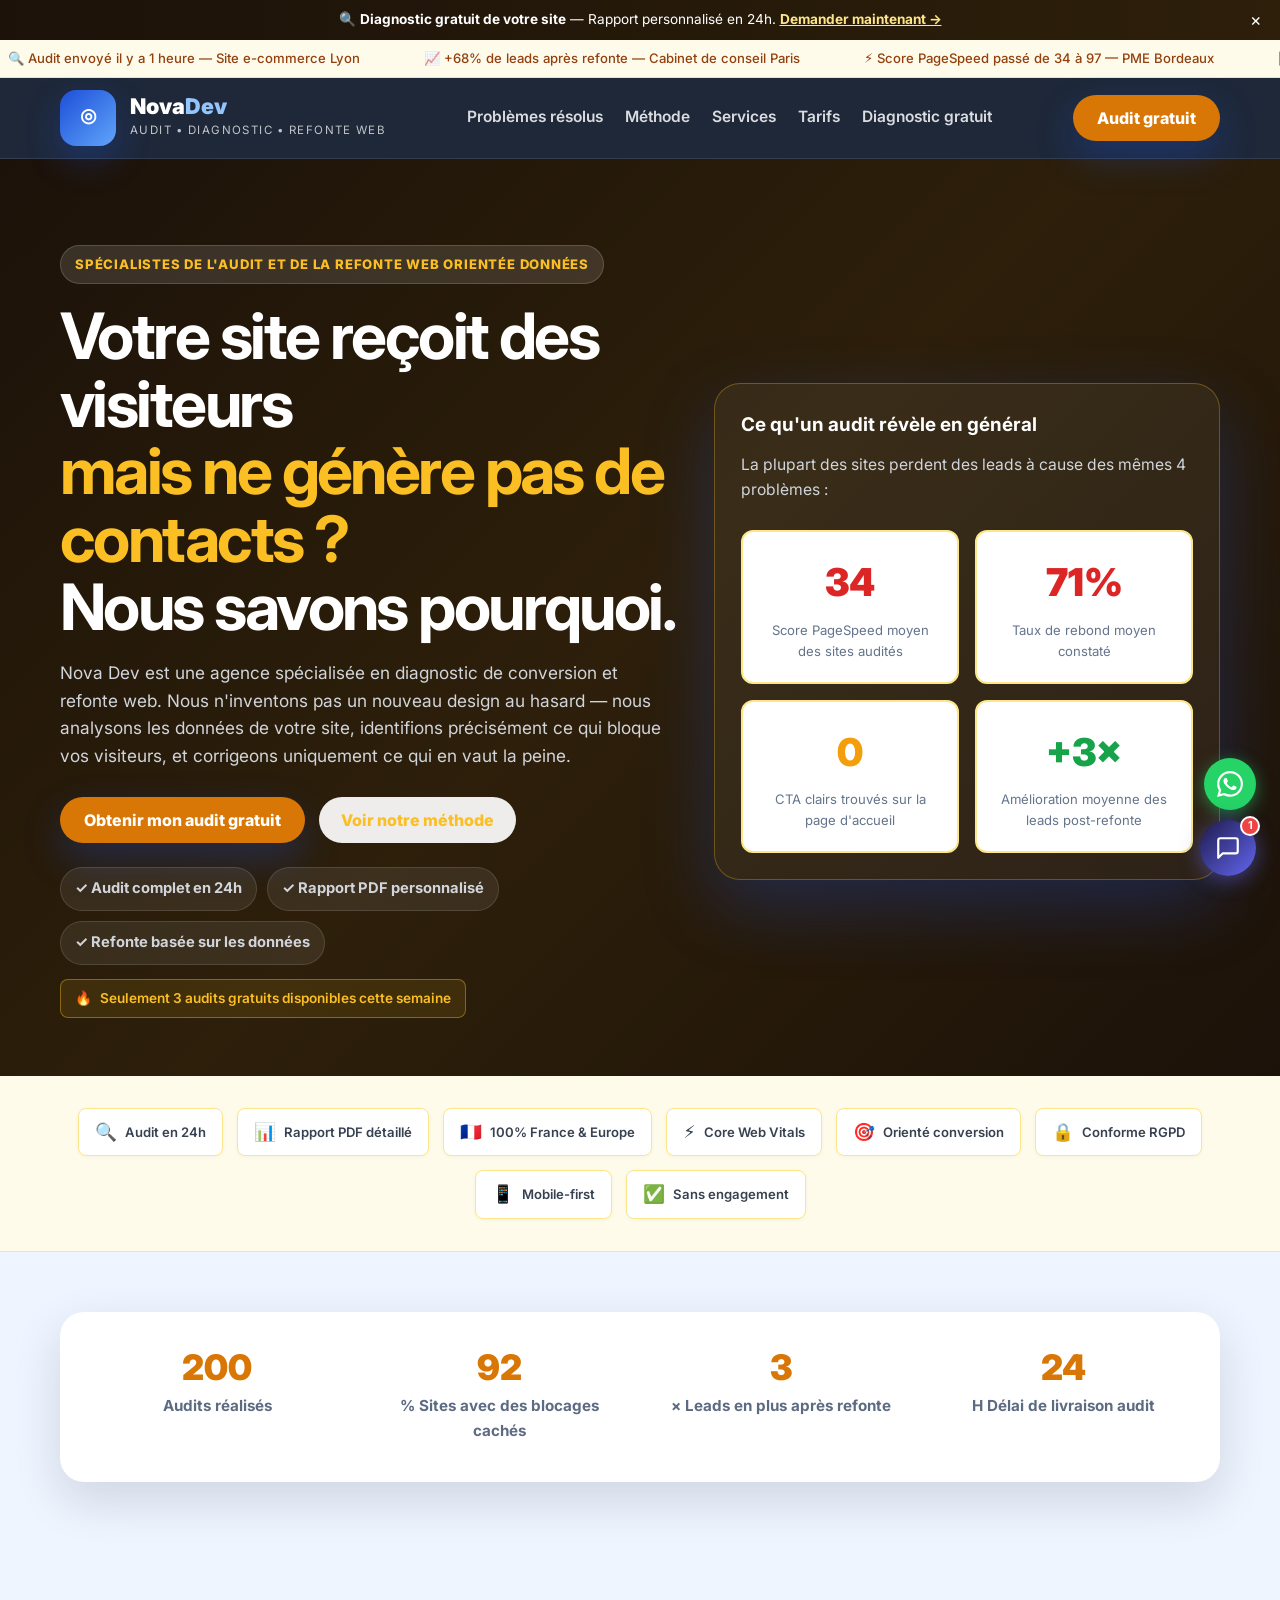
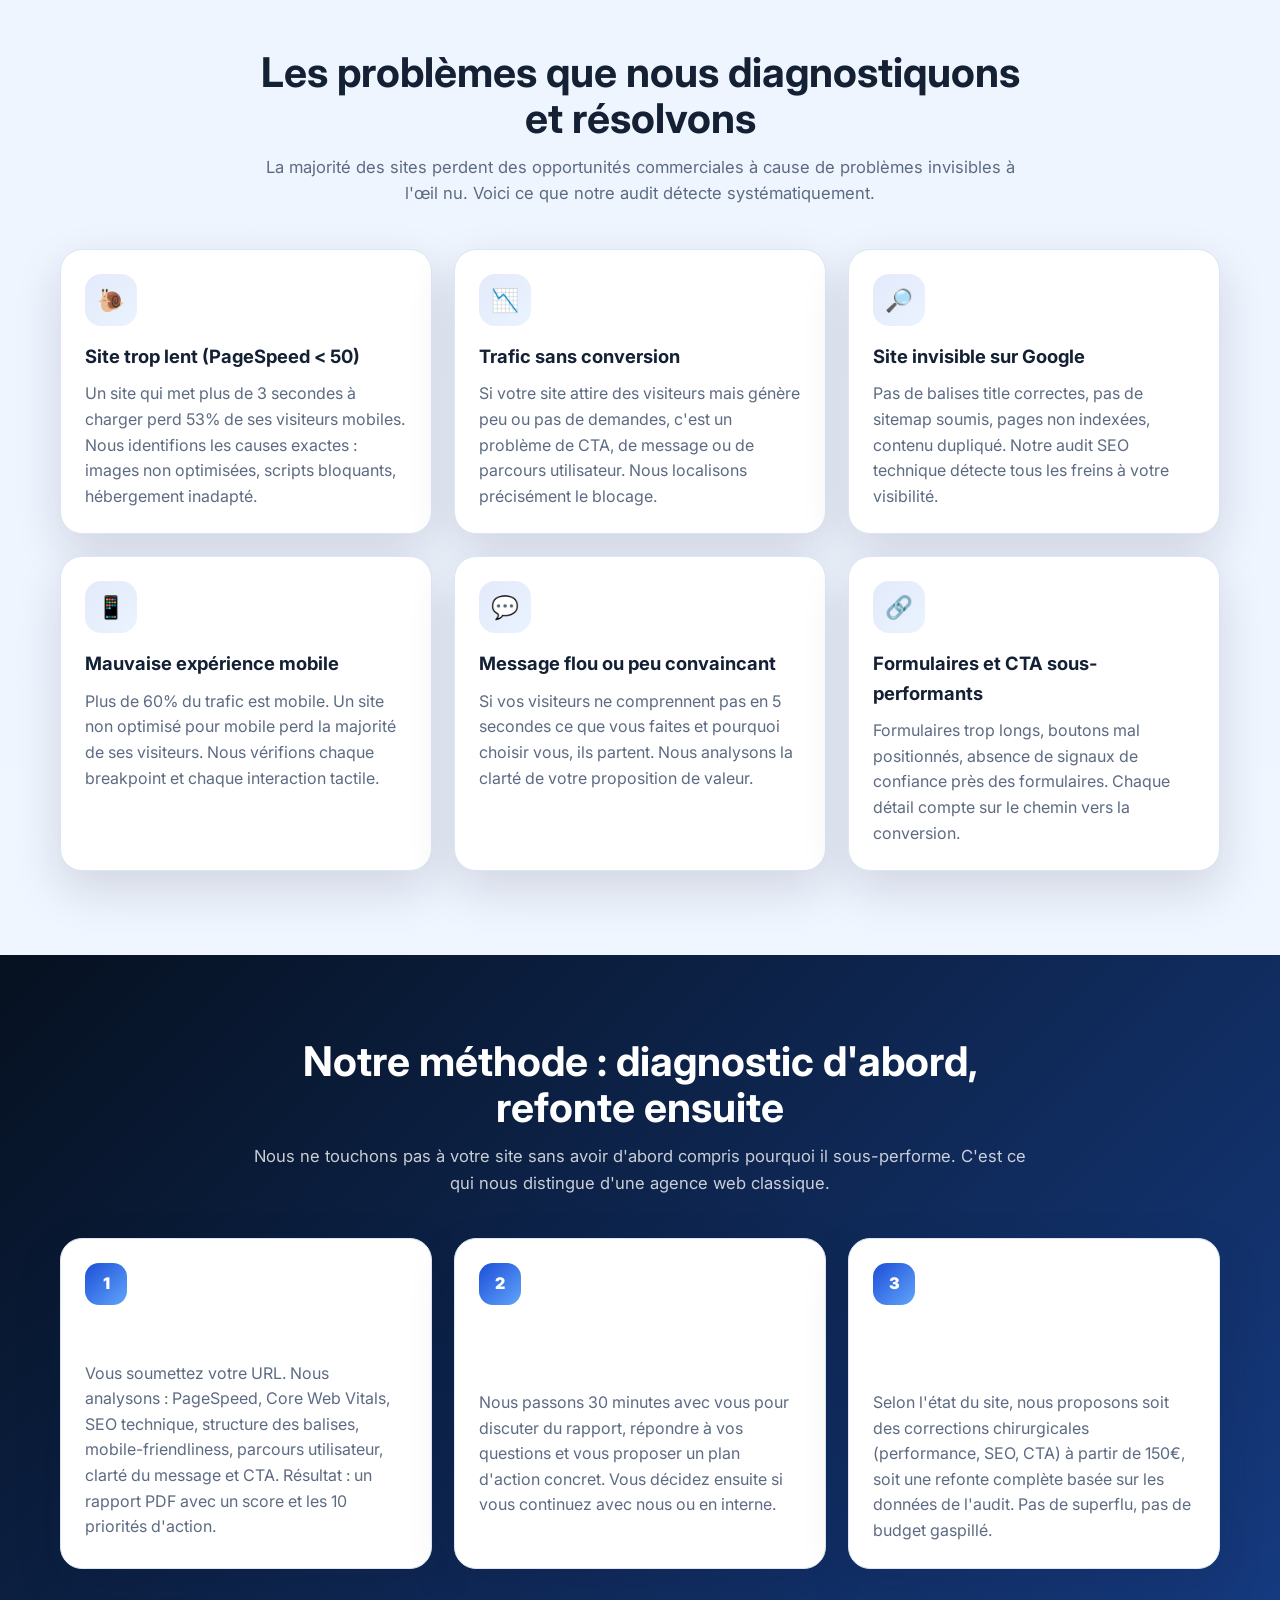
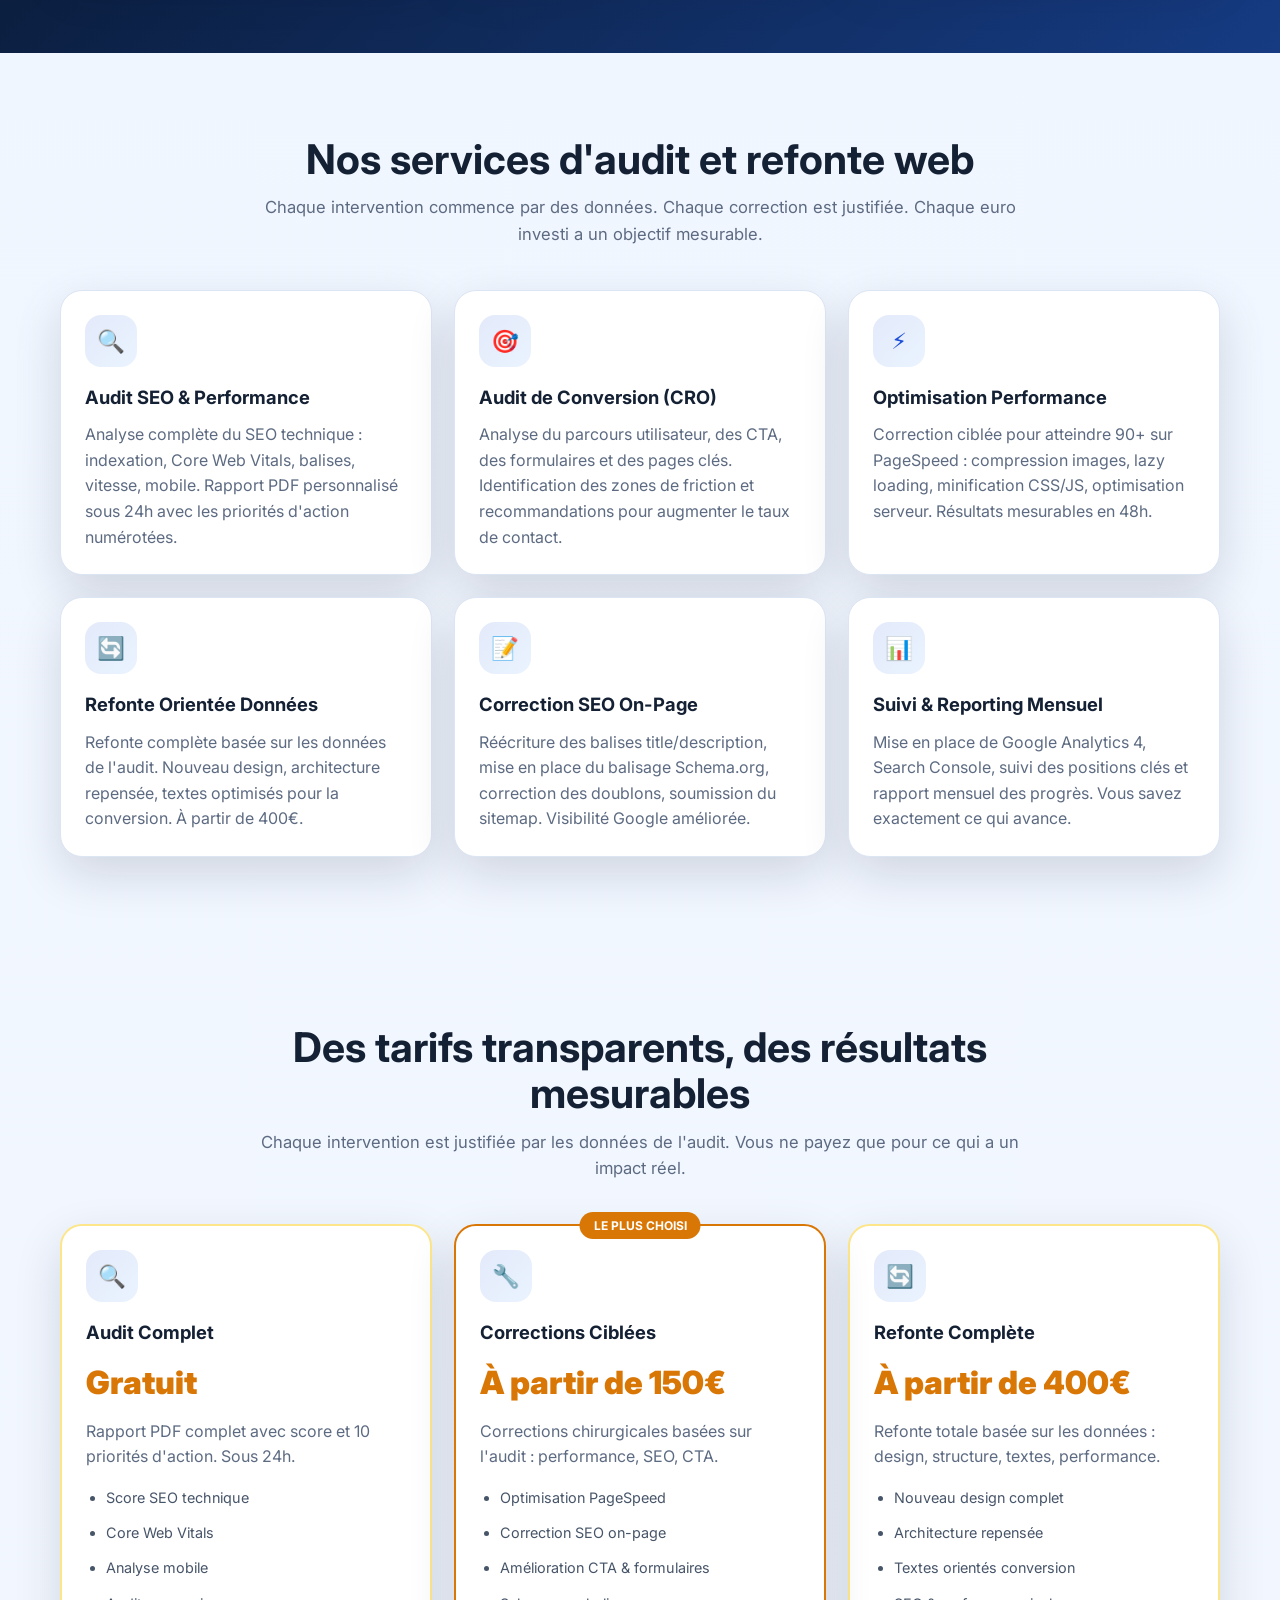
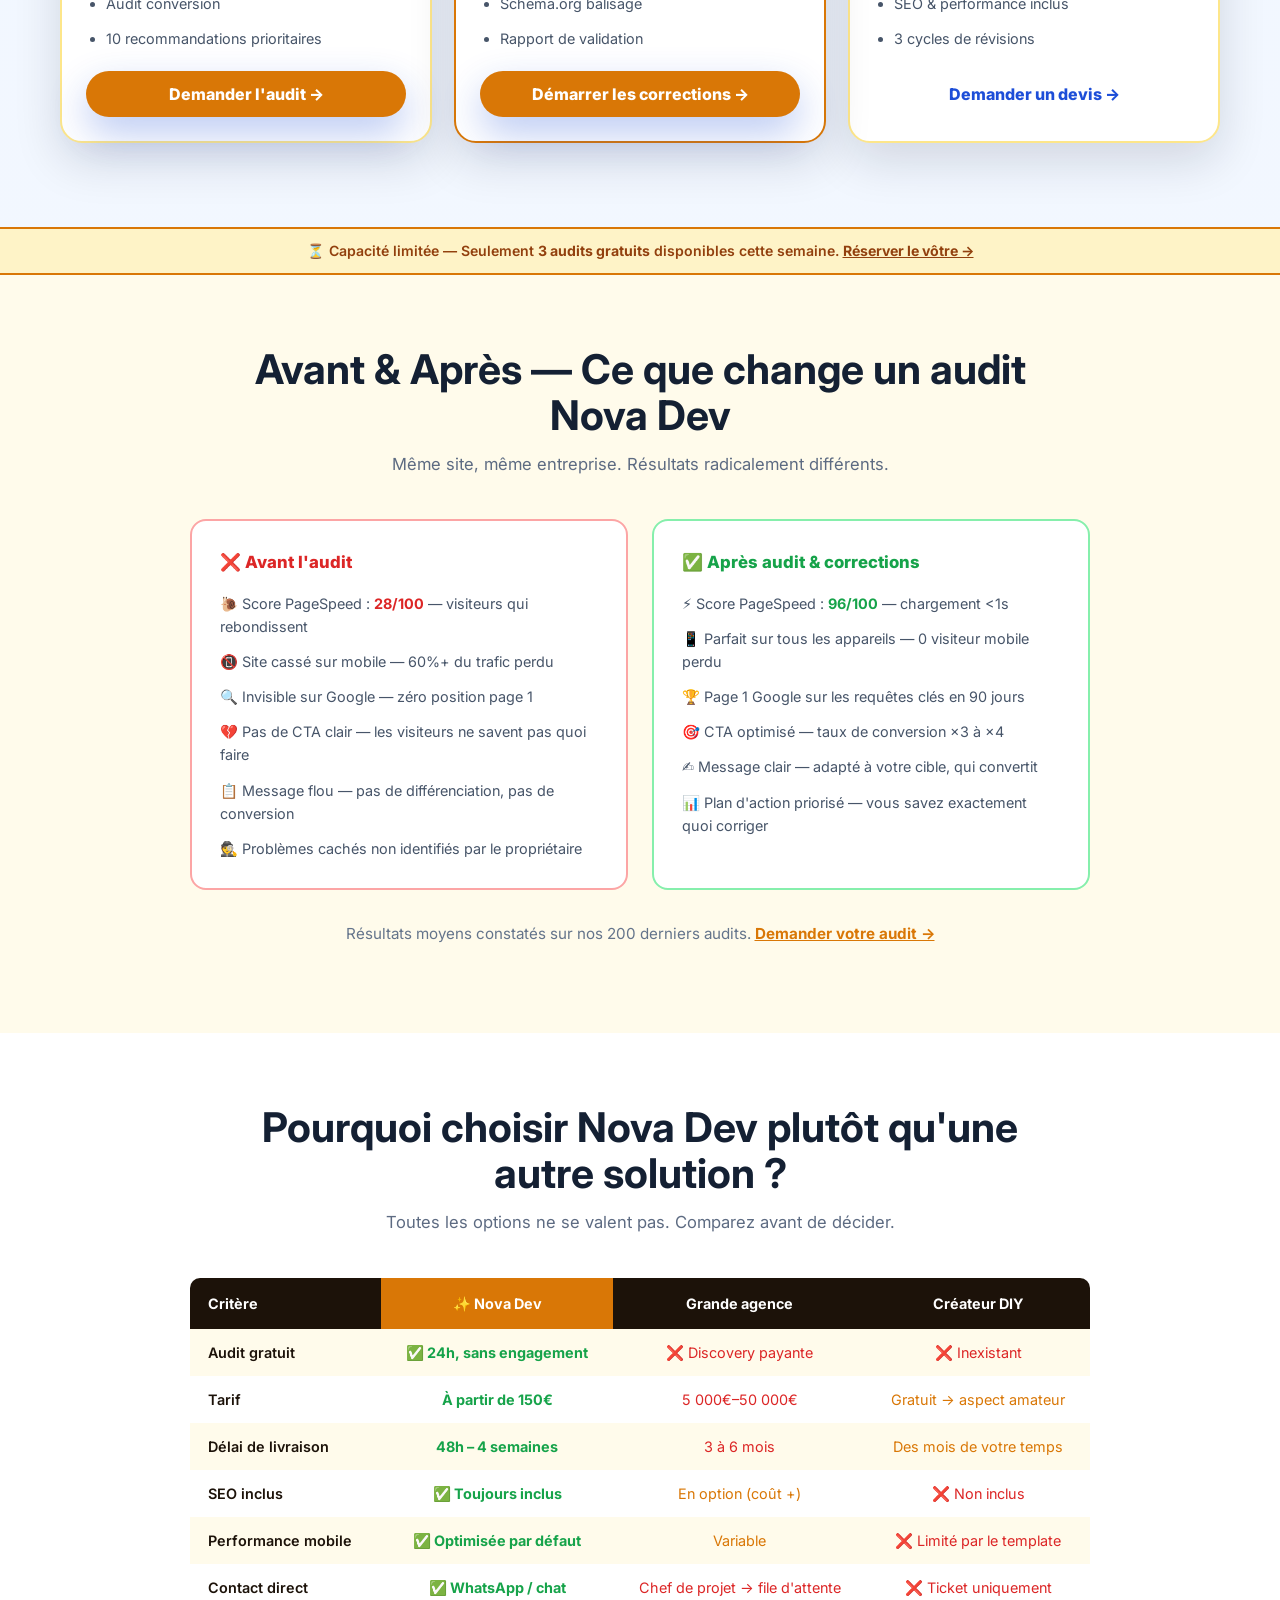
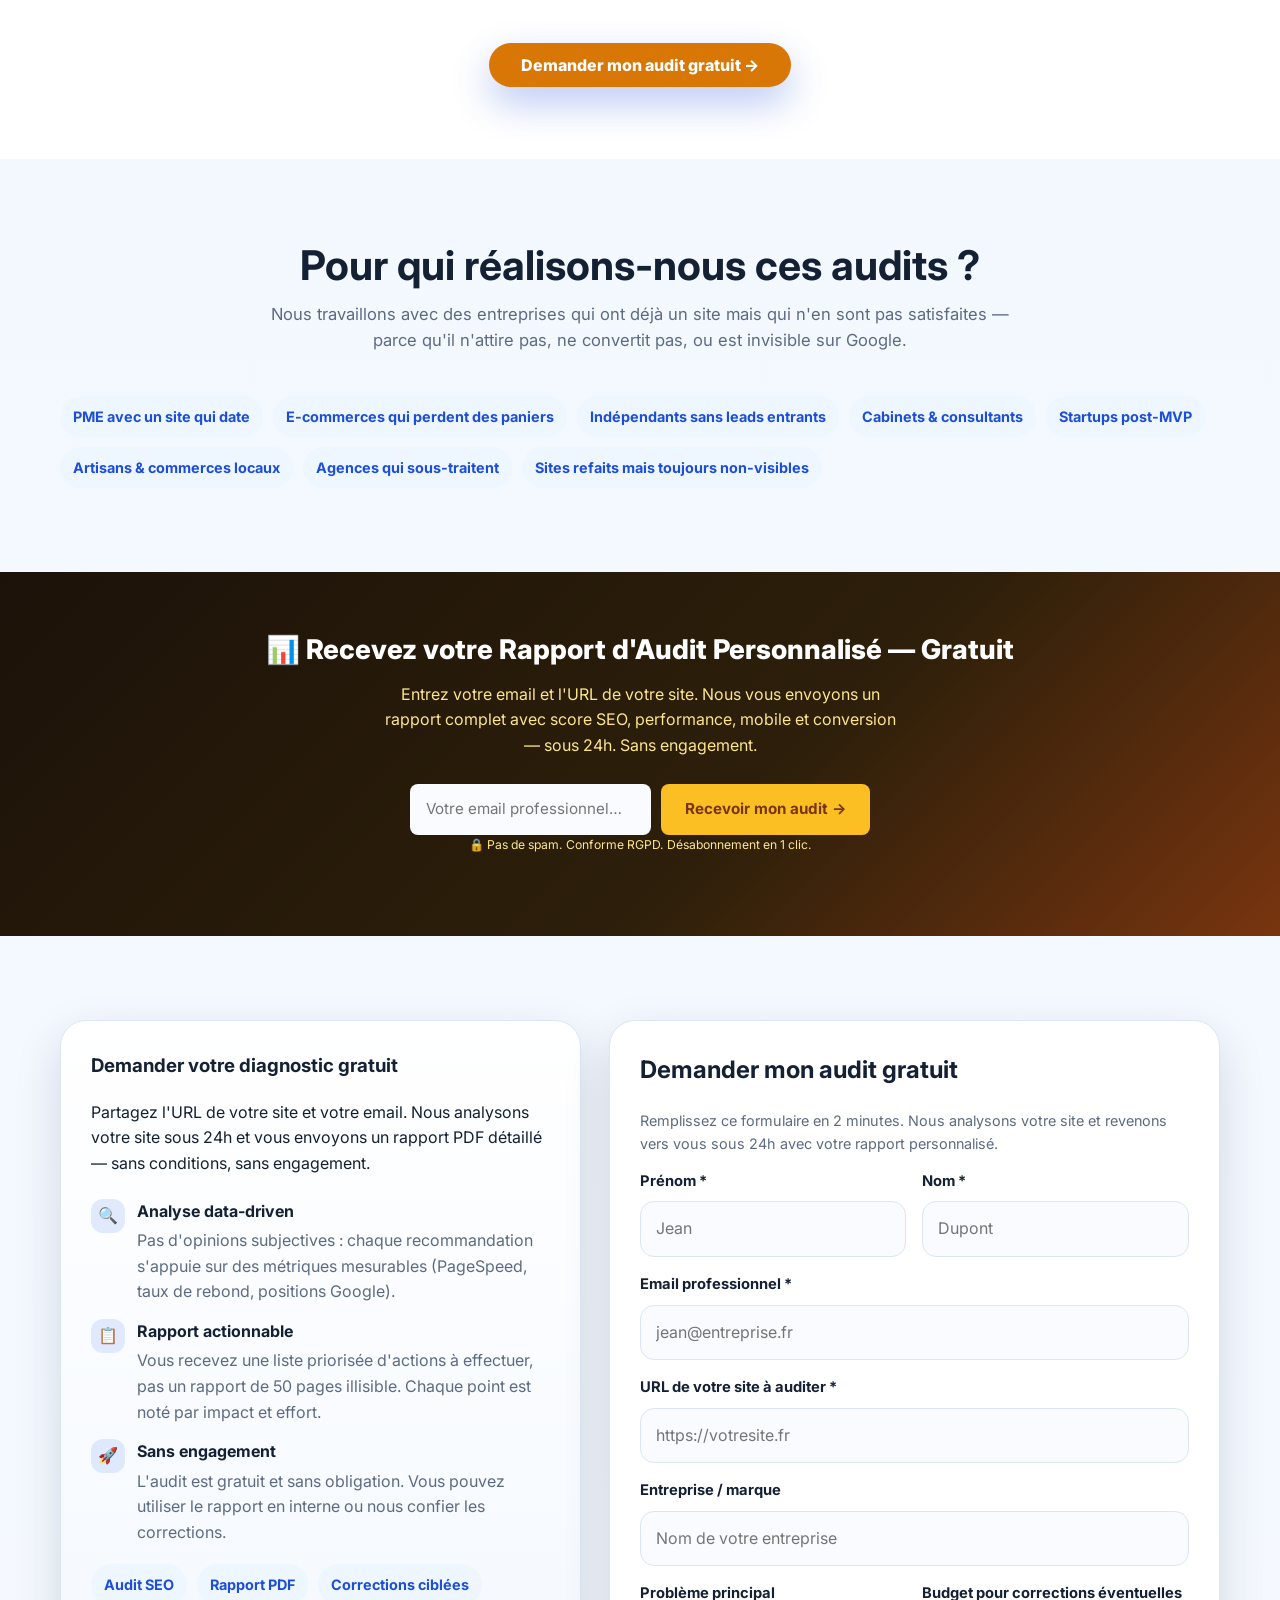
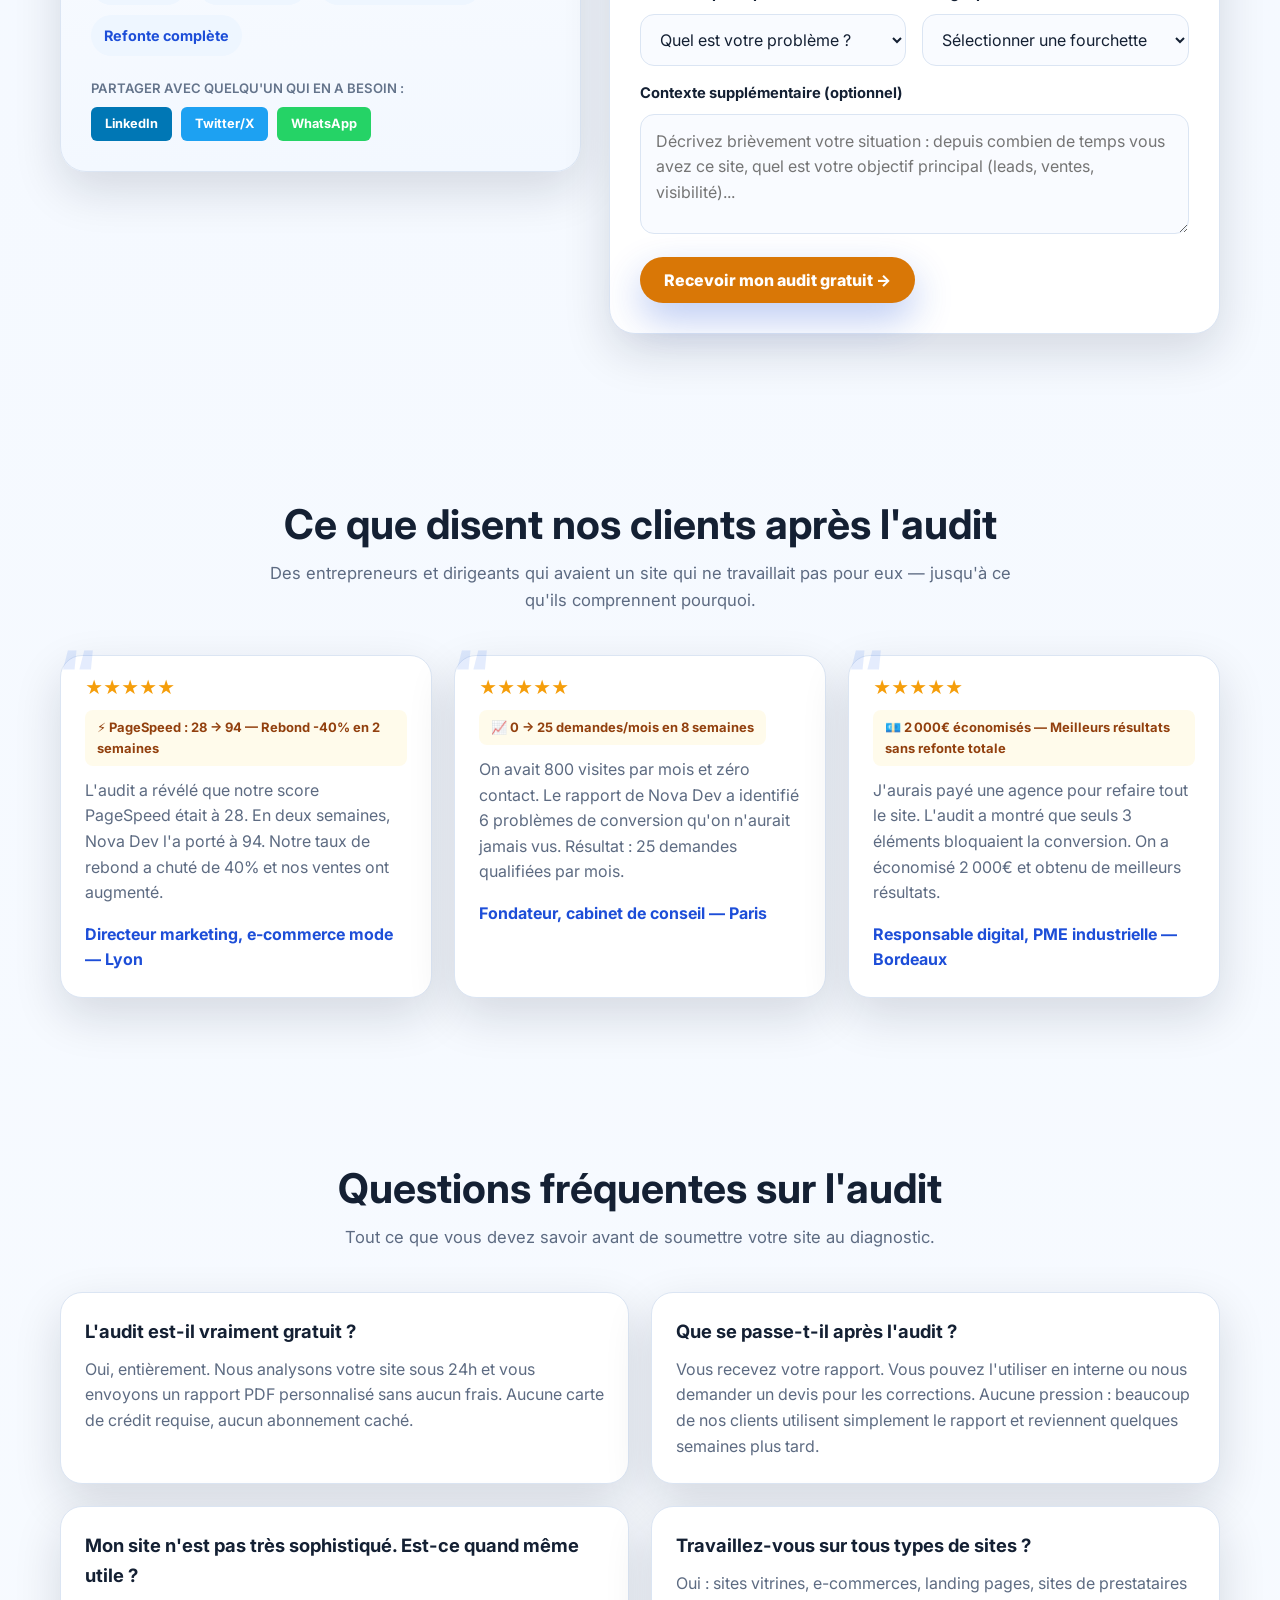
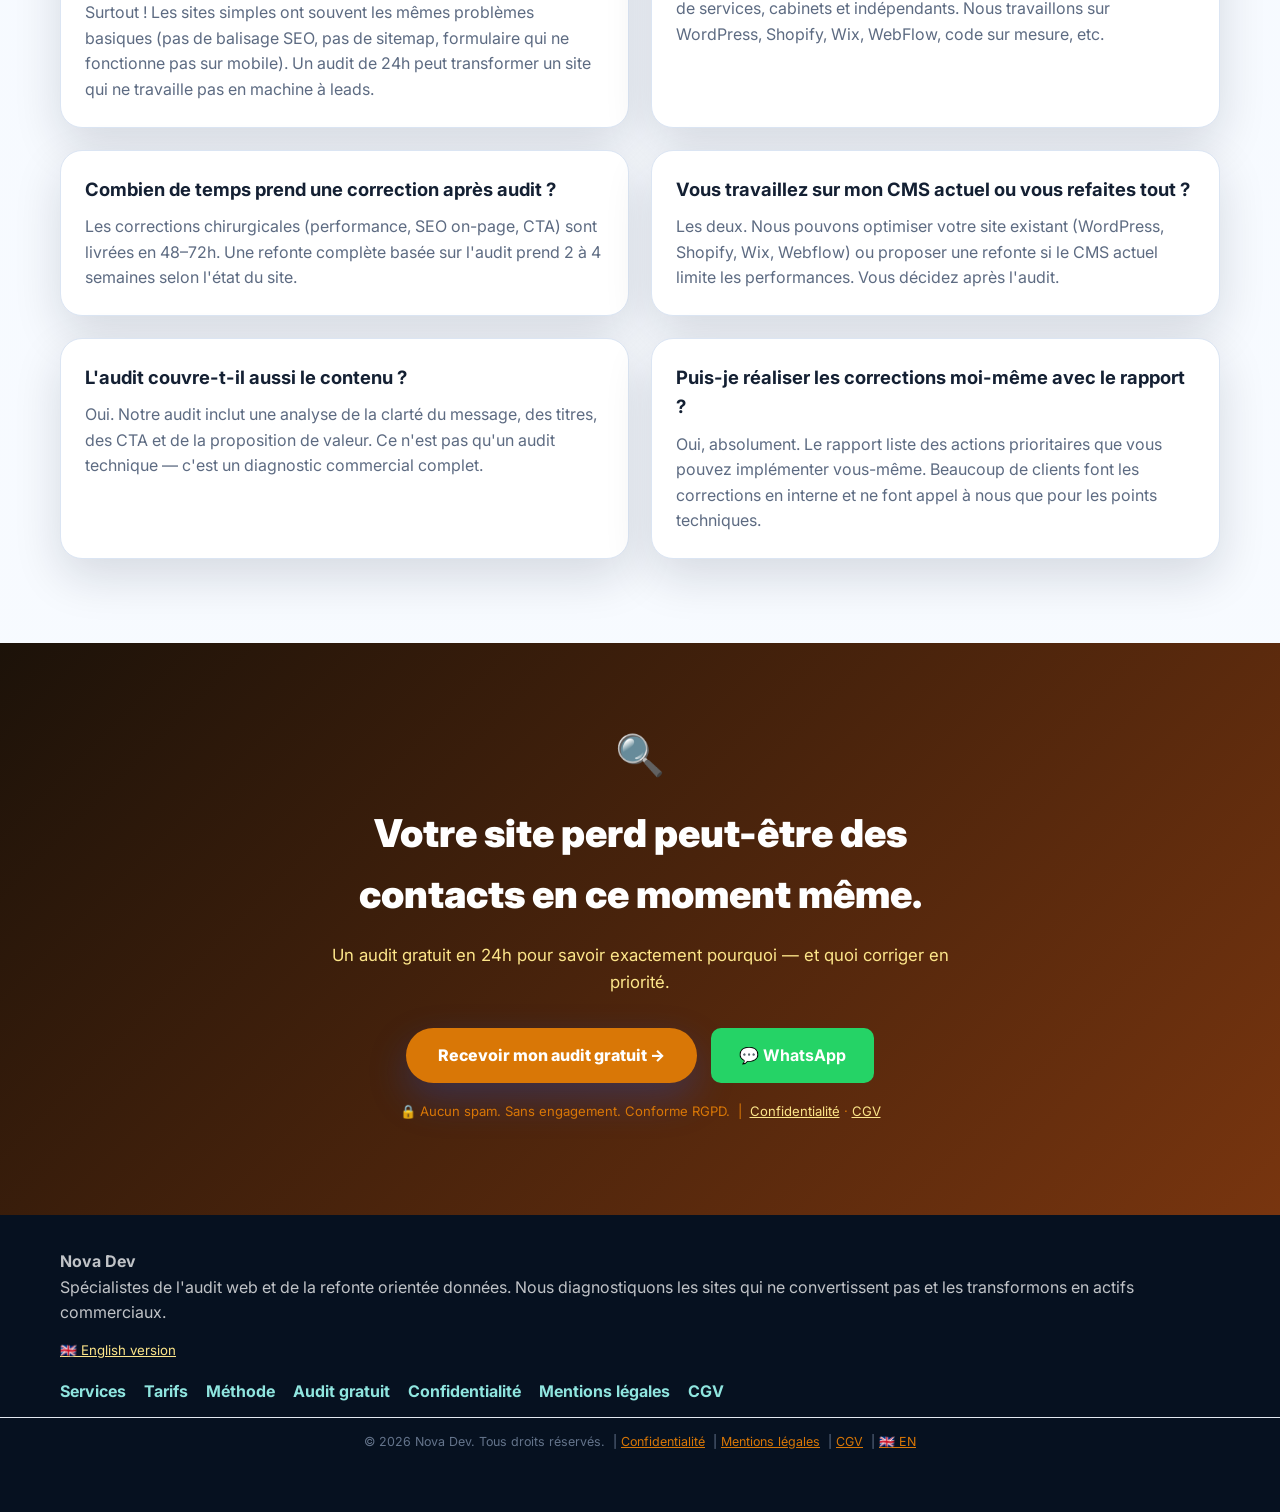
==== commit 649388fe: "fix: WhatsApp button position and mobile responsiveness - Move #wa-float from right:98px to right:24" ====
--- a/index.html
+++ b/index.html
@@ -229,7 +229,8 @@
     #exit-box .exit-yes { background:#d97706; color:#fff; }
     #exit-box .exit-no { background:#f1f5f9; color:#475569; }
     #exit-close { position:absolute; top:14px; right:16px; background:none; border:none; font-size:1.4rem; cursor:pointer; color:#94a3b8; }
-    #wa-float { position:fixed; bottom:100px; right:98px; z-index:8000; background:#25D366; color:#fff; border-radius:50%; width:52px; height:52px; display:flex; align-items:center; justify-content:center; box-shadow:0 4px 16px rgba(37,211,102,.5); text-decoration:none; animation:pulse 2s infinite; }
+    #wa-float { position:fixed; bottom:90px; right:24px; z-index:8000; background:#25D366; color:#fff; border-radius:50%; width:52px; height:52px; display:flex; align-items:center; justify-content:center; box-shadow:0 4px 16px rgba(37,211,102,.5); text-decoration:none; animation:pulse 2s infinite; }
+    @media (max-width:640px) { #wa-float { bottom:148px; right:16px; } }
     @keyframes pulse { 0%,100%{box-shadow:0 4px 16px rgba(37,211,102,.5)} 50%{box-shadow:0 4px 28px rgba(37,211,102,.8)} }
     #wa-float svg { width:26px; height:26px; }
     /* Masquer l'ancien chat statique — remplacé par chat.js */
--- a/assets/css/style.css
+++ b/assets/css/style.css
@@ -869,15 +869,16 @@
   font-family: var(--font);
 }
 .chat-quick-btn:hover { background: #dbeafe; transform: translateY(-1px); }
-@media (max-width: 480px) {
+@media (max-width: 640px) {
   #ai-chat-window {
     right: 12px;
-    bottom: 88px;
+    bottom: 140px;
     width: calc(100vw - 24px);
+    max-height: calc(100vh - 180px);
   }
   #ai-chat-bubble {
     right: 16px;
-    bottom: 20px;
+    bottom: 76px;
   }
 }
 
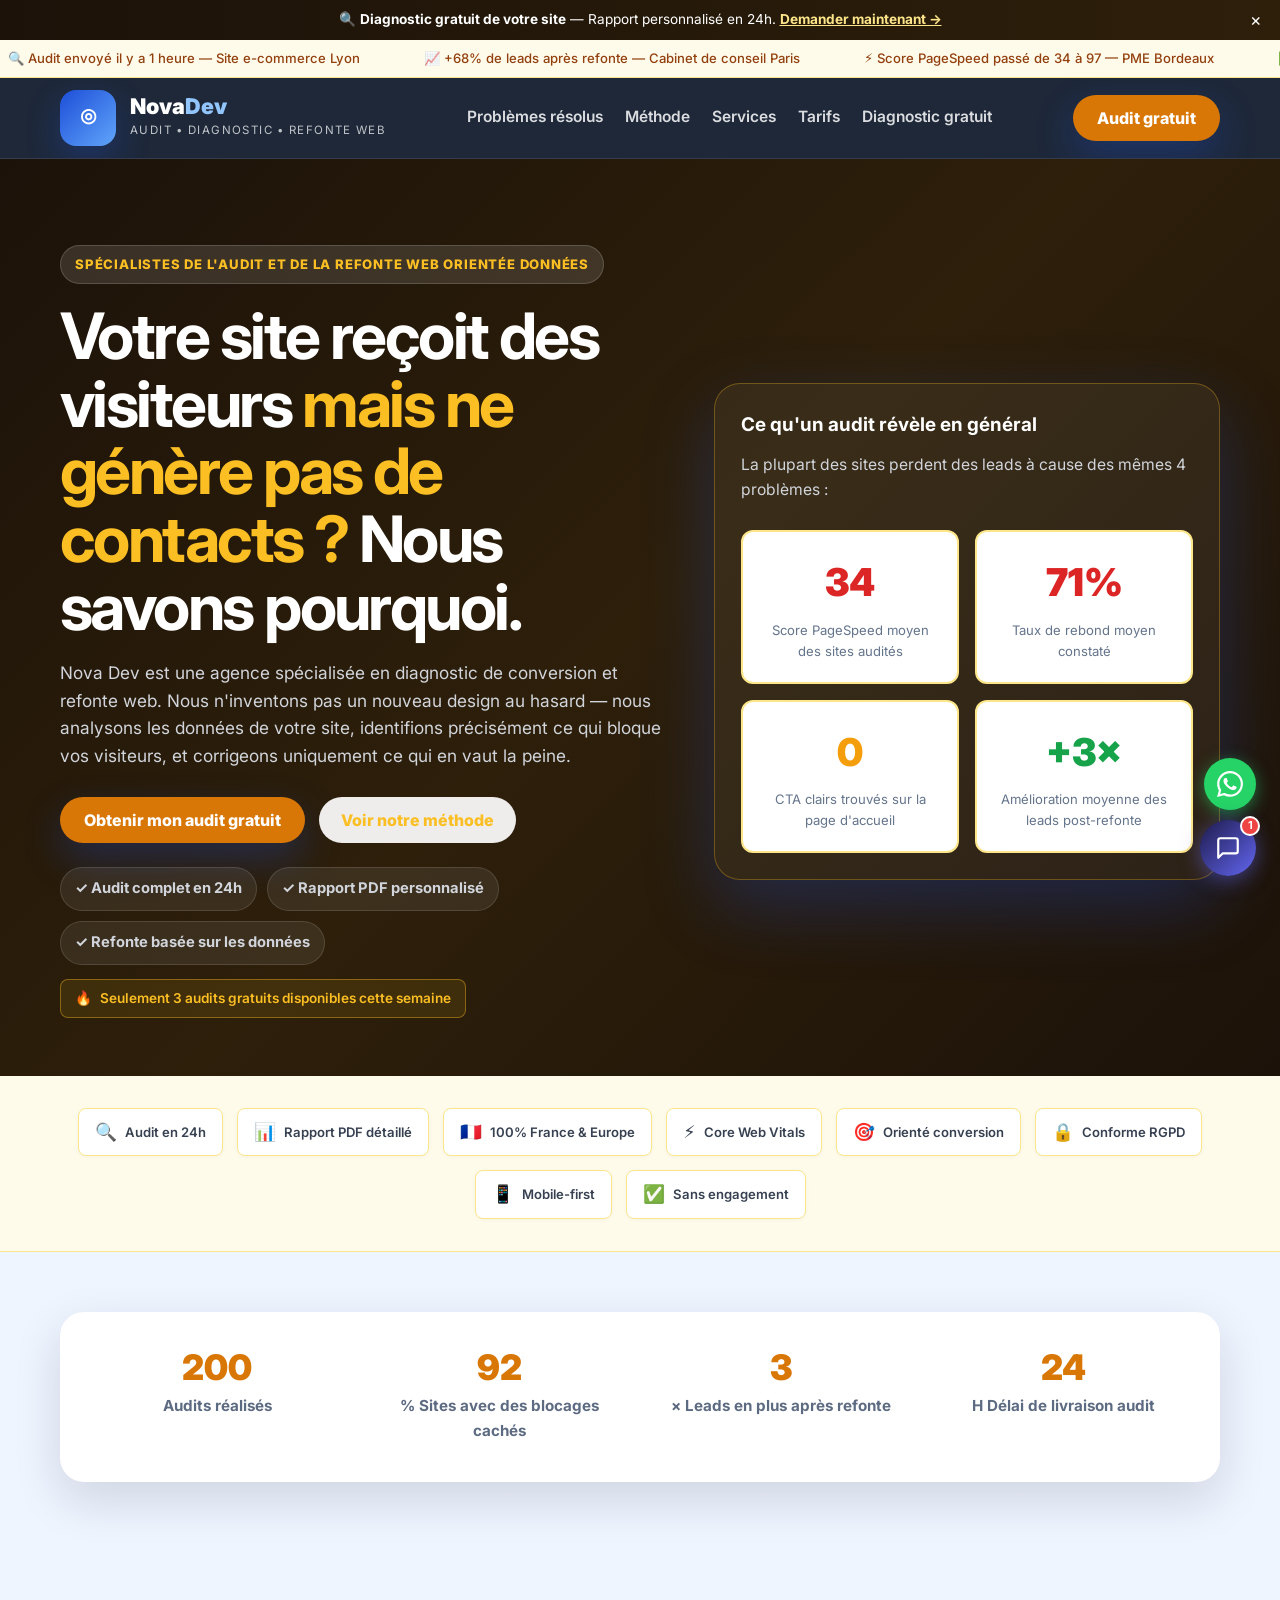
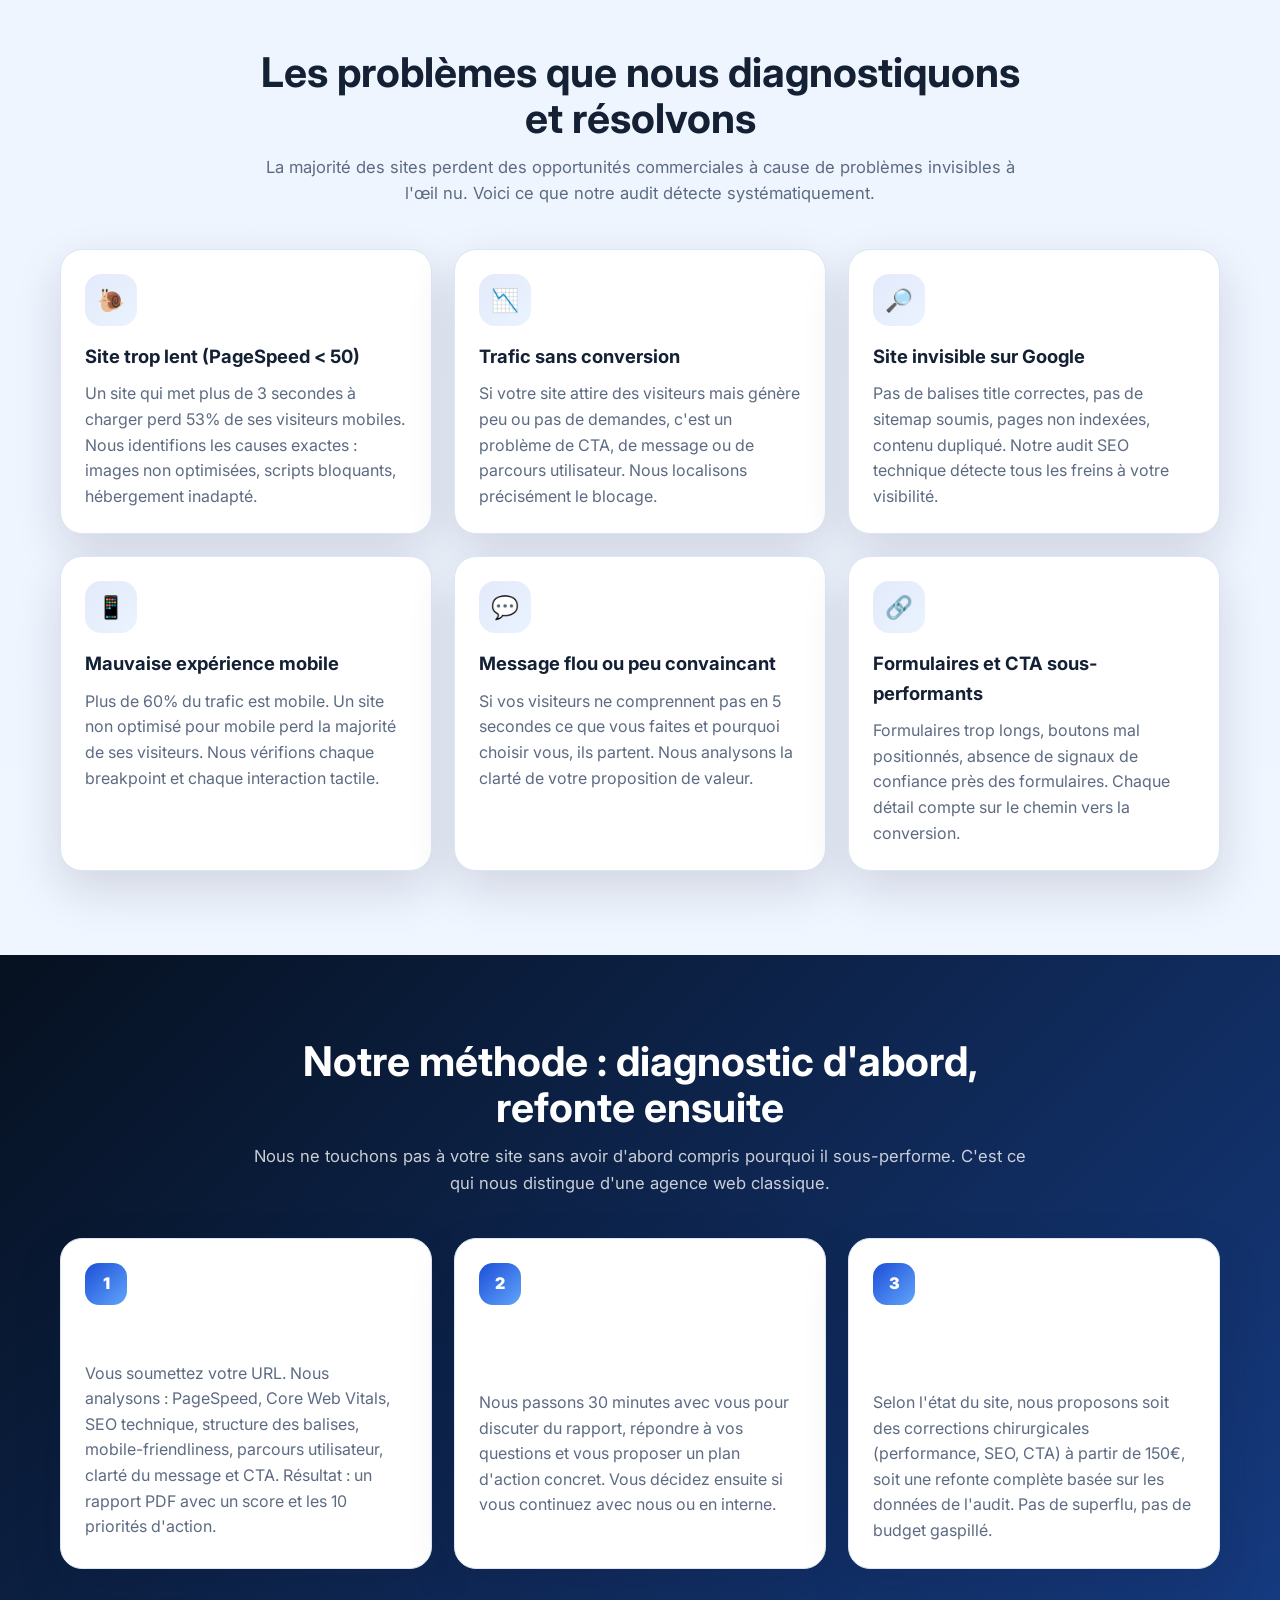
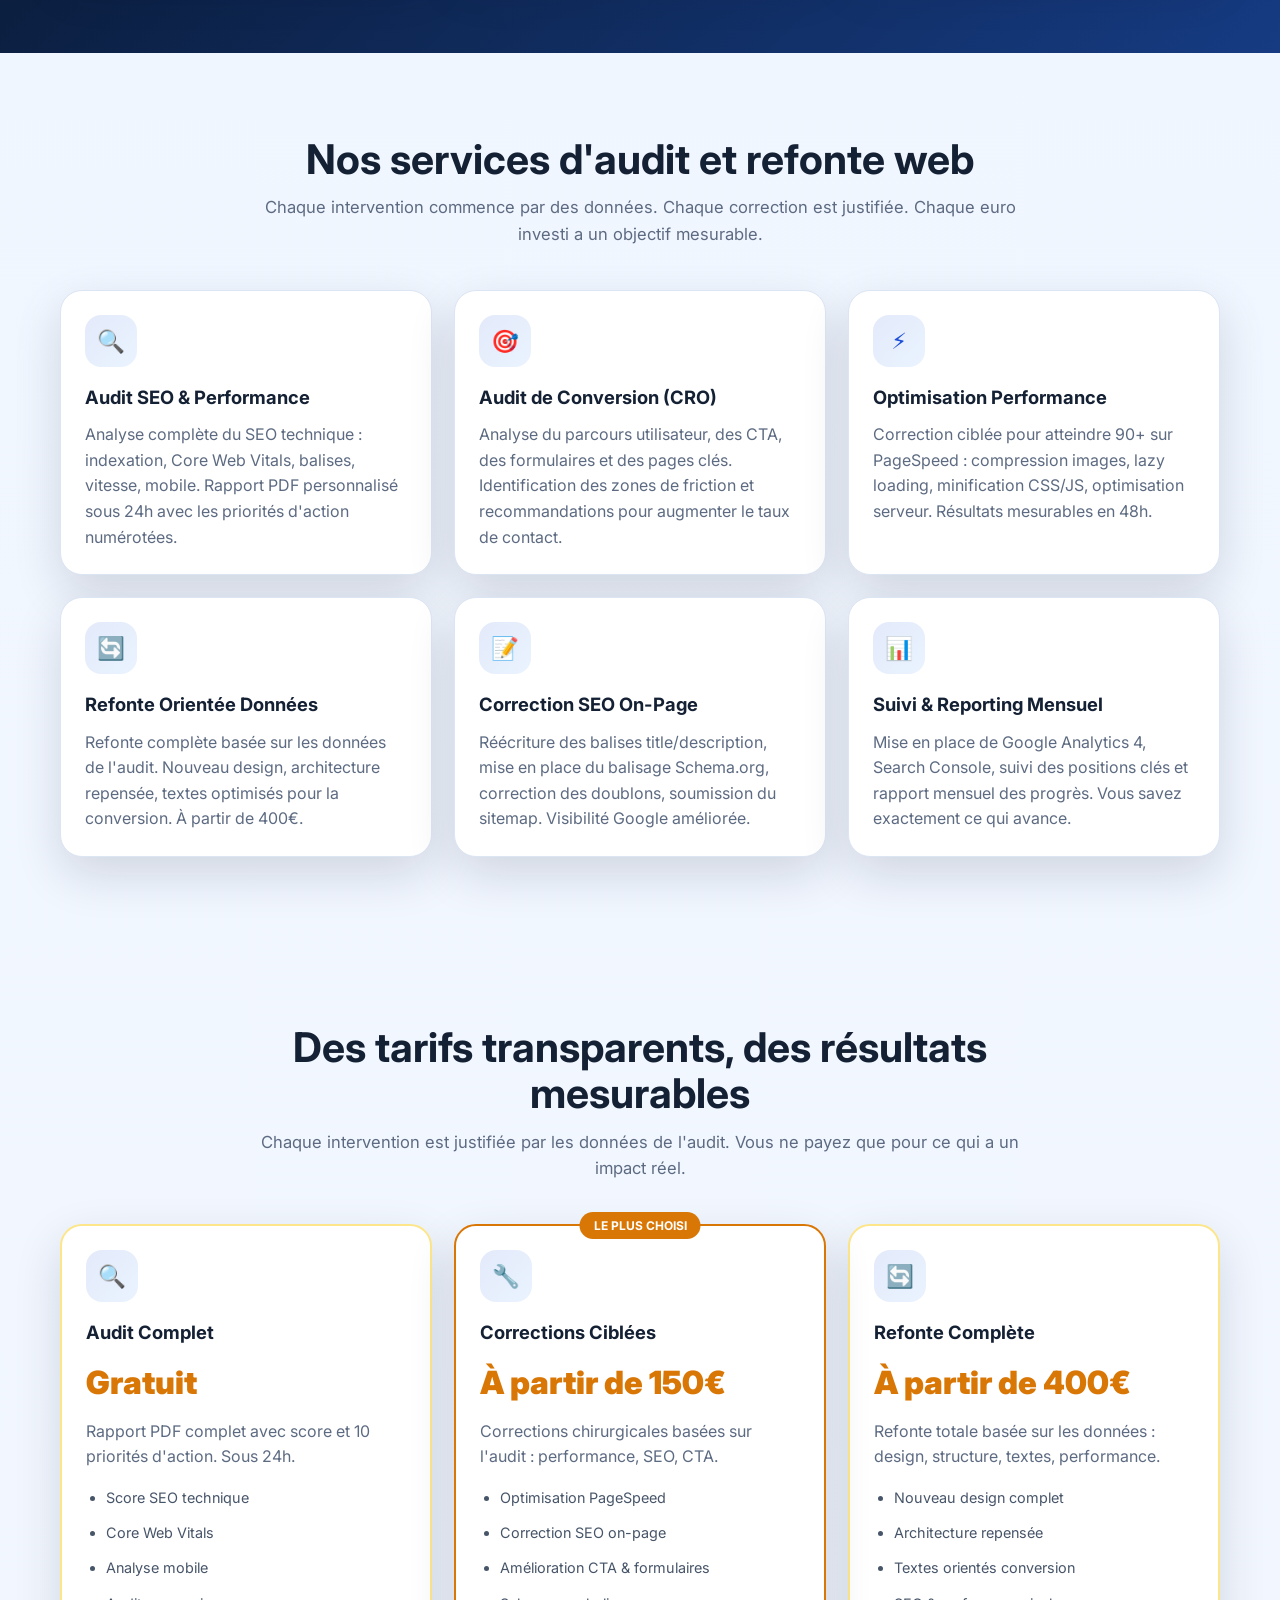
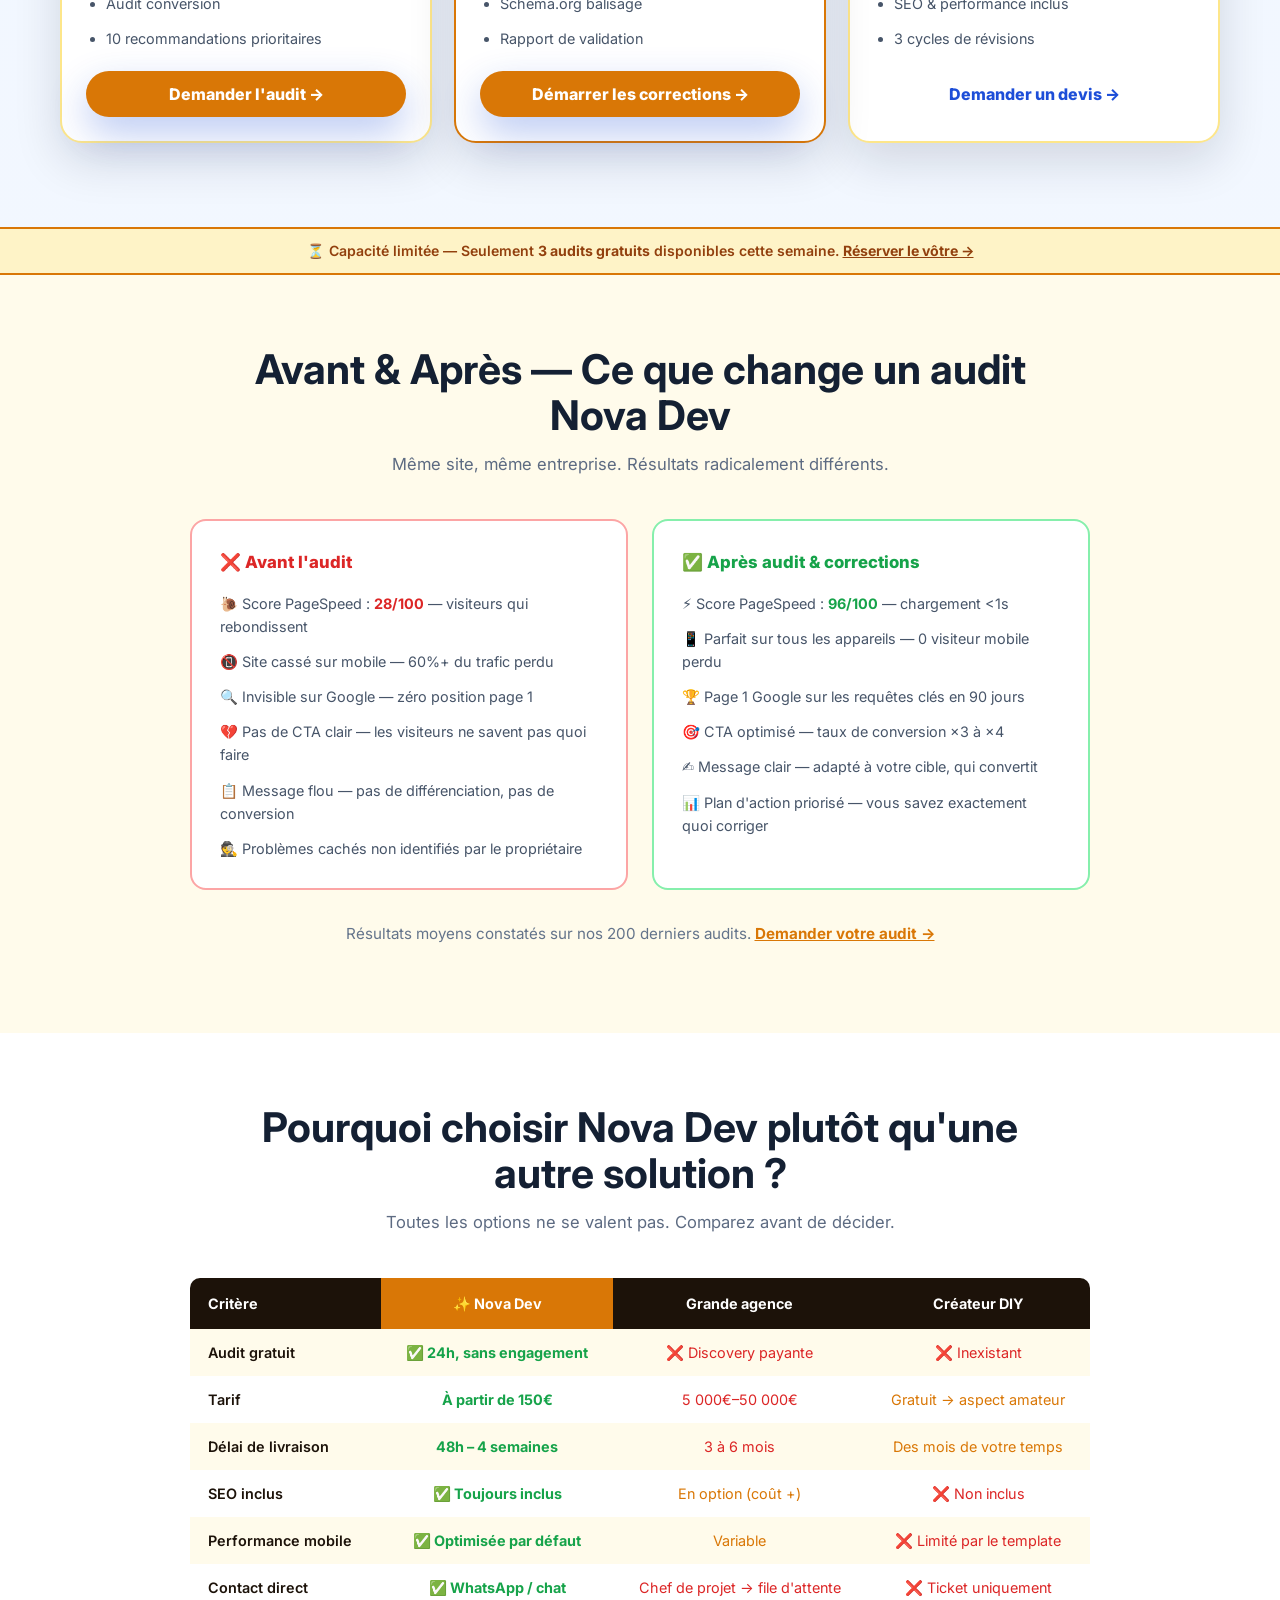
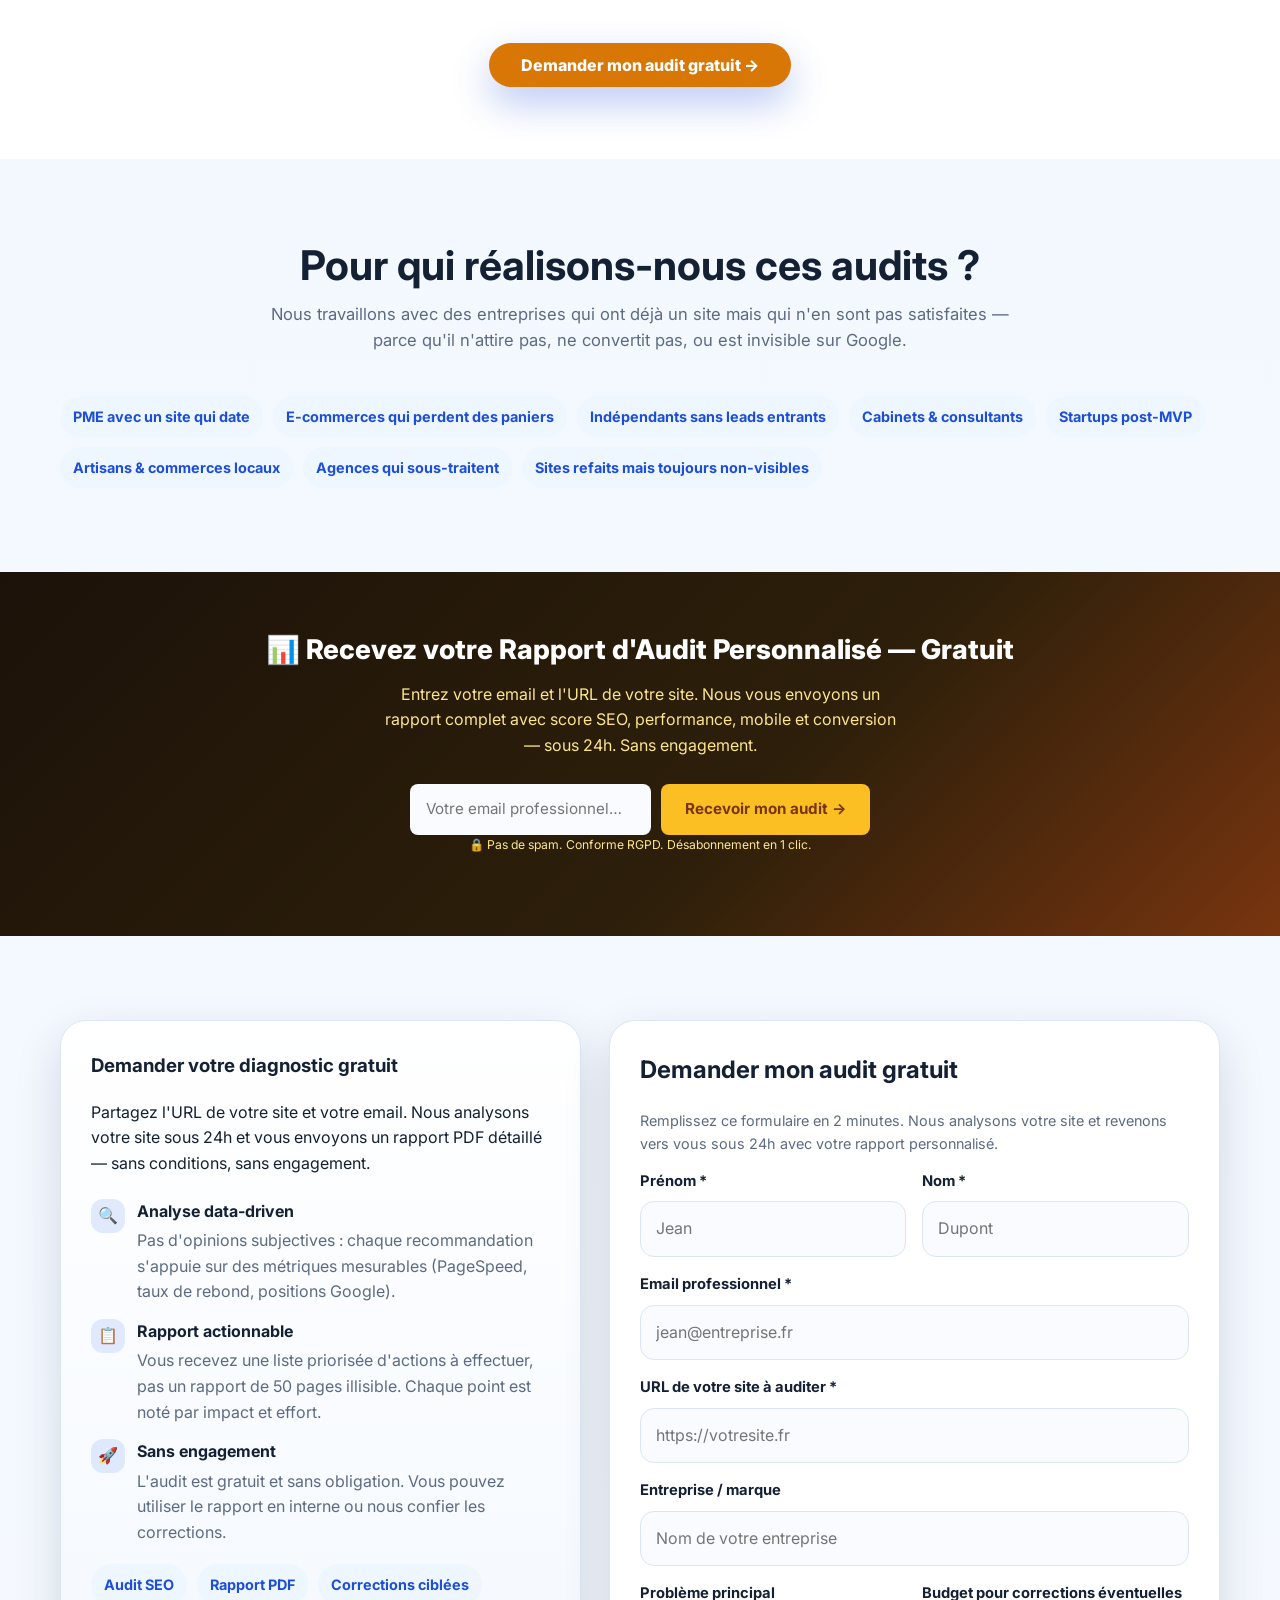
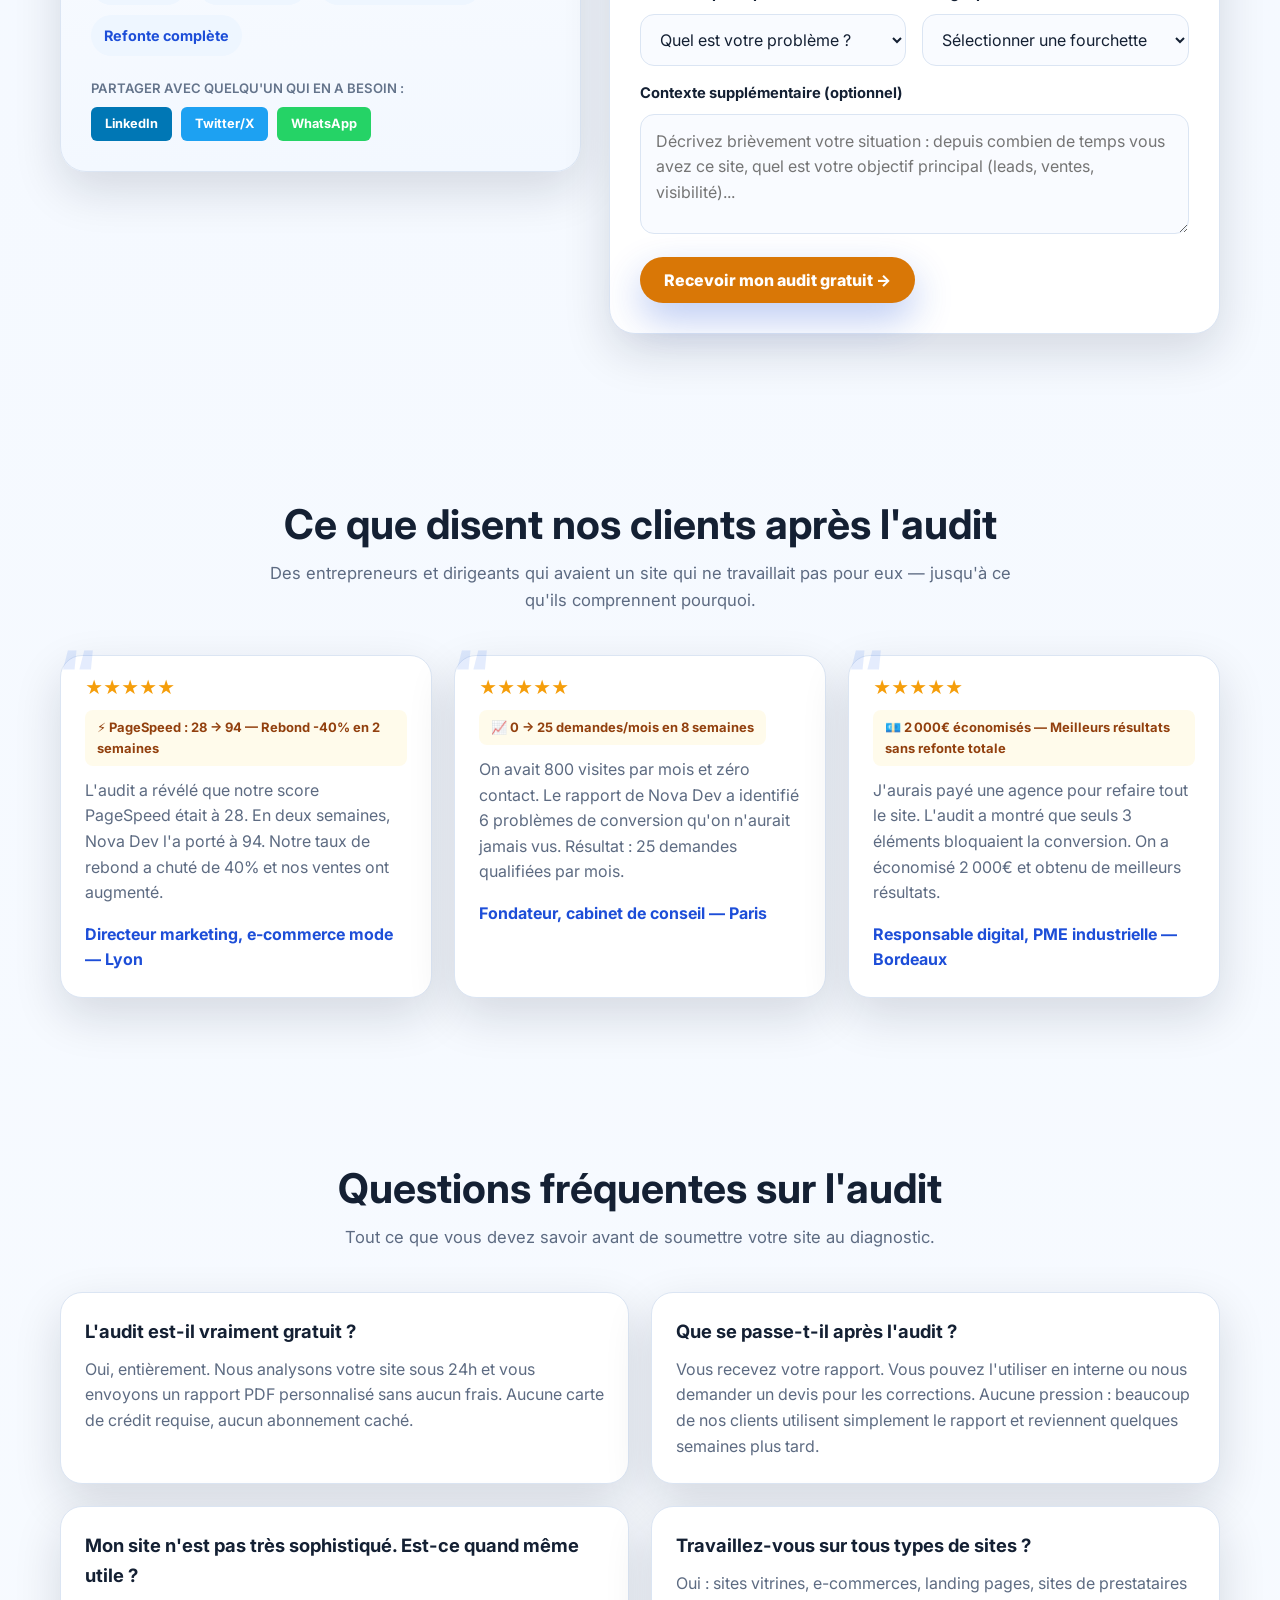
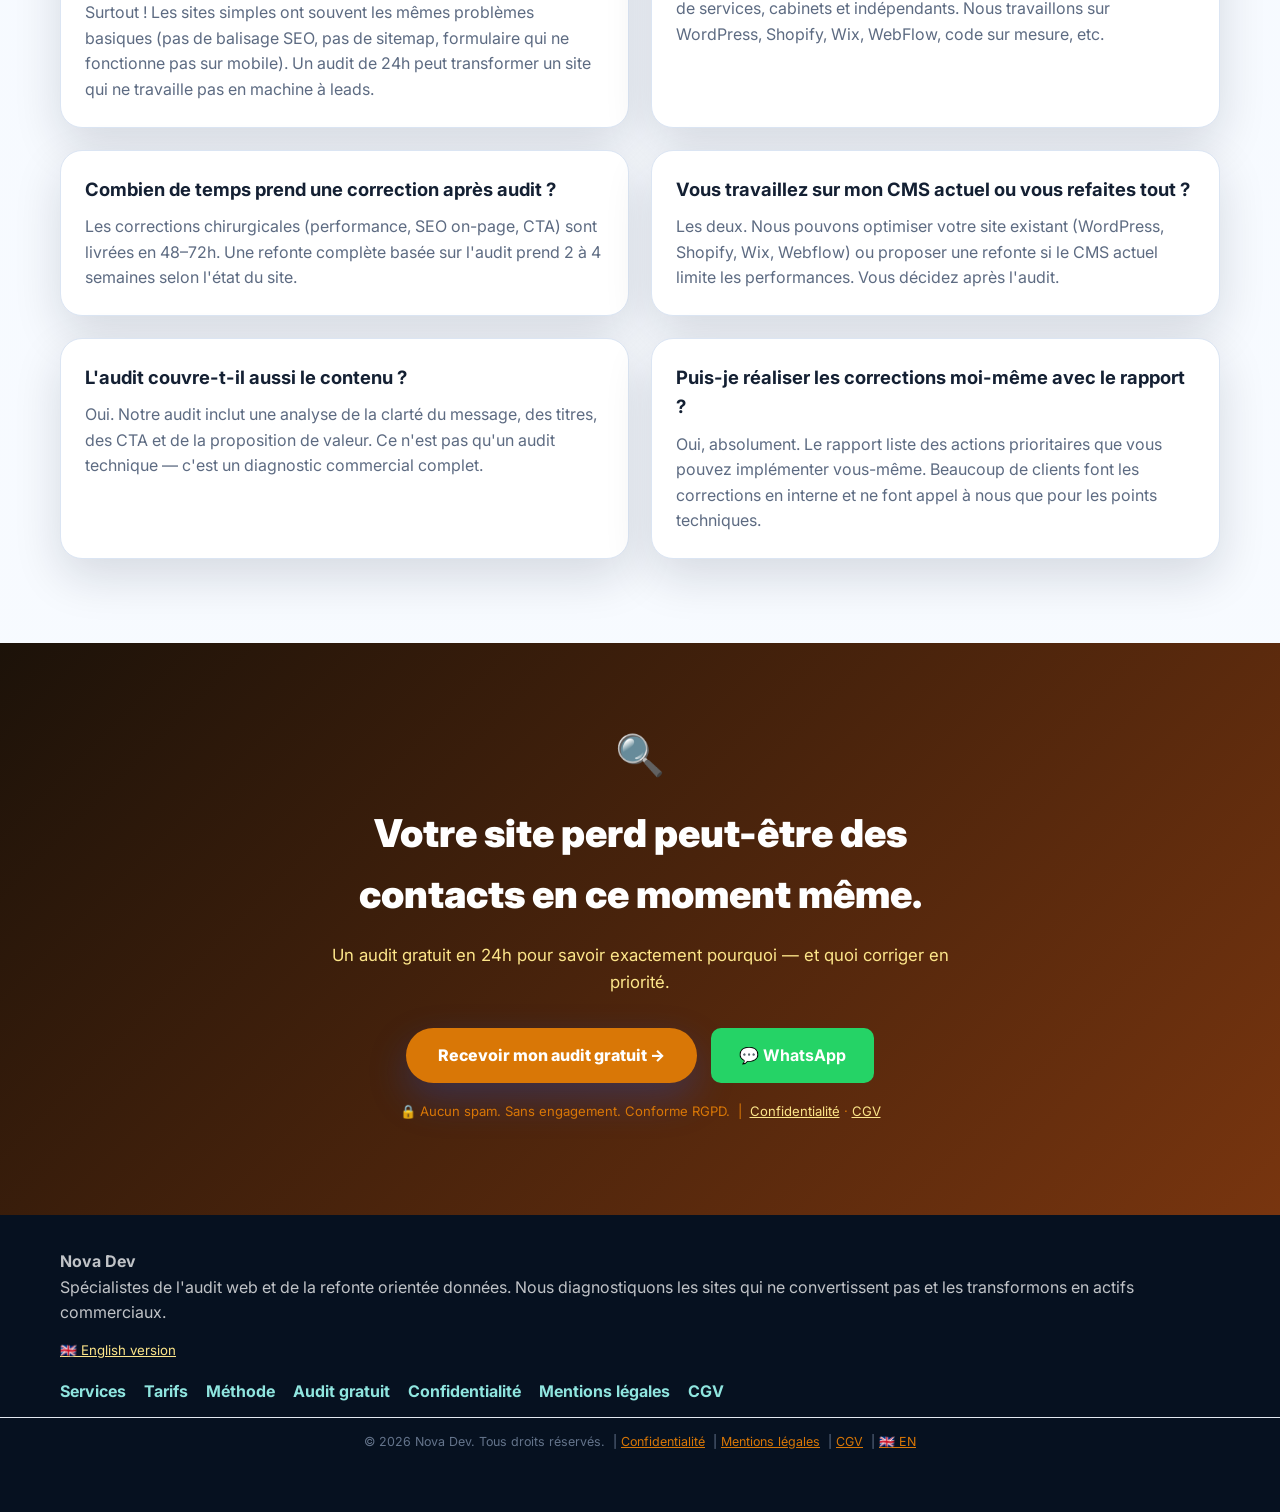
==== commit feaada41: "fix: responsive overflow — no more horizontal scroll on mobile Root causes fixed: - html/body: added" ====
--- a/index.html
+++ b/index.html
@@ -211,11 +211,11 @@
       --nd-light: #fffbeb;
     }
     #scroll-bar { position:fixed; top:0; left:0; width:0; height:3px; background:linear-gradient(90deg,#d97706,#f59e0b); z-index:9999; transition:width .1s; }
-    #sticky-banner { display:flex; align-items:center; justify-content:center; gap:12px; background:linear-gradient(90deg,#1c1209,#2d1f0a); color:#fff; font-size:.85rem; padding:9px 16px; position:relative; z-index:900; flex-wrap:wrap; }
+    #sticky-banner { display:flex; align-items:center; justify-content:center; gap:12px; background:linear-gradient(90deg,#1c1209,#2d1f0a); color:#fff; font-size:.85rem; padding:9px 16px; position:relative; z-index:900; flex-wrap:wrap; max-width:100%; overflow:hidden; box-sizing:border-box; }
     #sticky-banner a { color:#fde68a; font-weight:700; text-decoration:underline; white-space:nowrap; }
     #sticky-banner .close-banner { position:absolute; right:12px; background:none; border:none; color:#fff; cursor:pointer; font-size:1.1rem; line-height:1; }
-    #social-proof { background:#fffbeb; border-bottom:1px solid #fde68a; padding:8px 0; overflow:hidden; font-size:.82rem; color:#92400e; font-weight:500; }
-    .ticker-inner { display:flex; gap:48px; white-space:nowrap; animation:ticker 28s linear infinite; }
+    #social-proof { background:#fffbeb; border-bottom:1px solid #fde68a; padding:8px 0; overflow:hidden; font-size:.82rem; color:#92400e; font-weight:500; max-width:100%; width:100%; }
+    .ticker-inner { display:flex; gap:48px; white-space:nowrap; animation:ticker 28s linear infinite; will-change:transform; }
     .ticker-inner span { padding:0 8px; }
     @keyframes ticker { 0%{transform:translateX(0)} 100%{transform:translateX(-50%)} }
     #exit-overlay { display:none; position:fixed; inset:0; background:rgba(0,0,0,.65); z-index:10000; align-items:center; justify-content:center; }
@@ -273,6 +273,22 @@
     .problem-list li:last-child { border-bottom:none; }
     .problem-list .icon-bad { color:#dc2626; font-size:1.2rem; flex-shrink:0; }
     .problem-list .icon-fix { color:#16a34a; font-size:1.2rem; flex-shrink:0; }
+
+    /* ── GLOBAL OVERFLOW FIX ── */
+    html, body { overflow-x:hidden !important; max-width:100% !important; }
+    *, *::before, *::after { max-width:100%; }
+    section, header, footer, div { box-sizing:border-box; }
+    img, video, svg, table { max-width:100%; }
+    @media (max-width:640px) {
+      /* Force all inline grids to single column on mobile */
+      [style*="grid-template-columns:1fr 1fr"],
+      [style*="grid-template-columns: 1fr 1fr"] {
+        grid-template-columns: 1fr !important;
+      }
+      /* Prevent any element from breaking out */
+      .container { overflow:hidden; }
+      pre, code { overflow-x:auto; white-space:pre-wrap; word-break:break-word; }
+    }
   </style>
 </head>
 <body>
@@ -332,7 +348,7 @@
     <div class="container hero-grid">
       <div>
         <div class="eyebrow" style="color:#fbbf24;">Spécialistes de l'audit et de la refonte web orientée données</div>
-        <h1 style="color:#fff;">Votre site reçoit des visiteurs<br /><span style="color:#fbbf24;">mais ne génère pas de contacts ?</span><br />Nous savons pourquoi.</h1>
+        <h1 style="color:#fff;">Votre site reçoit des visiteurs <span style="color:#fbbf24;">mais ne génère pas de contacts ?</span> Nous savons pourquoi.</h1>
         <p style="color:#d1d5db;">Nova Dev est une agence spécialisée en diagnostic de conversion et refonte web. Nous n'inventons pas un nouveau design au hasard — nous analysons les données de votre site, identifions précisément ce qui bloque vos visiteurs, et corrigeons uniquement ce qui en vaut la peine.</p>
         <div class="hero-actions">
           <a class="btn btn-primary" href="#contact" style="background:#d97706;border-color:#d97706;">Obtenir mon audit gratuit</a>
@@ -570,7 +586,7 @@
         <h2>Avant &amp; Après — Ce que change un audit Nova Dev</h2>
         <p>Même site, même entreprise. Résultats radicalement différents.</p>
       </div>
-      <div style="display:grid;grid-template-columns:1fr 1fr;gap:24px;max-width:900px;margin:0 auto;">
+      <div style="display:grid;grid-template-columns:repeat(auto-fit,minmax(280px,1fr));gap:24px;max-width:900px;margin:0 auto;">
         <div style="background:#fff;border:2px solid #fca5a5;border-radius:16px;padding:28px;">
           <div style="color:#dc2626;font-weight:800;font-size:1.05rem;margin-bottom:16px;">❌ Avant l'audit</div>
           <ul style="list-style:none;padding:0;margin:0;display:flex;flex-direction:column;gap:12px;font-size:.9rem;color:#475569;">
--- a/assets/css/style.css
+++ b/assets/css/style.css
@@ -23,13 +23,18 @@
 }
 
 * { box-sizing: border-box; }
-html { scroll-behavior: smooth; }
+html {
+  scroll-behavior: smooth;
+  overflow-x: hidden;
+}
 body {
   margin: 0;
   font-family: var(--font);
   color: var(--text);
   background: linear-gradient(180deg, #edf4ff 0%, #f8fbff 100%);
   line-height: 1.6;
+  overflow-x: hidden;
+  max-width: 100%;
 }
 a { color: inherit; }
 img { max-width: 100%; display: block; }
@@ -47,6 +52,8 @@
   backdrop-filter: blur(14px);
   background: rgba(7, 18, 36, 0.9);
   border-bottom: 1px solid rgba(255,255,255,0.10);
+  max-width: 100%;
+  overflow: hidden;
 }
 .site-nav {
   min-height: 80px;
@@ -162,7 +169,7 @@
 }
 .hero-grid {
   display: grid;
-  grid-template-columns: minmax(0, 1.1fr) minmax(320px, 0.9fr);
+  grid-template-columns: minmax(0, 1.1fr) minmax(0, 0.9fr);
   gap: 36px;
   align-items: center;
 }
@@ -275,7 +282,7 @@
 }
 .stat span { color: var(--muted); font-weight: 700; font-size: .95rem; }
 
-section { padding: 84px 0; }
+section { padding: 84px 0; overflow-x: hidden; }
 .section-head {
   text-align: center;
   max-width: 780px;
